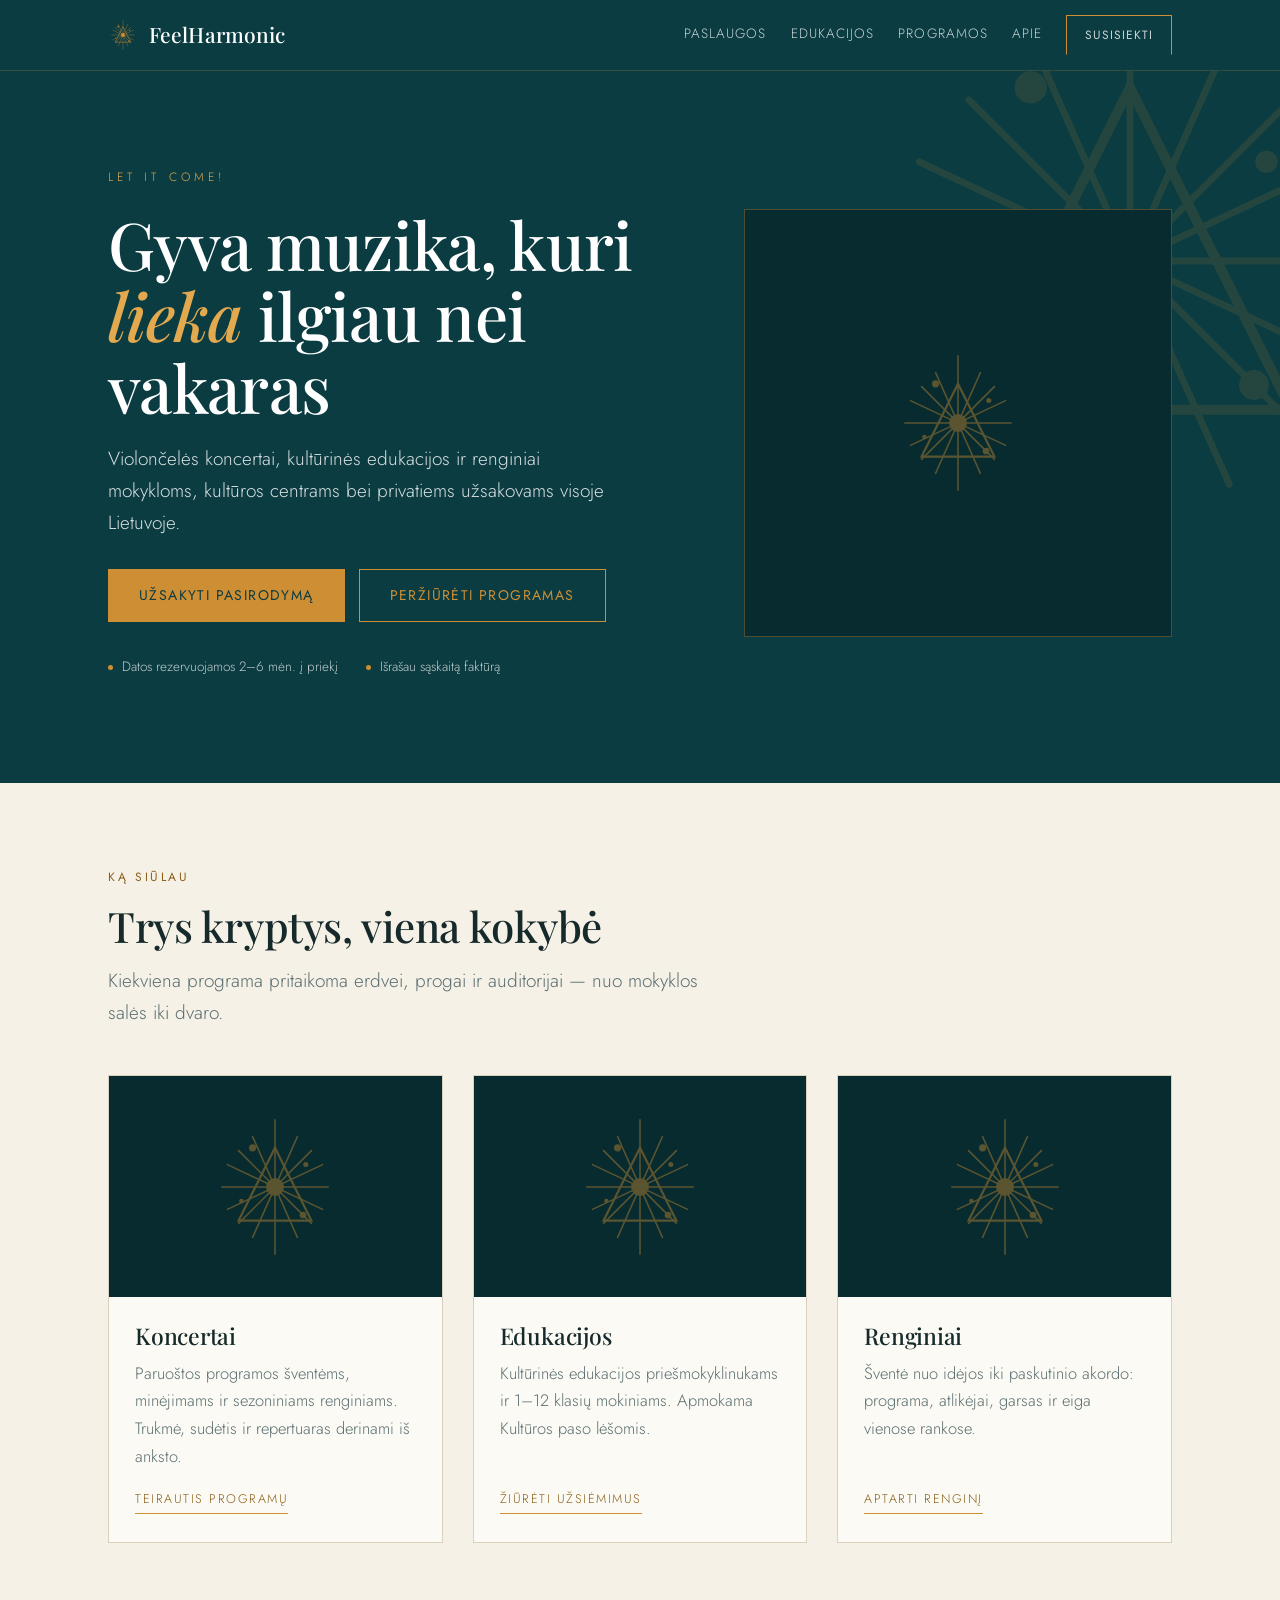
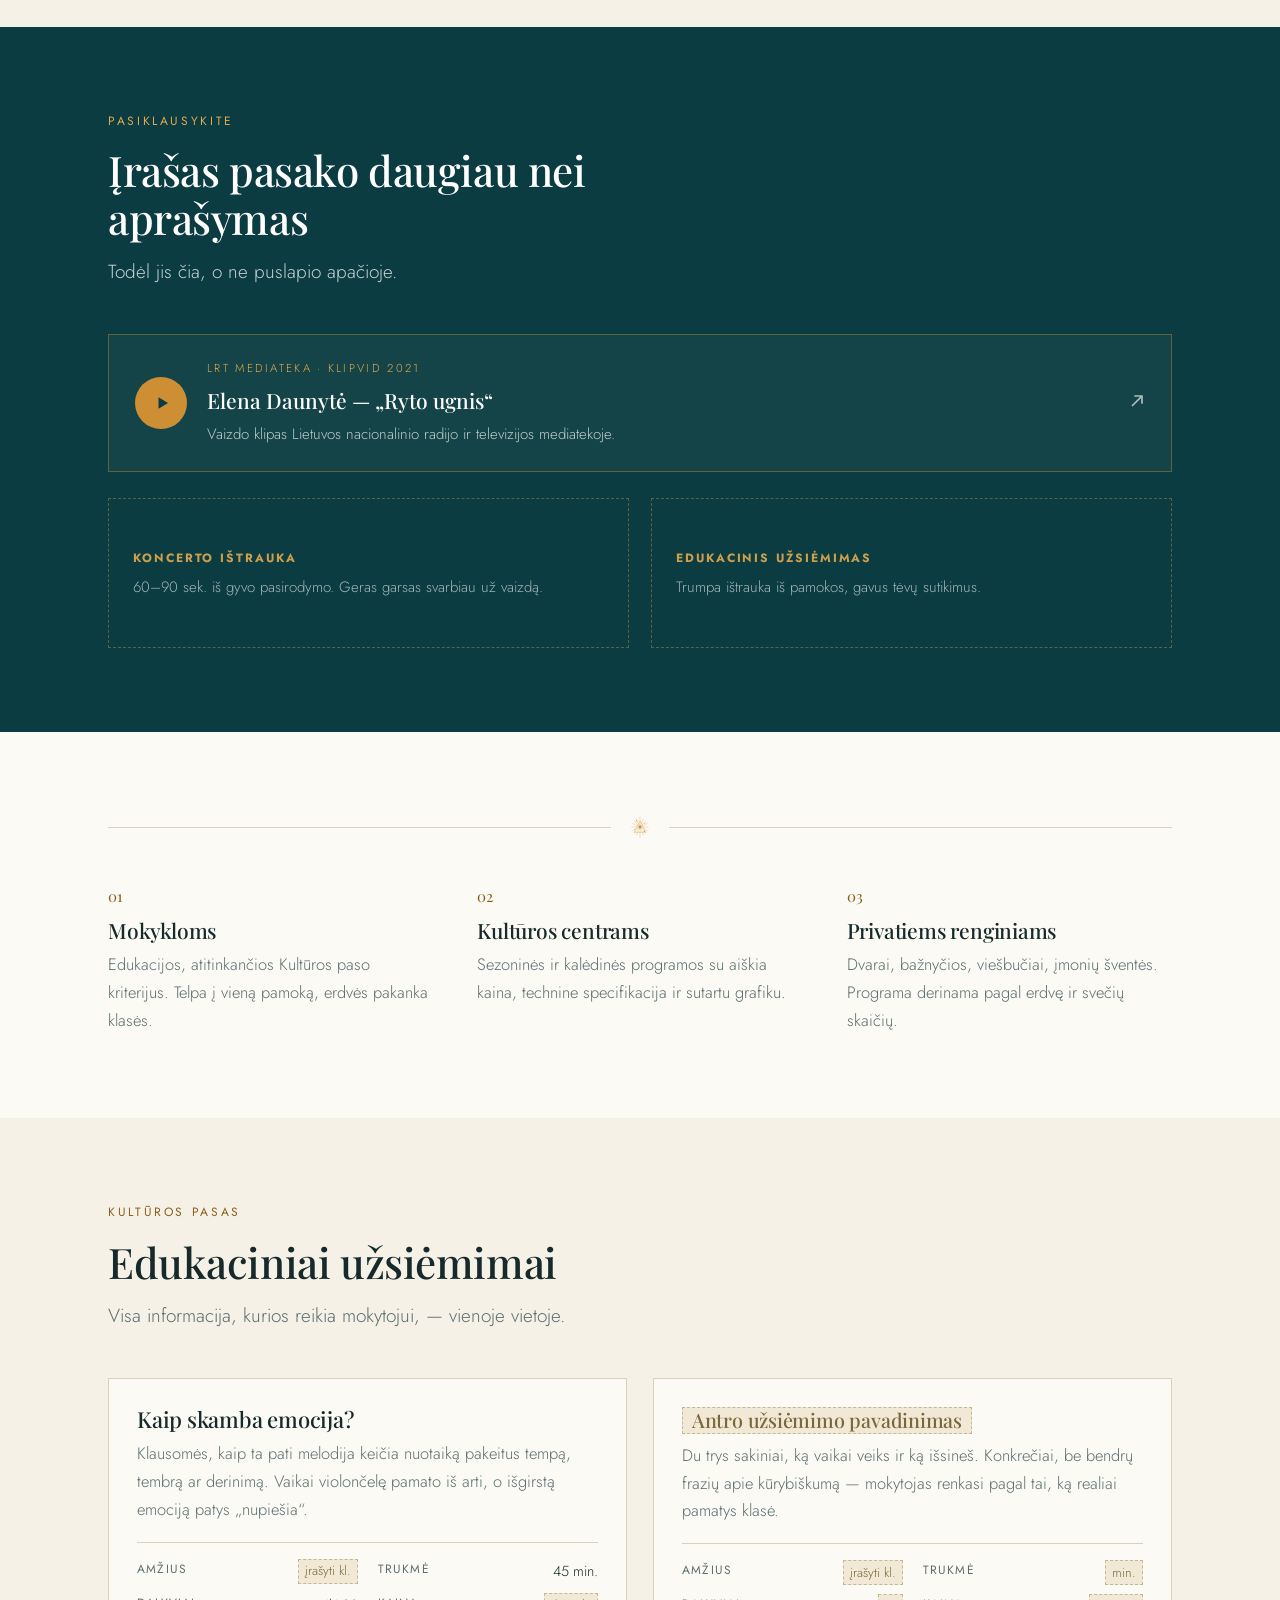
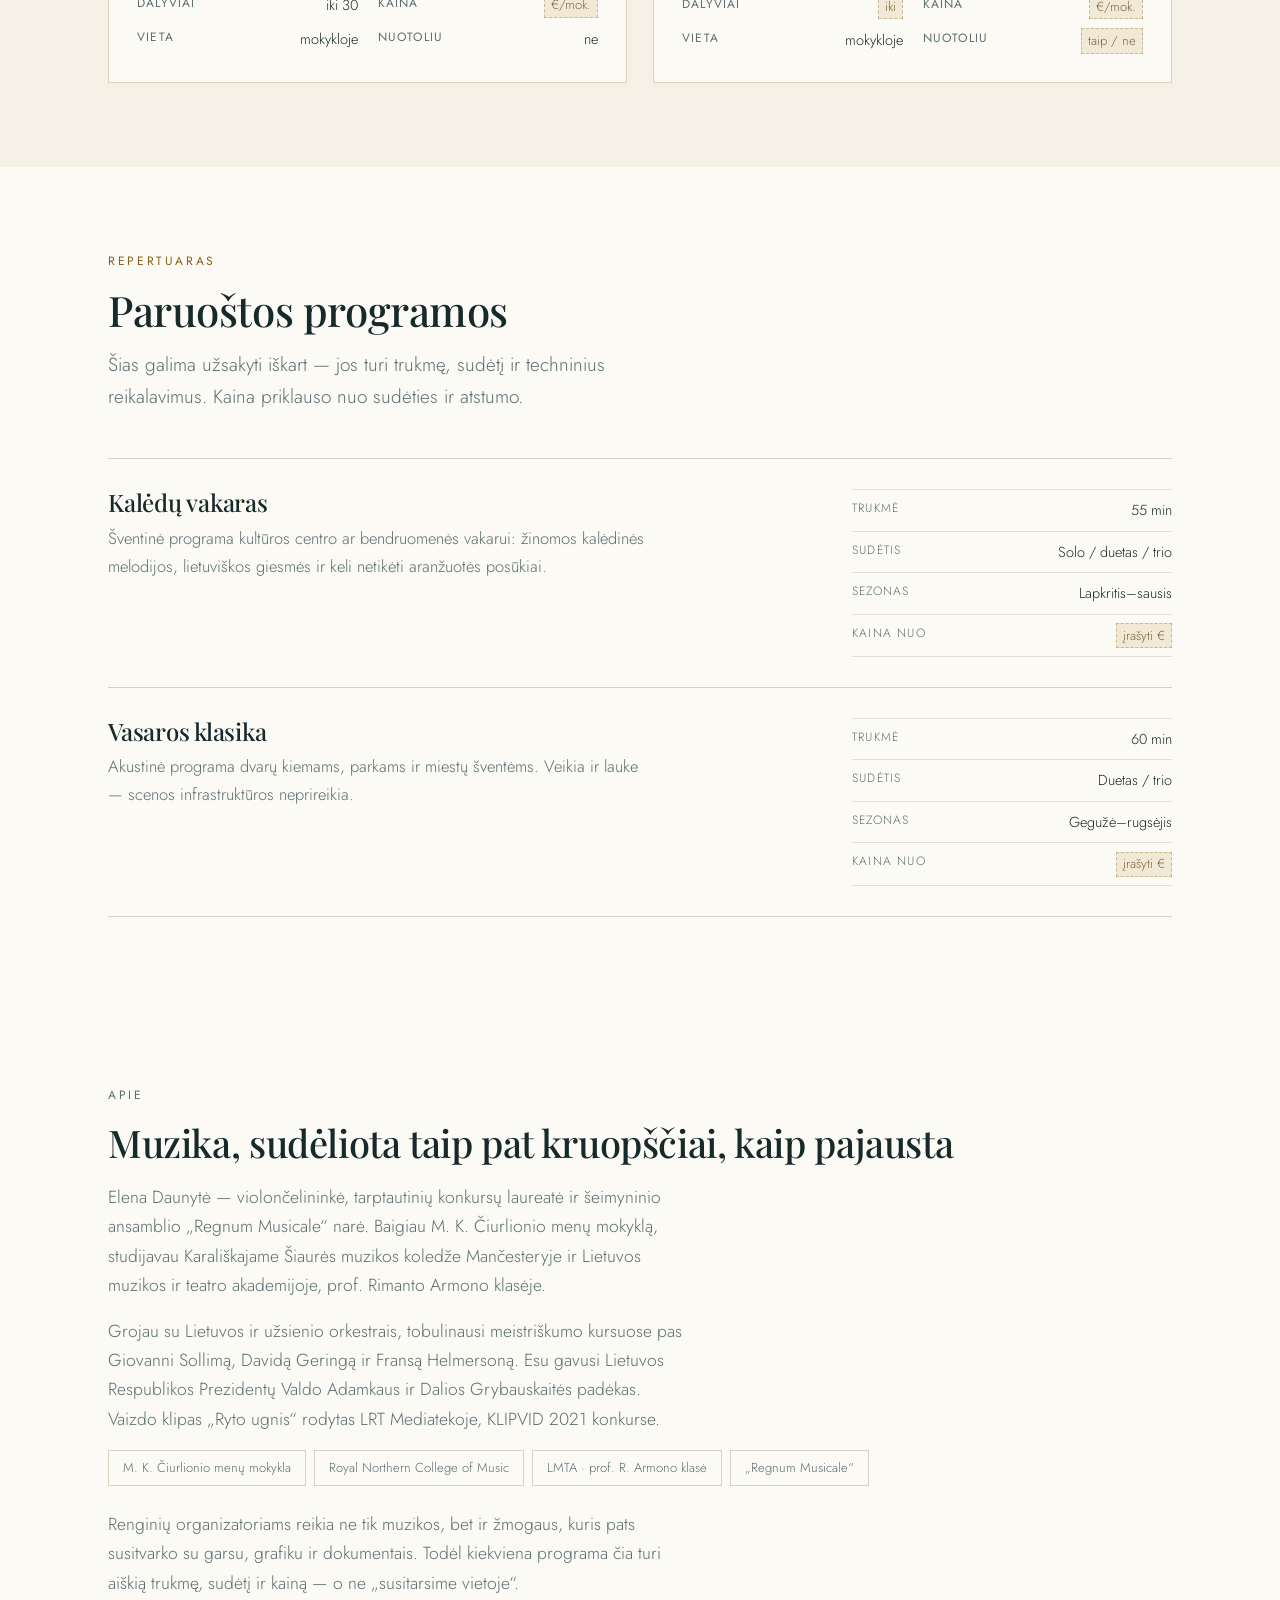
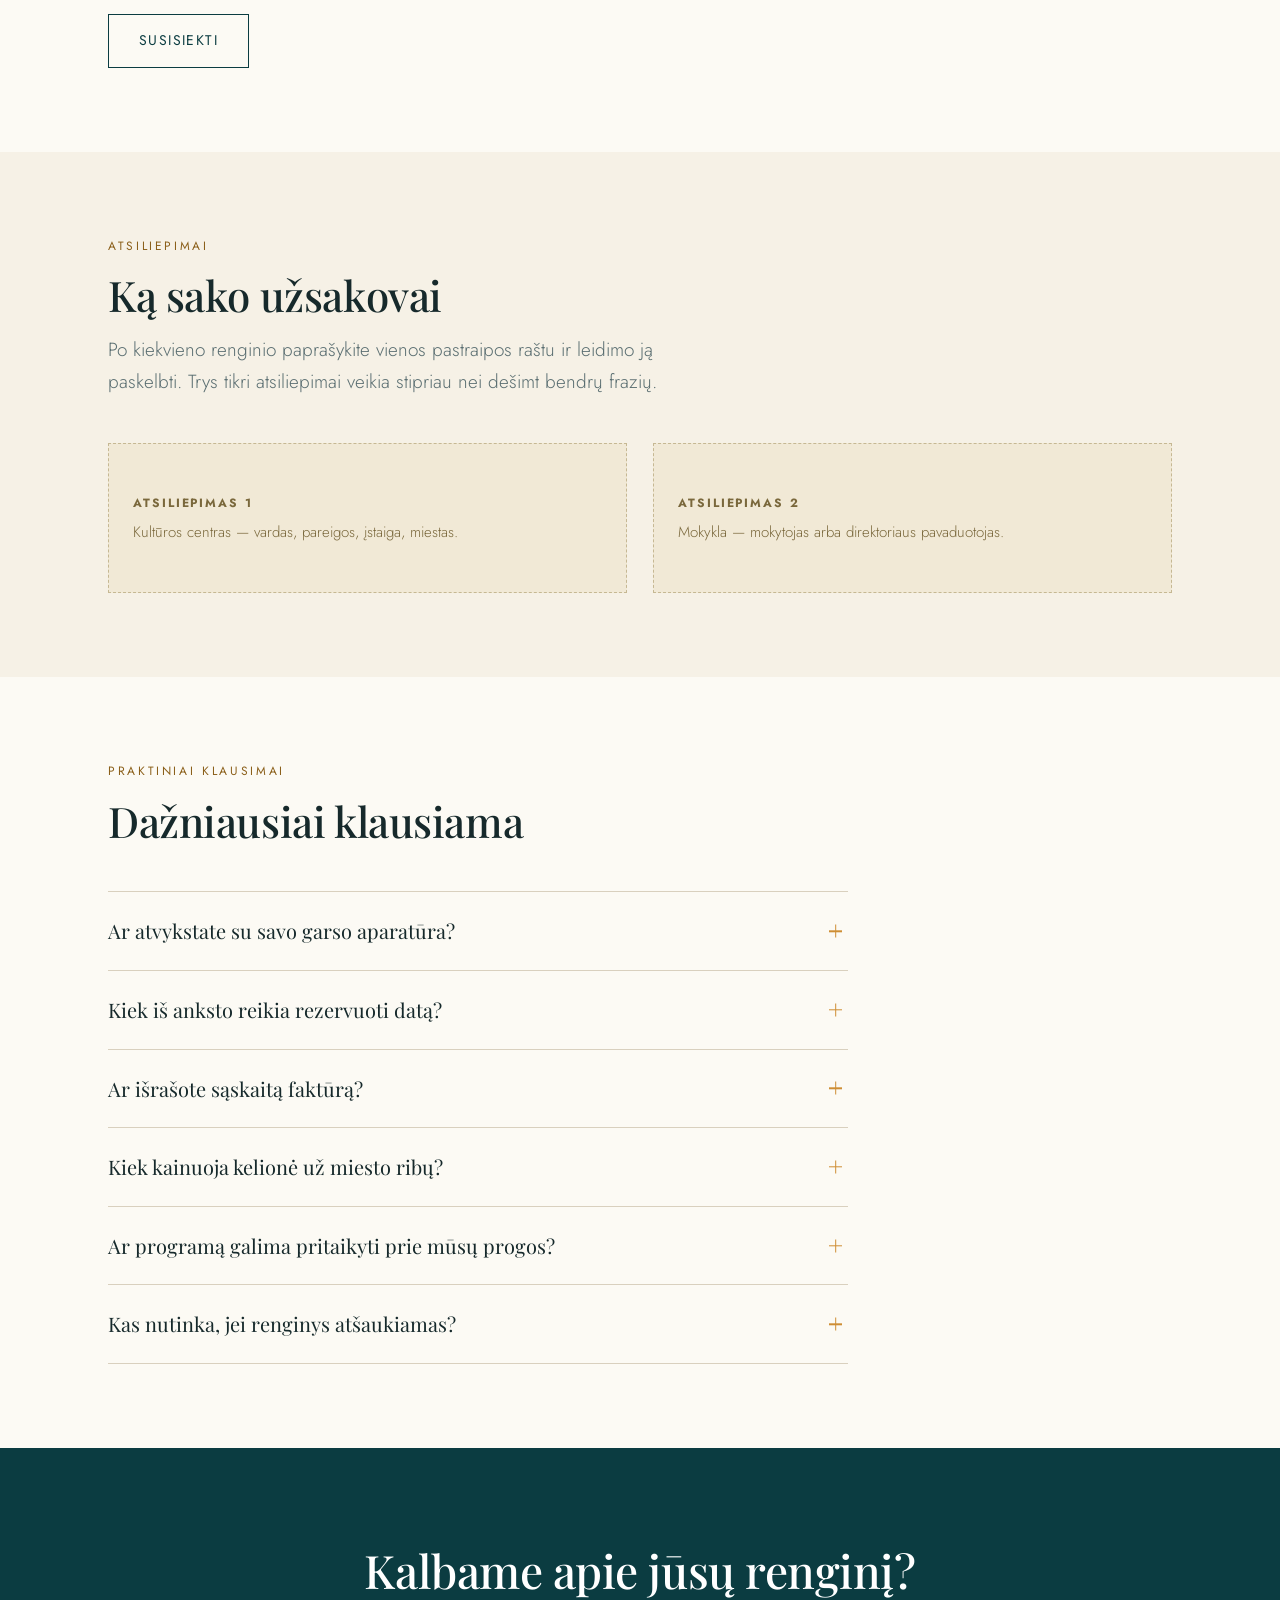
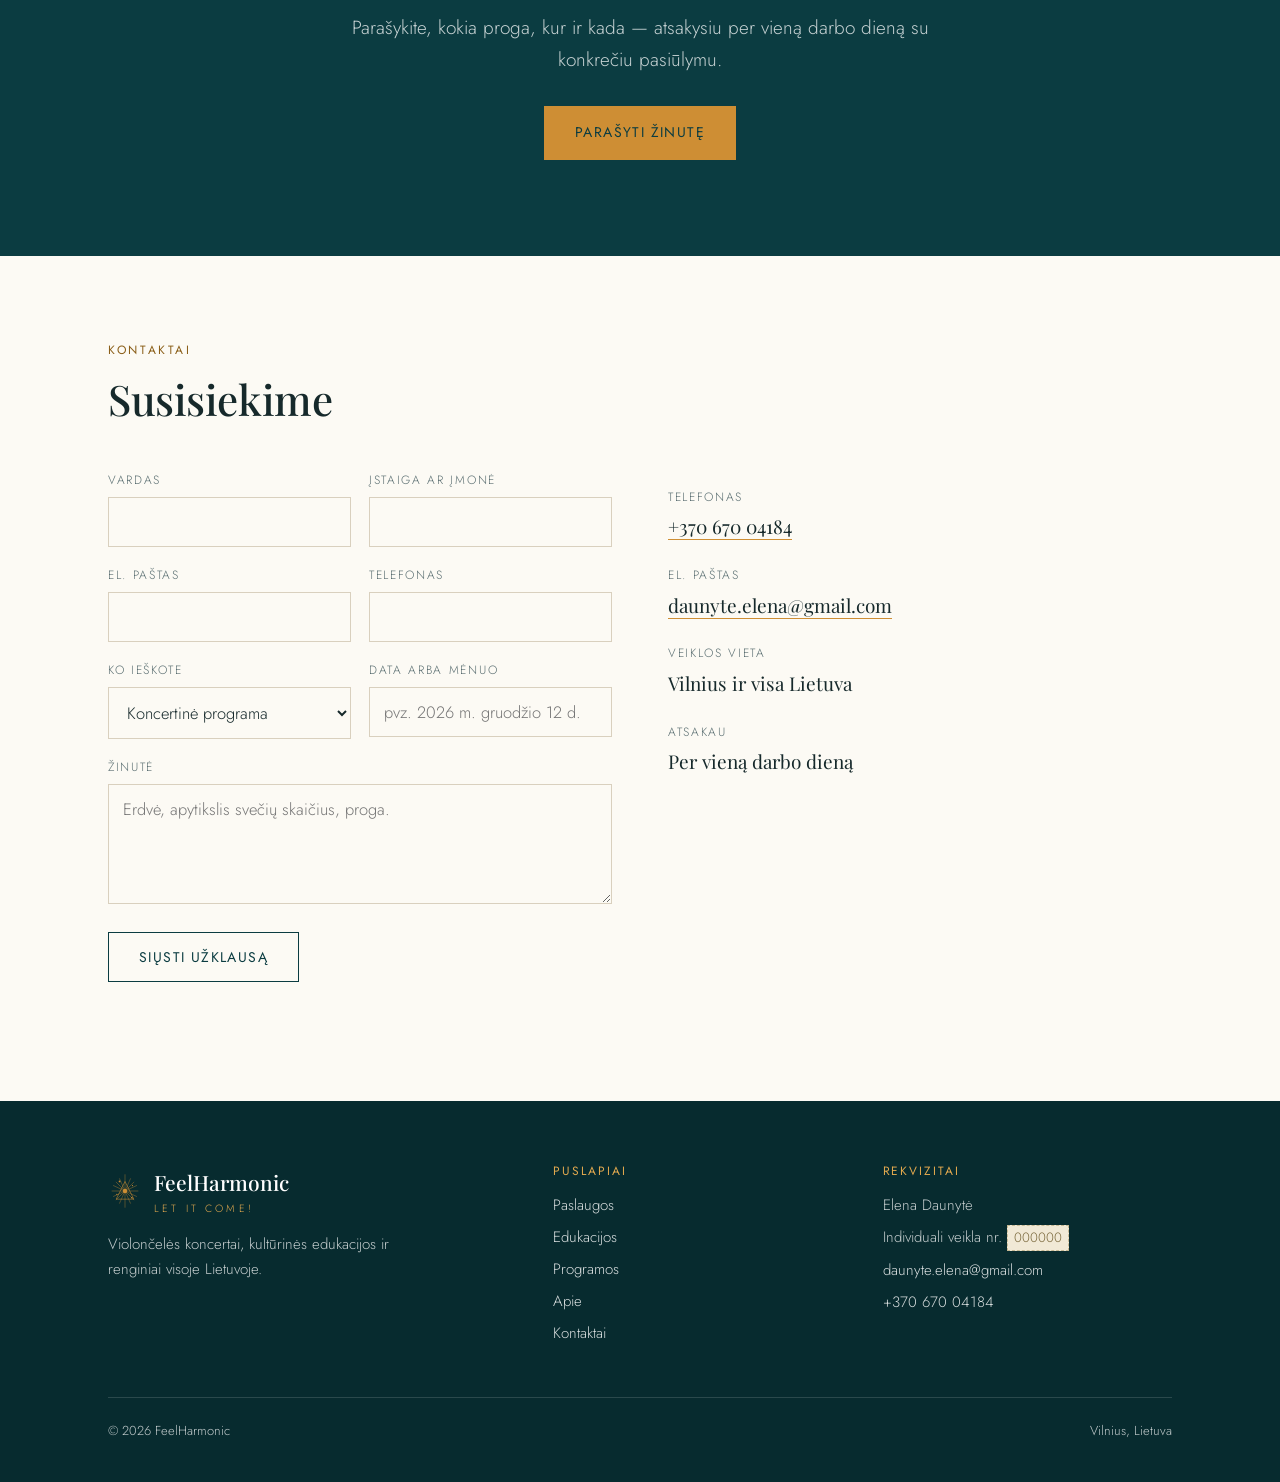
==== index.html @ 9211db23 "Naujas dizainas pagal logotipa: tamsi zalsvai melyna, auksas, krema - Palete is logotipo: #0B3C41, #" ====
<!doctype html>
<html lang="lt">
<head>
<meta charset="utf-8">
<meta name="viewport" content="width=device-width, initial-scale=1">

<title>FeelHarmonic — Elena Daunytė, violončelė</title>
<meta name="description" content="Gyva muzika, kultūrinės edukacijos ir renginiai mokykloms, kultūros centrams ir privatiems užsakovams visoje Lietuvoje.">

<meta property="og:type" content="website">
<meta property="og:locale" content="lt_LT">
<meta property="og:site_name" content="FeelHarmonic">
<meta property="og:title" content="FeelHarmonic — Elena Daunytė, violončelė">
<meta property="og:description" content="Koncertai, kultūrinės edukacijos ir renginiai visoje Lietuvoje.">
<meta property="og:image" content="assets/img/og.jpg">
<meta name="twitter:card" content="summary_large_image">
<meta name="theme-color" content="#0B3C41">

<script>document.documentElement.classList.add("js")</script>
<link rel="icon" href="favicon.svg" type="image/svg+xml">
<link rel="preconnect" href="https://fonts.googleapis.com">
<link rel="preconnect" href="https://fonts.gstatic.com" crossorigin>
<link rel="stylesheet" href="https://fonts.googleapis.com/css2?family=Jost:ital,wght@0,300;0,400;0,500;1,400&family=Playfair+Display:ital,wght@0,500;0,700;1,500&display=swap">
<link rel="stylesheet" href="assets/css/style.css">
</head>
<body>

<a class="skip" href="#turinys">Pereiti prie turinio</a>

<!-- ženklo šablonas -->
<svg width="0" height="0" style="position:absolute" aria-hidden="true">
  <symbol id="mark" viewBox="0 0 100 100">
    <g class="mark">
      <g class="ray">
        <line x1="50" y1="2"  x2="50" y2="98"/>
        <line x1="12" y1="50" x2="88" y2="50"/>
        <line x1="24" y1="24" x2="76" y2="76"/>
        <line x1="76" y1="24" x2="24" y2="76"/>
        <line x1="34" y1="14" x2="66" y2="86"/>
        <line x1="66" y1="14" x2="34" y2="86"/>
        <line x1="16" y1="34" x2="84" y2="66"/>
        <line x1="84" y1="34" x2="16" y2="66"/>
      </g>
      <path class="tri" d="M50 22 L76 74 L24 74 Z"/>
      <circle class="dot" cx="50" cy="50" r="6.4"/>
      <circle class="dot" cx="34" cy="22" r="2.6"/>
      <circle class="dot" cx="72" cy="34" r="1.8"/>
      <circle class="dot" cx="70" cy="70" r="2.4"/>
      <circle class="dot" cx="26" cy="60" r="1.6"/>
    </g>
  </symbol>
</svg>

<header id="nav">
  <div class="in">
    <a class="brand" href="#top">
      <svg><use href="#mark"/></svg>
      <b>FeelHarmonic</b>
    </a>
    <nav class="main" aria-label="Pagrindinė navigacija">
      <a href="#paslaugos">Paslaugos</a>
      <a href="#edukacijos">Edukacijos</a>
      <a href="#programos">Programos</a>
      <a href="#galerija">Galerija</a>
      <a href="#apie">Apie</a>
      <a class="btn" href="#kontaktai">Susisiekti</a>
    </nav>
    <button class="burger" id="burger" type="button" aria-expanded="false" aria-controls="mobile-nav" aria-label="Meniu">
      <span></span><span></span><span></span>
    </button>
  </div>
</header>

<nav class="mobile-nav" id="mobile-nav" aria-label="Meniu telefone">
  <a href="#paslaugos">Paslaugos</a>
  <a href="#irasai">Įrašai</a>
  <a href="#edukacijos">Edukacijos</a>
  <a href="#programos">Programos</a>
  <a href="#galerija">Galerija</a>
  <a href="#apie">Apie</a>
  <a href="#duk">DUK</a>
  <a class="btn solid" href="#kontaktai">Susisiekti</a>
</nav>

<main id="top">
<span id="turinys"></span>

<!-- ---------- HERO ---------- -->
<div class="hero">
  <svg class="halo" aria-hidden="true"><use href="#mark"/></svg>
  <div class="in">
    <div>
      <p class="tagline">Let it come!</p>
      <h1>Gyva muzika, kuri <em>lieka</em> ilgiau nei vakaras</h1>
      <p class="sub">Violončelės koncertai, kultūrinės edukacijos ir renginiai mokykloms, kultūros centrams bei privatiems užsakovams visoje Lietuvoje.</p>
      <div class="acts">
        <a class="btn solid" href="#kontaktai">Užsakyti pasirodymą</a>
        <a class="btn" href="#programos">Peržiūrėti programas</a>
      </div>
      <div class="hero-facts">
        <span>Datos rezervuojamos 2–6 mėn. į priekį</span>
        <span>Išrašau sąskaitą faktūrą</span>
      </div>
    </div>

    <figure class="portrait" data-photo>
      <svg class="ph-empty" viewBox="0 0 100 100" aria-hidden="true"><use href="#mark"/></svg>
      <img src="assets/img/elena.jpg" alt="Elena Daunytė su violončele" width="1000" height="1000" data-optional>
      <figcaption>
        <b>Elena Daunytė</b>
        <span>Violončelė</span>
      </figcaption>
    </figure>
  </div>
</div>

<!-- ---------- PASLAUGOS ---------- -->
<section id="paslaugos" class="band-cream">
  <div class="in">
    <div class="head reveal">
      <p class="eyebrow">Ką siūlau</p>
      <h2>Trys kryptys, viena kokybė</h2>
      <p class="lede">Kiekviena programa pritaikoma erdvei, progai ir auditorijai — nuo mokyklos salės iki dvaro.</p>
    </div>

    <div class="grid3 reveal">
      <article class="card">
        <figure class="shot" data-photo>
          <svg class="ph-empty" viewBox="0 0 100 100" aria-hidden="true"><use href="#mark"/></svg>
          <img src="assets/img/paslauga-koncertai.jpg" alt="Koncertas salėje" data-optional>
        </figure>
        <div class="tx">
          <h3>Koncertai</h3>
          <p>Paruoštos programos šventėms, minėjimams ir sezoniniams renginiams. Trukmė, sudėtis ir repertuaras derinami iš anksto.</p>
          <a class="more" href="#programos">Teirautis programų</a>
        </div>
      </article>

      <article class="card">
        <figure class="shot" data-photo>
          <svg class="ph-empty" viewBox="0 0 100 100" aria-hidden="true"><use href="#mark"/></svg>
          <img src="assets/img/paslauga-edukacijos.jpg" alt="Edukacinis užsiėmimas mokykloje" data-optional>
        </figure>
        <div class="tx">
          <h3>Edukacijos</h3>
          <p>Kultūrinės edukacijos priešmokyklinukams ir 1–12 klasių mokiniams. Apmokama Kultūros paso lėšomis.</p>
          <a class="more" href="#edukacijos">Žiūrėti užsiėmimus</a>
        </div>
      </article>

      <article class="card">
        <figure class="shot" data-photo>
          <svg class="ph-empty" viewBox="0 0 100 100" aria-hidden="true"><use href="#mark"/></svg>
          <img src="assets/img/paslauga-renginiai.jpg" alt="Renginys dvare" data-optional>
        </figure>
        <div class="tx">
          <h3>Renginiai</h3>
          <p>Šventė nuo idėjos iki paskutinio akordo: programa, atlikėjai, garsas ir eiga vienose rankose.</p>
          <a class="more" href="#kontaktai">Aptarti renginį</a>
        </div>
      </article>
    </div>
  </div>
</section>

<!-- ---------- ĮRAŠAI ---------- -->
<section id="irasai" class="band-teal">
  <div class="in">
    <div class="head reveal">
      <p class="eyebrow">Pasiklausykite</p>
      <h2>Įrašas pasako daugiau nei aprašymas</h2>
      <p class="lede">Todėl jis čia, o ne puslapio apačioje.</p>
    </div>

    <a class="media-card reveal" href="https://www.lrt.lt/mediateka/irasas/2000197212/klipvid-2021-elena-daunyte-ryto-ugnis" target="_blank" rel="noopener">
      <span class="media-play" aria-hidden="true">
        <svg viewBox="0 0 20 20" fill="currentColor"><path d="M6.5 4.2v11.6L16 10 6.5 4.2Z"/></svg>
      </span>
      <span class="media-body">
        <span class="media-label">LRT Mediateka · KLIPVID 2021</span>
        <b>Elena Daunytė — „Ryto ugnis“</b>
        <span class="media-note">Vaizdo klipas Lietuvos nacionalinio radijo ir televizijos mediatekoje.</span>
      </span>
      <span class="media-go" aria-hidden="true">
        <svg viewBox="0 0 16 16" fill="none" stroke="currentColor" stroke-width="1.7" stroke-linecap="round" stroke-linejoin="round"><path d="M6 3h7v7M13 3 3.5 12.5"/></svg>
      </span>
    </a>

    <div class="video-slots reveal">
      <!-- ĮDĖTI: <div class="video"><iframe src="https://www.youtube.com/embed/VIDEO_ID" ...></iframe></div> -->
      <div class="slot-dark"><strong>Koncerto ištrauka</strong><span>60–90 sek. iš gyvo pasirodymo. Geras garsas svarbiau už vaizdą.</span></div>
      <div class="slot-dark"><strong>Edukacinis užsiėmimas</strong><span>Trumpa ištrauka iš pamokos, gavus tėvų sutikimus.</span></div>
    </div>
  </div>
</section>

<!-- ---------- KAM SKIRTA ---------- -->
<section id="kam">
  <div class="in">
    <div class="div reveal"><span></span><svg aria-hidden="true"><use href="#mark"/></svg><span></span></div>
    <div class="grid3 plain reveal">
      <div class="who">
        <span class="n">01</span>
        <h3>Mokykloms</h3>
        <p>Edukacijos, atitinkančios Kultūros paso kriterijus. Telpa į vieną pamoką, erdvės pakanka klasės.</p>
      </div>
      <div class="who">
        <span class="n">02</span>
        <h3>Kultūros centrams</h3>
        <p>Sezoninės ir kalėdinės programos su aiškia kaina, technine specifikacija ir sutartu grafiku.</p>
      </div>
      <div class="who">
        <span class="n">03</span>
        <h3>Privatiems renginiams</h3>
        <p>Dvarai, bažnyčios, viešbučiai, įmonių šventės. Programa derinama pagal erdvę ir svečių skaičių.</p>
      </div>
    </div>
  </div>
</section>

<!-- ---------- EDUKACIJOS ---------- -->
<section id="edukacijos" class="band-cream">
  <div class="in">
    <div class="head reveal">
      <p class="eyebrow">Kultūros pasas</p>
      <h2>Edukaciniai užsiėmimai</h2>
      <p class="lede">Visa informacija, kurios reikia mokytojui, — vienoje vietoje.</p>
    </div>

    <div class="edu reveal">
      <article>
        <h3>Kaip skamba emocija?</h3>
        <p>Klausomės, kaip ta pati melodija keičia nuotaiką pakeitus tempą, tembrą ar derinimą. Vaikai violončelę pamato iš arti, o išgirstą emociją patys „nupiešia“.</p>
        <ul class="facts">
          <li><b>Amžius</b><span class="fill">įrašyti kl.</span></li>
          <li><b>Trukmė</b><span>45 min.</span></li>
          <li><b>Dalyviai</b><span>iki 30</span></li>
          <li><b>Kaina</b><span class="fill">€/mok.</span></li>
          <li><b>Vieta</b><span>mokykloje</span></li>
          <li><b>Nuotoliu</b><span>ne</span></li>
        </ul>
      </article>

      <article>
        <h3><span class="fill">Antro užsiėmimo pavadinimas</span></h3>
        <p>Du trys sakiniai, ką vaikai veiks ir ką išsineš. Konkrečiai, be bendrų frazių apie kūrybiškumą — mokytojas renkasi pagal tai, ką realiai pamatys klasė.</p>
        <ul class="facts">
          <li><b>Amžius</b><span class="fill">įrašyti kl.</span></li>
          <li><b>Trukmė</b><span class="fill">min.</span></li>
          <li><b>Dalyviai</b><span class="fill">iki</span></li>
          <li><b>Kaina</b><span class="fill">€/mok.</span></li>
          <li><b>Vieta</b><span>mokykloje</span></li>
          <li><b>Nuotoliu</b><span class="fill">taip / ne</span></li>
        </ul>
      </article>
    </div>
  </div>
</section>

<!-- ---------- PROGRAMOS ---------- -->
<section id="programos">
  <div class="in">
    <div class="head reveal">
      <p class="eyebrow">Repertuaras</p>
      <h2>Paruoštos programos</h2>
      <p class="lede">Šias galima užsakyti iškart — jos turi trukmę, sudėtį ir techninius reikalavimus. Kaina priklauso nuo sudėties ir atstumo.</p>
    </div>

    <div class="programs reveal">
      <article class="prog">
        <div>
          <h3>Kalėdų vakaras</h3>
          <p>Šventinė programa kultūros centro ar bendruomenės vakarui: žinomos kalėdinės melodijos, lietuviškos giesmės ir keli netikėti aranžuotės posūkiai.</p>
        </div>
        <div class="prog-specs">
          <div><span class="k">Trukmė</span><span class="v">55 min</span></div>
          <div><span class="k">Sudėtis</span><span class="v">Solo / duetas / trio</span></div>
          <div><span class="k">Sezonas</span><span class="v">Lapkritis–sausis</span></div>
          <div><span class="k">Kaina nuo</span><span class="v"><span class="fill">įrašyti €</span></span></div>
        </div>
      </article>

      <article class="prog">
        <div>
          <h3>Vasaros klasika</h3>
          <p>Akustinė programa dvarų kiemams, parkams ir miestų šventėms. Veikia ir lauke — scenos infrastruktūros neprireikia.</p>
        </div>
        <div class="prog-specs">
          <div><span class="k">Trukmė</span><span class="v">60 min</span></div>
          <div><span class="k">Sudėtis</span><span class="v">Duetas / trio</span></div>
          <div><span class="k">Sezonas</span><span class="v">Gegužė–rugsėjis</span></div>
          <div><span class="k">Kaina nuo</span><span class="v"><span class="fill">įrašyti €</span></span></div>
        </div>
      </article>
    </div>
  </div>
</section>

<!-- ---------- GALERIJA ---------- -->
<section id="galerija" class="band-cream">
  <div class="in">
    <div class="head reveal">
      <p class="eyebrow">Galerija</p>
      <h2>Nuotraukos</h2>
      <p class="lede">Užsakovas nori pamatyti, kaip atrodysite jo salėje — todėl geriausiai veikia kadrai iš skirtingų erdvių.</p>
    </div>

    <div class="gallery reveal">
      <figure class="shot" data-photo>
        <svg class="ph-empty" viewBox="0 0 100 100" aria-hidden="true"><use href="#mark"/></svg>
        <img src="assets/img/galerija-1.jpg" alt="Elena Daunytė su violončele" data-optional>
        <figcaption>Portretas</figcaption>
      </figure>
      <figure class="shot" data-photo>
        <svg class="ph-empty" viewBox="0 0 100 100" aria-hidden="true"><use href="#mark"/></svg>
        <img src="assets/img/galerija-2.jpg" alt="Koncertas salėje" data-optional>
        <figcaption>Koncertas salėje</figcaption>
      </figure>
      <figure class="shot" data-photo>
        <svg class="ph-empty" viewBox="0 0 100 100" aria-hidden="true"><use href="#mark"/></svg>
        <img src="assets/img/galerija-3.jpg" alt="Pasirodymas dvare" data-optional>
        <figcaption>Dvaras, bažnyčia</figcaption>
      </figure>
      <figure class="shot" data-photo>
        <svg class="ph-empty" viewBox="0 0 100 100" aria-hidden="true"><use href="#mark"/></svg>
        <img src="assets/img/galerija-4.jpg" alt="Edukacinis užsiėmimas mokykloje" data-optional>
        <figcaption>Edukacija mokykloje</figcaption>
      </figure>
      <figure class="shot" data-photo>
        <svg class="ph-empty" viewBox="0 0 100 100" aria-hidden="true"><use href="#mark"/></svg>
        <img src="assets/img/galerija-5.jpg" alt="Pasirodymas lauke" data-optional>
        <figcaption>Lauko renginys</figcaption>
      </figure>
      <figure class="shot" data-photo>
        <svg class="ph-empty" viewBox="0 0 100 100" aria-hidden="true"><use href="#mark"/></svg>
        <img src="assets/img/galerija-6.jpg" alt="Violončelės detalė" data-optional>
        <figcaption>Detalė</figcaption>
      </figure>
    </div>
  </div>
</section>

<!-- ---------- APIE ---------- -->
<section id="apie">
  <div class="in">
    <div class="two about reveal">
      <div>
        <p class="eyebrow">Apie</p>
        <h2>Muzika, sudėliota taip pat kruopščiai, kaip pajausta</h2>
        <p>Elena Daunytė — violončelininkė, tarptautinių konkursų laureatė ir šeimyninio ansamblio „Regnum Musicale“ narė. Baigiau M. K. Čiurlionio menų mokyklą, studijavau Karališkajame Šiaurės muzikos koledže Mančesteryje ir Lietuvos muzikos ir teatro akademijoje, prof. Rimanto Armono klasėje.</p>
        <p>Grojau su Lietuvos ir užsienio orkestrais, tobulinausi meistriškumo kursuose pas Giovanni Sollimą, Davidą Geringą ir Fransą Helmersoną. Esu gavusi Lietuvos Respublikos Prezidentų Valdo Adamkaus ir Dalios Grybauskaitės padėkas. Vaizdo klipas „Ryto ugnis“ rodytas LRT Mediatekoje, KLIPVID 2021 konkurse.</p>

        <ul class="creds">
          <li>M. K. Čiurlionio menų mokykla</li>
          <li>Royal Northern College of Music</li>
          <li>LMTA · prof. R. Armono klasė</li>
          <li>„Regnum Musicale“</li>
        </ul>

        <p>Renginių organizatoriams reikia ne tik muzikos, bet ir žmogaus, kuris pats susitvarko su garsu, grafiku ir dokumentais. Todėl kiekviena programa čia turi aiškią trukmę, sudėtį ir kainą — o ne „susitarsime vietoje“.</p>
        <a class="btn dark" href="#kontaktai">Susisiekti</a>
      </div>

      <div class="about-photo" data-photo>
        <svg class="ph-empty" viewBox="0 0 100 100" aria-hidden="true"><use href="#mark"/></svg>
        <img src="assets/img/apie.jpg" alt="Elena Daunytė koncerte" data-optional>
      </div>
    </div>
  </div>
</section>

<!-- ---------- ATSILIEPIMAI ---------- -->
<section id="atsiliepimai" class="band-cream">
  <div class="in">
    <div class="head reveal">
      <p class="eyebrow">Atsiliepimai</p>
      <h2>Ką sako užsakovai</h2>
      <p class="lede">Po kiekvieno renginio paprašykite vienos pastraipos raštu ir leidimo ją paskelbti. Trys tikri atsiliepimai veikia stipriau nei dešimt bendrų frazių.</p>
    </div>
    <div class="quotes reveal">
      <div class="slot"><strong>Atsiliepimas 1</strong><span>Kultūros centras — vardas, pareigos, įstaiga, miestas.</span></div>
      <div class="slot"><strong>Atsiliepimas 2</strong><span>Mokykla — mokytojas arba direktoriaus pavaduotojas.</span></div>
    </div>
  </div>
</section>

<!-- ---------- DUK ---------- -->
<section id="duk">
  <div class="in">
    <div class="head reveal">
      <p class="eyebrow">Praktiniai klausimai</p>
      <h2>Dažniausiai klausiama</h2>
    </div>
    <div class="faq reveal">
      <details>
        <summary>Ar atvykstate su savo garso aparatūra?</summary>
        <div class="ans">Taip. Turiu nešiojamą garso sistemą, kurios pakanka iki <span class="fill">nurodyti skaičių</span> žmonių salei ir nedideliems lauko renginiams. Akustinėse erdvėse violončelė dažnai skamba geriausiai visai be įgarsinimo.</div>
      </details>
      <details>
        <summary>Kiek iš anksto reikia rezervuoti datą?</summary>
        <div class="ans">Kalėdiniam sezonui — nuo rugsėjo, nes gruodžio savaitgaliai užsipildo pirmi. Kitu metu užtenka 4–6 savaičių.</div>
      </details>
      <details>
        <summary>Ar išrašote sąskaitą faktūrą?</summary>
        <div class="ans">Taip. Dirbu pagal individualios veiklos pažymą <span class="fill">nr.</span>, todėl išrašau sąskaitą faktūrą ir galiu pasirašyti paslaugų sutartį — tai tinka viešojo sektoriaus įstaigų buhalterijai.</div>
      </details>
      <details>
        <summary>Kiek kainuoja kelionė už miesto ribų?</summary>
        <div class="ans">Iki <span class="fill">km</span> km nuo Vilniaus kelionė įskaičiuota į kainą. Toliau taikomas <span class="fill">€/km</span> įkainis, kuris nurodomas pasiūlyme, o ne pridedamas vėliau.</div>
      </details>
      <details>
        <summary>Ar programą galima pritaikyti prie mūsų progos?</summary>
        <div class="ans">Taip, ir tai įprasta. Repertuaras, trukmė ir kalbėjimo dalis derinami prieš renginį. Jei turite konkretų kūrinį, pasakykite iš anksto — paruošimui reikia laiko.</div>
      </details>
      <details>
        <summary>Kas nutinka, jei renginys atšaukiamas?</summary>
        <div class="ans">Atšaukus likus daugiau nei <span class="fill">dienų</span> dienoms iki renginio, avansas grąžinamas arba perkeliamas kitai datai. Vėlesnio atšaukimo sąlygos aprašomos sutartyje.</div>
      </details>
    </div>
  </div>
</section>

<!-- ---------- CTA ---------- -->
<section class="band-teal cta">
  <div class="in">
    <h2>Kalbame apie jūsų renginį?</h2>
    <p class="lede">Parašykite, kokia proga, kur ir kada — atsakysiu per vieną darbo dieną su konkrečiu pasiūlymu.</p>
    <a class="btn solid" href="#kontaktai">Parašyti žinutę</a>
  </div>
</section>

<!-- ---------- KONTAKTAI ---------- -->
<section id="kontaktai">
  <div class="in">
    <div class="head reveal">
      <p class="eyebrow">Kontaktai</p>
      <h2>Susisiekime</h2>
    </div>

    <div class="two reveal">
      <form id="uzklausa" novalidate>
        <div class="row2">
          <div class="field"><label for="v">Vardas</label><input id="v" name="vardas" type="text" autocomplete="name" required></div>
          <div class="field"><label for="i">Įstaiga ar įmonė</label><input id="i" name="istaiga" type="text" autocomplete="organization"></div>
        </div>
        <div class="row2">
          <div class="field"><label for="e">El. paštas</label><input id="e" name="pastas" type="email" autocomplete="email" required></div>
          <div class="field"><label for="t">Telefonas</label><input id="t" name="telefonas" type="tel" autocomplete="tel"></div>
        </div>
        <div class="row2">
          <div class="field">
            <label for="k">Ko ieškote</label>
            <select id="k" name="tipas">
              <option>Koncertinė programa</option>
              <option>Sezoninė ar kalėdinė programa</option>
              <option>Edukacinis užsiėmimas mokykloje</option>
              <option>Renginys po raktu</option>
              <option>Kita — parašysiu žinutėje</option>
            </select>
          </div>
          <div class="field"><label for="d">Data arba mėnuo</label><input id="d" name="data" type="text" placeholder="pvz. 2026 m. gruodžio 12 d."></div>
        </div>
        <div class="field"><label for="z">Žinutė</label><textarea id="z" name="zinute" placeholder="Erdvė, apytikslis svečių skaičius, proga."></textarea></div>

        <input class="hp" type="text" name="_gotcha" tabindex="-1" autocomplete="off" aria-hidden="true">

        <button class="btn dark" type="submit">Siųsti užklausą</button>
        <p class="form-msg" id="form-msg" role="status" aria-live="polite"></p>
      </form>

      <dl class="direct">
        <dt>Telefonas</dt>
        <dd><a href="tel:+37067004184">+370 670 04184</a></dd>

        <dt>El. paštas</dt>
        <dd><a data-email href="mailto:daunyte.elena@gmail.com">daunyte.elena@gmail.com</a></dd>

        <dt>Veiklos vieta</dt>
        <dd>Vilnius ir visa Lietuva</dd>

        <dt>Atsakau</dt>
        <dd>Per vieną darbo dieną</dd>
      </dl>
    </div>
  </div>
</section>
</main>

<!-- ---------- PORAŠTĖ ---------- -->
<footer>
  <div class="in">
    <div class="cols">
      <div>
        <div class="fbrand">
          <svg aria-hidden="true"><use href="#mark"/></svg>
          <div><b>FeelHarmonic</b><span class="tg">Let it come!</span></div>
        </div>
        <p style="max-width:34ch;margin:0">Violončelės koncertai, kultūrinės edukacijos ir renginiai visoje Lietuvoje.</p>
      </div>
      <div>
        <h4>Puslapiai</h4>
        <ul>
          <li><a href="#paslaugos">Paslaugos</a></li>
          <li><a href="#edukacijos">Edukacijos</a></li>
          <li><a href="#programos">Programos</a></li>
          <li><a href="#apie">Apie</a></li>
          <li><a href="#kontaktai">Kontaktai</a></li>
        </ul>
      </div>
      <div>
        <h4>Rekvizitai</h4>
        <ul>
          <li>Elena Daunytė</li>
          <li>Individuali veikla nr. <span class="fill">000000</span></li>
          <li><a data-email href="mailto:daunyte.elena@gmail.com">daunyte.elena@gmail.com</a></li>
          <li><a href="tel:+37067004184">+370 670 04184</a></li>
        </ul>
      </div>
    </div>
    <div class="fbot">
      <span>© <span id="year">2026</span> FeelHarmonic</span>
      <span>Vilnius, Lietuva</span>
    </div>
  </div>
</footer>

<script type="application/ld+json">
{
  "@context": "https://schema.org",
  "@graph": [
    {
      "@type": "Person",
      "name": "Elena Daunytė",
      "jobTitle": "Violončelininkė",
      "email": "daunyte.elena@gmail.com",
      "telephone": "+370 670 04184",
      "worksFor": { "@type": "Organization", "name": "FeelHarmonic", "slogan": "Let it come!" },
      "knowsAbout": ["Violončelė", "Kamerinė muzika", "Muzikinė edukacija"]
    },
    {
      "@type": "FAQPage",
      "mainEntity": [
        {
          "@type": "Question",
          "name": "Ar atvykstate su savo garso aparatūra?",
          "acceptedAnswer": { "@type": "Answer", "text": "Taip. Turiu nešiojamą garso sistemą nedidelėms salėms ir lauko renginiams. Akustinėse erdvėse violončelė dažnai skamba geriausiai visai be įgarsinimo." }
        },
        {
          "@type": "Question",
          "name": "Kiek iš anksto reikia rezervuoti datą?",
          "acceptedAnswer": { "@type": "Answer", "text": "Kalėdiniam sezonui — nuo rugsėjo. Kitu metu užtenka 4–6 savaičių." }
        },
        {
          "@type": "Question",
          "name": "Ar išrašote sąskaitą faktūrą?",
          "acceptedAnswer": { "@type": "Answer", "text": "Taip. Dirbu pagal individualios veiklos pažymą, todėl išrašau sąskaitą faktūrą ir galiu pasirašyti paslaugų sutartį." }
        }
      ]
    }
  ]
}
</script>

<script src="assets/js/main.js"></script>
</body>
</html>
---- assets/css/style.css ----
/* =====================================================================
   FeelHarmonic — stiliai
   Spalvos iš logotipo: tamsi žalsvai mėlyna, auksas, kreminė.
   Visos reikšmės — kintamuosiuose žemiau.
   ===================================================================== */

:root{
  --teal:#0B3C41;
  --teal-deep:#072B2F;
  --teal-soft:#14535A;

  --gold:#CE8E34;        /* dekoracijoms ir tekstui ant tamsaus */
  --gold-lt:#E2A94F;     /* smulkiam tekstui ant tamsaus */
  --gold-ink:#8A5E18;    /* tekstui ant šviesaus fono */

  --cream:#F6F1E6;
  --paper:#FCFAF4;
  --ink:#16292B;
  --muted:#5A6E71;
  --line:#D9D0BE;
  --line-soft:#E7E0D2;

  --serif:"Playfair Display",Georgia,"Times New Roman",serif;
  --sans:"Jost",system-ui,"Segoe UI",Arial,sans-serif;

  --fill-line:#C6B893;
  --fill-ink:#7A683C;
  --fill-bg:#F1E9D6;

  --ok:#3D6B4A;
  --err:#9B3F2C;

  --shadow-1:0 1px 2px rgba(11,60,65,.06), 0 10px 26px rgba(11,60,65,.07);
  --shadow-2:0 2px 5px rgba(11,60,65,.08), 0 20px 46px rgba(11,60,65,.12);
}

*{box-sizing:border-box}
html{scroll-behavior:smooth;scroll-padding-top:5rem}

body{
  margin:0;
  background:var(--paper);
  color:var(--ink);
  font-family:var(--sans);
  font-weight:300;
  font-size:17.5px;
  line-height:1.68;
  -webkit-font-smoothing:antialiased;
}

h1,h2,h3,h4{font-family:var(--serif);font-weight:500;letter-spacing:-.01em;margin:0;line-height:1.14}
p{margin:0}
img{max-width:100%;height:auto;display:block}
::selection{background:var(--gold);color:var(--teal)}

.in{max-width:1120px;margin:0 auto;padding:0 28px}
section{padding:84px 0}

.skip{position:absolute;left:-9999px}
.skip:focus{left:1rem;top:1rem;z-index:99;background:var(--gold);color:var(--teal);padding:.6rem 1rem}

.eyebrow{
  font-family:var(--sans);font-weight:400;font-size:12px;
  letter-spacing:.22em;text-transform:uppercase;color:var(--gold-ink);
  margin:0 0 16px;
}
.lede{font-size:19px;max-width:56ch;color:var(--muted)}

/* ---------- ženklas ---------- */
.mark .ray{stroke:var(--gold);stroke-width:1.1;stroke-linecap:round}
.mark .tri{fill:none;stroke:var(--gold);stroke-width:1.6}
.mark .dot{fill:var(--gold)}

/* ---------- mygtukai ---------- */
.btn{
  display:inline-flex;align-items:center;justify-content:center;gap:10px;
  font-family:var(--sans);font-weight:400;font-size:14px;
  letter-spacing:.1em;text-transform:uppercase;text-decoration:none;
  padding:14px 30px;border:1px solid var(--gold);color:var(--gold);
  background:transparent;cursor:pointer;
  transition:background .2s ease,color .2s ease,border-color .2s ease;
}
.btn:hover{background:var(--gold);color:var(--teal)}
.btn.solid{background:var(--gold);color:var(--teal);border-color:var(--gold)}
.btn.solid:hover{background:var(--gold-lt);border-color:var(--gold-lt)}
.btn.dark{border-color:var(--teal);color:var(--teal)}
.btn.dark:hover{background:var(--teal);color:var(--cream)}
.btn[disabled]{opacity:.55;cursor:progress}
.btn svg{width:13px;height:13px;flex:none;transition:transform .2s ease}
.btn:hover svg{transform:translateX(3px)}

a:focus-visible,button:focus-visible,input:focus-visible,select:focus-visible,textarea:focus-visible,summary:focus-visible{
  outline:2px solid var(--gold);outline-offset:3px;
}

/* ---------- meniu ---------- */
header{
  position:sticky;top:0;z-index:40;background:var(--teal);
  border-bottom:1px solid rgba(206,142,52,.22);
}
header .in{display:flex;align-items:center;gap:20px;height:70px}
.brand{display:flex;align-items:center;gap:11px;text-decoration:none;margin-right:auto}
.brand svg{width:30px;height:30px;flex:none}
.brand b{font-family:var(--serif);font-weight:500;font-size:21px;color:#fff;letter-spacing:.005em}

nav.main{display:none;gap:24px;align-items:center}
nav.main a{
  font-size:13.5px;letter-spacing:.08em;text-transform:uppercase;
  color:rgba(255,255,255,.78);text-decoration:none;padding:4px 0;
  border-bottom:1px solid transparent;transition:color .2s ease,border-color .2s ease;
}
nav.main a:hover,nav.main a.is-active{color:var(--gold-lt);border-bottom-color:var(--gold-lt)}
nav.main .btn{padding:9px 18px;font-size:12px}
nav.main .btn:hover{border-bottom-color:var(--gold)}
@media(min-width:1020px){nav.main{display:flex}}

/* burger */
.burger{
  width:44px;height:44px;flex:none;
  display:grid;place-items:center;
  background:transparent;border:1px solid rgba(255,255,255,.3);
  color:#fff;cursor:pointer;
}
.burger span{display:block;width:18px;height:1.4px;background:currentColor;transition:transform .3s ease,opacity .2s ease}
.burger span + span{margin-top:4px}
.burger[aria-expanded="true"] span:nth-child(1){transform:translateY(5.4px) rotate(45deg)}
.burger[aria-expanded="true"] span:nth-child(2){opacity:0}
.burger[aria-expanded="true"] span:nth-child(3){transform:translateY(-5.4px) rotate(-45deg)}
@media(min-width:1020px){.burger{display:none}}

.mobile-nav{
  position:fixed;inset:0;z-index:35;background:var(--teal);
  padding:96px 24px 40px;display:grid;align-content:start;gap:0;overflow-y:auto;
  opacity:0;visibility:hidden;transform:translateY(-8px);
  transition:opacity .25s ease,transform .25s ease,visibility .25s;
}
.mobile-nav.is-open{opacity:1;visibility:visible;transform:none}
.mobile-nav a{
  display:flex;align-items:center;justify-content:space-between;
  padding:18px 2px;font-size:19px;color:#fff;text-decoration:none;
  border-bottom:1px solid rgba(255,255,255,.14);
}
.mobile-nav a::after{
  content:"";width:7px;height:7px;flex:none;
  border-right:1.4px solid var(--gold);border-bottom:1.4px solid var(--gold);
  transform:rotate(-45deg);
}
.mobile-nav .btn{margin-top:26px;justify-content:center}
.mobile-nav .btn::after{content:none}
body.no-scroll{overflow:hidden}
@media(min-width:1020px){.mobile-nav{display:none}}

/* ---------- hero ---------- */
.hero{
  background:var(--teal);color:#fff;position:relative;overflow:hidden;
  padding:96px 0 104px;
}
.hero .halo{
  position:absolute;right:-160px;top:-120px;width:620px;height:620px;
  opacity:.13;pointer-events:none;
}
.hero .in{position:relative;display:grid;gap:56px;align-items:center}
@media(min-width:940px){.hero .in{grid-template-columns:1.15fr .85fr}}
.tagline{font-size:12px;letter-spacing:.34em;text-transform:uppercase;color:var(--gold-lt);margin:0 0 22px}
.hero h1{font-size:clamp(40px,5.6vw,66px);line-height:1.08;color:#fff;margin-bottom:20px}
.hero h1 em{font-style:italic;color:var(--gold-lt)}
.hero p.sub{color:rgba(255,255,255,.84);max-width:46ch;font-size:19px}
.hero .acts{display:flex;gap:14px;flex-wrap:wrap;margin-top:30px}
.hero-facts{
  display:flex;flex-wrap:wrap;gap:10px 28px;margin-top:34px;
  font-size:13.5px;color:rgba(255,255,255,.74);
}
.hero-facts span{display:inline-flex;align-items:center;gap:9px}
.hero-facts span::before{content:"";width:5px;height:5px;border-radius:50%;background:var(--gold);flex:none}

/* portretas */
.portrait{
  position:relative;margin:0;overflow:hidden;
  aspect-ratio:1/1;background:var(--teal-deep);
  border:1px solid rgba(206,142,52,.35);
}
.portrait img{width:100%;height:100%;object-fit:cover}
.portrait figcaption{
  position:absolute;left:0;right:0;bottom:0;padding:18px 20px;
  background:linear-gradient(0deg,rgba(7,43,47,.92),transparent);
  display:grid;gap:2px;
}
.portrait figcaption b{font-family:var(--serif);font-weight:500;font-size:19px;color:#fff}
.portrait figcaption span{font-size:12px;letter-spacing:.2em;text-transform:uppercase;color:var(--gold-lt)}

/* ---------- juostos ---------- */
.band-cream{background:var(--cream)}
.band-teal{background:var(--teal);color:#fff}
.band-teal h2,.band-teal h3{color:#fff}
.band-teal .lede{color:rgba(255,255,255,.76)}
.band-teal .eyebrow{color:var(--gold-lt)}

.head{margin-bottom:46px;max-width:60ch}
.head h2{font-size:clamp(30px,4vw,42px);line-height:1.14;margin-bottom:14px}

.div{display:flex;align-items:center;gap:18px;margin:0 0 46px}
.div span{flex:1;height:1px;background:var(--line)}
.band-teal .div span{background:rgba(206,142,52,.3)}
.div svg{width:22px;height:22px;flex:none}

/* ---------- paslaugos ---------- */
.grid3{display:grid;grid-template-columns:1fr;gap:30px}
@media(min-width:760px){.grid3{grid-template-columns:repeat(3,1fr)}}
.card{background:var(--paper);border:1px solid var(--line);display:flex;flex-direction:column}
.card .shot{aspect-ratio:3/2}
.card .tx{padding:26px 26px 28px;display:flex;flex-direction:column;flex:1}
.card h3{font-size:23px;margin-bottom:10px}
.card p{font-size:16.5px;color:var(--muted);margin-bottom:18px}
.card .more{
  font-size:12.5px;letter-spacing:.12em;text-transform:uppercase;
  color:var(--gold-ink);text-decoration:none;border-bottom:1px solid var(--gold);
  padding-bottom:3px;align-self:flex-start;margin-top:auto;
}
.card .more:hover{color:var(--teal);border-bottom-color:var(--teal)}

/* ---------- kam skirta ---------- */
.grid3.plain{gap:44px}
.who h3{font-size:21px;margin-bottom:8px}
.who .n{font-family:var(--serif);font-size:15px;color:var(--gold-ink);display:block;margin-bottom:10px}
.who p{font-size:16.5px;color:var(--muted);margin:0}

/* ---------- įrašai ---------- */
.media-card{
  display:grid;grid-template-columns:auto 1fr auto;align-items:center;gap:20px;
  padding:24px 26px;text-decoration:none;color:#fff;
  border:1px solid rgba(206,142,52,.4);background:rgba(255,255,255,.04);
  transition:border-color .25s ease,background .25s ease,transform .25s ease;
}
.media-card:hover{border-color:var(--gold);background:rgba(255,255,255,.07);transform:translateY(-2px)}
.media-play{width:52px;height:52px;flex:none;border-radius:50%;display:grid;place-items:center;background:var(--gold);color:var(--teal)}
.media-play svg{width:20px;height:20px;margin-left:2px}
.media-body{display:grid;gap:4px;min-width:0}
.media-label{font-size:11.5px;letter-spacing:.2em;text-transform:uppercase;color:var(--gold-lt)}
.media-body b{font-family:var(--serif);font-weight:500;font-size:21px}
.media-note{font-size:15px;color:rgba(255,255,255,.72)}
.media-go{color:rgba(255,255,255,.65);flex:none}
.media-go svg{width:16px;height:16px}
@media(max-width:620px){
  .media-card{grid-template-columns:auto 1fr;gap:16px;padding:20px}
  .media-go,.media-note{display:none}
}
.video-slots{display:grid;gap:22px;margin-top:26px;grid-template-columns:1fr}
@media(min-width:760px){.video-slots{grid-template-columns:1fr 1fr}}
.slot-dark{
  border:1px dashed rgba(206,142,52,.45);color:rgba(226,169,79,.9);
  padding:24px;display:grid;gap:8px;align-content:center;min-height:150px;
}
.slot-dark strong{font-size:12px;letter-spacing:.16em;text-transform:uppercase}
.slot-dark span{font-size:15px;line-height:1.5;color:rgba(255,255,255,.62)}

/* ---------- programos ---------- */
.programs{display:grid;gap:0;border-top:1px solid var(--line)}
.prog{display:grid;gap:14px 44px;padding:30px 0;border-bottom:1px solid var(--line)}
@media(min-width:860px){.prog{grid-template-columns:minmax(0,1fr) 20rem;align-items:start}}
.prog h3{font-size:24px;margin-bottom:8px}
.prog p{font-size:16.5px;color:var(--muted);max-width:54ch}
.prog-specs{display:grid;font-size:14.5px}
.prog-specs div{display:flex;justify-content:space-between;gap:16px;padding:8px 0;border-bottom:1px solid var(--line-soft)}
.prog-specs div:first-child{border-top:1px solid var(--line-soft)}
.prog-specs .k{color:var(--muted);font-size:12px;letter-spacing:.1em;text-transform:uppercase}
.prog-specs .v{text-align:right;font-variant-numeric:tabular-nums}

/* ---------- edukacijos ---------- */
.edu{display:grid;grid-template-columns:1fr;gap:26px}
@media(min-width:820px){.edu{grid-template-columns:1fr 1fr}}
.edu article{border:1px solid var(--line);background:var(--paper);padding:28px}
.edu h3{font-size:22px;margin-bottom:8px}
.edu p{font-size:16.5px;color:var(--muted)}
.facts{
  list-style:none;margin:18px 0 0;padding:16px 0 0;border-top:1px solid var(--line);
  display:grid;grid-template-columns:1fr 1fr;gap:9px 20px;
}
@media(max-width:560px){.facts{grid-template-columns:1fr}}
.facts li{font-size:14.5px;color:var(--ink);display:flex;justify-content:space-between;gap:10px}
.facts b{font-weight:400;color:var(--muted);font-size:12px;letter-spacing:.1em;text-transform:uppercase}

/* ---------- galerija ---------- */
.gallery{display:grid;gap:22px;grid-template-columns:1fr}
@media(min-width:640px){.gallery{grid-template-columns:repeat(2,1fr)}}
@media(min-width:960px){.gallery{grid-template-columns:repeat(3,1fr)}}
.shot{position:relative;margin:0;overflow:hidden;background:var(--teal-deep);aspect-ratio:4/5}
.shot img{width:100%;height:100%;object-fit:cover;transition:transform .6s cubic-bezier(.22,1,.36,1)}
.shot:hover img{transform:scale(1.03)}
.shot figcaption{
  position:absolute;left:0;right:0;bottom:0;padding:14px 16px;font-size:13px;color:#fff;
  background:linear-gradient(0deg,rgba(7,43,47,.85),transparent);
}

/* tuščios nuotraukų vietos — rodomas ženklas, ne tuščias rėmelis */
[data-photo]{position:relative}
[data-photo] .ph-empty{display:none}
[data-photo].is-empty{background:var(--teal-deep);display:grid;place-items:center}
[data-photo].is-empty .ph-empty{display:block;width:44%;max-width:140px;opacity:.42}
[data-photo].is-empty figcaption{display:none}

/* ---------- apie ---------- */
.two{display:grid;grid-template-columns:1fr;gap:44px}
@media(min-width:900px){.two{grid-template-columns:1fr 1fr;gap:56px}}
.about h2{font-size:clamp(28px,3.6vw,38px);line-height:1.16;margin-bottom:18px}
.about p{color:var(--muted);margin-bottom:16px;max-width:58ch}
.creds{list-style:none;margin:0 0 24px;padding:0;display:flex;flex-wrap:wrap;gap:8px}
.creds li{font-size:13px;color:var(--muted);padding:6px 14px;border:1px solid var(--line);background:var(--paper)}
.about-photo{aspect-ratio:4/5;background:var(--teal-deep);overflow:hidden}
.about-photo img{width:100%;height:100%;object-fit:cover}

/* ---------- atsiliepimai ---------- */
.quotes{display:grid;grid-template-columns:1fr;gap:26px}
@media(min-width:820px){.quotes{grid-template-columns:1fr 1fr}}
.slot{
  border:1px dashed var(--fill-line);background:var(--fill-bg);color:var(--fill-ink);
  padding:24px;display:grid;gap:8px;align-content:center;min-height:150px;
}
.slot strong{font-size:12px;letter-spacing:.16em;text-transform:uppercase}
.slot span{font-size:15px;line-height:1.5}
.fill{
  display:inline-block;border:1px dashed var(--fill-line);background:var(--fill-bg);
  color:var(--fill-ink);padding:.05em .45em;font-size:.9em;white-space:nowrap;
}

/* ---------- DUK ---------- */
.faq{border-top:1px solid var(--line);max-width:74ch}
.faq details{border-bottom:1px solid var(--line)}
.faq summary{
  list-style:none;cursor:pointer;padding:22px 44px 22px 0;position:relative;
  font-family:var(--serif);font-size:20px;transition:color .2s ease;
}
.faq summary:hover{color:var(--gold-ink)}
.faq summary::-webkit-details-marker{display:none}
.faq summary::after,.faq summary::before{
  content:"";position:absolute;right:6px;top:50%;width:13px;height:1.4px;background:var(--gold);
  transition:transform .3s ease;
}
.faq summary::after{transform:translateY(-50%)}
.faq summary::before{transform:translateY(-50%) rotate(90deg)}
.faq details[open] summary::before{transform:translateY(-50%) rotate(0)}
.faq .ans{padding:0 0 24px;color:var(--muted);font-size:16.5px}

/* ---------- CTA ---------- */
.cta{text-align:center;padding:96px 0}
.cta h2{font-size:clamp(30px,4.4vw,46px);margin-bottom:16px}
.cta .lede{margin-left:auto;margin-right:auto;margin-bottom:30px}

/* ---------- kontaktai ---------- */
.field{margin-bottom:18px}
.field label{display:block;font-size:12px;letter-spacing:.14em;text-transform:uppercase;color:var(--muted);margin-bottom:7px}
.field input,.field select,.field textarea{
  width:100%;font-family:var(--sans);font-size:16.5px;font-weight:300;color:var(--ink);
  background:var(--paper);border:1px solid var(--line);padding:12px 14px;border-radius:0;
}
.field input:focus,.field select:focus,.field textarea:focus{outline:2px solid var(--gold);outline-offset:-2px}
.field textarea{min-height:120px;resize:vertical}
.row2{display:grid;grid-template-columns:1fr;gap:0 18px}
@media(min-width:620px){.row2{grid-template-columns:1fr 1fr}}
.hp{position:absolute;left:-9999px;width:1px;height:1px;overflow:hidden}
.form-msg{font-size:15px;min-height:1.4em;color:var(--muted);margin-top:14px}
.form-msg[data-state="ok"]{color:var(--ok)}
.form-msg[data-state="err"]{color:var(--err)}

.direct dt{font-size:12px;letter-spacing:.14em;text-transform:uppercase;color:var(--muted);margin-bottom:4px}
.direct dd{margin:0 0 22px;font-size:19px;font-family:var(--serif)}
.direct a{text-decoration:none;border-bottom:1px solid var(--gold);color:var(--ink)}
.direct a:hover{color:var(--gold-ink)}

/* ---------- poraštė ---------- */
footer{background:var(--teal-deep);color:rgba(255,255,255,.76);padding:64px 0 40px;font-size:15px}
footer .cols{display:grid;grid-template-columns:1fr;gap:34px;margin-bottom:44px}
@media(min-width:820px){footer .cols{grid-template-columns:1.4fr 1fr 1fr;gap:40px}}
footer h4{font-family:var(--sans);font-weight:400;font-size:12px;letter-spacing:.16em;text-transform:uppercase;color:var(--gold-lt);margin:0 0 14px}
footer a{color:rgba(255,255,255,.84);text-decoration:none}
footer a:hover{color:var(--gold-lt)}
footer ul{list-style:none;margin:0;padding:0}
footer li{margin-bottom:7px}
.fbrand{display:flex;align-items:center;gap:12px;margin-bottom:14px}
.fbrand svg{width:34px;height:34px;flex:none}
.fbrand b{font-family:var(--serif);font-weight:500;font-size:21px;color:#fff}
.fbrand .tg{font-size:10.5px;letter-spacing:.3em;text-transform:uppercase;color:var(--gold-lt);display:block}
.fbot{
  border-top:1px solid rgba(255,255,255,.14);padding-top:22px;
  display:flex;justify-content:space-between;gap:16px;flex-wrap:wrap;font-size:13px;
}

/* ---------- animacijos ---------- */
.js .reveal{opacity:0;transform:translateY(16px)}
.js .reveal.is-in{opacity:1;transform:none;transition:opacity .7s cubic-bezier(.22,1,.36,1),transform .7s cubic-bezier(.22,1,.36,1)}

[hidden]{display:none !important}

/* ---------- 404 ---------- */
.center-page{min-height:70vh;display:grid;place-content:center;justify-items:center;text-align:center;gap:18px;padding:60px 0}
.center-page h1{font-size:clamp(30px,5vw,46px)}
.center-page p{color:var(--muted)}

@media (max-width:900px){
  section{padding:64px 0}
  .hero{padding:64px 0 72px}
  .hero .portrait{aspect-ratio:3/2}
}
@media (max-width:560px){
  body{font-size:16.5px}
  .in{padding:0 20px}
  .hero .acts{width:100%}
  .hero .acts .btn,.cta .btn,.mobile-nav .btn,form .btn{width:100%}
}

@media (prefers-reduced-motion:reduce){
  html{scroll-behavior:auto}
  *,*::before,*::after{animation:none !important;transition:none !important}
  .js .reveal{opacity:1;transform:none}
}

/* „Apie“ be nuotraukos — tekstas per visą plotį */
.two.about.no-photo{grid-template-columns:1fr}
.two.about.no-photo .about-photo{display:none}
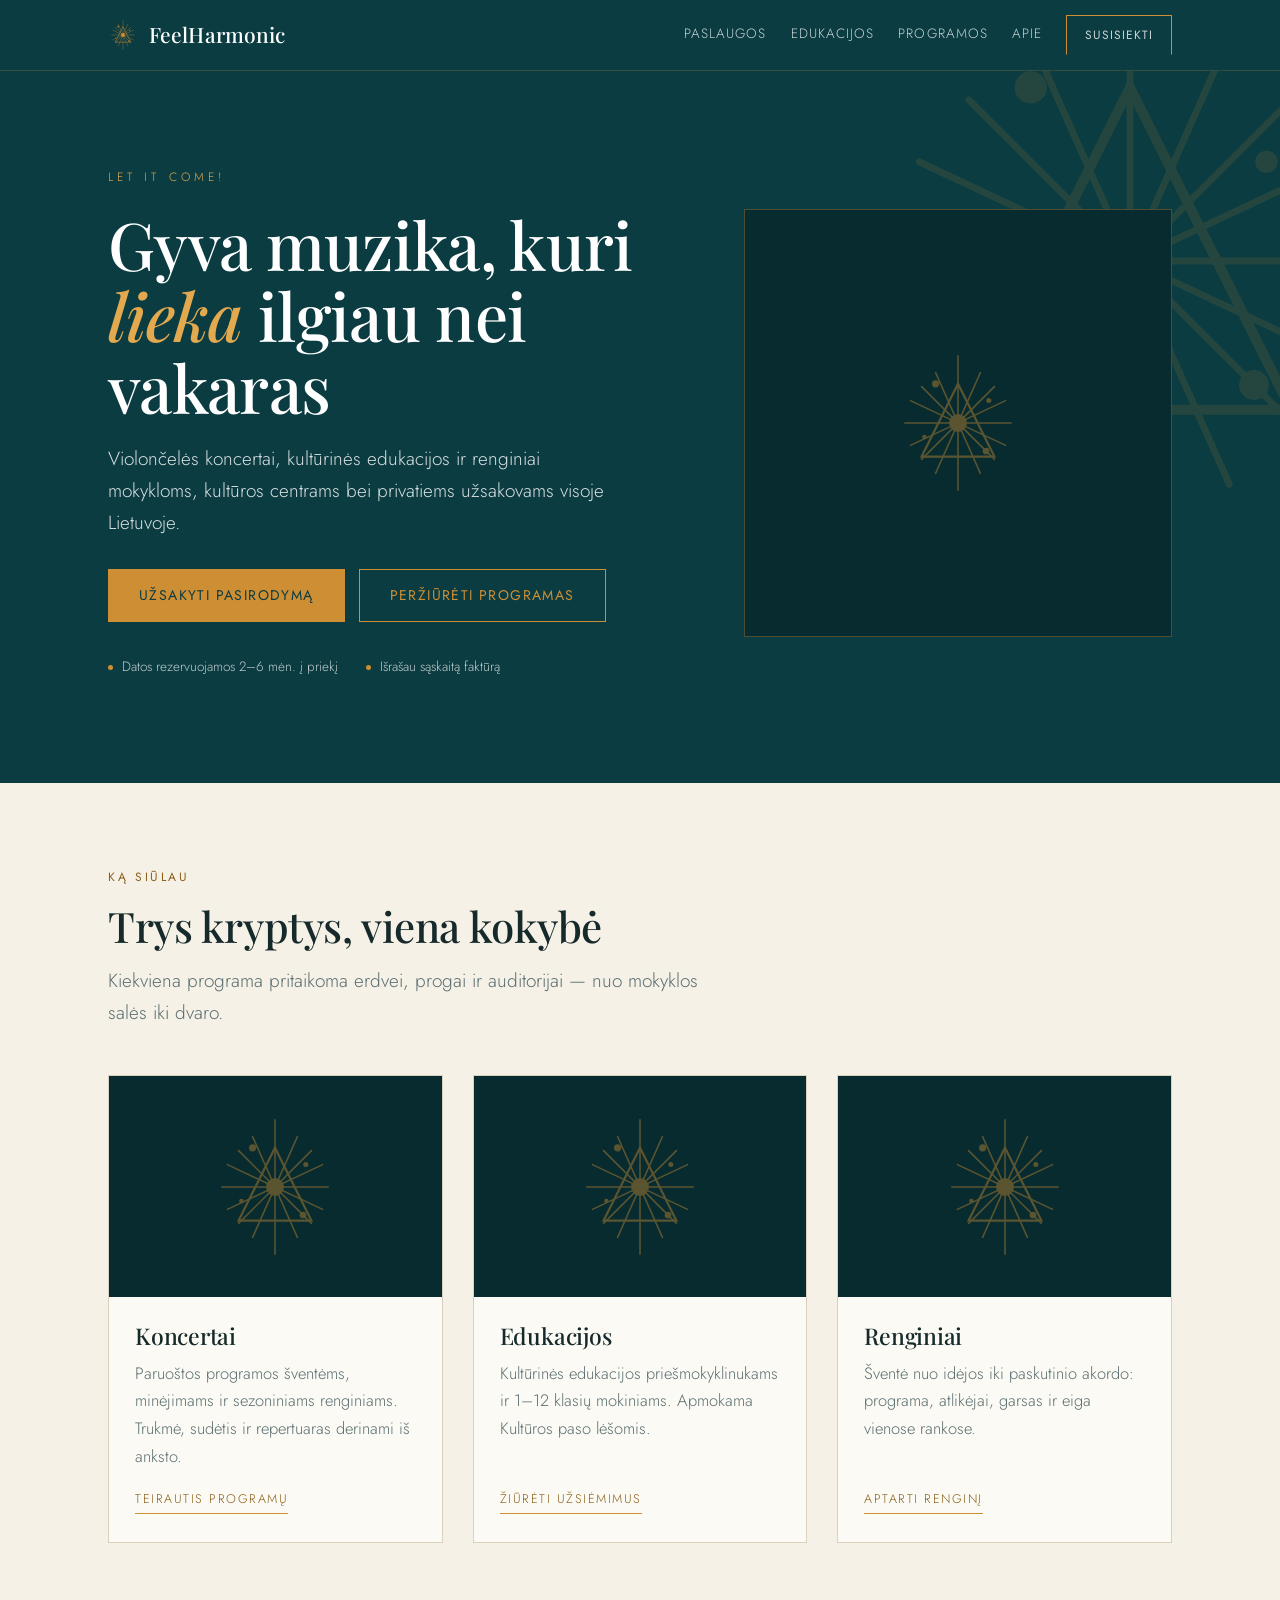
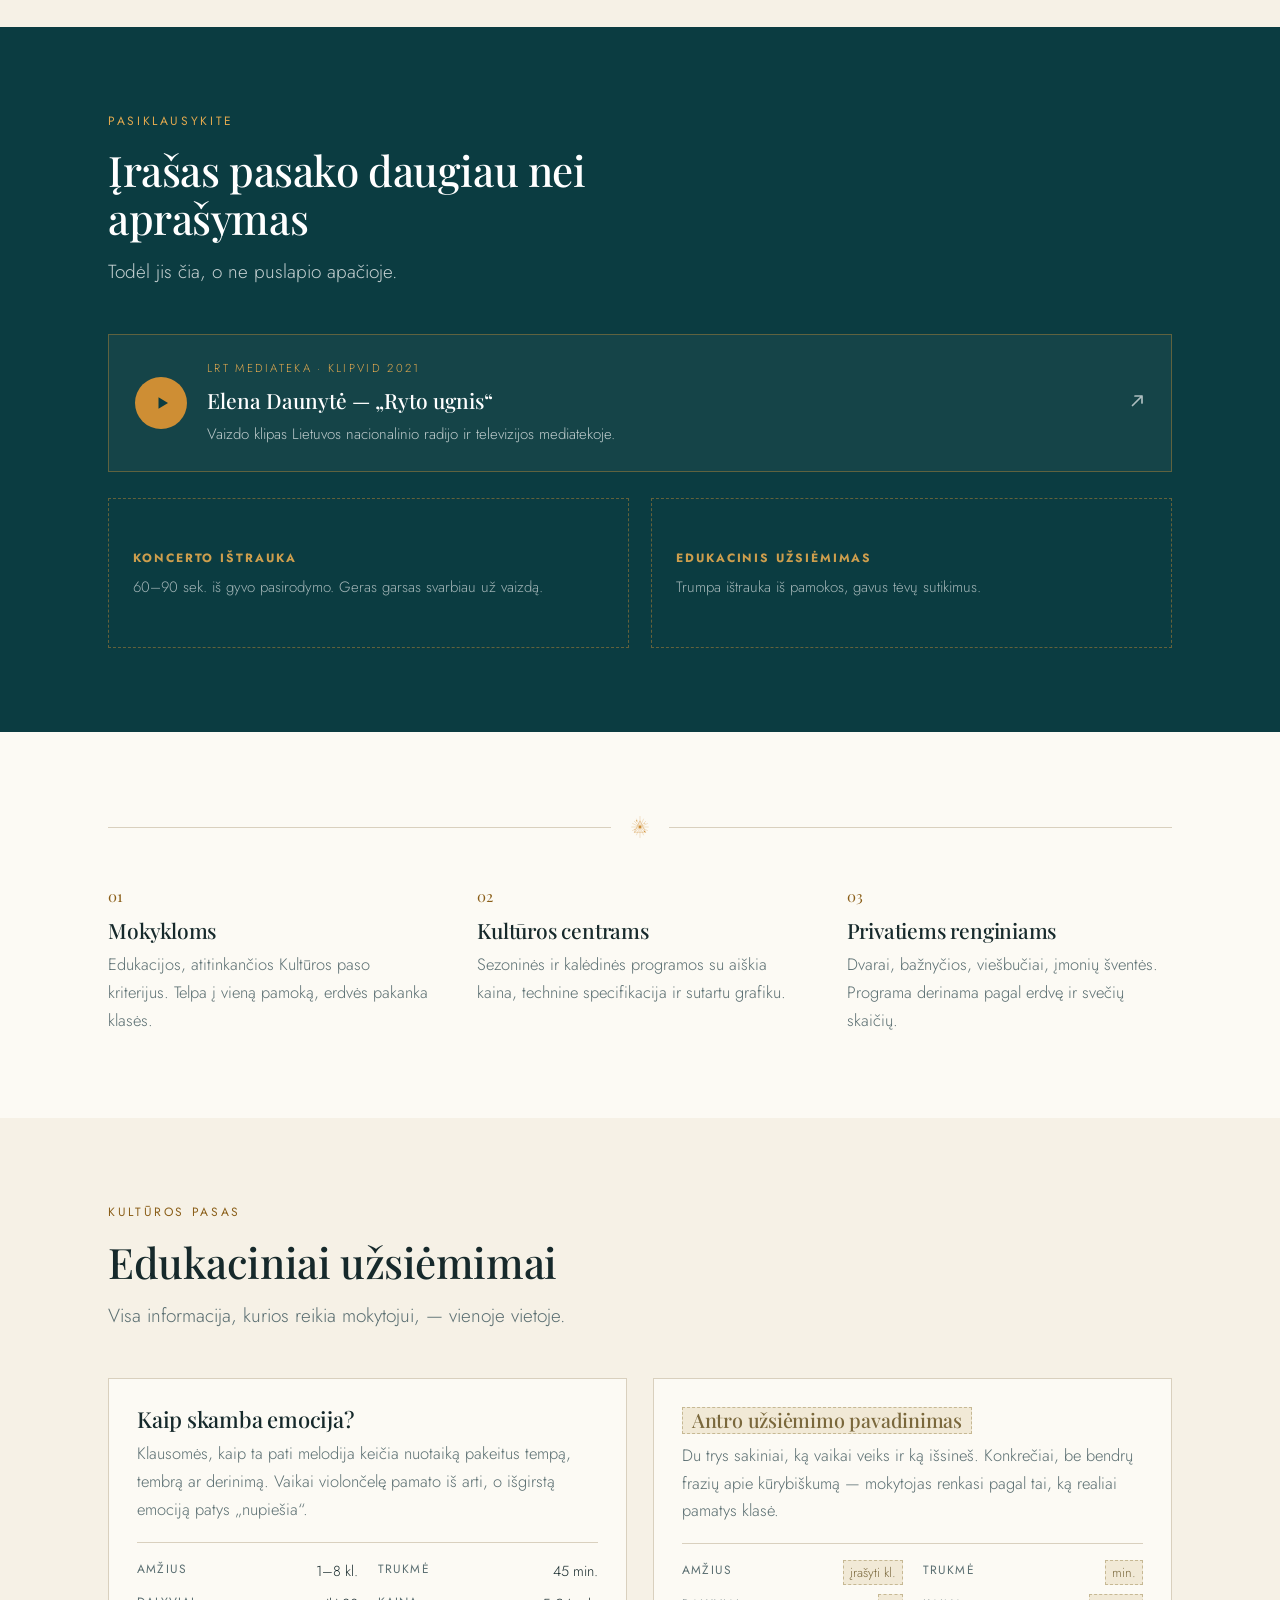
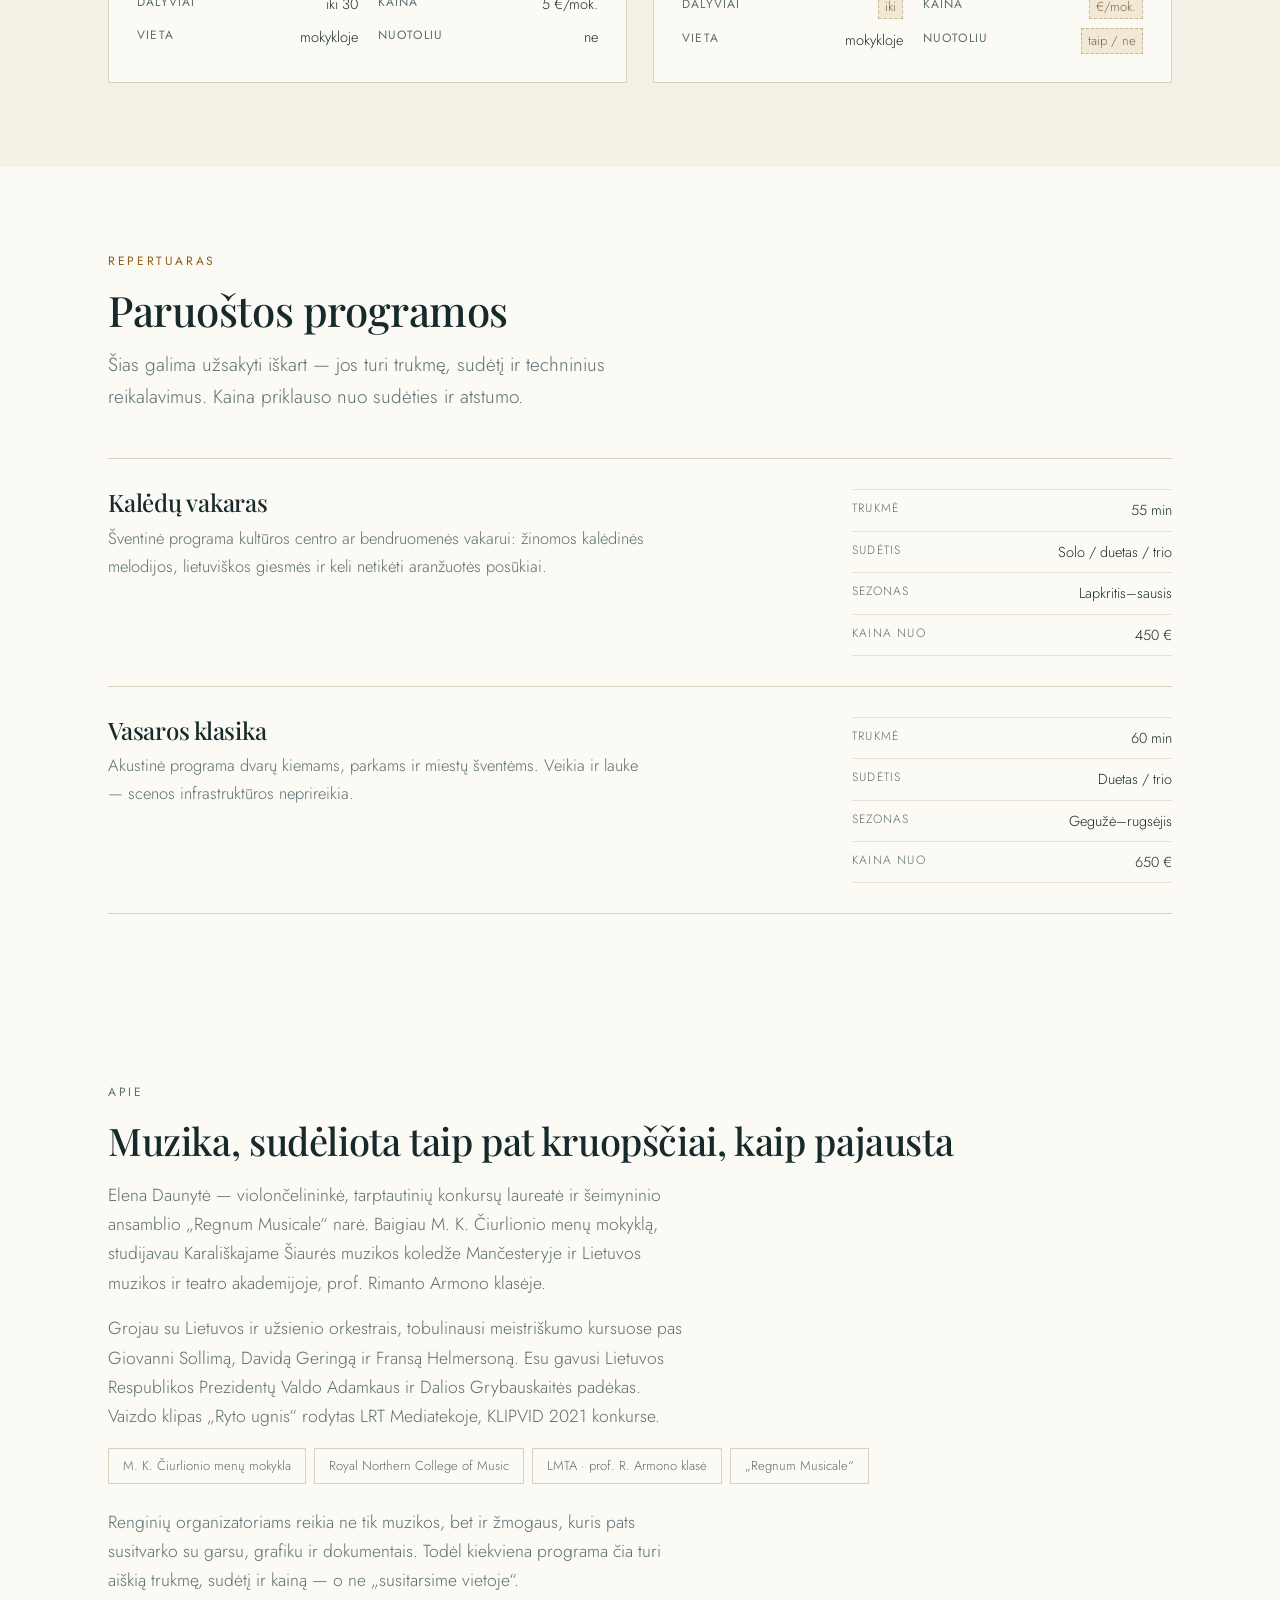
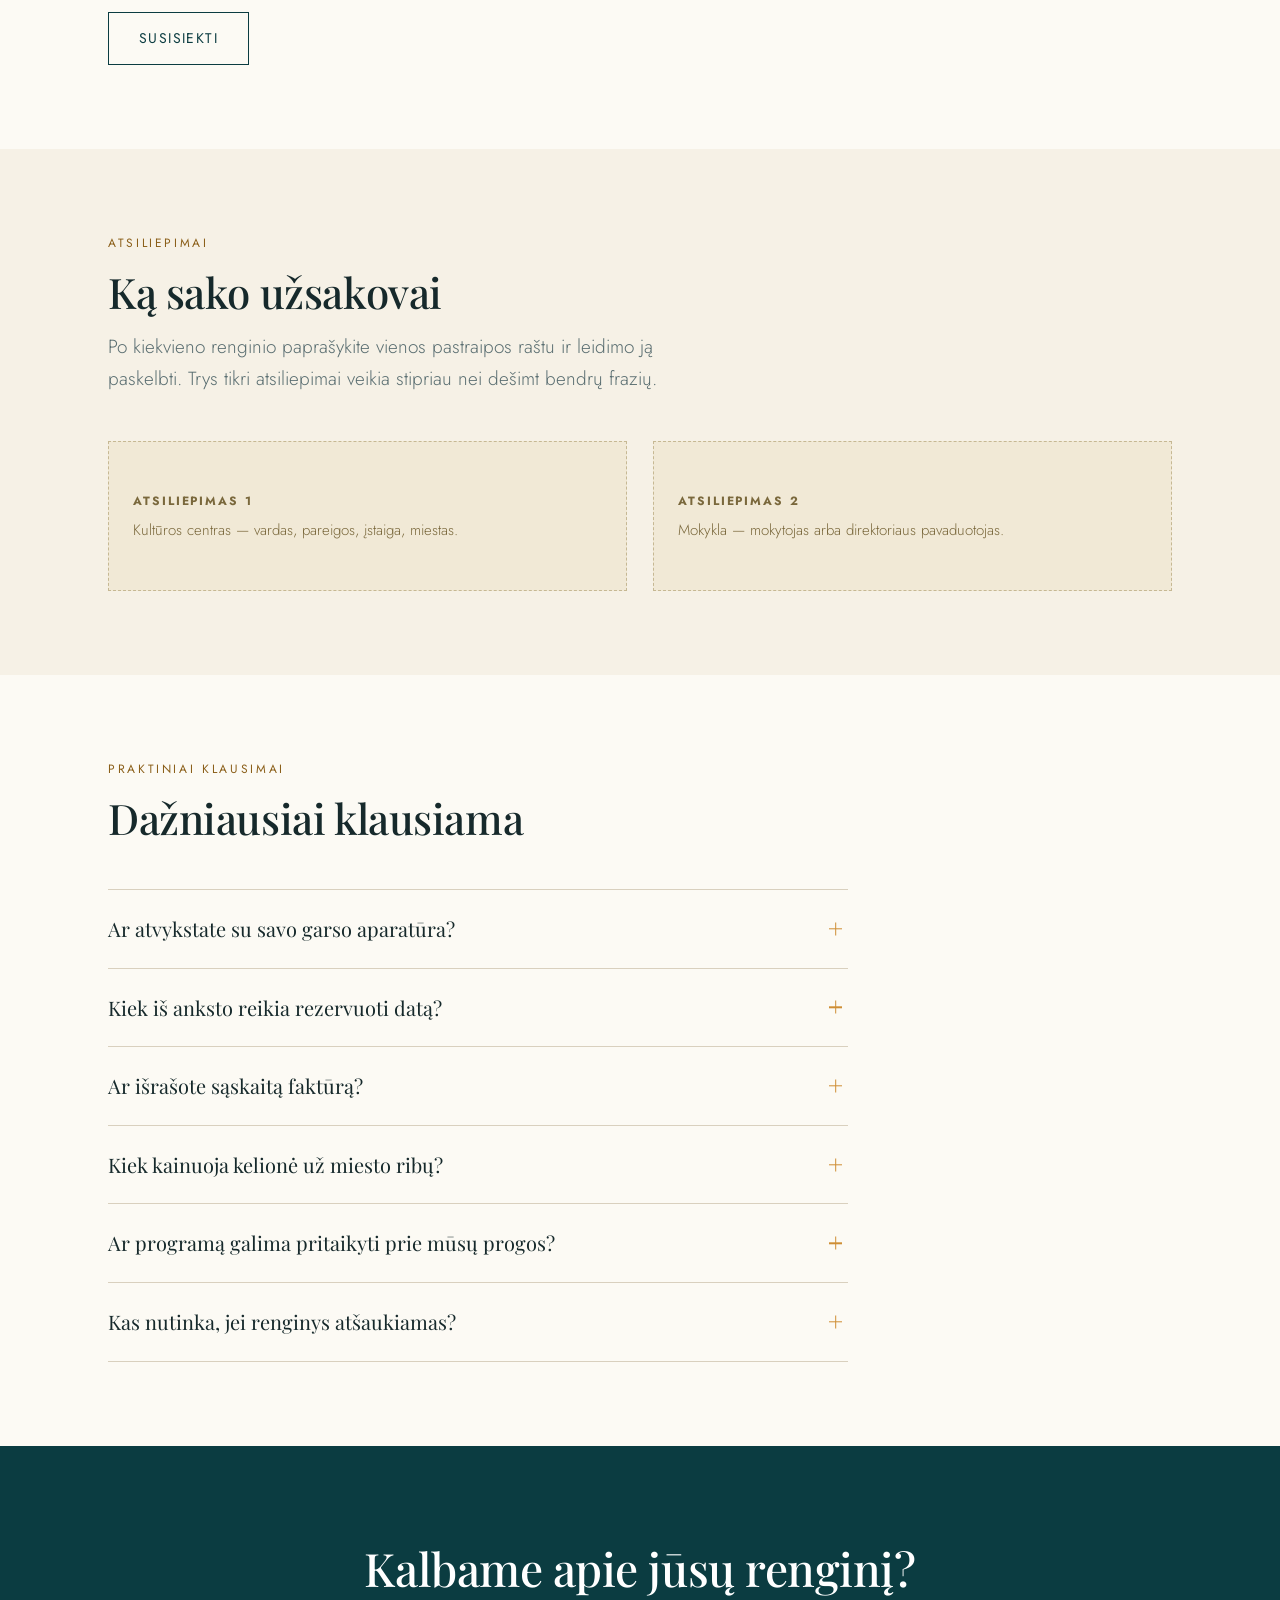
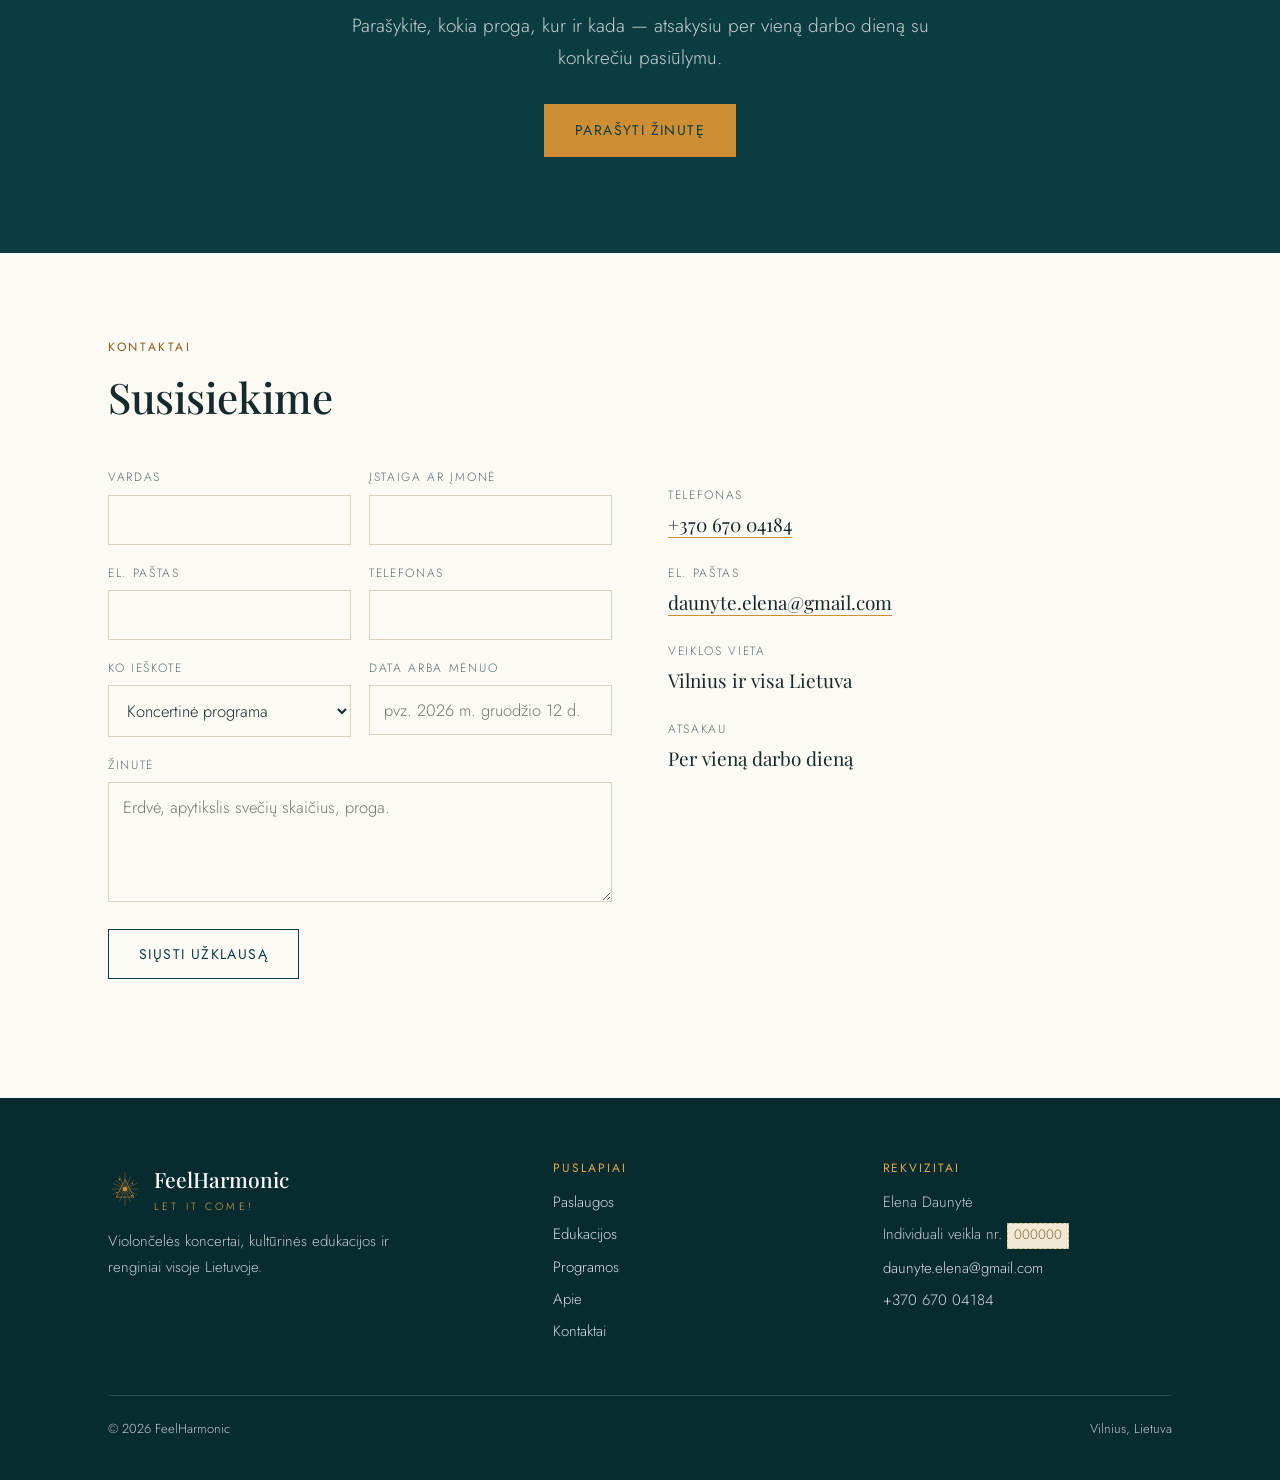
==== commit 476526fe: "Ikainiai ir DUK skaiciai is verslo plano Edukacija 5 EUR/mok., "Kaledu vakaras" nuo 450 EUR, "Vasaro" ====
--- a/index.html
+++ b/index.html
@@ -232,10 +232,10 @@
         <h3>Kaip skamba emocija?</h3>
         <p>Klausomės, kaip ta pati melodija keičia nuotaiką pakeitus tempą, tembrą ar derinimą. Vaikai violončelę pamato iš arti, o išgirstą emociją patys „nupiešia“.</p>
         <ul class="facts">
-          <li><b>Amžius</b><span class="fill">įrašyti kl.</span></li>
+          <li><b>Amžius</b><span>1–8 kl.</span></li>
           <li><b>Trukmė</b><span>45 min.</span></li>
           <li><b>Dalyviai</b><span>iki 30</span></li>
-          <li><b>Kaina</b><span class="fill">€/mok.</span></li>
+          <li><b>Kaina</b><span>5 €/mok.</span></li>
           <li><b>Vieta</b><span>mokykloje</span></li>
           <li><b>Nuotoliu</b><span>ne</span></li>
         </ul>
@@ -276,7 +276,7 @@
           <div><span class="k">Trukmė</span><span class="v">55 min</span></div>
           <div><span class="k">Sudėtis</span><span class="v">Solo / duetas / trio</span></div>
           <div><span class="k">Sezonas</span><span class="v">Lapkritis–sausis</span></div>
-          <div><span class="k">Kaina nuo</span><span class="v"><span class="fill">įrašyti €</span></span></div>
+          <div><span class="k">Kaina nuo</span><span class="v">450 €</span></div>
         </div>
       </article>
 
@@ -289,7 +289,7 @@
           <div><span class="k">Trukmė</span><span class="v">60 min</span></div>
           <div><span class="k">Sudėtis</span><span class="v">Duetas / trio</span></div>
           <div><span class="k">Sezonas</span><span class="v">Gegužė–rugsėjis</span></div>
-          <div><span class="k">Kaina nuo</span><span class="v"><span class="fill">įrašyti €</span></span></div>
+          <div><span class="k">Kaina nuo</span><span class="v">650 €</span></div>
         </div>
       </article>
     </div>
@@ -406,7 +406,7 @@
       </details>
       <details>
         <summary>Kiek kainuoja kelionė už miesto ribų?</summary>
-        <div class="ans">Iki <span class="fill">km</span> km nuo Vilniaus kelionė įskaičiuota į kainą. Toliau taikomas <span class="fill">€/km</span> įkainis, kuris nurodomas pasiūlyme, o ne pridedamas vėliau.</div>
+        <div class="ans">Iki 60 km nuo Vilniaus kelionė įskaičiuota į kainą. Toliau taikomas 0,25 €/km įkainis, kuris nurodomas pasiūlyme, o ne pridedamas vėliau.</div>
       </details>
       <details>
         <summary>Ar programą galima pritaikyti prie mūsų progos?</summary>
@@ -414,7 +414,7 @@
       </details>
       <details>
         <summary>Kas nutinka, jei renginys atšaukiamas?</summary>
-        <div class="ans">Atšaukus likus daugiau nei <span class="fill">dienų</span> dienoms iki renginio, avansas grąžinamas arba perkeliamas kitai datai. Vėlesnio atšaukimo sąlygos aprašomos sutartyje.</div>
+        <div class="ans">Atšaukus likus daugiau nei 14 dienų iki renginio, avansas grąžinamas arba perkeliamas kitai datai. Vėlesnio atšaukimo sąlygos aprašomos sutartyje.</div>
       </details>
     </div>
   </div>
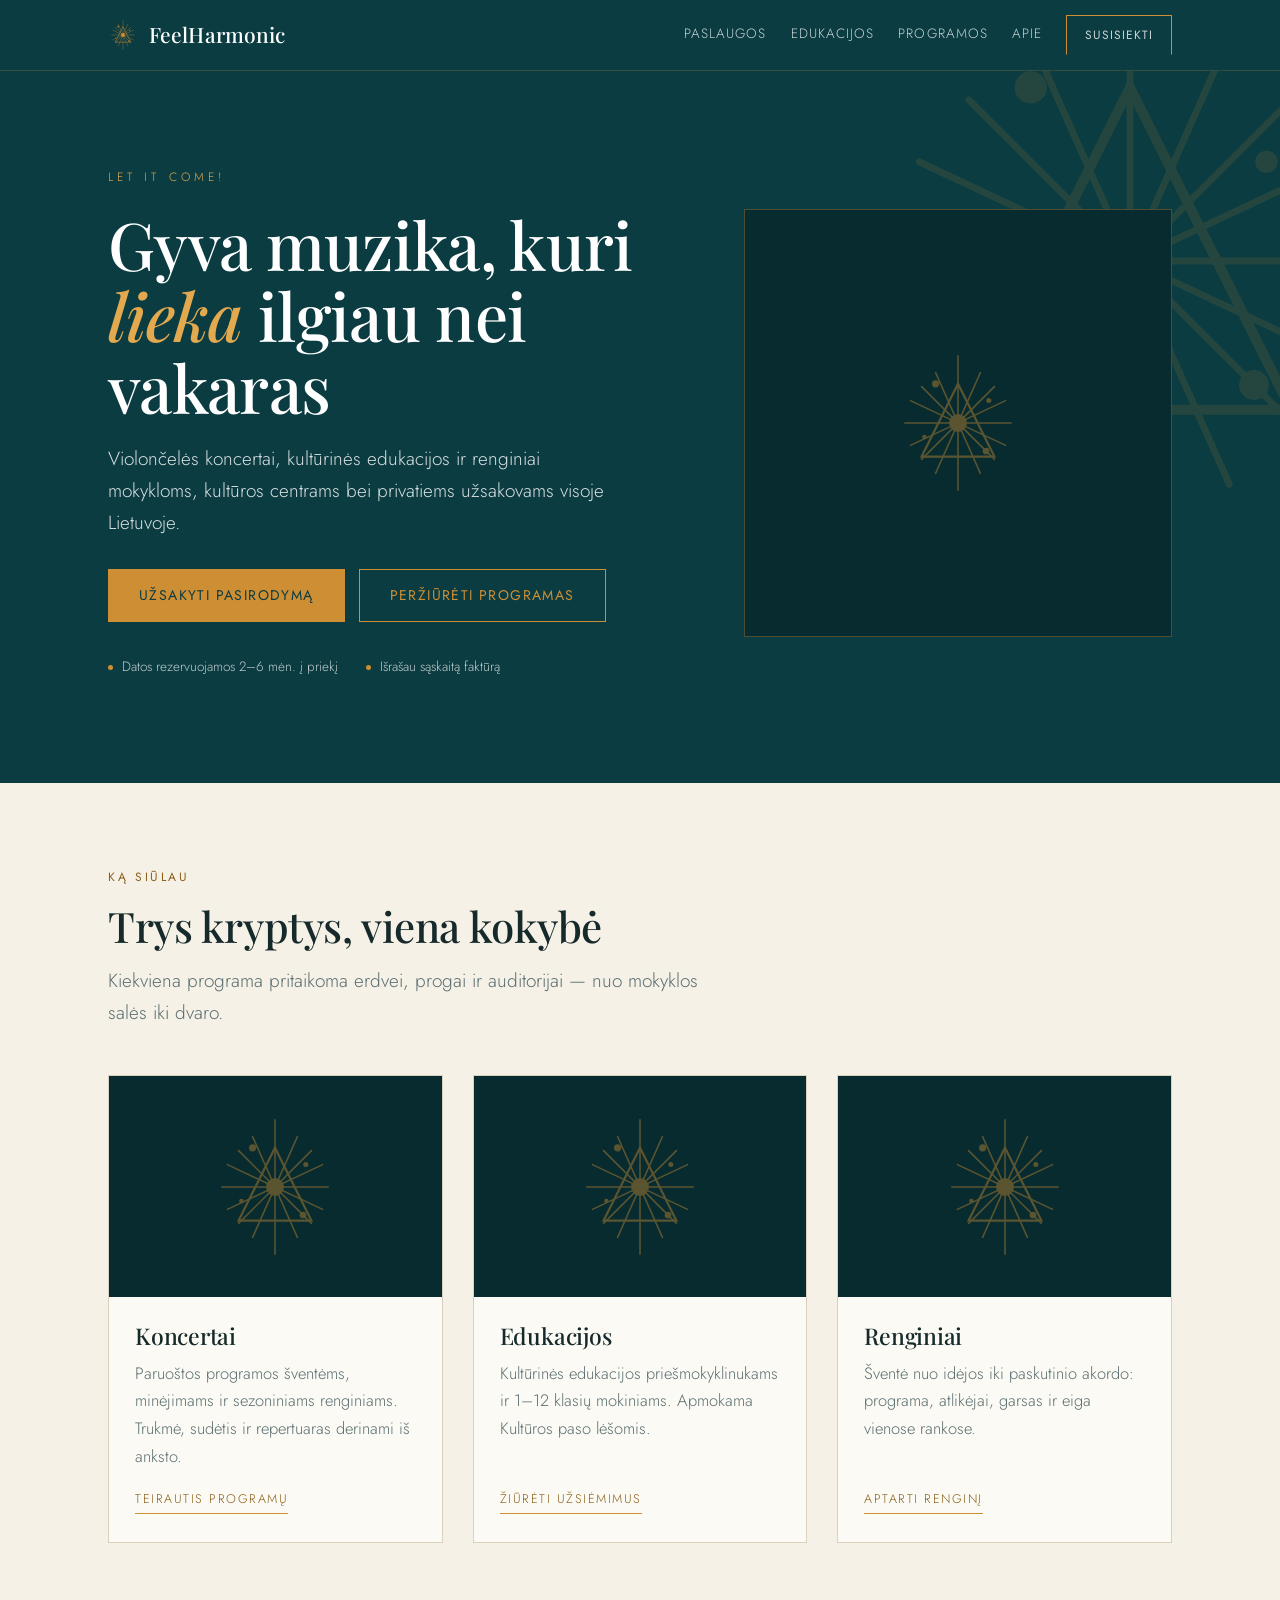
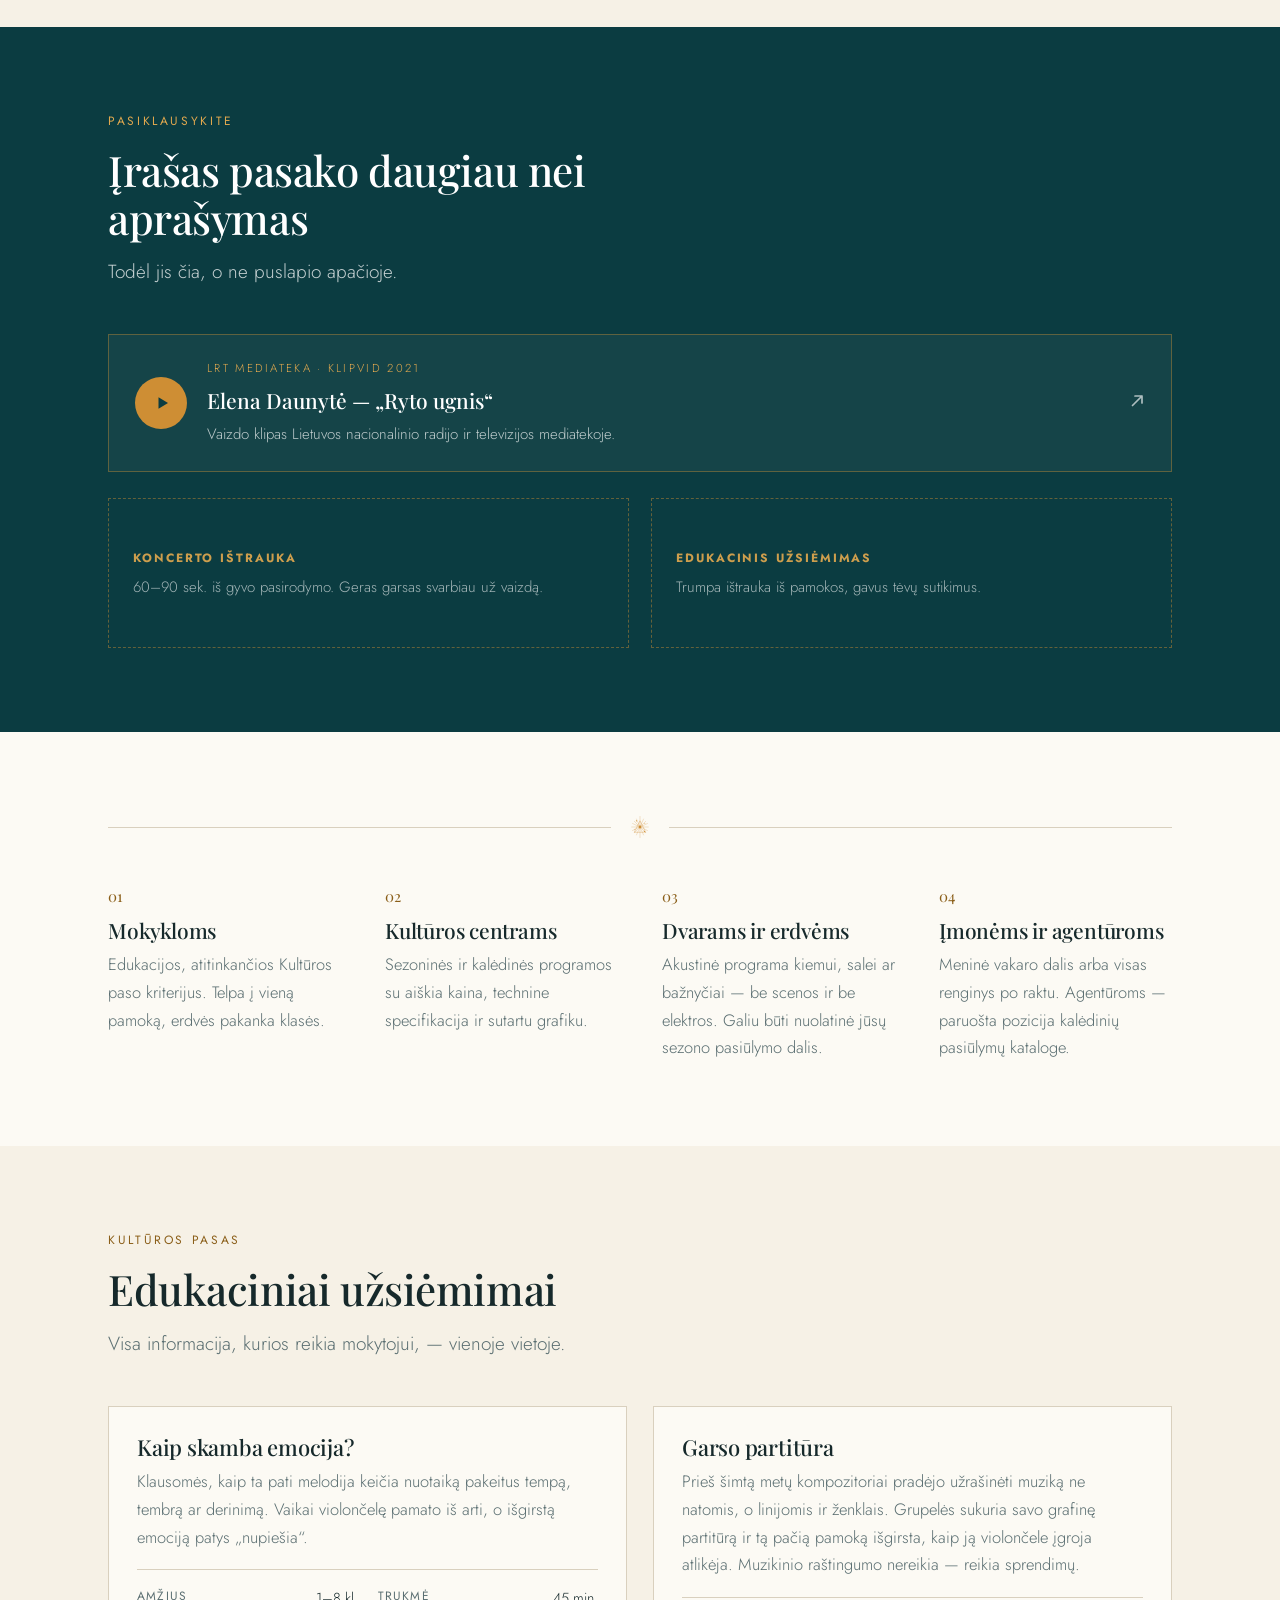
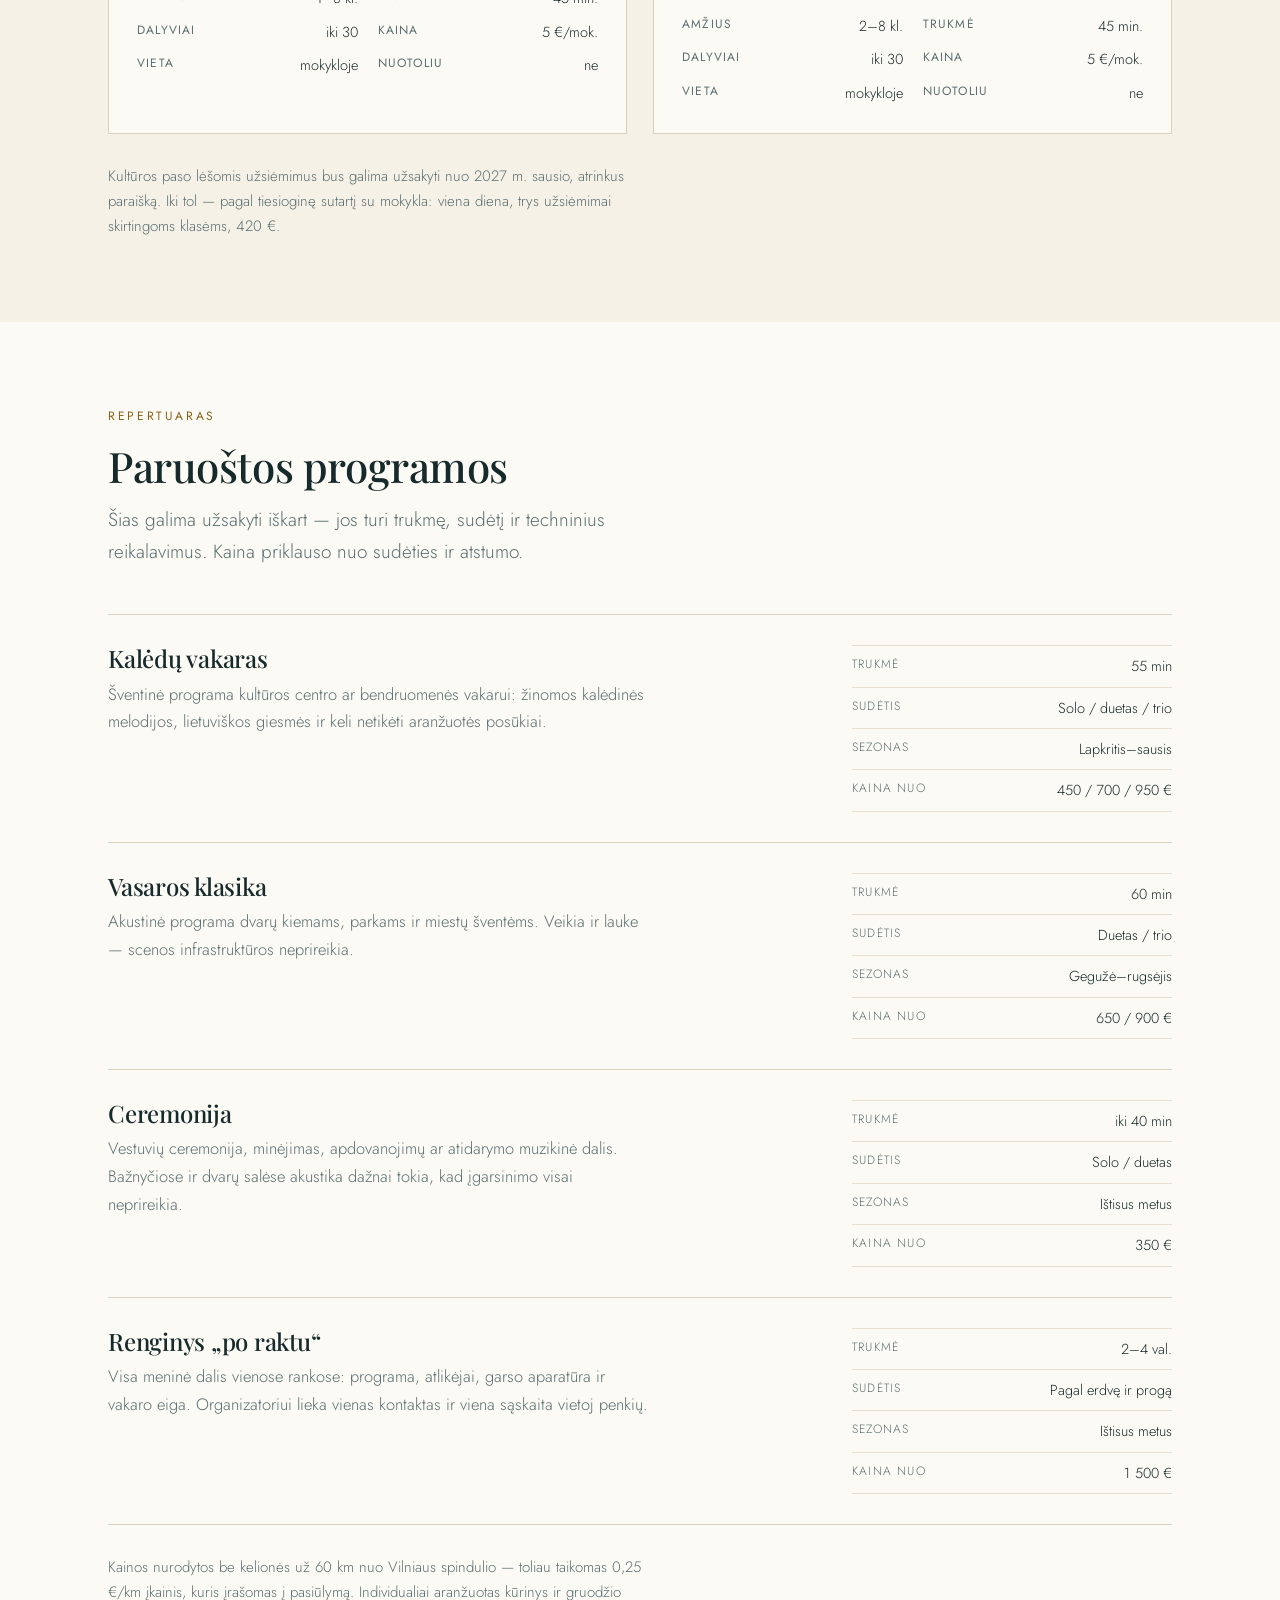
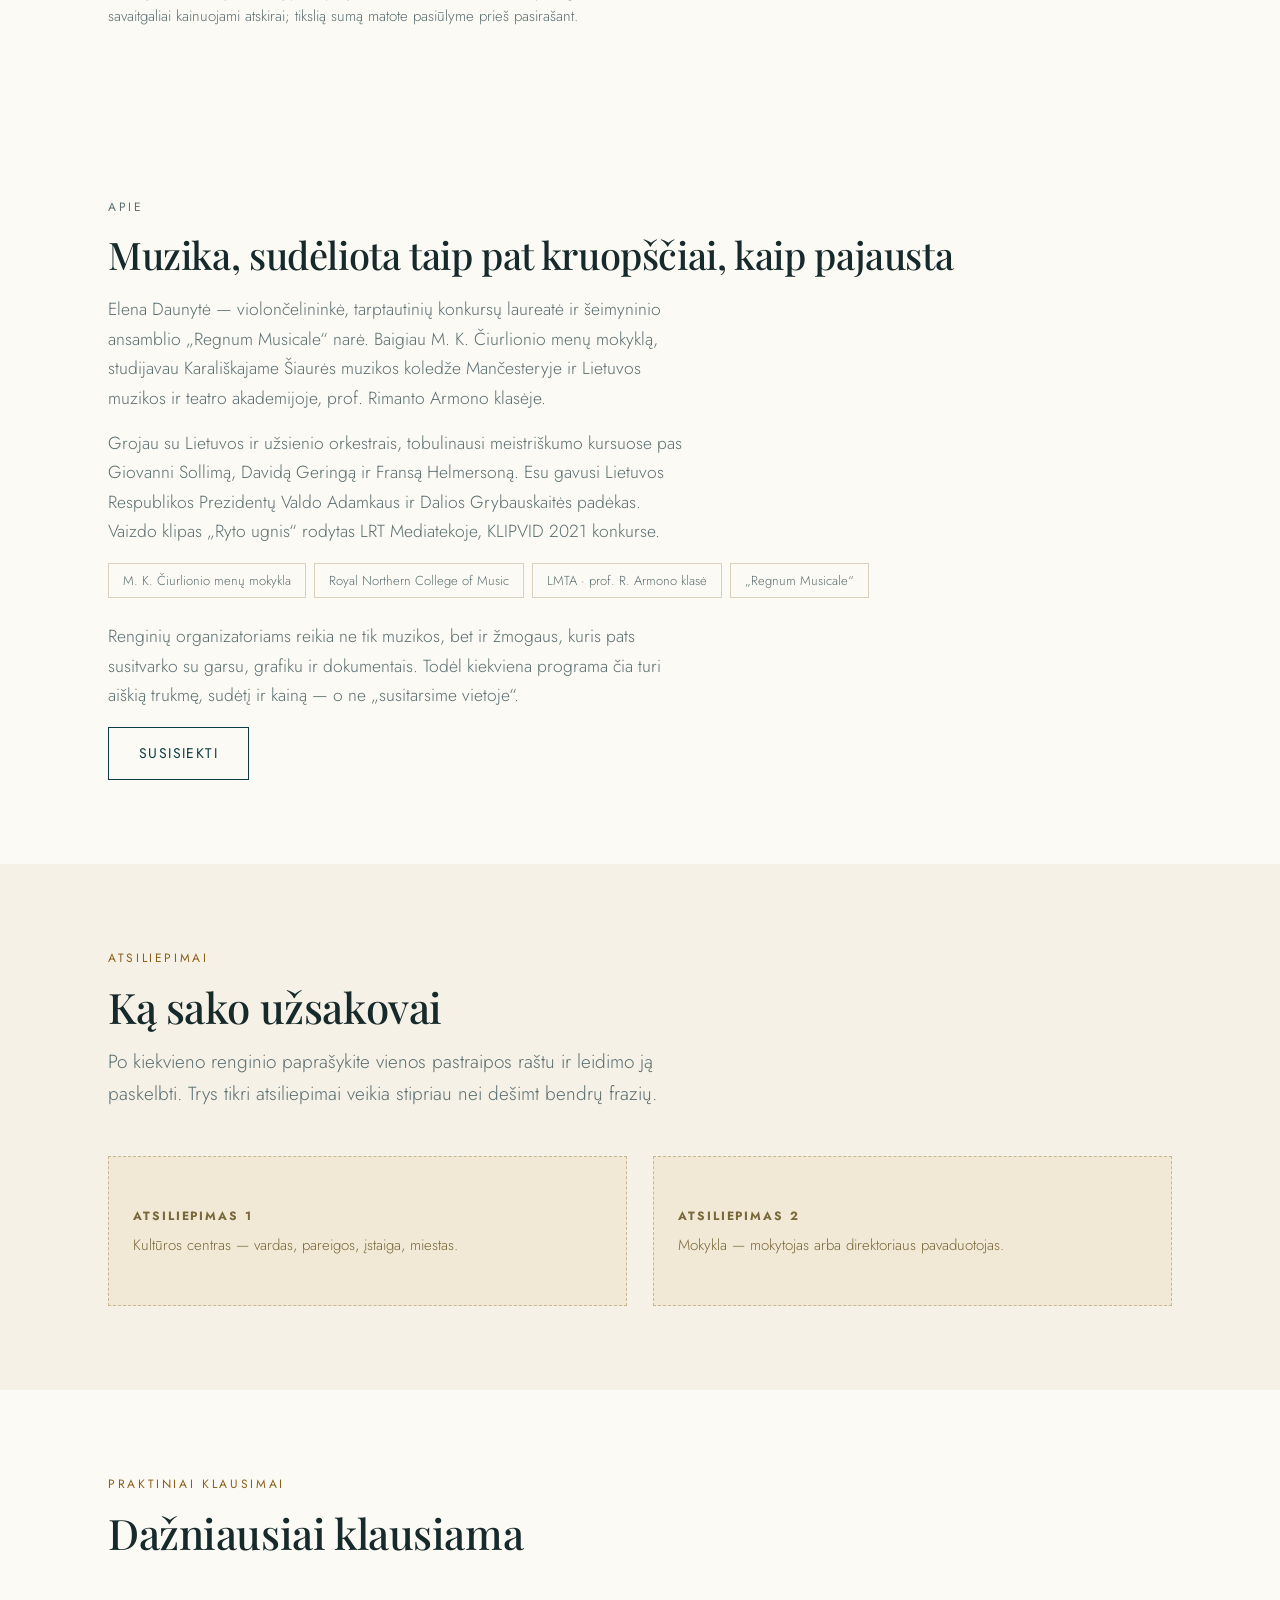
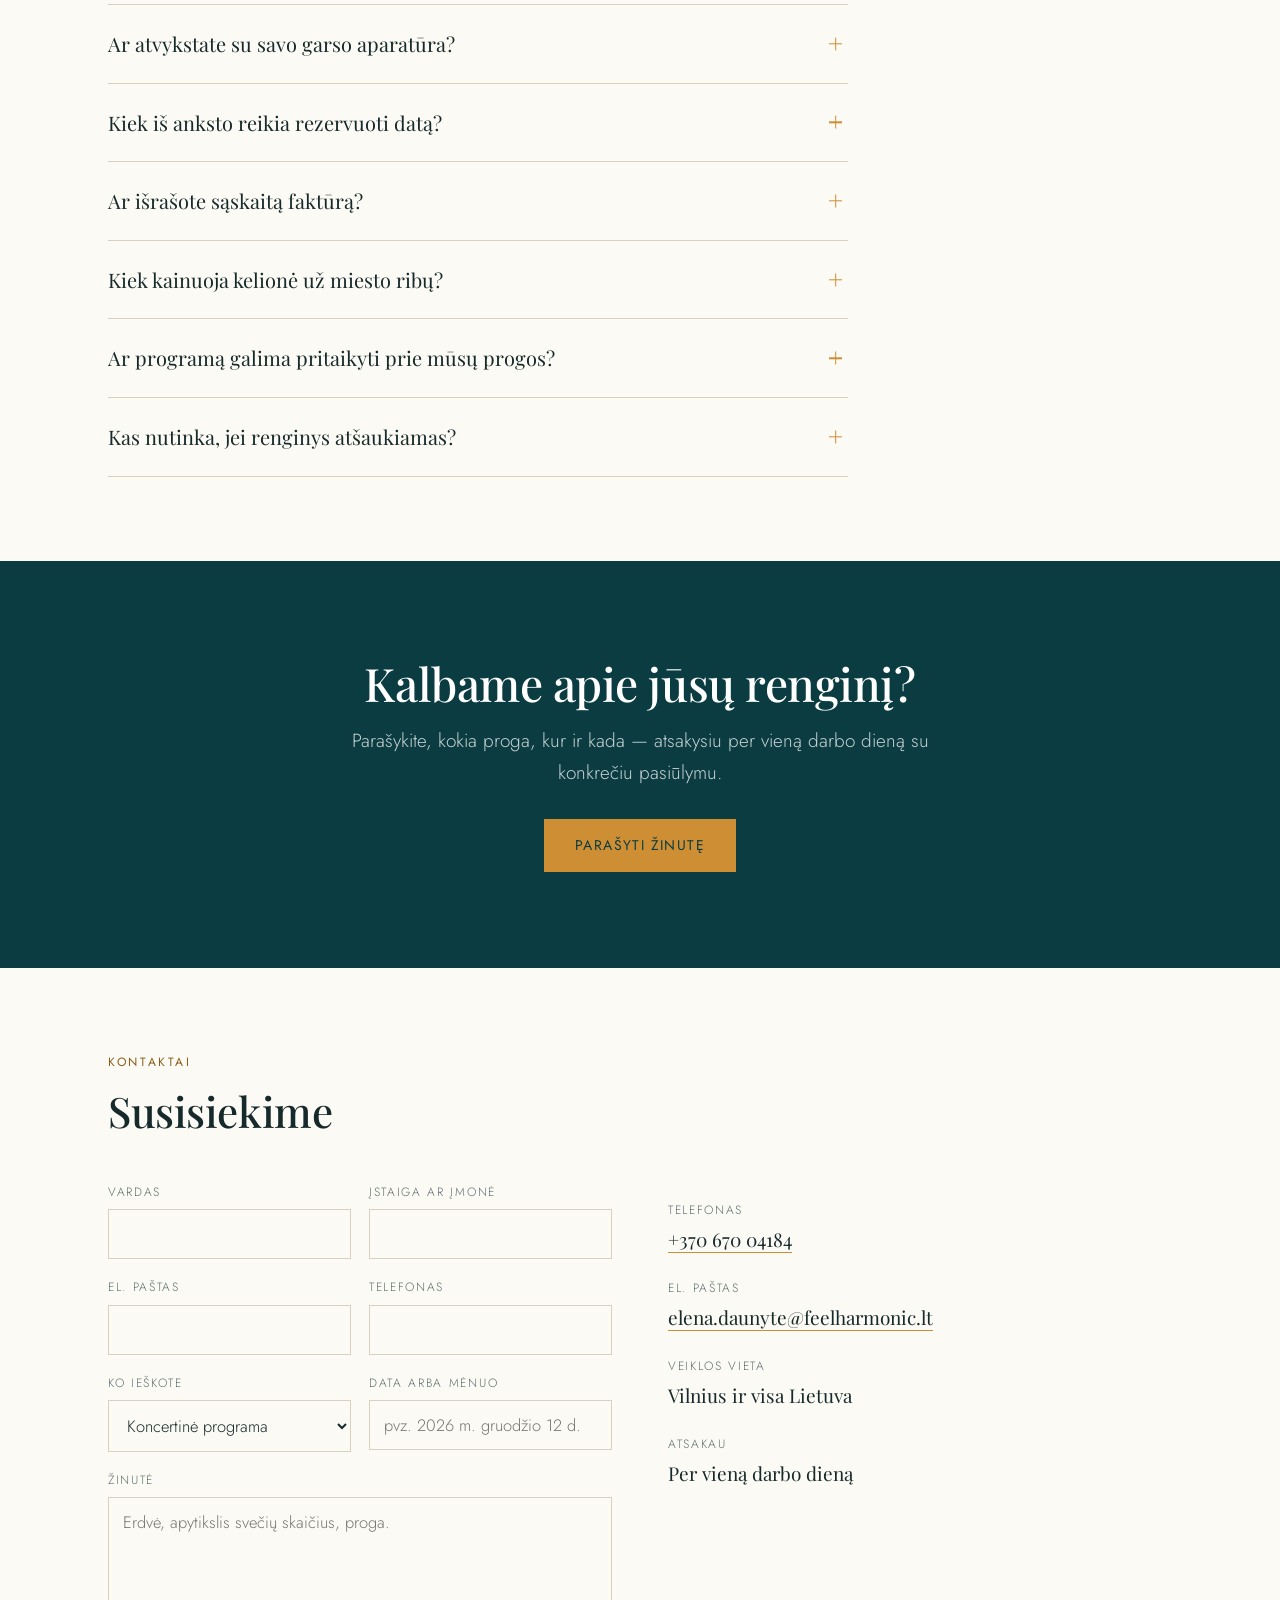
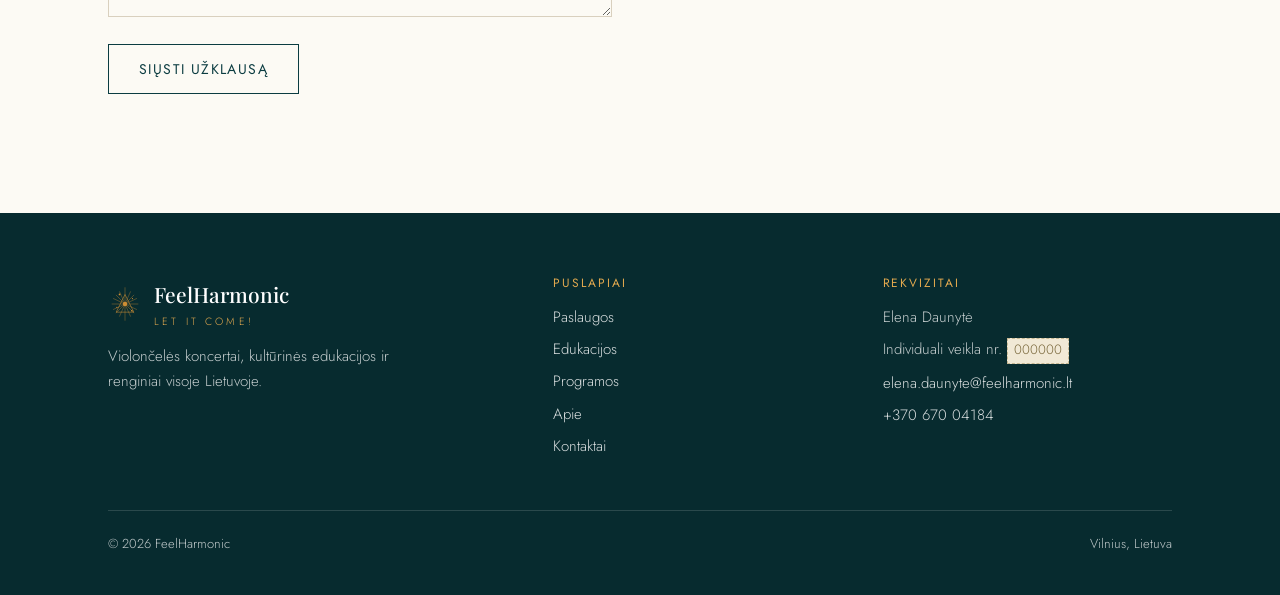
==== commit 5791c801: "Puslapis pagal verslo plana: dvarai, ceremonijos, renginiai po raktu, antra edukacija, kainos - Dome" ====
--- a/index.html
+++ b/index.html
@@ -7,12 +7,14 @@
 <title>FeelHarmonic — Elena Daunytė, violončelė</title>
 <meta name="description" content="Gyva muzika, kultūrinės edukacijos ir renginiai mokykloms, kultūros centrams ir privatiems užsakovams visoje Lietuvoje.">
 
+<link rel="canonical" href="https://www.feelharmonic.lt/">
+<meta property="og:url" content="https://www.feelharmonic.lt/">
 <meta property="og:type" content="website">
 <meta property="og:locale" content="lt_LT">
 <meta property="og:site_name" content="FeelHarmonic">
 <meta property="og:title" content="FeelHarmonic — Elena Daunytė, violončelė">
 <meta property="og:description" content="Koncertai, kultūrinės edukacijos ir renginiai visoje Lietuvoje.">
-<meta property="og:image" content="assets/img/og.jpg">
+<meta property="og:image" content="https://www.feelharmonic.lt/assets/img/og.jpg">
 <meta name="twitter:card" content="summary_large_image">
 <meta name="theme-color" content="#0B3C41">
 
@@ -198,7 +200,7 @@
 <section id="kam">
   <div class="in">
     <div class="div reveal"><span></span><svg aria-hidden="true"><use href="#mark"/></svg><span></span></div>
-    <div class="grid3 plain reveal">
+    <div class="grid3 plain who4 reveal">
       <div class="who">
         <span class="n">01</span>
         <h3>Mokykloms</h3>
@@ -211,8 +213,13 @@
       </div>
       <div class="who">
         <span class="n">03</span>
-        <h3>Privatiems renginiams</h3>
-        <p>Dvarai, bažnyčios, viešbučiai, įmonių šventės. Programa derinama pagal erdvę ir svečių skaičių.</p>
+        <h3>Dvarams ir erdvėms</h3>
+        <p>Akustinė programa kiemui, salei ar bažnyčiai — be scenos ir be elektros. Galiu būti nuolatinė jūsų sezono pasiūlymo dalis.</p>
+      </div>
+      <div class="who">
+        <span class="n">04</span>
+        <h3>Įmonėms ir agentūroms</h3>
+        <p>Meninė vakaro dalis arba visas renginys po raktu. Agentūroms — paruošta pozicija kalėdinių pasiūlymų kataloge.</p>
       </div>
     </div>
   </div>
@@ -242,18 +249,20 @@
       </article>
 
       <article>
-        <h3><span class="fill">Antro užsiėmimo pavadinimas</span></h3>
-        <p>Du trys sakiniai, ką vaikai veiks ir ką išsineš. Konkrečiai, be bendrų frazių apie kūrybiškumą — mokytojas renkasi pagal tai, ką realiai pamatys klasė.</p>
+        <h3>Garso partitūra</h3>
+        <p>Prieš šimtą metų kompozitoriai pradėjo užrašinėti muziką ne natomis, o linijomis ir ženklais. Grupelės sukuria savo grafinę partitūrą ir tą pačią pamoką išgirsta, kaip ją violončele įgroja atlikėja. Muzikinio raštingumo nereikia — reikia sprendimų.</p>
         <ul class="facts">
-          <li><b>Amžius</b><span class="fill">įrašyti kl.</span></li>
-          <li><b>Trukmė</b><span class="fill">min.</span></li>
-          <li><b>Dalyviai</b><span class="fill">iki</span></li>
-          <li><b>Kaina</b><span class="fill">€/mok.</span></li>
+          <li><b>Amžius</b><span>2–8 kl.</span></li>
+          <li><b>Trukmė</b><span>45 min.</span></li>
+          <li><b>Dalyviai</b><span>iki 30</span></li>
+          <li><b>Kaina</b><span>5 €/mok.</span></li>
           <li><b>Vieta</b><span>mokykloje</span></li>
-          <li><b>Nuotoliu</b><span class="fill">taip / ne</span></li>
+          <li><b>Nuotoliu</b><span>ne</span></li>
         </ul>
       </article>
     </div>
+
+    <p class="after-note reveal">Kultūros paso lėšomis užsiėmimus bus galima užsakyti nuo 2027 m. sausio, atrinkus paraišką. Iki tol — pagal tiesioginę sutartį su mokykla: viena diena, trys užsiėmimai skirtingoms klasėms, 420 €.</p>
   </div>
 </section>
 
@@ -276,7 +285,7 @@
           <div><span class="k">Trukmė</span><span class="v">55 min</span></div>
           <div><span class="k">Sudėtis</span><span class="v">Solo / duetas / trio</span></div>
           <div><span class="k">Sezonas</span><span class="v">Lapkritis–sausis</span></div>
-          <div><span class="k">Kaina nuo</span><span class="v">450 €</span></div>
+          <div><span class="k">Kaina nuo</span><span class="v">450 / 700 / 950 €</span></div>
         </div>
       </article>
 
@@ -289,10 +298,38 @@
           <div><span class="k">Trukmė</span><span class="v">60 min</span></div>
           <div><span class="k">Sudėtis</span><span class="v">Duetas / trio</span></div>
           <div><span class="k">Sezonas</span><span class="v">Gegužė–rugsėjis</span></div>
-          <div><span class="k">Kaina nuo</span><span class="v">650 €</span></div>
-        </div>
-      </article>
-    </div>
+          <div><span class="k">Kaina nuo</span><span class="v">650 / 900 €</span></div>
+        </div>
+      </article>
+
+      <article class="prog">
+        <div>
+          <h3>Ceremonija</h3>
+          <p>Vestuvių ceremonija, minėjimas, apdovanojimų ar atidarymo muzikinė dalis. Bažnyčiose ir dvarų salėse akustika dažnai tokia, kad įgarsinimo visai neprireikia.</p>
+        </div>
+        <div class="prog-specs">
+          <div><span class="k">Trukmė</span><span class="v">iki 40 min</span></div>
+          <div><span class="k">Sudėtis</span><span class="v">Solo / duetas</span></div>
+          <div><span class="k">Sezonas</span><span class="v">Ištisus metus</span></div>
+          <div><span class="k">Kaina nuo</span><span class="v">350 €</span></div>
+        </div>
+      </article>
+
+      <article class="prog">
+        <div>
+          <h3>Renginys „po raktu“</h3>
+          <p>Visa meninė dalis vienose rankose: programa, atlikėjai, garso aparatūra ir vakaro eiga. Organizatoriui lieka vienas kontaktas ir viena sąskaita vietoj penkių.</p>
+        </div>
+        <div class="prog-specs">
+          <div><span class="k">Trukmė</span><span class="v">2–4 val.</span></div>
+          <div><span class="k">Sudėtis</span><span class="v">Pagal erdvę ir progą</span></div>
+          <div><span class="k">Sezonas</span><span class="v">Ištisus metus</span></div>
+          <div><span class="k">Kaina nuo</span><span class="v">1 500 €</span></div>
+        </div>
+      </article>
+    </div>
+
+    <p class="after-note reveal">Kainos nurodytos be kelionės už 60 km nuo Vilniaus spindulio — toliau taikomas 0,25 €/km įkainis, kuris įrašomas į pasiūlymą. Individualiai aranžuotas kūrinys ir gruodžio savaitgaliai kainuojami atskirai; tikslią sumą matote pasiūlyme prieš pasirašant.</p>
   </div>
 </section>
 
@@ -473,7 +510,7 @@
         <dd><a href="tel:+37067004184">+370 670 04184</a></dd>
 
         <dt>El. paštas</dt>
-        <dd><a data-email href="mailto:daunyte.elena@gmail.com">daunyte.elena@gmail.com</a></dd>
+        <dd><a data-email href="mailto:elena.daunyte@feelharmonic.lt">elena.daunyte@feelharmonic.lt</a></dd>
 
         <dt>Veiklos vieta</dt>
         <dd>Vilnius ir visa Lietuva</dd>
@@ -512,7 +549,7 @@
         <ul>
           <li>Elena Daunytė</li>
           <li>Individuali veikla nr. <span class="fill">000000</span></li>
-          <li><a data-email href="mailto:daunyte.elena@gmail.com">daunyte.elena@gmail.com</a></li>
+          <li><a data-email href="mailto:elena.daunyte@feelharmonic.lt">elena.daunyte@feelharmonic.lt</a></li>
           <li><a href="tel:+37067004184">+370 670 04184</a></li>
         </ul>
       </div>
@@ -532,9 +569,10 @@
       "@type": "Person",
       "name": "Elena Daunytė",
       "jobTitle": "Violončelininkė",
-      "email": "daunyte.elena@gmail.com",
+      "url": "https://www.feelharmonic.lt/",
+      "email": "elena.daunyte@feelharmonic.lt",
       "telephone": "+370 670 04184",
-      "worksFor": { "@type": "Organization", "name": "FeelHarmonic", "slogan": "Let it come!" },
+      "worksFor": { "@type": "Organization", "name": "FeelHarmonic", "slogan": "Let it come!", "url": "https://www.feelharmonic.lt/" },
       "knowsAbout": ["Violončelė", "Kamerinė muzika", "Muzikinė edukacija"]
     },
     {
--- a/assets/css/style.css
+++ b/assets/css/style.css
@@ -220,6 +220,8 @@
 
 /* ---------- kam skirta ---------- */
 .grid3.plain{gap:44px}
+@media(min-width:760px){.grid3.plain.who4{grid-template-columns:repeat(2,1fr)}}
+@media(min-width:1080px){.grid3.plain.who4{grid-template-columns:repeat(4,1fr)}}
 .who h3{font-size:21px;margin-bottom:8px}
 .who .n{font-family:var(--serif);font-size:15px;color:var(--gold-ink);display:block;margin-bottom:10px}
 .who p{font-size:16.5px;color:var(--muted);margin:0}
@@ -271,6 +273,7 @@
 .edu article{border:1px solid var(--line);background:var(--paper);padding:28px}
 .edu h3{font-size:22px;margin-bottom:8px}
 .edu p{font-size:16.5px;color:var(--muted)}
+.after-note{margin-top:30px;font-size:15px;line-height:1.65;color:var(--muted);max-width:62ch}
 .facts{
   list-style:none;margin:18px 0 0;padding:16px 0 0;border-top:1px solid var(--line);
   display:grid;grid-template-columns:1fr 1fr;gap:9px 20px;
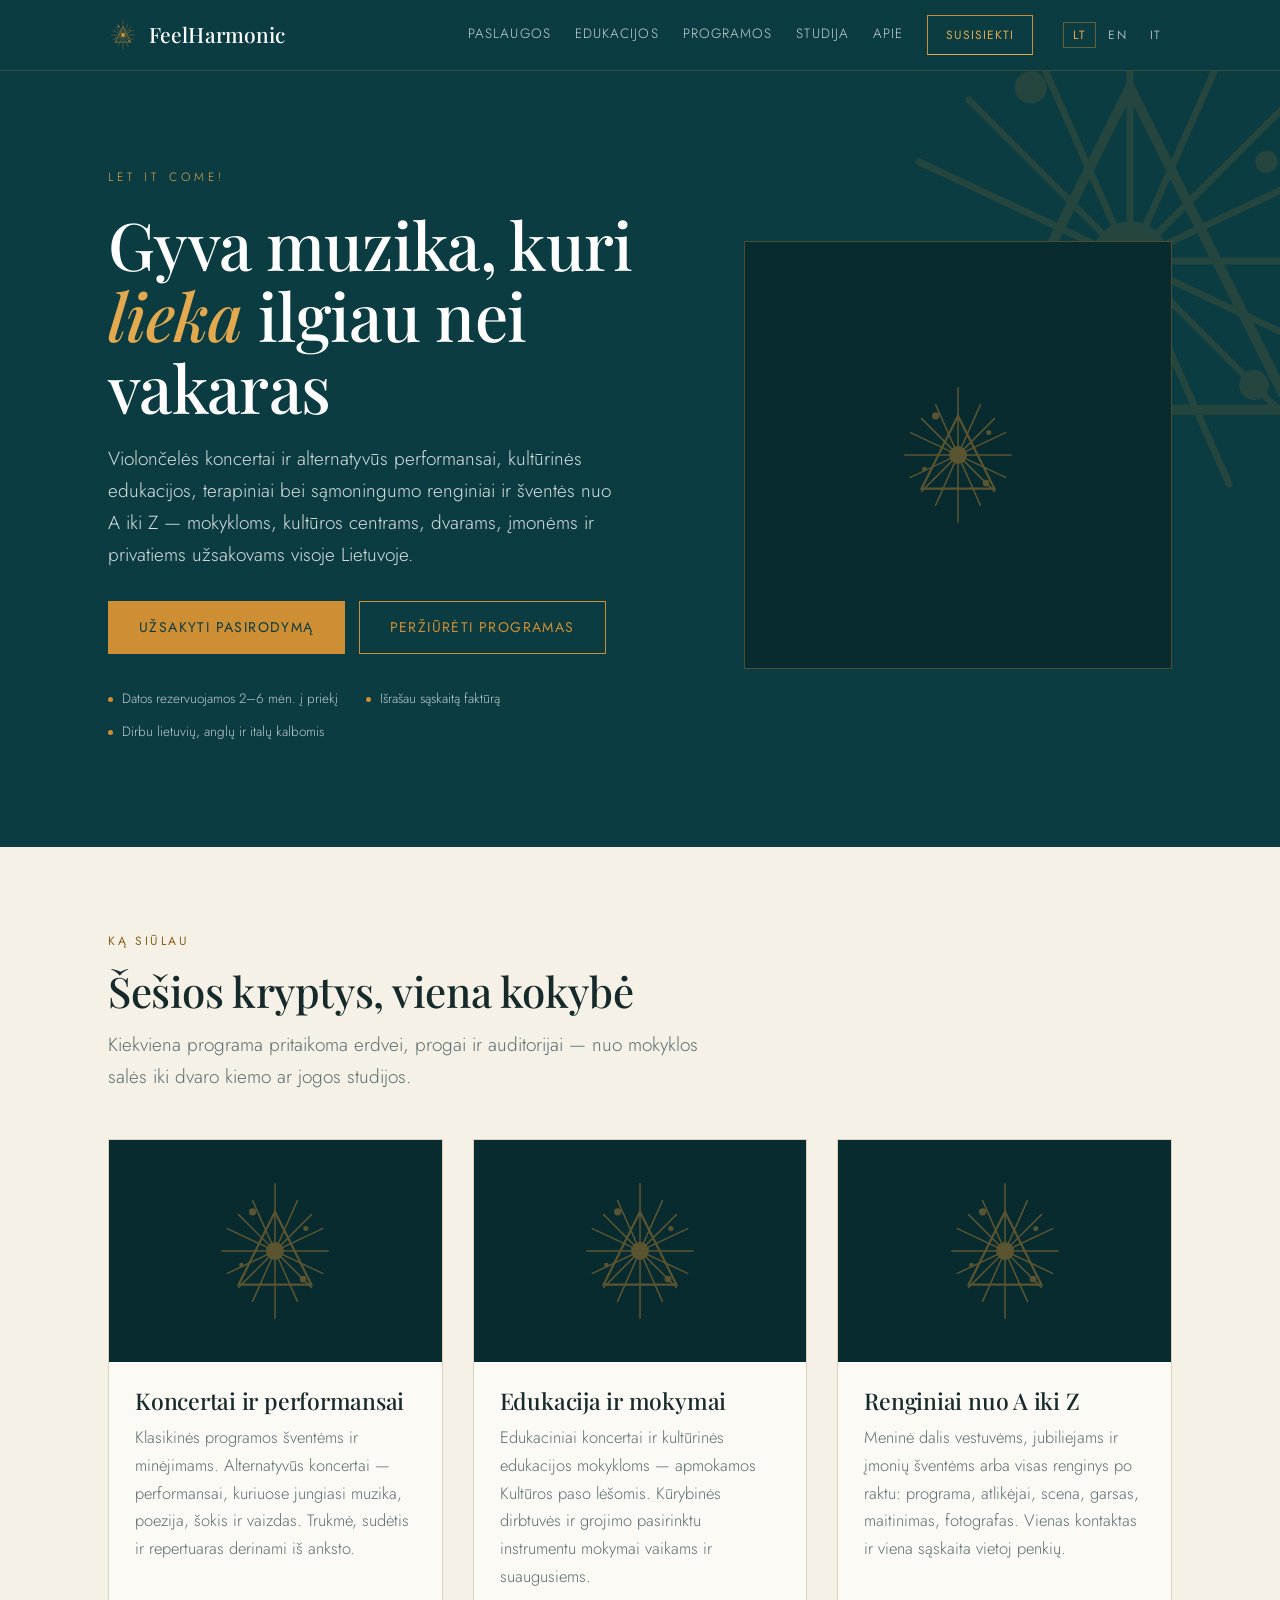
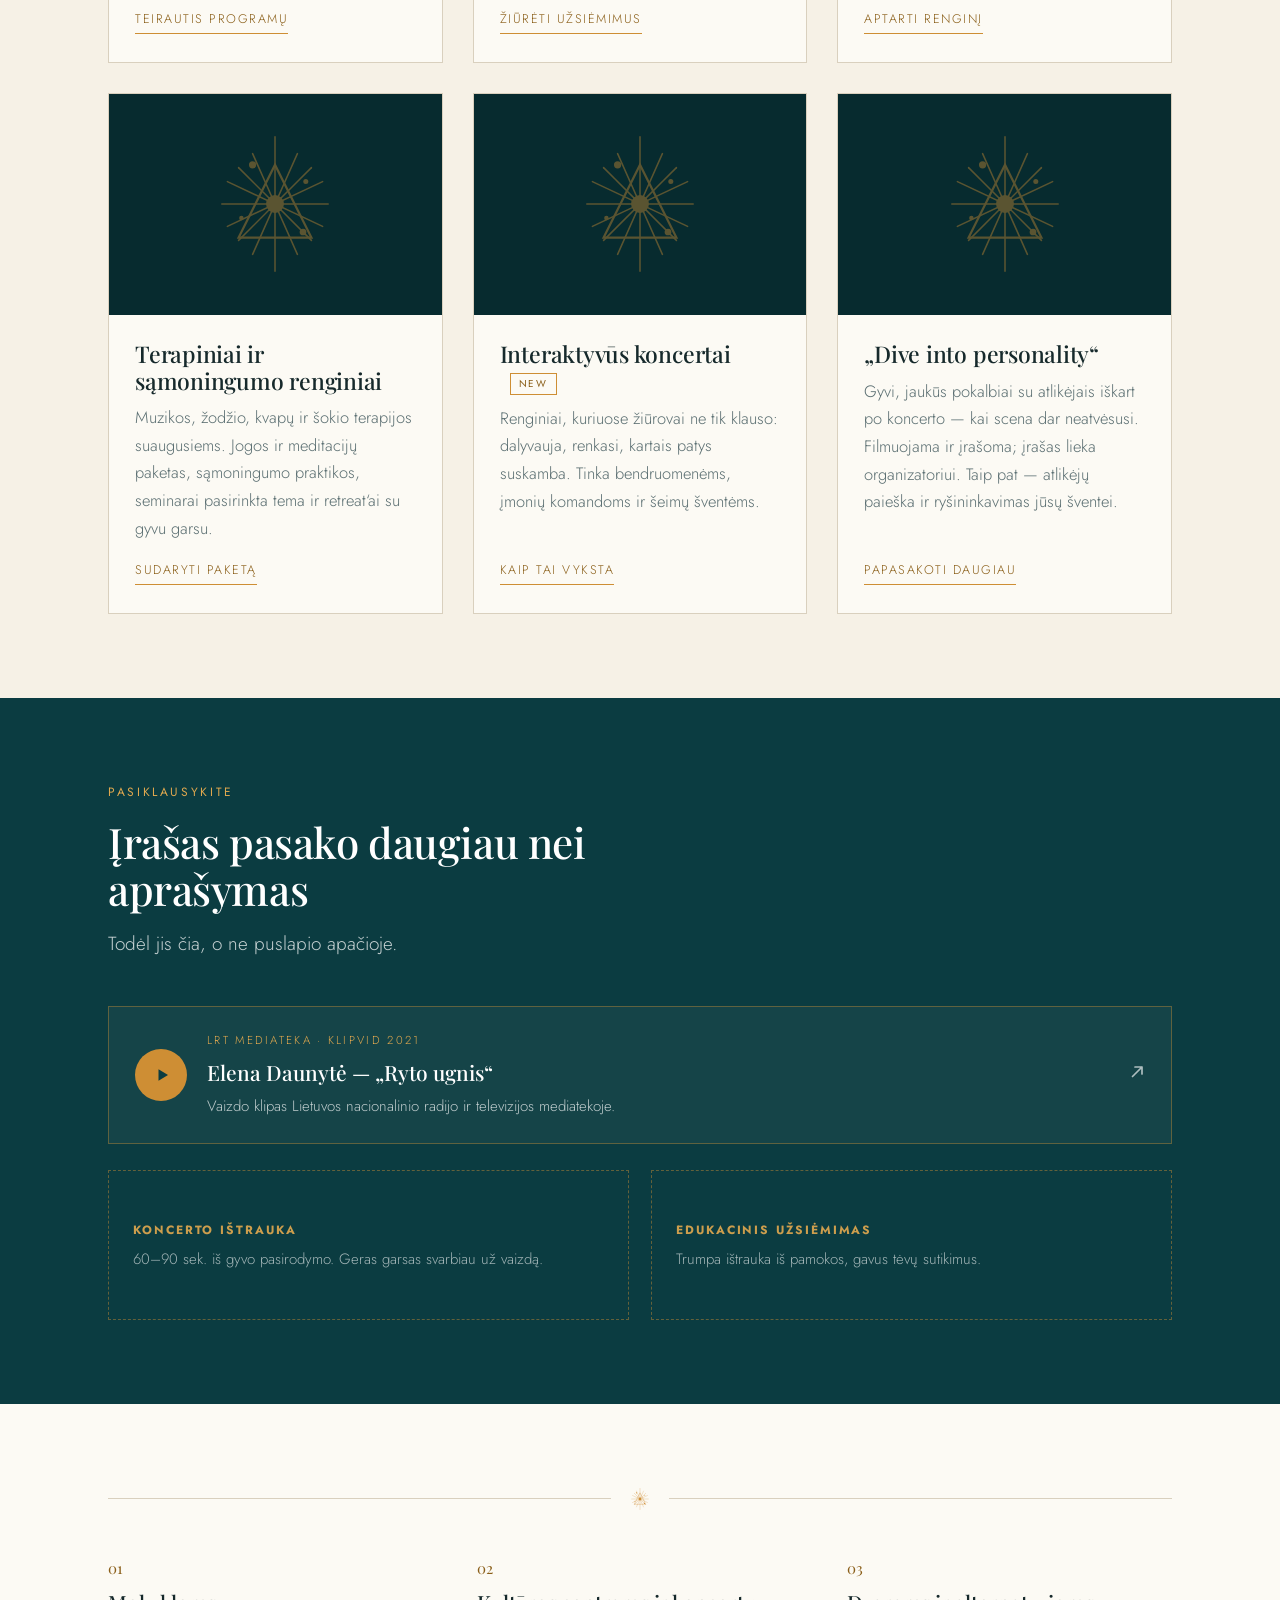
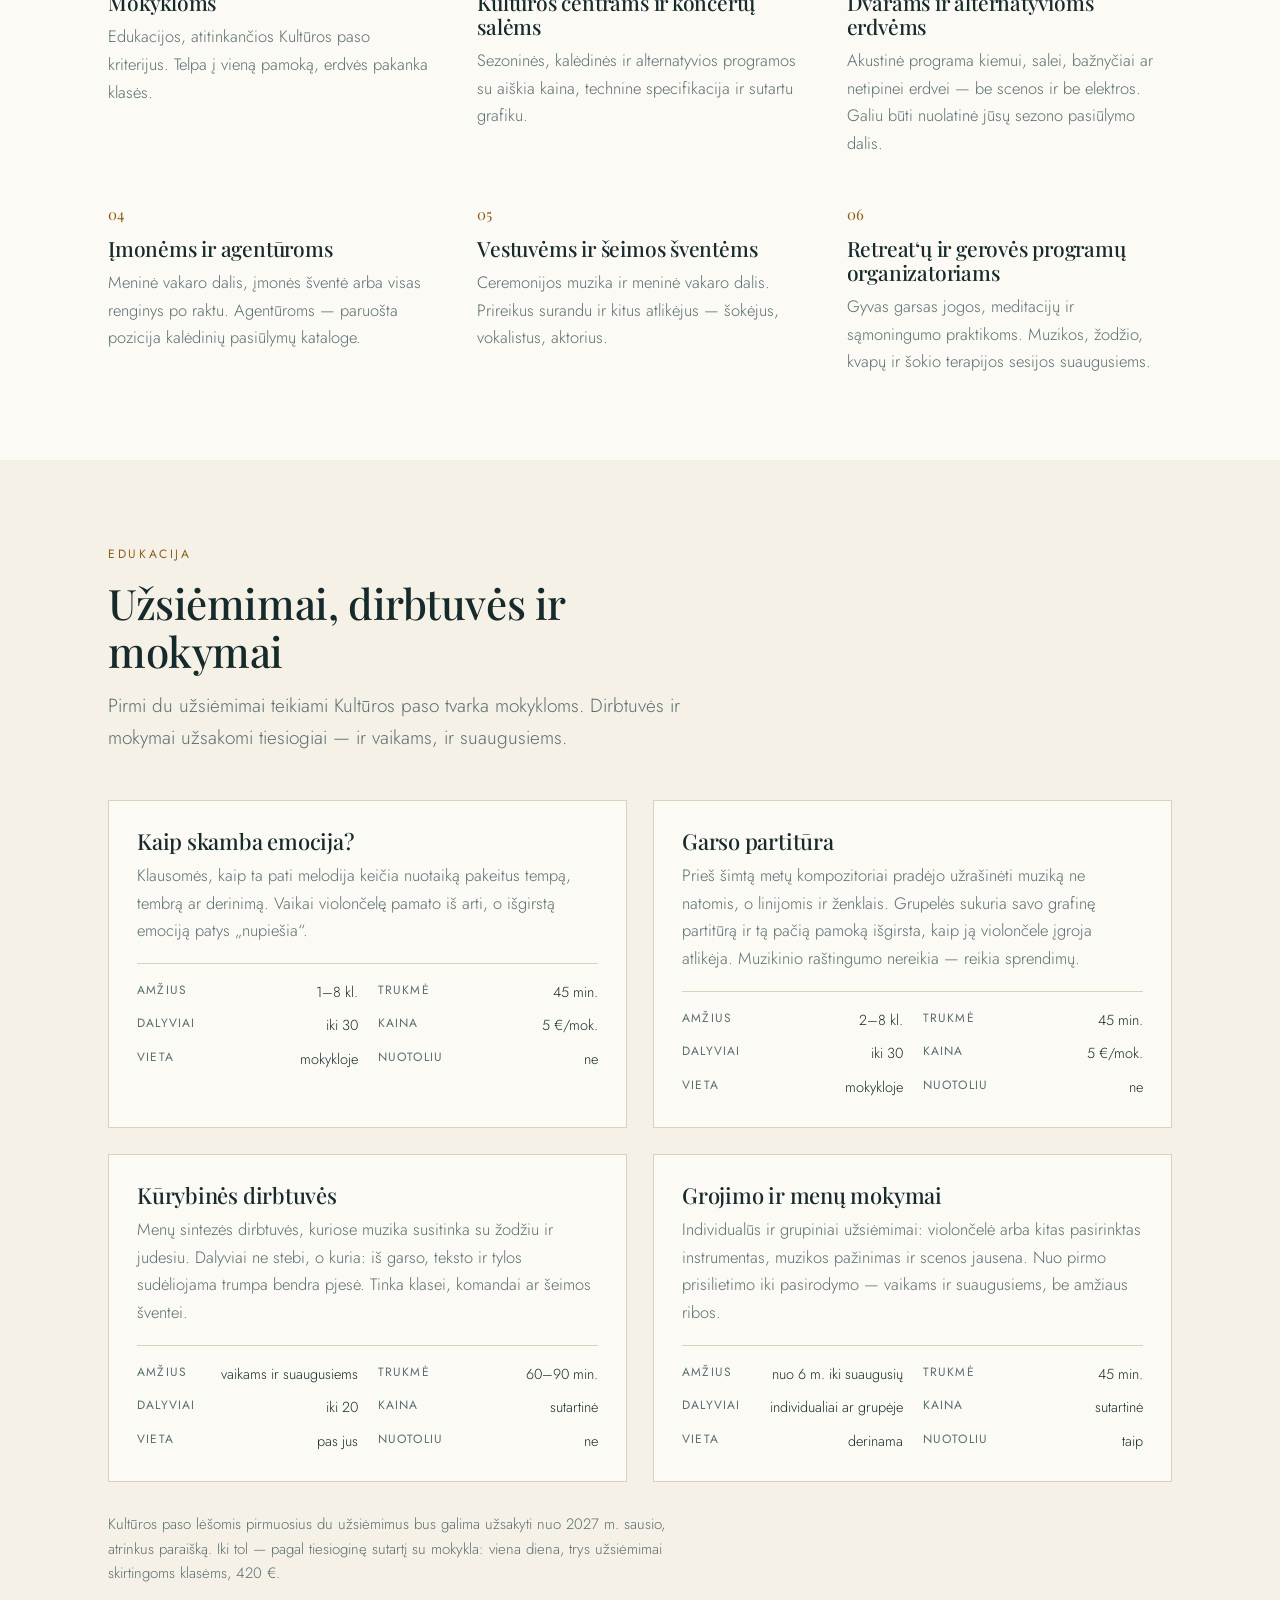
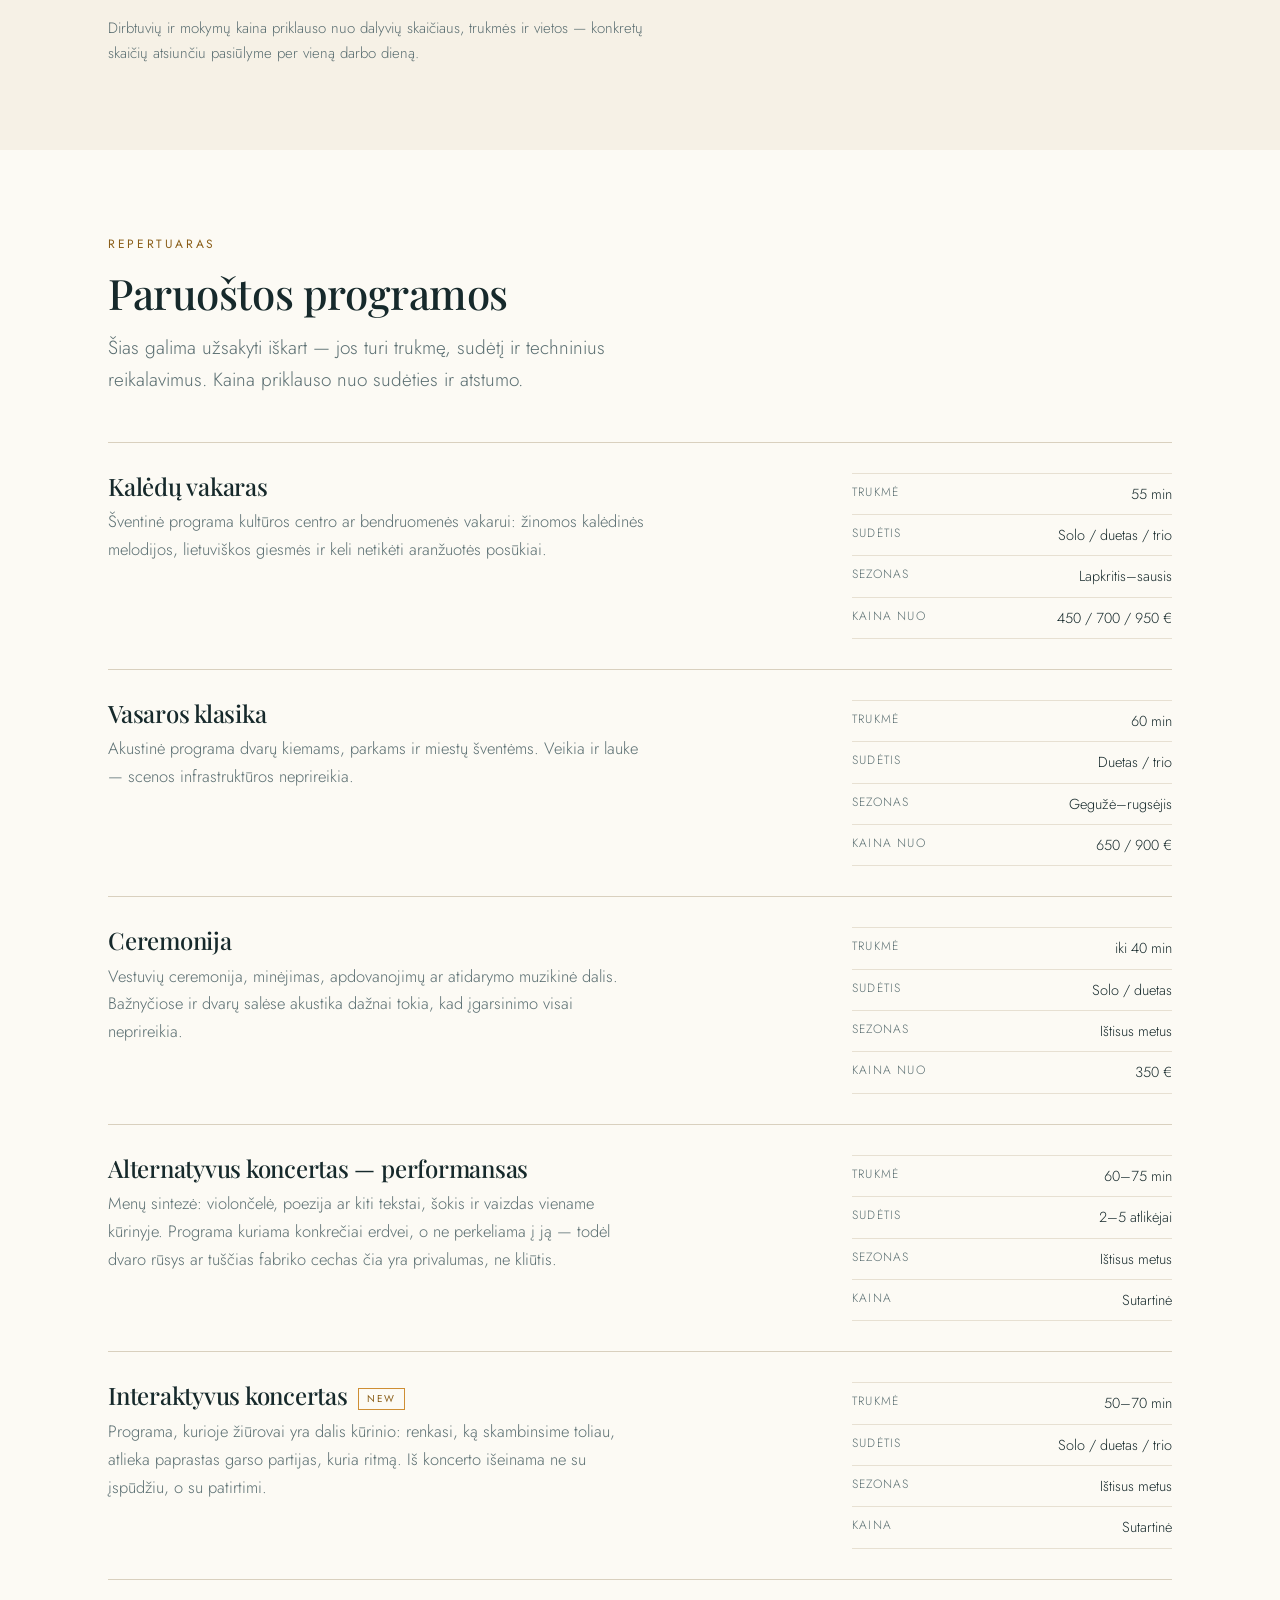
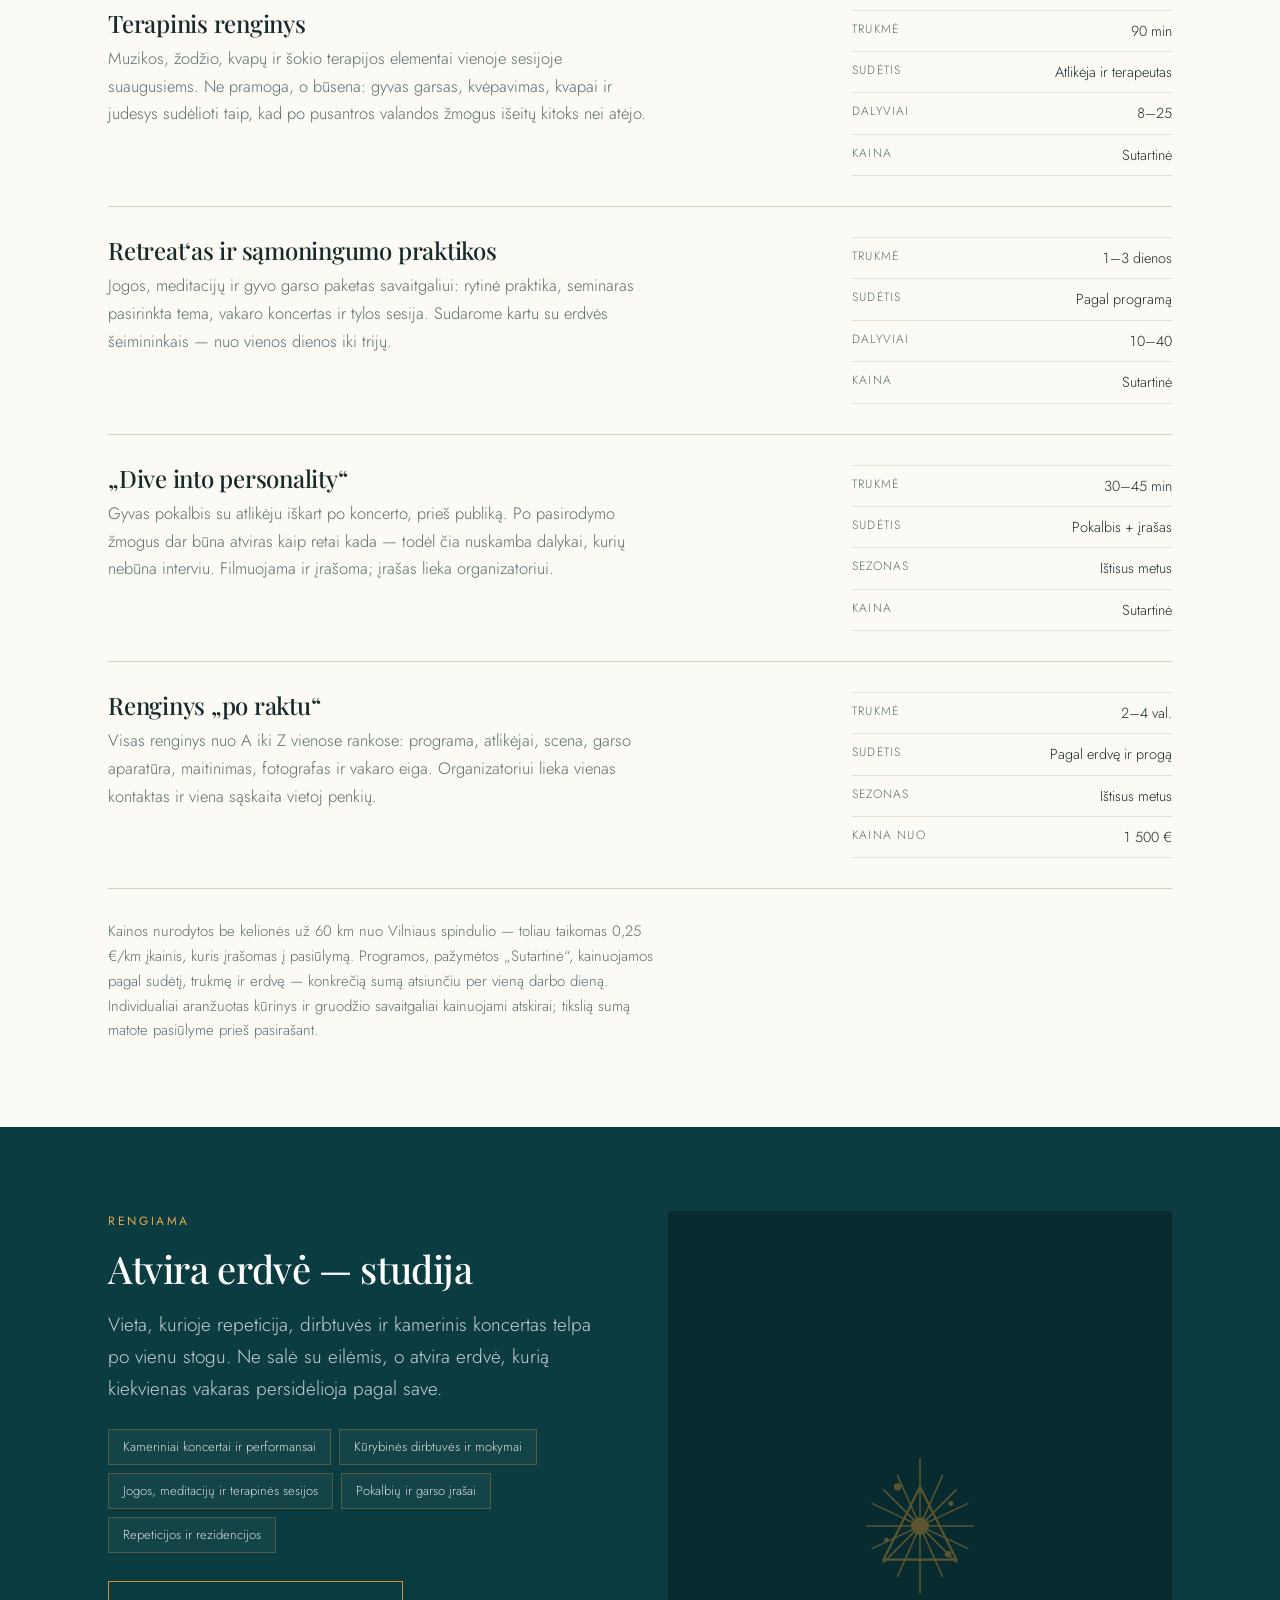
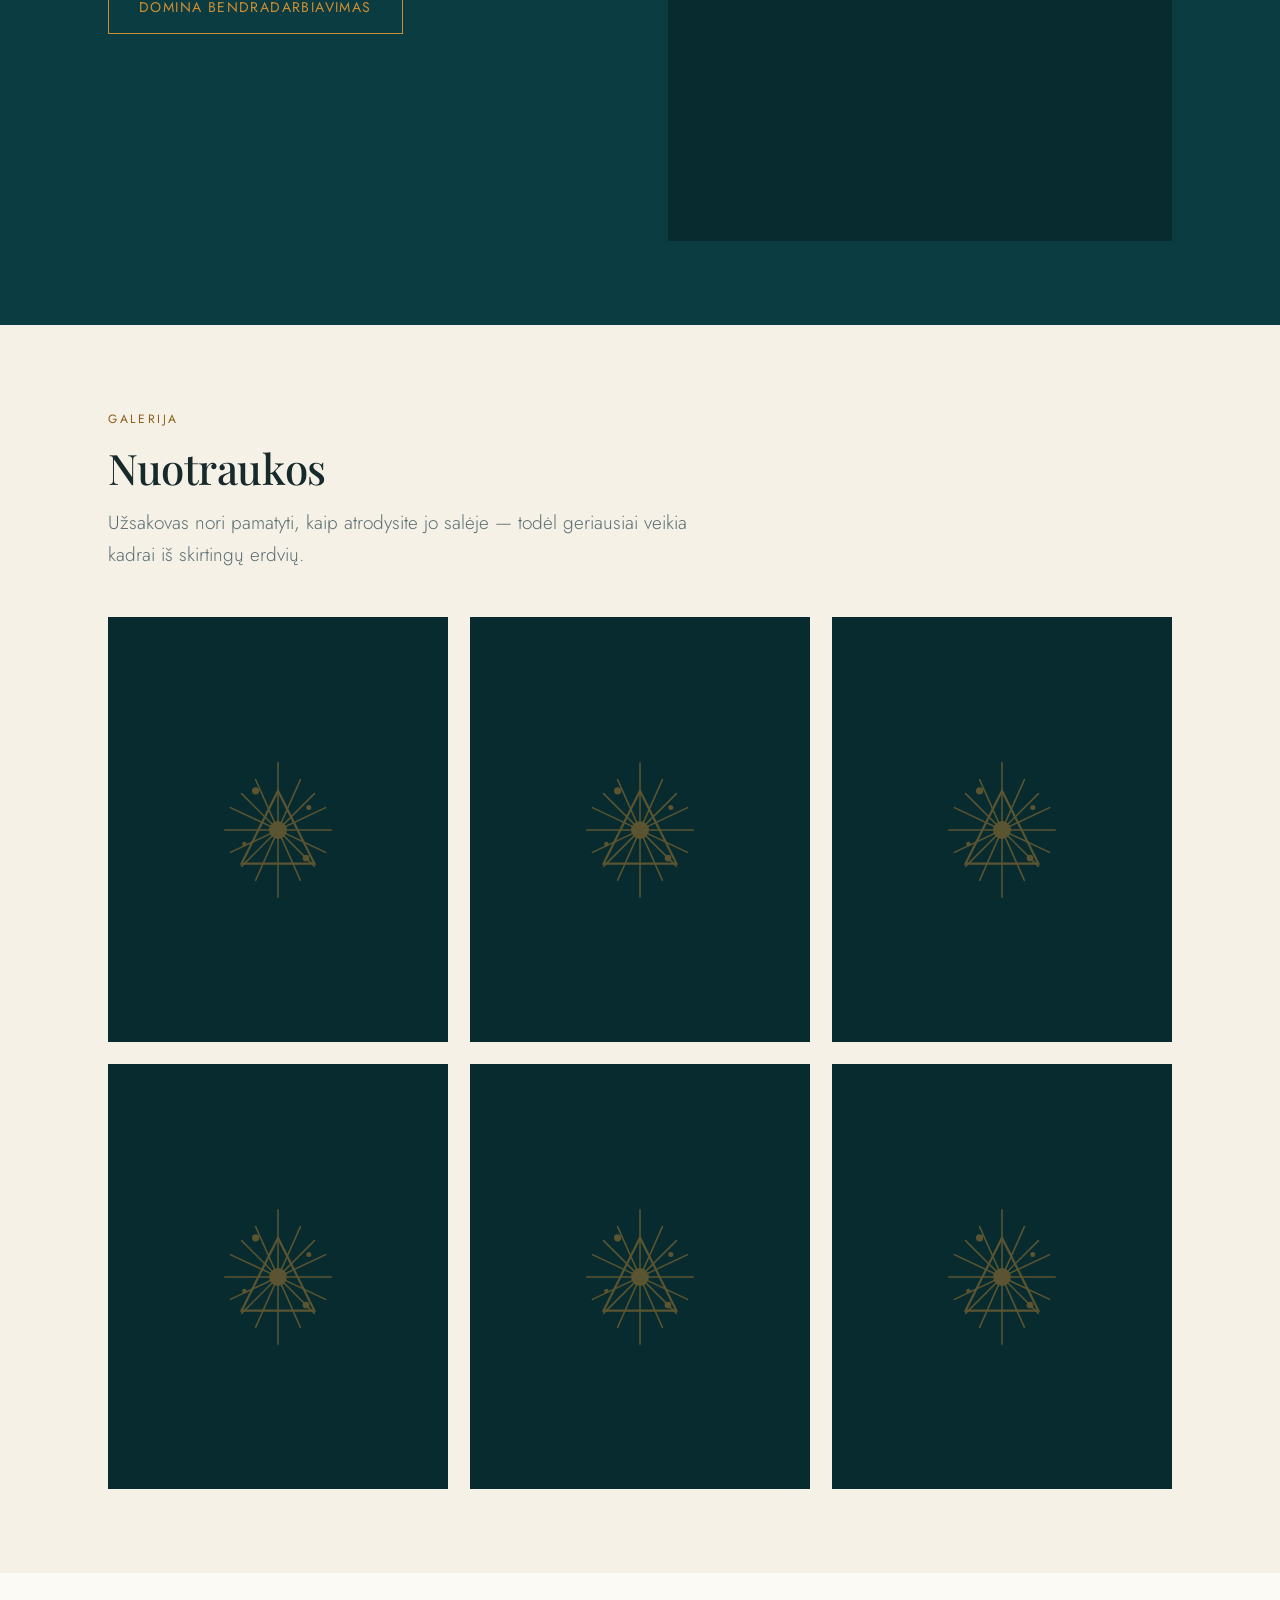
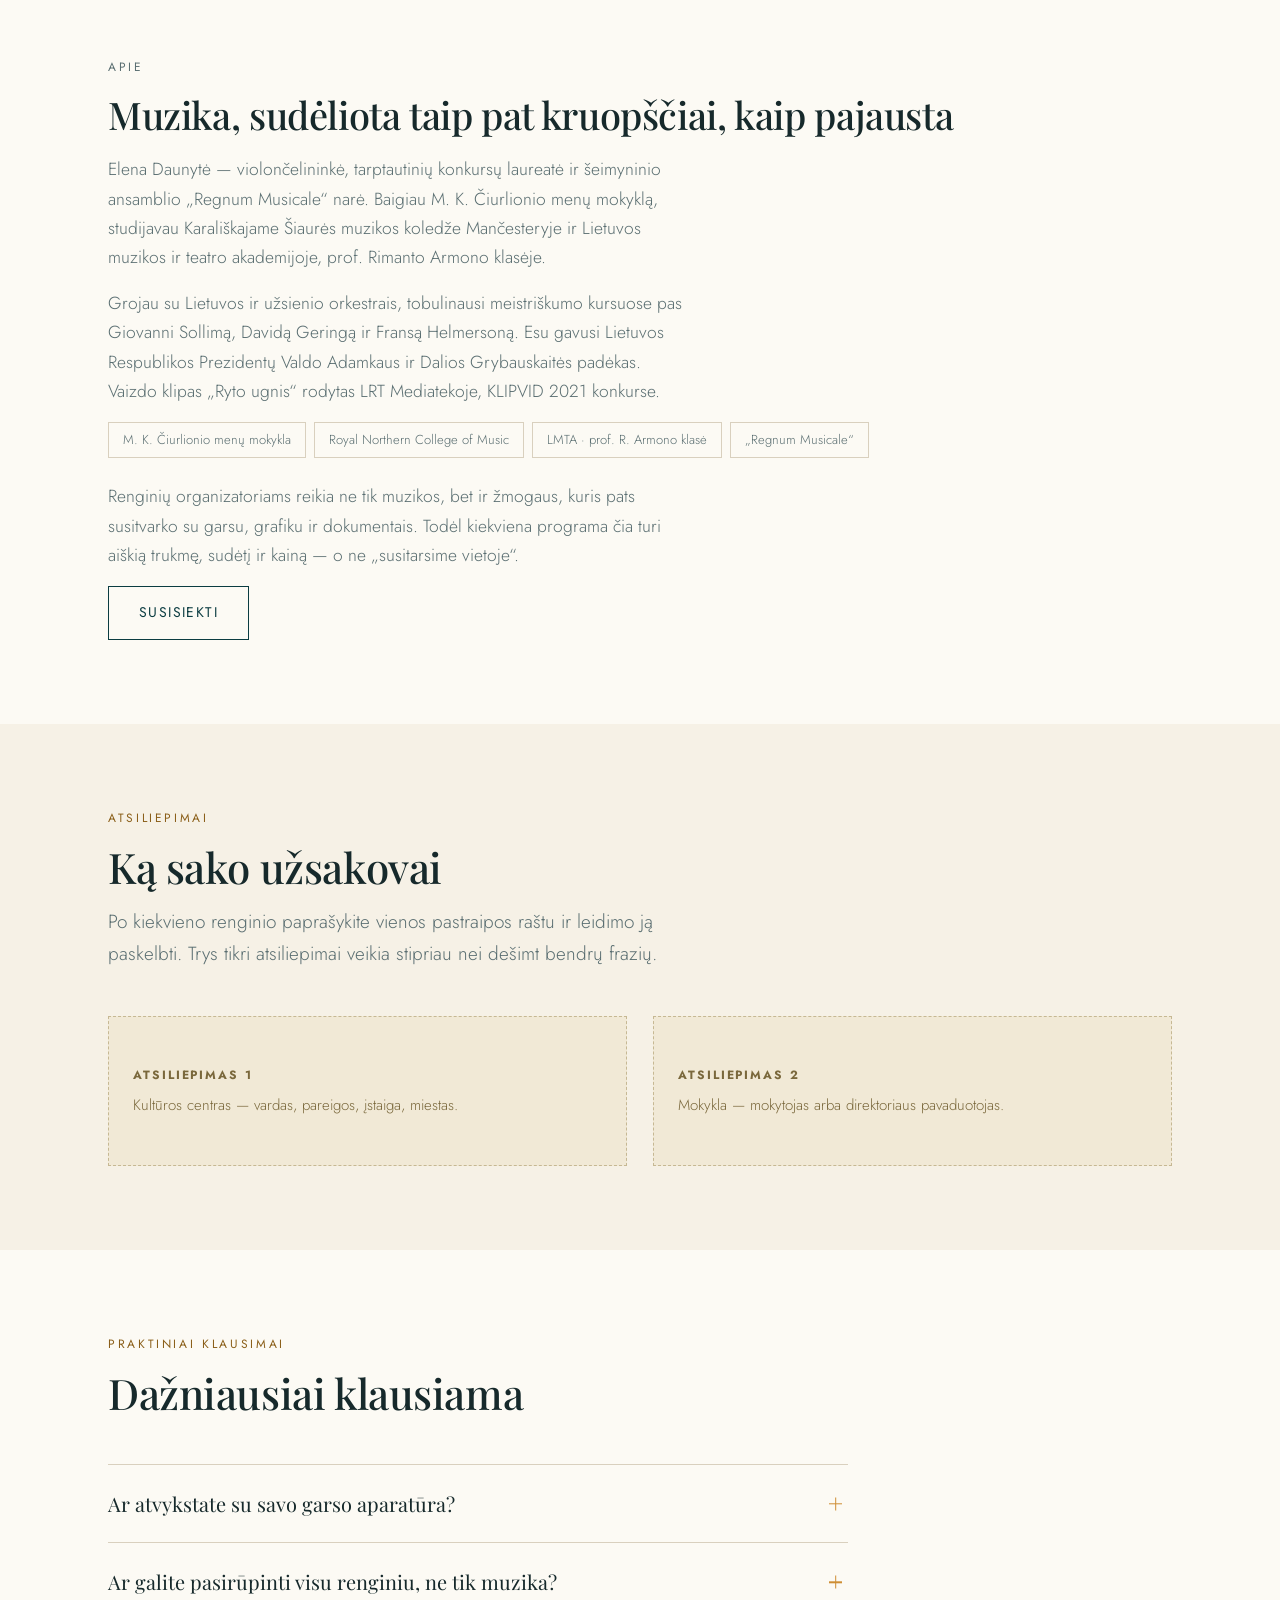
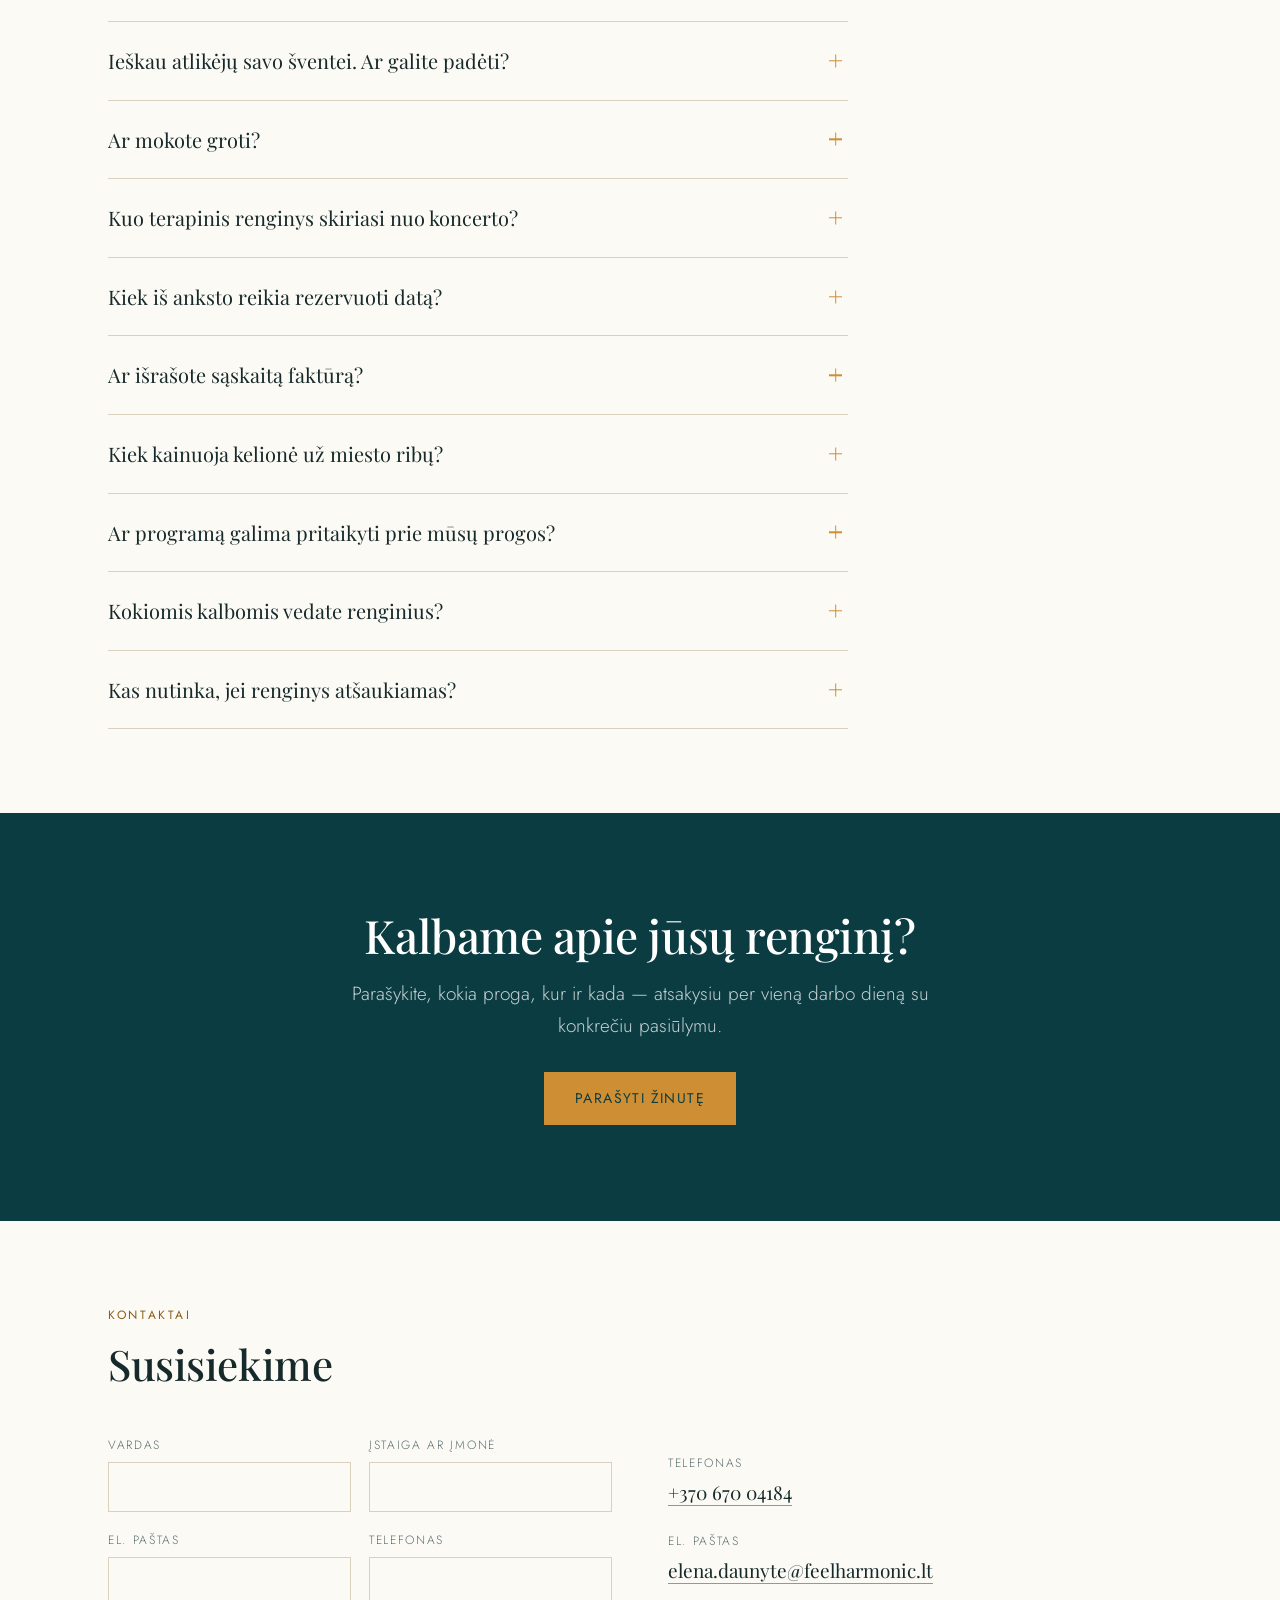
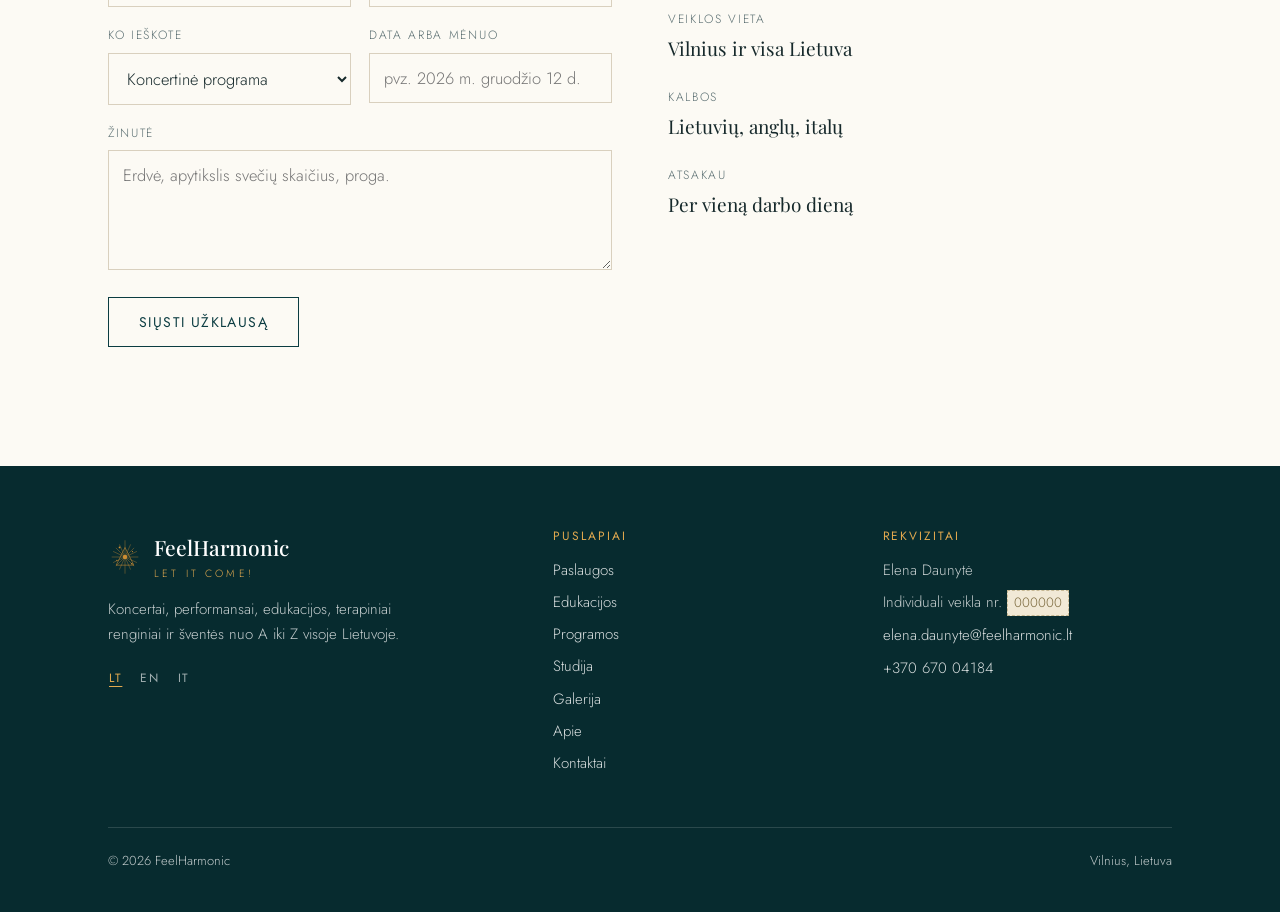
==== commit c0676cf2: "Puslapio papildymai ir trys kalbos: lietuviu, anglu, italu Turinys perkeltas i turinys/*.json; index" ====
--- a/index.html
+++ b/index.html
@@ -5,15 +5,19 @@
 <meta name="viewport" content="width=device-width, initial-scale=1">
 
 <title>FeelHarmonic — Elena Daunytė, violončelė</title>
-<meta name="description" content="Gyva muzika, kultūrinės edukacijos ir renginiai mokykloms, kultūros centrams ir privatiems užsakovams visoje Lietuvoje.">
+<meta name="description" content="Koncertai ir performansai, edukacijos, terapiniai bei sąmoningumo renginiai ir šventės nuo A iki Z — mokykloms, kultūros centrams, dvarams, įmonėms ir privatiems užsakovams visoje Lietuvoje.">
 
 <link rel="canonical" href="https://www.feelharmonic.lt/">
+<link rel="alternate" hreflang="lt" href="https://www.feelharmonic.lt/">
+<link rel="alternate" hreflang="en" href="https://www.feelharmonic.lt/en/">
+<link rel="alternate" hreflang="it" href="https://www.feelharmonic.lt/it/">
+<link rel="alternate" hreflang="x-default" href="https://www.feelharmonic.lt/">
 <meta property="og:url" content="https://www.feelharmonic.lt/">
 <meta property="og:type" content="website">
 <meta property="og:locale" content="lt_LT">
 <meta property="og:site_name" content="FeelHarmonic">
 <meta property="og:title" content="FeelHarmonic — Elena Daunytė, violončelė">
-<meta property="og:description" content="Koncertai, kultūrinės edukacijos ir renginiai visoje Lietuvoje.">
+<meta property="og:description" content="Koncertai, performansai, edukacijos, terapiniai renginiai ir šventės nuo A iki Z visoje Lietuvoje.">
 <meta property="og:image" content="https://www.feelharmonic.lt/assets/img/og.jpg">
 <meta name="twitter:card" content="summary_large_image">
 <meta name="theme-color" content="#0B3C41">
@@ -26,7 +30,6 @@
 <link rel="stylesheet" href="assets/css/style.css">
 </head>
 <body>
-
 <a class="skip" href="#turinys">Pereiti prie turinio</a>
 
 <!-- ženklo šablonas -->
@@ -63,10 +66,15 @@
       <a href="#paslaugos">Paslaugos</a>
       <a href="#edukacijos">Edukacijos</a>
       <a href="#programos">Programos</a>
-      <a href="#galerija">Galerija</a>
+      <a href="#studija">Studija</a>
       <a href="#apie">Apie</a>
       <a class="btn" href="#kontaktai">Susisiekti</a>
     </nav>
+    <div class="langs in-nav" role="group" aria-label="Kalba">
+      <a href="/" hreflang="lt" lang="lt" title="Lietuvių" class="is-current" aria-current="page">LT</a>
+      <a href="/en/" hreflang="en" lang="en" title="English">EN</a>
+      <a href="/it/" hreflang="it" lang="it" title="Italiano">IT</a>
+    </div>
     <button class="burger" id="burger" type="button" aria-expanded="false" aria-controls="mobile-nav" aria-label="Meniu">
       <span></span><span></span><span></span>
     </button>
@@ -78,10 +86,16 @@
   <a href="#irasai">Įrašai</a>
   <a href="#edukacijos">Edukacijos</a>
   <a href="#programos">Programos</a>
+  <a href="#studija">Studija</a>
   <a href="#galerija">Galerija</a>
   <a href="#apie">Apie</a>
   <a href="#duk">DUK</a>
   <a class="btn solid" href="#kontaktai">Susisiekti</a>
+  <div class="langs in-mobile" role="group" aria-label="Kalba">
+      <a href="/" hreflang="lt" lang="lt" title="Lietuvių" class="is-current" aria-current="page">LT</a>
+      <a href="/en/" hreflang="en" lang="en" title="English">EN</a>
+      <a href="/it/" hreflang="it" lang="it" title="Italiano">IT</a>
+    </div>
 </nav>
 
 <main id="top">
@@ -94,7 +108,7 @@
     <div>
       <p class="tagline">Let it come!</p>
       <h1>Gyva muzika, kuri <em>lieka</em> ilgiau nei vakaras</h1>
-      <p class="sub">Violončelės koncertai, kultūrinės edukacijos ir renginiai mokykloms, kultūros centrams bei privatiems užsakovams visoje Lietuvoje.</p>
+      <p class="sub">Violončelės koncertai ir alternatyvūs performansai, kultūrinės edukacijos, terapiniai bei sąmoningumo renginiai ir šventės nuo A iki Z — mokykloms, kultūros centrams, dvarams, įmonėms ir privatiems užsakovams visoje Lietuvoje.</p>
       <div class="acts">
         <a class="btn solid" href="#kontaktai">Užsakyti pasirodymą</a>
         <a class="btn" href="#programos">Peržiūrėti programas</a>
@@ -102,6 +116,7 @@
       <div class="hero-facts">
         <span>Datos rezervuojamos 2–6 mėn. į priekį</span>
         <span>Išrašau sąskaitą faktūrą</span>
+        <span>Dirbu lietuvių, anglų ir italų kalbomis</span>
       </div>
     </div>
 
@@ -121,44 +136,80 @@
   <div class="in">
     <div class="head reveal">
       <p class="eyebrow">Ką siūlau</p>
-      <h2>Trys kryptys, viena kokybė</h2>
-      <p class="lede">Kiekviena programa pritaikoma erdvei, progai ir auditorijai — nuo mokyklos salės iki dvaro.</p>
+      <h2>Šešios kryptys, viena kokybė</h2>
+      <p class="lede">Kiekviena programa pritaikoma erdvei, progai ir auditorijai — nuo mokyklos salės iki dvaro kiemo ar jogos studijos.</p>
     </div>
 
     <div class="grid3 reveal">
       <article class="card">
         <figure class="shot" data-photo>
-          <svg class="ph-empty" viewBox="0 0 100 100" aria-hidden="true"><use href="#mark"/></svg>
-          <img src="assets/img/paslauga-koncertai.jpg" alt="Koncertas salėje" data-optional>
-        </figure>
+        <svg class="ph-empty" viewBox="0 0 100 100" aria-hidden="true"><use href="#mark"/></svg>
+        <img src="assets/img/paslauga-koncertai.jpg" alt="Koncertas salėje" loading="lazy" data-optional>
+      </figure>
         <div class="tx">
-          <h3>Koncertai</h3>
-          <p>Paruoštos programos šventėms, minėjimams ir sezoniniams renginiams. Trukmė, sudėtis ir repertuaras derinami iš anksto.</p>
+          <h3>Koncertai ir performansai</h3>
+          <p>Klasikinės programos šventėms ir minėjimams. Alternatyvūs koncertai — performansai, kuriuose jungiasi muzika, poezija, šokis ir vaizdas. Trukmė, sudėtis ir repertuaras derinami iš anksto.</p>
           <a class="more" href="#programos">Teirautis programų</a>
         </div>
       </article>
 
       <article class="card">
         <figure class="shot" data-photo>
-          <svg class="ph-empty" viewBox="0 0 100 100" aria-hidden="true"><use href="#mark"/></svg>
-          <img src="assets/img/paslauga-edukacijos.jpg" alt="Edukacinis užsiėmimas mokykloje" data-optional>
-        </figure>
+        <svg class="ph-empty" viewBox="0 0 100 100" aria-hidden="true"><use href="#mark"/></svg>
+        <img src="assets/img/paslauga-edukacijos.jpg" alt="Edukacinis užsiėmimas mokykloje" loading="lazy" data-optional>
+      </figure>
         <div class="tx">
-          <h3>Edukacijos</h3>
-          <p>Kultūrinės edukacijos priešmokyklinukams ir 1–12 klasių mokiniams. Apmokama Kultūros paso lėšomis.</p>
+          <h3>Edukacija ir mokymai</h3>
+          <p>Edukaciniai koncertai ir kultūrinės edukacijos mokykloms — apmokamos Kultūros paso lėšomis. Kūrybinės dirbtuvės ir grojimo pasirinktu instrumentu mokymai vaikams ir suaugusiems.</p>
           <a class="more" href="#edukacijos">Žiūrėti užsiėmimus</a>
         </div>
       </article>
 
       <article class="card">
         <figure class="shot" data-photo>
-          <svg class="ph-empty" viewBox="0 0 100 100" aria-hidden="true"><use href="#mark"/></svg>
-          <img src="assets/img/paslauga-renginiai.jpg" alt="Renginys dvare" data-optional>
-        </figure>
+        <svg class="ph-empty" viewBox="0 0 100 100" aria-hidden="true"><use href="#mark"/></svg>
+        <img src="assets/img/paslauga-renginiai.jpg" alt="Renginys dvare" loading="lazy" data-optional>
+      </figure>
         <div class="tx">
-          <h3>Renginiai</h3>
-          <p>Šventė nuo idėjos iki paskutinio akordo: programa, atlikėjai, garsas ir eiga vienose rankose.</p>
+          <h3>Renginiai nuo A iki Z</h3>
+          <p>Meninė dalis vestuvėms, jubiliejams ir įmonių šventėms arba visas renginys po raktu: programa, atlikėjai, scena, garsas, maitinimas, fotografas. Vienas kontaktas ir viena sąskaita vietoj penkių.</p>
           <a class="more" href="#kontaktai">Aptarti renginį</a>
+        </div>
+      </article>
+
+      <article class="card">
+        <figure class="shot" data-photo>
+        <svg class="ph-empty" viewBox="0 0 100 100" aria-hidden="true"><use href="#mark"/></svg>
+        <img src="assets/img/paslauga-terapija.jpg" alt="Terapinis muzikos užsiėmimas" loading="lazy" data-optional>
+      </figure>
+        <div class="tx">
+          <h3>Terapiniai ir sąmoningumo renginiai</h3>
+          <p>Muzikos, žodžio, kvapų ir šokio terapijos suaugusiems. Jogos ir meditacijų paketas, sąmoningumo praktikos, seminarai pasirinkta tema ir retreat‘ai su gyvu garsu.</p>
+          <a class="more" href="#programos">Sudaryti paketą</a>
+        </div>
+      </article>
+
+      <article class="card">
+        <figure class="shot" data-photo>
+        <svg class="ph-empty" viewBox="0 0 100 100" aria-hidden="true"><use href="#mark"/></svg>
+        <img src="assets/img/paslauga-interaktyvu.jpg" alt="Interaktyvus koncertas su publika" loading="lazy" data-optional>
+      </figure>
+        <div class="tx">
+          <h3>Interaktyvūs koncertai<span class="tag-new">NEW</span></h3>
+          <p>Renginiai, kuriuose žiūrovai ne tik klauso: dalyvauja, renkasi, kartais patys suskamba. Tinka bendruomenėms, įmonių komandoms ir šeimų šventėms.</p>
+          <a class="more" href="#programos">Kaip tai vyksta</a>
+        </div>
+      </article>
+
+      <article class="card">
+        <figure class="shot" data-photo>
+        <svg class="ph-empty" viewBox="0 0 100 100" aria-hidden="true"><use href="#mark"/></svg>
+        <img src="assets/img/paslauga-pokalbiai.jpg" alt="Pokalbis su atlikėju po koncerto" loading="lazy" data-optional>
+      </figure>
+        <div class="tx">
+          <h3>„Dive into personality“</h3>
+          <p>Gyvi, jaukūs pokalbiai su atlikėjais iškart po koncerto — kai scena dar neatvėsusi. Filmuojama ir įrašoma; įrašas lieka organizatoriui. Taip pat — atlikėjų paieška ir ryšininkavimas jūsų šventei.</p>
+          <a class="more" href="#programos">Papasakoti daugiau</a>
         </div>
       </article>
     </div>
@@ -200,7 +251,7 @@
 <section id="kam">
   <div class="in">
     <div class="div reveal"><span></span><svg aria-hidden="true"><use href="#mark"/></svg><span></span></div>
-    <div class="grid3 plain who4 reveal">
+    <div class="who-grid reveal">
       <div class="who">
         <span class="n">01</span>
         <h3>Mokykloms</h3>
@@ -208,18 +259,28 @@
       </div>
       <div class="who">
         <span class="n">02</span>
-        <h3>Kultūros centrams</h3>
-        <p>Sezoninės ir kalėdinės programos su aiškia kaina, technine specifikacija ir sutartu grafiku.</p>
+        <h3>Kultūros centrams ir koncertų salėms</h3>
+        <p>Sezoninės, kalėdinės ir alternatyvios programos su aiškia kaina, technine specifikacija ir sutartu grafiku.</p>
       </div>
       <div class="who">
         <span class="n">03</span>
-        <h3>Dvarams ir erdvėms</h3>
-        <p>Akustinė programa kiemui, salei ar bažnyčiai — be scenos ir be elektros. Galiu būti nuolatinė jūsų sezono pasiūlymo dalis.</p>
+        <h3>Dvarams ir alternatyvioms erdvėms</h3>
+        <p>Akustinė programa kiemui, salei, bažnyčiai ar netipinei erdvei — be scenos ir be elektros. Galiu būti nuolatinė jūsų sezono pasiūlymo dalis.</p>
       </div>
       <div class="who">
         <span class="n">04</span>
         <h3>Įmonėms ir agentūroms</h3>
-        <p>Meninė vakaro dalis arba visas renginys po raktu. Agentūroms — paruošta pozicija kalėdinių pasiūlymų kataloge.</p>
+        <p>Meninė vakaro dalis, įmonės šventė arba visas renginys po raktu. Agentūroms — paruošta pozicija kalėdinių pasiūlymų kataloge.</p>
+      </div>
+      <div class="who">
+        <span class="n">05</span>
+        <h3>Vestuvėms ir šeimos šventėms</h3>
+        <p>Ceremonijos muzika ir meninė vakaro dalis. Prireikus surandu ir kitus atlikėjus — šokėjus, vokalistus, aktorius.</p>
+      </div>
+      <div class="who">
+        <span class="n">06</span>
+        <h3>Retreat‘ų ir gerovės programų organizatoriams</h3>
+        <p>Gyvas garsas jogos, meditacijų ir sąmoningumo praktikoms. Muzikos, žodžio, kvapų ir šokio terapijos sesijos suaugusiems.</p>
       </div>
     </div>
   </div>
@@ -229,9 +290,9 @@
 <section id="edukacijos" class="band-cream">
   <div class="in">
     <div class="head reveal">
-      <p class="eyebrow">Kultūros pasas</p>
-      <h2>Edukaciniai užsiėmimai</h2>
-      <p class="lede">Visa informacija, kurios reikia mokytojui, — vienoje vietoje.</p>
+      <p class="eyebrow">Edukacija</p>
+      <h2>Užsiėmimai, dirbtuvės ir mokymai</h2>
+      <p class="lede">Pirmi du užsiėmimai teikiami Kultūros paso tvarka mokykloms. Dirbtuvės ir mokymai užsakomi tiesiogiai — ir vaikams, ir suaugusiems.</p>
     </div>
 
     <div class="edu reveal">
@@ -260,9 +321,36 @@
           <li><b>Nuotoliu</b><span>ne</span></li>
         </ul>
       </article>
-    </div>
-
-    <p class="after-note reveal">Kultūros paso lėšomis užsiėmimus bus galima užsakyti nuo 2027 m. sausio, atrinkus paraišką. Iki tol — pagal tiesioginę sutartį su mokykla: viena diena, trys užsiėmimai skirtingoms klasėms, 420 €.</p>
+
+      <article>
+        <h3>Kūrybinės dirbtuvės</h3>
+        <p>Menų sintezės dirbtuvės, kuriose muzika susitinka su žodžiu ir judesiu. Dalyviai ne stebi, o kuria: iš garso, teksto ir tylos sudėliojama trumpa bendra pjesė. Tinka klasei, komandai ar šeimos šventei.</p>
+        <ul class="facts">
+          <li><b>Amžius</b><span>vaikams ir suaugusiems</span></li>
+          <li><b>Trukmė</b><span>60–90 min.</span></li>
+          <li><b>Dalyviai</b><span>iki 20</span></li>
+          <li><b>Kaina</b><span>sutartinė</span></li>
+          <li><b>Vieta</b><span>pas jus</span></li>
+          <li><b>Nuotoliu</b><span>ne</span></li>
+        </ul>
+      </article>
+
+      <article>
+        <h3>Grojimo ir menų mokymai</h3>
+        <p>Individualūs ir grupiniai užsiėmimai: violončelė arba kitas pasirinktas instrumentas, muzikos pažinimas ir scenos jausena. Nuo pirmo prisilietimo iki pasirodymo — vaikams ir suaugusiems, be amžiaus ribos.</p>
+        <ul class="facts">
+          <li><b>Amžius</b><span>nuo 6 m. iki suaugusių</span></li>
+          <li><b>Trukmė</b><span>45 min.</span></li>
+          <li><b>Dalyviai</b><span>individualiai ar grupėje</span></li>
+          <li><b>Kaina</b><span>sutartinė</span></li>
+          <li><b>Vieta</b><span>derinama</span></li>
+          <li><b>Nuotoliu</b><span>taip</span></li>
+        </ul>
+      </article>
+    </div>
+
+    <p class="after-note reveal">Kultūros paso lėšomis pirmuosius du užsiėmimus bus galima užsakyti nuo 2027 m. sausio, atrinkus paraišką. Iki tol — pagal tiesioginę sutartį su mokykla: viena diena, trys užsiėmimai skirtingoms klasėms, 420 €.</p>
+    <p class="after-note reveal">Dirbtuvių ir mokymų kaina priklauso nuo dalyvių skaičiaus, trukmės ir vietos — konkretų skaičių atsiunčiu pasiūlyme per vieną darbo dieną.</p>
   </div>
 </section>
 
@@ -317,8 +405,73 @@
 
       <article class="prog">
         <div>
+          <h3>Alternatyvus koncertas — performansas</h3>
+          <p>Menų sintezė: violončelė, poezija ar kiti tekstai, šokis ir vaizdas viename kūrinyje. Programa kuriama konkrečiai erdvei, o ne perkeliama į ją — todėl dvaro rūsys ar tuščias fabriko cechas čia yra privalumas, ne kliūtis.</p>
+        </div>
+        <div class="prog-specs">
+          <div><span class="k">Trukmė</span><span class="v">60–75 min</span></div>
+          <div><span class="k">Sudėtis</span><span class="v">2–5 atlikėjai</span></div>
+          <div><span class="k">Sezonas</span><span class="v">Ištisus metus</span></div>
+          <div><span class="k">Kaina</span><span class="v">Sutartinė</span></div>
+        </div>
+      </article>
+
+      <article class="prog">
+        <div>
+          <h3>Interaktyvus koncertas<span class="tag-new">NEW</span></h3>
+          <p>Programa, kurioje žiūrovai yra dalis kūrinio: renkasi, ką skambinsime toliau, atlieka paprastas garso partijas, kuria ritmą. Iš koncerto išeinama ne su įspūdžiu, o su patirtimi.</p>
+        </div>
+        <div class="prog-specs">
+          <div><span class="k">Trukmė</span><span class="v">50–70 min</span></div>
+          <div><span class="k">Sudėtis</span><span class="v">Solo / duetas / trio</span></div>
+          <div><span class="k">Sezonas</span><span class="v">Ištisus metus</span></div>
+          <div><span class="k">Kaina</span><span class="v">Sutartinė</span></div>
+        </div>
+      </article>
+
+      <article class="prog">
+        <div>
+          <h3>Terapinis renginys</h3>
+          <p>Muzikos, žodžio, kvapų ir šokio terapijos elementai vienoje sesijoje suaugusiems. Ne pramoga, o būsena: gyvas garsas, kvėpavimas, kvapai ir judesys sudėlioti taip, kad po pusantros valandos žmogus išeitų kitoks nei atėjo.</p>
+        </div>
+        <div class="prog-specs">
+          <div><span class="k">Trukmė</span><span class="v">90 min</span></div>
+          <div><span class="k">Sudėtis</span><span class="v">Atlikėja ir terapeutas</span></div>
+          <div><span class="k">Dalyviai</span><span class="v">8–25</span></div>
+          <div><span class="k">Kaina</span><span class="v">Sutartinė</span></div>
+        </div>
+      </article>
+
+      <article class="prog">
+        <div>
+          <h3>Retreat‘as ir sąmoningumo praktikos</h3>
+          <p>Jogos, meditacijų ir gyvo garso paketas savaitgaliui: rytinė praktika, seminaras pasirinkta tema, vakaro koncertas ir tylos sesija. Sudarome kartu su erdvės šeimininkais — nuo vienos dienos iki trijų.</p>
+        </div>
+        <div class="prog-specs">
+          <div><span class="k">Trukmė</span><span class="v">1–3 dienos</span></div>
+          <div><span class="k">Sudėtis</span><span class="v">Pagal programą</span></div>
+          <div><span class="k">Dalyviai</span><span class="v">10–40</span></div>
+          <div><span class="k">Kaina</span><span class="v">Sutartinė</span></div>
+        </div>
+      </article>
+
+      <article class="prog">
+        <div>
+          <h3>„Dive into personality“</h3>
+          <p>Gyvas pokalbis su atlikėju iškart po koncerto, prieš publiką. Po pasirodymo žmogus dar būna atviras kaip retai kada — todėl čia nuskamba dalykai, kurių nebūna interviu. Filmuojama ir įrašoma; įrašas lieka organizatoriui.</p>
+        </div>
+        <div class="prog-specs">
+          <div><span class="k">Trukmė</span><span class="v">30–45 min</span></div>
+          <div><span class="k">Sudėtis</span><span class="v">Pokalbis + įrašas</span></div>
+          <div><span class="k">Sezonas</span><span class="v">Ištisus metus</span></div>
+          <div><span class="k">Kaina</span><span class="v">Sutartinė</span></div>
+        </div>
+      </article>
+
+      <article class="prog">
+        <div>
           <h3>Renginys „po raktu“</h3>
-          <p>Visa meninė dalis vienose rankose: programa, atlikėjai, garso aparatūra ir vakaro eiga. Organizatoriui lieka vienas kontaktas ir viena sąskaita vietoj penkių.</p>
+          <p>Visas renginys nuo A iki Z vienose rankose: programa, atlikėjai, scena, garso aparatūra, maitinimas, fotografas ir vakaro eiga. Organizatoriui lieka vienas kontaktas ir viena sąskaita vietoj penkių.</p>
         </div>
         <div class="prog-specs">
           <div><span class="k">Trukmė</span><span class="v">2–4 val.</span></div>
@@ -329,7 +482,32 @@
       </article>
     </div>
 
-    <p class="after-note reveal">Kainos nurodytos be kelionės už 60 km nuo Vilniaus spindulio — toliau taikomas 0,25 €/km įkainis, kuris įrašomas į pasiūlymą. Individualiai aranžuotas kūrinys ir gruodžio savaitgaliai kainuojami atskirai; tikslią sumą matote pasiūlyme prieš pasirašant.</p>
+    <p class="after-note reveal">Kainos nurodytos be kelionės už 60 km nuo Vilniaus spindulio — toliau taikomas 0,25 €/km įkainis, kuris įrašomas į pasiūlymą. Programos, pažymėtos „Sutartinė“, kainuojamos pagal sudėtį, trukmę ir erdvę — konkrečią sumą atsiunčiu per vieną darbo dieną. Individualiai aranžuotas kūrinys ir gruodžio savaitgaliai kainuojami atskirai; tikslią sumą matote pasiūlyme prieš pasirašant.</p>
+  </div>
+</section>
+
+<!-- ---------- STUDIJA ---------- -->
+<section id="studija" class="band-teal">
+  <div class="in">
+    <div class="two studio reveal">
+      <div>
+        <p class="eyebrow">Rengiama</p>
+        <h2>Atvira erdvė — studija</h2>
+        <p class="lede">Vieta, kurioje repeticija, dirbtuvės ir kamerinis koncertas telpa po vienu stogu. Ne salė su eilėmis, o atvira erdvė, kurią kiekvienas vakaras persidėlioja pagal save.</p>
+        <ul class="creds">
+          <li>Kameriniai koncertai ir performansai</li>
+          <li>Kūrybinės dirbtuvės ir mokymai</li>
+          <li>Jogos, meditacijų ir terapinės sesijos</li>
+          <li>Pokalbių ir garso įrašai</li>
+          <li>Repeticijos ir rezidencijos</li>
+        </ul>
+        <a class="btn" href="#kontaktai">Domina bendradarbiavimas</a>
+      </div>
+      <div class="about-photo" data-photo>
+        <svg class="ph-empty" viewBox="0 0 100 100" aria-hidden="true"><use href="#mark"/></svg>
+        <img src="assets/img/studija.jpg" alt="Atvira studijos erdvė" loading="lazy" data-optional>
+      </div>
+    </div>
   </div>
 </section>
 
@@ -345,32 +523,32 @@
     <div class="gallery reveal">
       <figure class="shot" data-photo>
         <svg class="ph-empty" viewBox="0 0 100 100" aria-hidden="true"><use href="#mark"/></svg>
-        <img src="assets/img/galerija-1.jpg" alt="Elena Daunytė su violončele" data-optional>
+        <img src="assets/img/galerija-1.jpg" alt="Elena Daunytė su violončele" loading="lazy" data-optional>
         <figcaption>Portretas</figcaption>
       </figure>
       <figure class="shot" data-photo>
         <svg class="ph-empty" viewBox="0 0 100 100" aria-hidden="true"><use href="#mark"/></svg>
-        <img src="assets/img/galerija-2.jpg" alt="Koncertas salėje" data-optional>
+        <img src="assets/img/galerija-2.jpg" alt="Koncertas salėje" loading="lazy" data-optional>
         <figcaption>Koncertas salėje</figcaption>
       </figure>
       <figure class="shot" data-photo>
         <svg class="ph-empty" viewBox="0 0 100 100" aria-hidden="true"><use href="#mark"/></svg>
-        <img src="assets/img/galerija-3.jpg" alt="Pasirodymas dvare" data-optional>
+        <img src="assets/img/galerija-3.jpg" alt="Pasirodymas dvare" loading="lazy" data-optional>
         <figcaption>Dvaras, bažnyčia</figcaption>
       </figure>
       <figure class="shot" data-photo>
         <svg class="ph-empty" viewBox="0 0 100 100" aria-hidden="true"><use href="#mark"/></svg>
-        <img src="assets/img/galerija-4.jpg" alt="Edukacinis užsiėmimas mokykloje" data-optional>
+        <img src="assets/img/galerija-4.jpg" alt="Edukacinis užsiėmimas mokykloje" loading="lazy" data-optional>
         <figcaption>Edukacija mokykloje</figcaption>
       </figure>
       <figure class="shot" data-photo>
         <svg class="ph-empty" viewBox="0 0 100 100" aria-hidden="true"><use href="#mark"/></svg>
-        <img src="assets/img/galerija-5.jpg" alt="Pasirodymas lauke" data-optional>
+        <img src="assets/img/galerija-5.jpg" alt="Pasirodymas lauke" loading="lazy" data-optional>
         <figcaption>Lauko renginys</figcaption>
       </figure>
       <figure class="shot" data-photo>
         <svg class="ph-empty" viewBox="0 0 100 100" aria-hidden="true"><use href="#mark"/></svg>
-        <img src="assets/img/galerija-6.jpg" alt="Violončelės detalė" data-optional>
+        <img src="assets/img/galerija-6.jpg" alt="Violončelės detalė" loading="lazy" data-optional>
         <figcaption>Detalė</figcaption>
       </figure>
     </div>
@@ -400,7 +578,7 @@
 
       <div class="about-photo" data-photo>
         <svg class="ph-empty" viewBox="0 0 100 100" aria-hidden="true"><use href="#mark"/></svg>
-        <img src="assets/img/apie.jpg" alt="Elena Daunytė koncerte" data-optional>
+        <img src="assets/img/apie.jpg" alt="Elena Daunytė koncerte" loading="lazy" data-optional>
       </div>
     </div>
   </div>
@@ -434,6 +612,22 @@
         <div class="ans">Taip. Turiu nešiojamą garso sistemą, kurios pakanka iki <span class="fill">nurodyti skaičių</span> žmonių salei ir nedideliems lauko renginiams. Akustinėse erdvėse violončelė dažnai skamba geriausiai visai be įgarsinimo.</div>
       </details>
       <details>
+        <summary>Ar galite pasirūpinti visu renginiu, ne tik muzika?</summary>
+        <div class="ans">Taip — tai vadinu renginiu nuo A iki Z. Programa, atlikėjai, scena, garsas, maitinimas ir fotografas suderinami per mane, o jūs gaunate vieną kontaktą ir vieną sąskaitą. Jei reikia tik meninės dalies vestuvėms ar įmonės šventei — taip pat įprasta.</div>
+      </details>
+      <details>
+        <summary>Ieškau atlikėjų savo šventei. Ar galite padėti?</summary>
+        <div class="ans">Taip. Ryšininkavimas — atskira paslauga: pagal progą, erdvę ir biudžetą parenku muzikantus, šokėjus, vokalistus ar aktorius ir suderinu jų grafikus. Jums lieka pasirinkti iš paruoštų variantų.</div>
+      </details>
+      <details>
+        <summary>Ar mokote groti?</summary>
+        <div class="ans">Taip — individualiai ir grupėse, vaikus ir suaugusiuosius. Violončelė arba kitas pasirinktas instrumentas, muzikos pažinimas, scenos jausena. Pradedantiesiems ankstesnio pasiruošimo nereikia.</div>
+      </details>
+      <details>
+        <summary>Kuo terapinis renginys skiriasi nuo koncerto?</summary>
+        <div class="ans">Koncerte klausotės, terapinėje sesijoje dalyvaujate. Muzika, žodis, kvapai ir judesys sudėlioti ne dėl įspūdžio, o dėl būsenos, todėl grupė mažesnė (8–25 žmonės), o programa vedama kartu su terapeutu.</div>
+      </details>
+      <details>
         <summary>Kiek iš anksto reikia rezervuoti datą?</summary>
         <div class="ans">Kalėdiniam sezonui — nuo rugsėjo, nes gruodžio savaitgaliai užsipildo pirmi. Kitu metu užtenka 4–6 savaičių.</div>
       </details>
@@ -448,6 +642,10 @@
       <details>
         <summary>Ar programą galima pritaikyti prie mūsų progos?</summary>
         <div class="ans">Taip, ir tai įprasta. Repertuaras, trukmė ir kalbėjimo dalis derinami prieš renginį. Jei turite konkretų kūrinį, pasakykite iš anksto — paruošimui reikia laiko.</div>
+      </details>
+      <details>
+        <summary>Kokiomis kalbomis vedate renginius?</summary>
+        <div class="ans">Lietuvių, anglų ir italų. Užsienio svečiams skirtus koncertus, edukacijas ir pokalbius galiu vesti angliškai arba itališkai be vertėjo.</div>
       </details>
       <details>
         <summary>Kas nutinka, jei renginys atšaukiamas?</summary>
@@ -475,7 +673,7 @@
     </div>
 
     <div class="two reveal">
-      <form id="uzklausa" novalidate>
+      <form id="uzklausa" novalidate data-msg-invalid="Užpildykite vardą ir el. paštą — be jų negalėsiu atsakyti." data-msg-sending="Siunčiama…" data-msg-ok="Ačiū — užklausa gauta. Atsakysiu per vieną darbo dieną." data-msg-fail="Nepavyko išsiųsti. Parašykite tiesiai adresu" data-msg-mailto="Atidaryta jūsų el. pašto programa. Jei nieko neįvyko, rašykite adresu" data-mail-subject="Užklausa dėl" data-mail-fallback="programos" data-mail-name="Vardas" data-mail-org="Įstaiga" data-mail-email="El. paštas" data-mail-phone="Telefonas" data-mail-type="Ko ieško" data-mail-date="Data">
         <div class="row2">
           <div class="field"><label for="v">Vardas</label><input id="v" name="vardas" type="text" autocomplete="name" required></div>
           <div class="field"><label for="i">Įstaiga ar įmonė</label><input id="i" name="istaiga" type="text" autocomplete="organization"></div>
@@ -490,8 +688,15 @@
             <select id="k" name="tipas">
               <option>Koncertinė programa</option>
               <option>Sezoninė ar kalėdinė programa</option>
+              <option>Alternatyvus koncertas ar performansas</option>
+              <option>Interaktyvus koncertas</option>
               <option>Edukacinis užsiėmimas mokykloje</option>
-              <option>Renginys po raktu</option>
+              <option>Kūrybinės dirbtuvės ar mokymai</option>
+              <option>Terapinis ar sąmoningumo renginys</option>
+              <option>Retreat‘as</option>
+              <option>Vestuvės ar šeimos šventė</option>
+              <option>Renginys nuo A iki Z</option>
+              <option>Atlikėjų paieška</option>
               <option>Kita — parašysiu žinutėje</option>
             </select>
           </div>
@@ -508,13 +713,12 @@
       <dl class="direct">
         <dt>Telefonas</dt>
         <dd><a href="tel:+37067004184">+370 670 04184</a></dd>
-
         <dt>El. paštas</dt>
         <dd><a data-email href="mailto:elena.daunyte@feelharmonic.lt">elena.daunyte@feelharmonic.lt</a></dd>
-
         <dt>Veiklos vieta</dt>
         <dd>Vilnius ir visa Lietuva</dd>
-
+        <dt>Kalbos</dt>
+        <dd>Lietuvių, anglų, italų</dd>
         <dt>Atsakau</dt>
         <dd>Per vieną darbo dieną</dd>
       </dl>
@@ -532,7 +736,12 @@
           <svg aria-hidden="true"><use href="#mark"/></svg>
           <div><b>FeelHarmonic</b><span class="tg">Let it come!</span></div>
         </div>
-        <p style="max-width:34ch;margin:0">Violončelės koncertai, kultūrinės edukacijos ir renginiai visoje Lietuvoje.</p>
+        <p style="max-width:34ch;margin:0 0 18px">Koncertai, performansai, edukacijos, terapiniai renginiai ir šventės nuo A iki Z visoje Lietuvoje.</p>
+        <div class="langs in-footer" role="group" aria-label="Kalba">
+      <a href="/" hreflang="lt" lang="lt" title="Lietuvių" class="is-current" aria-current="page">LT</a>
+      <a href="/en/" hreflang="en" lang="en" title="English">EN</a>
+      <a href="/it/" hreflang="it" lang="it" title="Italiano">IT</a>
+    </div>
       </div>
       <div>
         <h4>Puslapiai</h4>
@@ -540,6 +749,8 @@
           <li><a href="#paslaugos">Paslaugos</a></li>
           <li><a href="#edukacijos">Edukacijos</a></li>
           <li><a href="#programos">Programos</a></li>
+          <li><a href="#studija">Studija</a></li>
+          <li><a href="#galerija">Galerija</a></li>
           <li><a href="#apie">Apie</a></li>
           <li><a href="#kontaktai">Kontaktai</a></li>
         </ul>
@@ -555,7 +766,7 @@
       </div>
     </div>
     <div class="fbot">
-      <span>© <span id="year">2026</span> FeelHarmonic</span>
+      <span>&copy; <span id="year">2026</span> FeelHarmonic</span>
       <span>Vilnius, Lietuva</span>
     </div>
   </div>
@@ -572,26 +783,68 @@
       "url": "https://www.feelharmonic.lt/",
       "email": "elena.daunyte@feelharmonic.lt",
       "telephone": "+370 670 04184",
-      "worksFor": { "@type": "Organization", "name": "FeelHarmonic", "slogan": "Let it come!", "url": "https://www.feelharmonic.lt/" },
-      "knowsAbout": ["Violončelė", "Kamerinė muzika", "Muzikinė edukacija"]
+      "worksFor": {
+        "@type": "Organization",
+        "name": "FeelHarmonic",
+        "slogan": "Let it come!",
+        "url": "https://www.feelharmonic.lt/"
+      },
+      "knowsLanguage": [
+        "lt",
+        "en",
+        "it"
+      ],
+      "knowsAbout": [
+        "Violončelė",
+        "Kamerinė muzika",
+        "Muzikinė edukacija",
+        "Renginių organizavimas",
+        "Muzikos terapija"
+      ]
     },
     {
       "@type": "FAQPage",
+      "inLanguage": "lt",
       "mainEntity": [
         {
           "@type": "Question",
           "name": "Ar atvykstate su savo garso aparatūra?",
-          "acceptedAnswer": { "@type": "Answer", "text": "Taip. Turiu nešiojamą garso sistemą nedidelėms salėms ir lauko renginiams. Akustinėse erdvėse violončelė dažnai skamba geriausiai visai be įgarsinimo." }
+          "acceptedAnswer": {
+            "@type": "Answer",
+            "text": "Taip. Turiu nešiojamą garso sistemą nedidelėms salėms ir lauko renginiams. Akustinėse erdvėse violončelė dažnai skamba geriausiai visai be įgarsinimo."
+          }
+        },
+        {
+          "@type": "Question",
+          "name": "Ar galite pasirūpinti visu renginiu, ne tik muzika?",
+          "acceptedAnswer": {
+            "@type": "Answer",
+            "text": "Taip. Programa, atlikėjai, scena, garsas, maitinimas ir fotografas suderinami per vieną kontaktą, o užsakovas gauna vieną sąskaitą."
+          }
+        },
+        {
+          "@type": "Question",
+          "name": "Ar mokote groti?",
+          "acceptedAnswer": {
+            "@type": "Answer",
+            "text": "Taip — individualiai ir grupėse, vaikus ir suaugusiuosius. Violončelė arba kitas pasirinktas instrumentas."
+          }
         },
         {
           "@type": "Question",
           "name": "Kiek iš anksto reikia rezervuoti datą?",
-          "acceptedAnswer": { "@type": "Answer", "text": "Kalėdiniam sezonui — nuo rugsėjo. Kitu metu užtenka 4–6 savaičių." }
+          "acceptedAnswer": {
+            "@type": "Answer",
+            "text": "Kalėdiniam sezonui — nuo rugsėjo. Kitu metu užtenka 4–6 savaičių."
+          }
         },
         {
           "@type": "Question",
           "name": "Ar išrašote sąskaitą faktūrą?",
-          "acceptedAnswer": { "@type": "Answer", "text": "Taip. Dirbu pagal individualios veiklos pažymą, todėl išrašau sąskaitą faktūrą ir galiu pasirašyti paslaugų sutartį." }
+          "acceptedAnswer": {
+            "@type": "Answer",
+            "text": "Taip. Dirbu pagal individualios veiklos pažymą, todėl išrašau sąskaitą faktūrą ir galiu pasirašyti paslaugų sutartį."
+          }
         }
       ]
     }
--- a/assets/css/style.css
+++ b/assets/css/style.css
@@ -219,9 +219,9 @@
 .card .more:hover{color:var(--teal);border-bottom-color:var(--teal)}
 
 /* ---------- kam skirta ---------- */
-.grid3.plain{gap:44px}
-@media(min-width:760px){.grid3.plain.who4{grid-template-columns:repeat(2,1fr)}}
-@media(min-width:1080px){.grid3.plain.who4{grid-template-columns:repeat(4,1fr)}}
+.who-grid{display:grid;grid-template-columns:1fr;gap:44px}
+@media(min-width:760px){.who-grid{grid-template-columns:repeat(2,1fr)}}
+@media(min-width:1080px){.who-grid{grid-template-columns:repeat(3,1fr)}}
 .who h3{font-size:21px;margin-bottom:8px}
 .who .n{font-family:var(--serif);font-size:15px;color:var(--gold-ink);display:block;margin-bottom:10px}
 .who p{font-size:16.5px;color:var(--muted);margin:0}
@@ -248,6 +248,8 @@
 }
 .video-slots{display:grid;gap:22px;margin-top:26px;grid-template-columns:1fr}
 @media(min-width:760px){.video-slots{grid-template-columns:1fr 1fr}}
+.video{position:relative;aspect-ratio:16/9;background:var(--teal-deep);overflow:hidden}
+.video iframe{position:absolute;inset:0;width:100%;height:100%;border:0}
 .slot-dark{
   border:1px dashed rgba(206,142,52,.45);color:rgba(226,169,79,.9);
   padding:24px;display:grid;gap:8px;align-content:center;min-height:150px;
@@ -419,3 +421,64 @@
 /* „Apie“ be nuotraukos — tekstas per visą plotį */
 .two.about.no-photo{grid-template-columns:1fr}
 .two.about.no-photo .about-photo{display:none}
+
+/* =====================================================================
+   Kalbų perjungiklis
+   ===================================================================== */
+.langs{display:flex;align-items:center;gap:2px;flex:none}
+.langs a{
+  font-family:var(--sans);font-size:12px;font-weight:400;
+  letter-spacing:.14em;text-transform:uppercase;text-decoration:none;
+  padding:6px 9px;line-height:1;color:rgba(255,255,255,.62);
+  border:1px solid transparent;transition:color .2s ease,border-color .2s ease;
+}
+.langs a:hover{color:var(--gold-lt)}
+.langs a.is-current{color:var(--gold-lt);border-color:rgba(206,142,52,.45)}
+
+/* poraštėje ir meniu — atskiriama plonu tarpu */
+.langs.in-nav{margin-left:4px}
+@media(min-width:1020px){.langs.in-nav{margin-left:10px}}
+
+/* siaurame ekrane antraštėje telpa ir ženklas, ir kalbos, ir meniu mygtukas */
+@media(max-width:620px){
+  header .in{gap:10px}
+  .langs.in-nav{margin-left:0;gap:0}
+  .langs.in-nav a{padding:6px 5px;font-size:11px;letter-spacing:.06em}
+}
+
+.langs.in-footer{margin-top:4px;padding-left:0}
+.langs.in-footer a{padding-left:0;padding-right:14px}
+.langs.in-footer a.is-current{border-color:transparent;text-decoration:underline;text-underline-offset:4px}
+
+/* mobiliajame meniu kalbos rodomos eilute, o ne sąrašo punktais */
+.mobile-nav .langs{margin-top:28px;gap:10px}
+.mobile-nav .langs a{
+  display:inline-flex;justify-content:center;
+  padding:10px 16px;font-size:13px;border:1px solid rgba(255,255,255,.22);
+}
+.mobile-nav .langs a::after{content:none}
+.mobile-nav .langs a.is-current{border-color:var(--gold)}
+
+/* =====================================================================
+   Naujienos ženklas prie pavadinimo
+   ===================================================================== */
+.tag-new{
+  display:inline-block;vertical-align:middle;margin-left:10px;
+  font-family:var(--sans);font-size:10px;font-weight:400;
+  letter-spacing:.18em;text-transform:uppercase;
+  padding:3px 8px;line-height:1.4;
+  color:var(--gold-ink);border:1px solid var(--gold);background:transparent;
+}
+.band-teal .tag-new{color:var(--gold-lt);border-color:rgba(206,142,52,.55)}
+
+/* =====================================================================
+   Studija — dviejų stulpelių blokas tamsiame fone
+   ===================================================================== */
+.studio h2{font-size:clamp(28px,3.6vw,38px);line-height:1.16;margin-bottom:18px}
+.studio .lede{margin-bottom:24px}
+.band-teal .creds li{
+  color:rgba(255,255,255,.82);
+  border-color:rgba(206,142,52,.32);
+  background:rgba(255,255,255,.04);
+}
+.studio .creds{margin-bottom:28px}
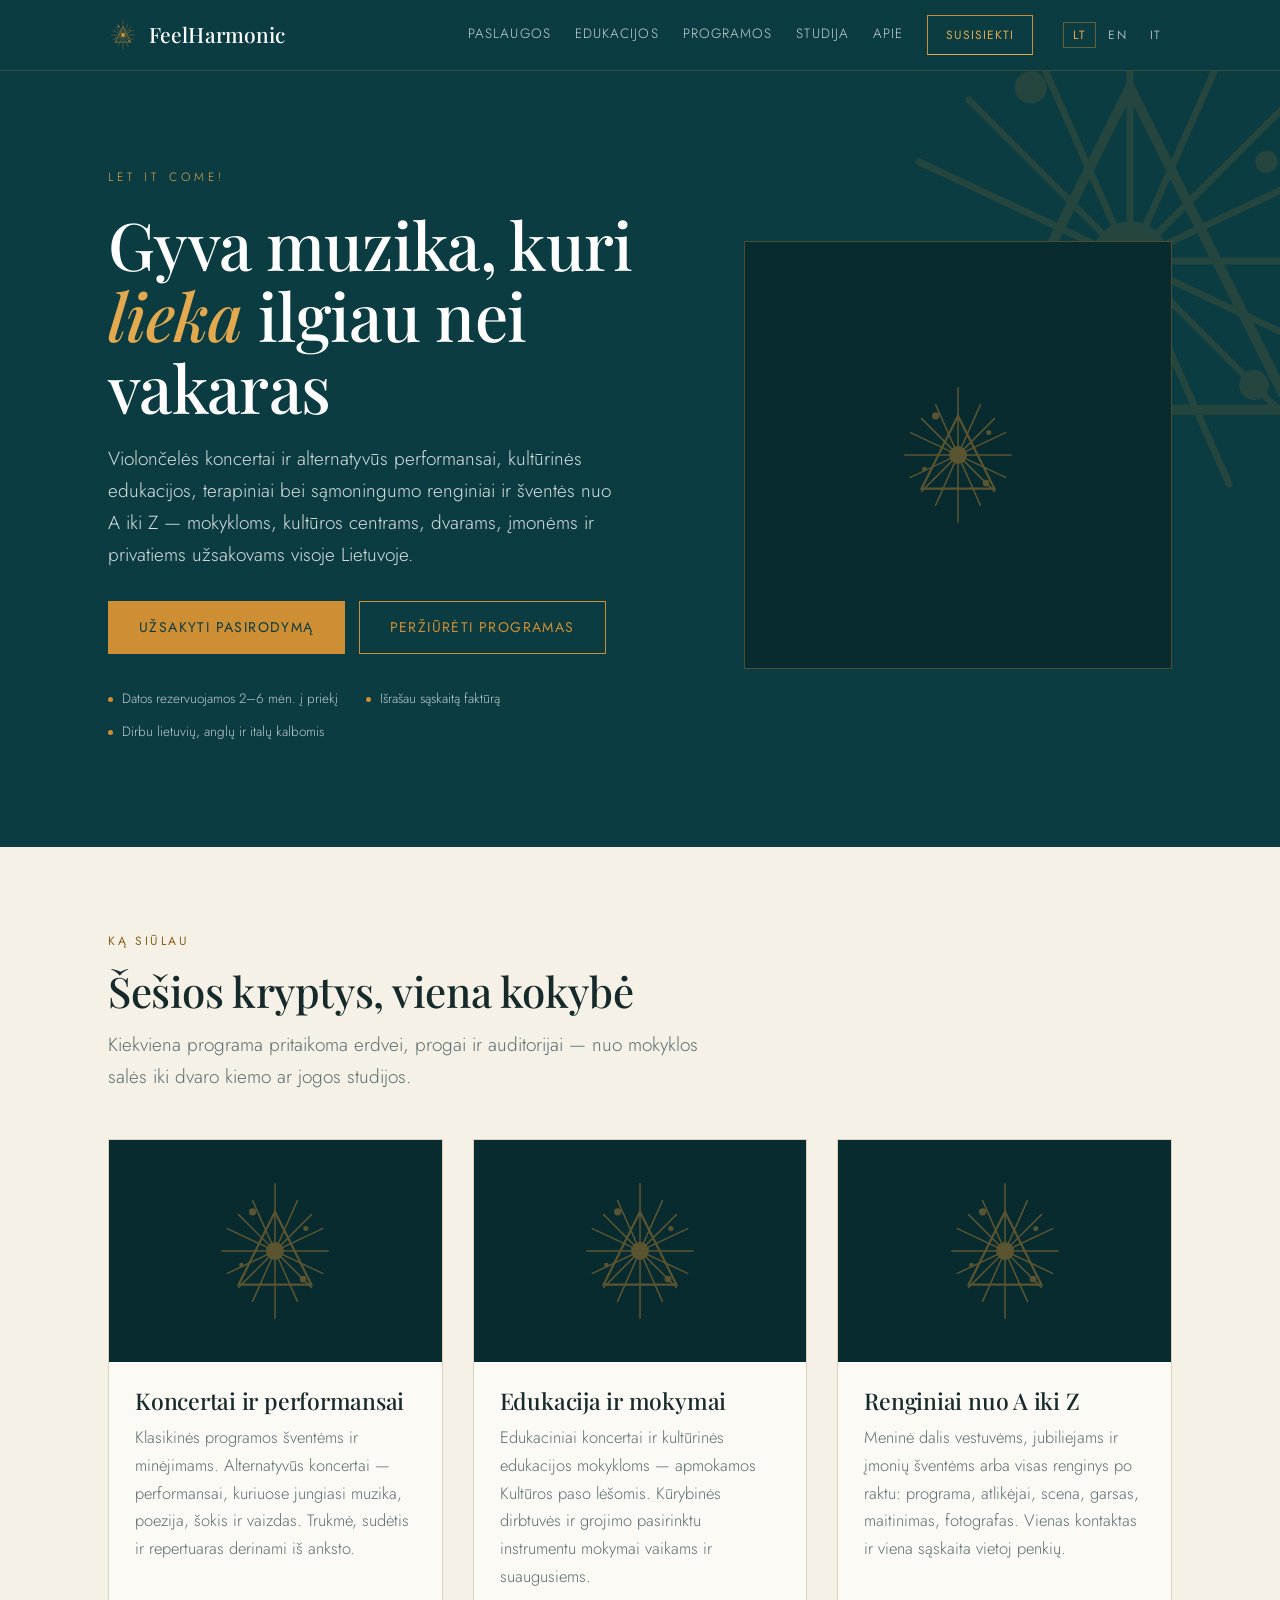
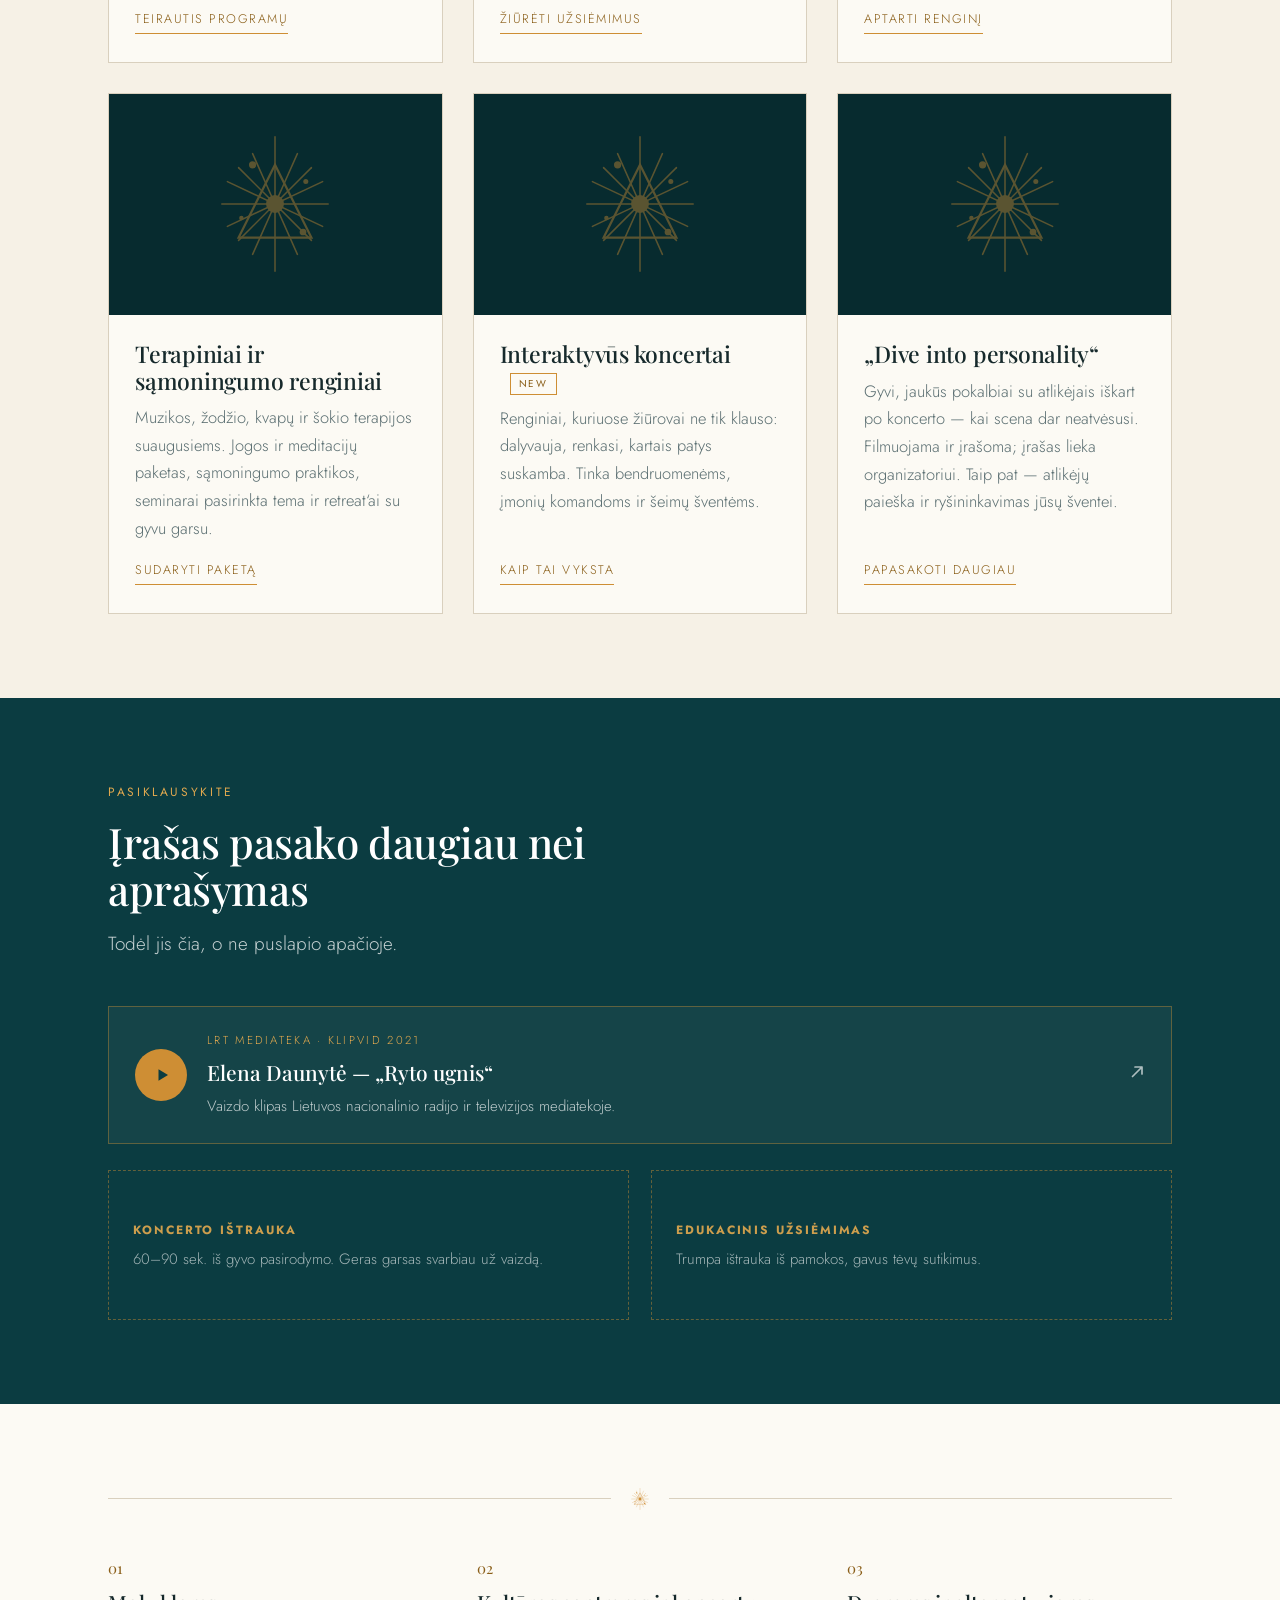
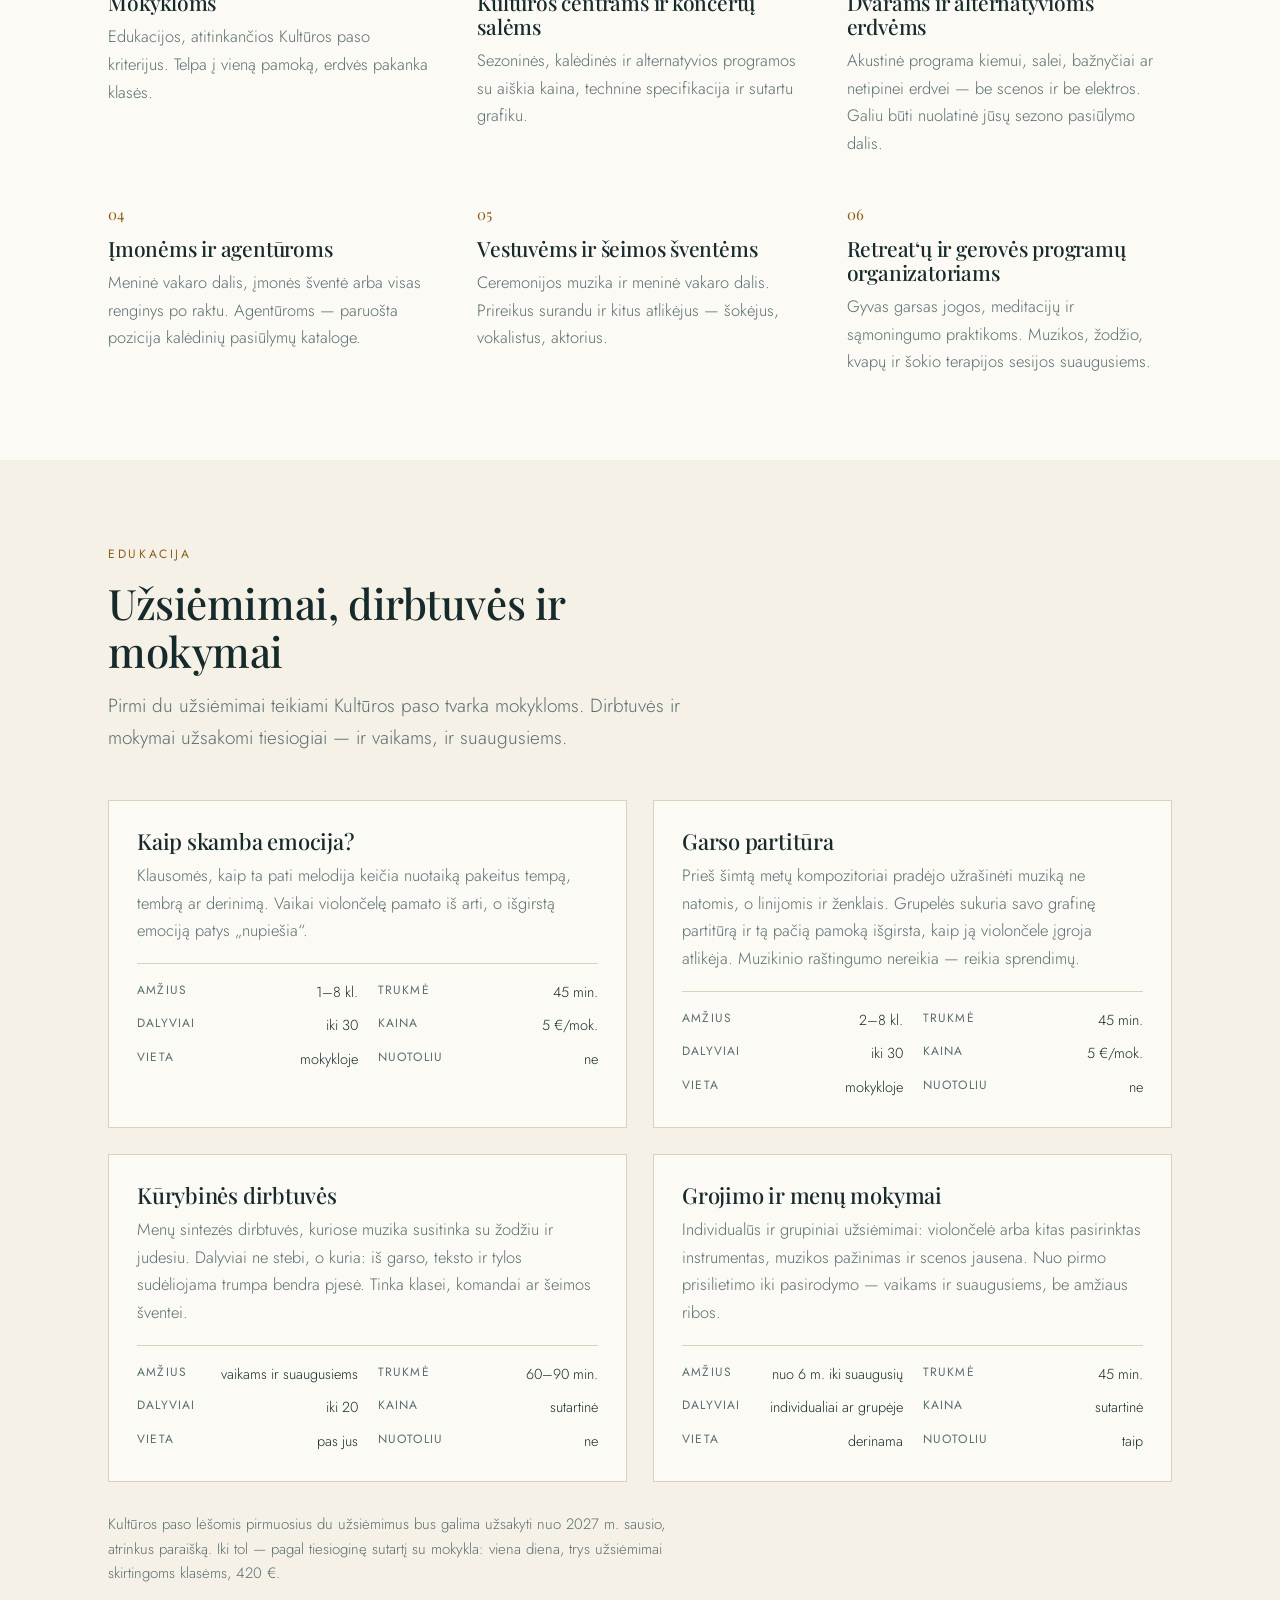
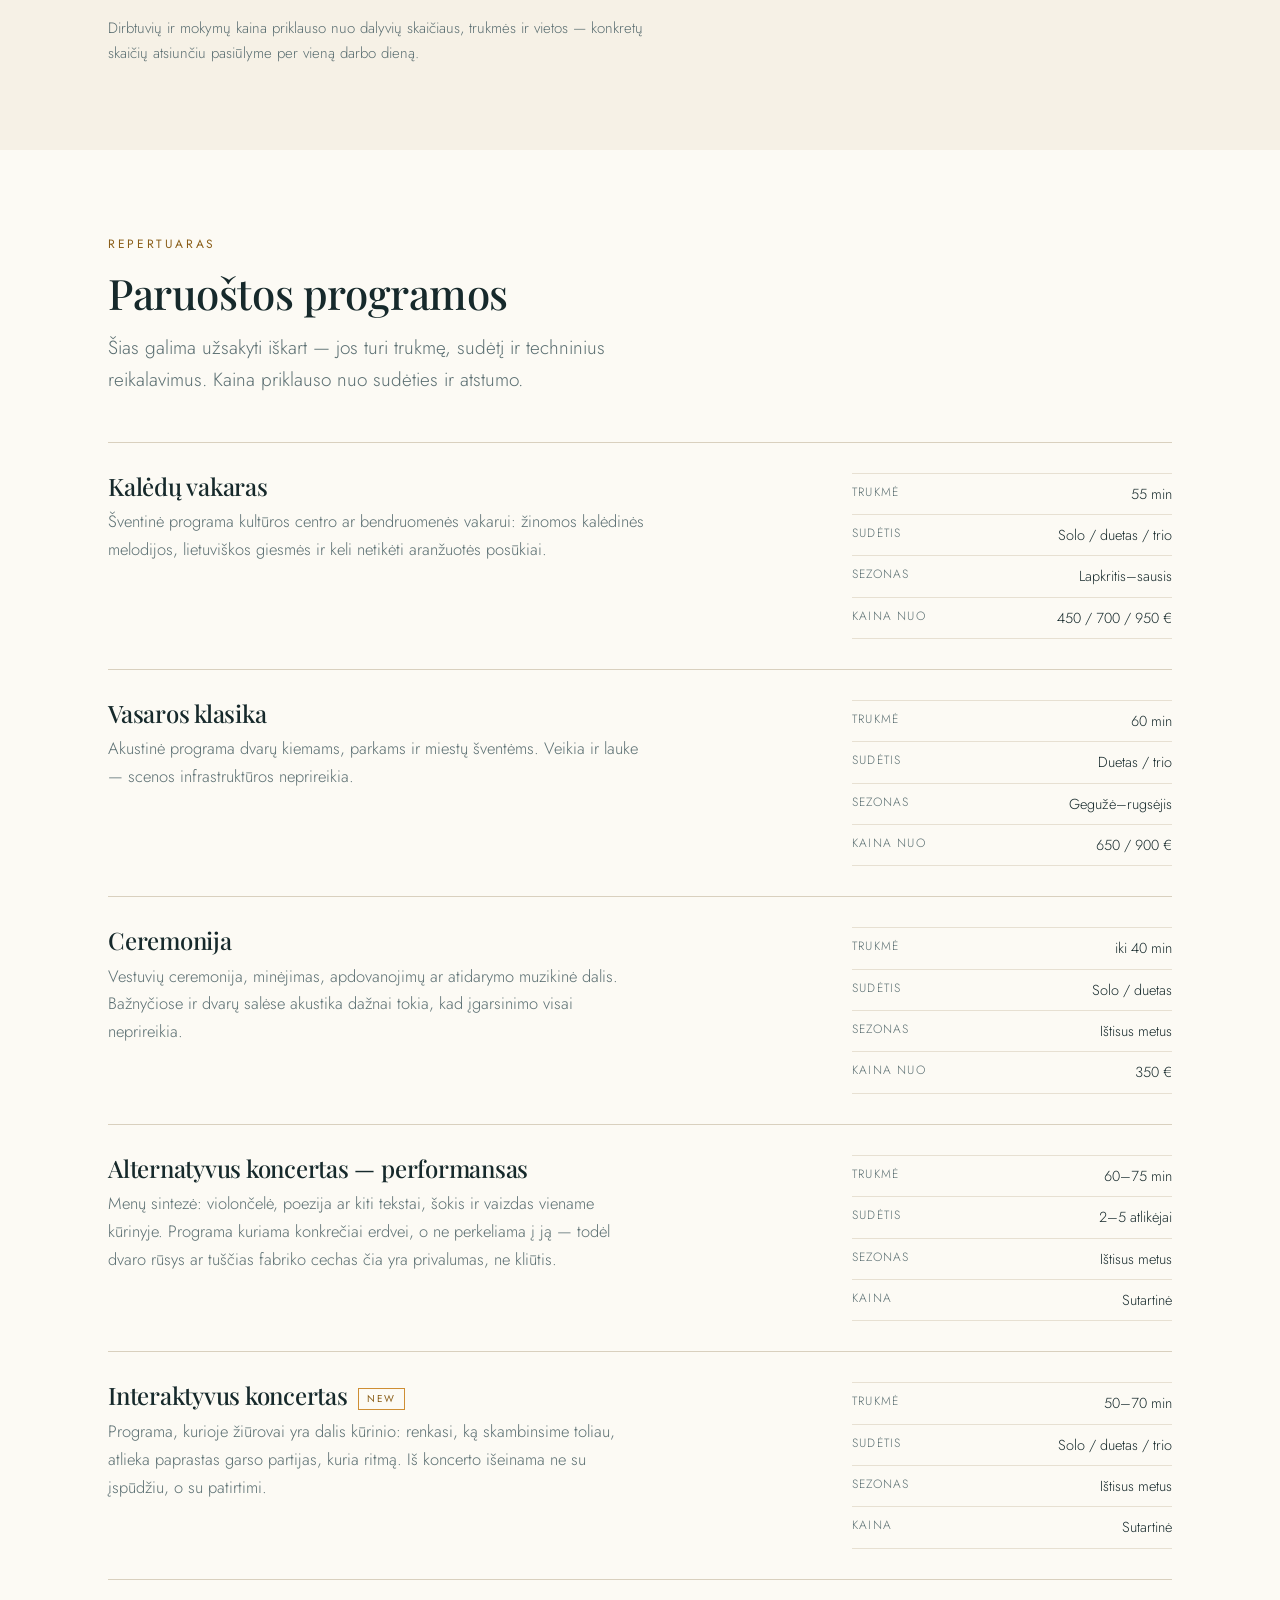
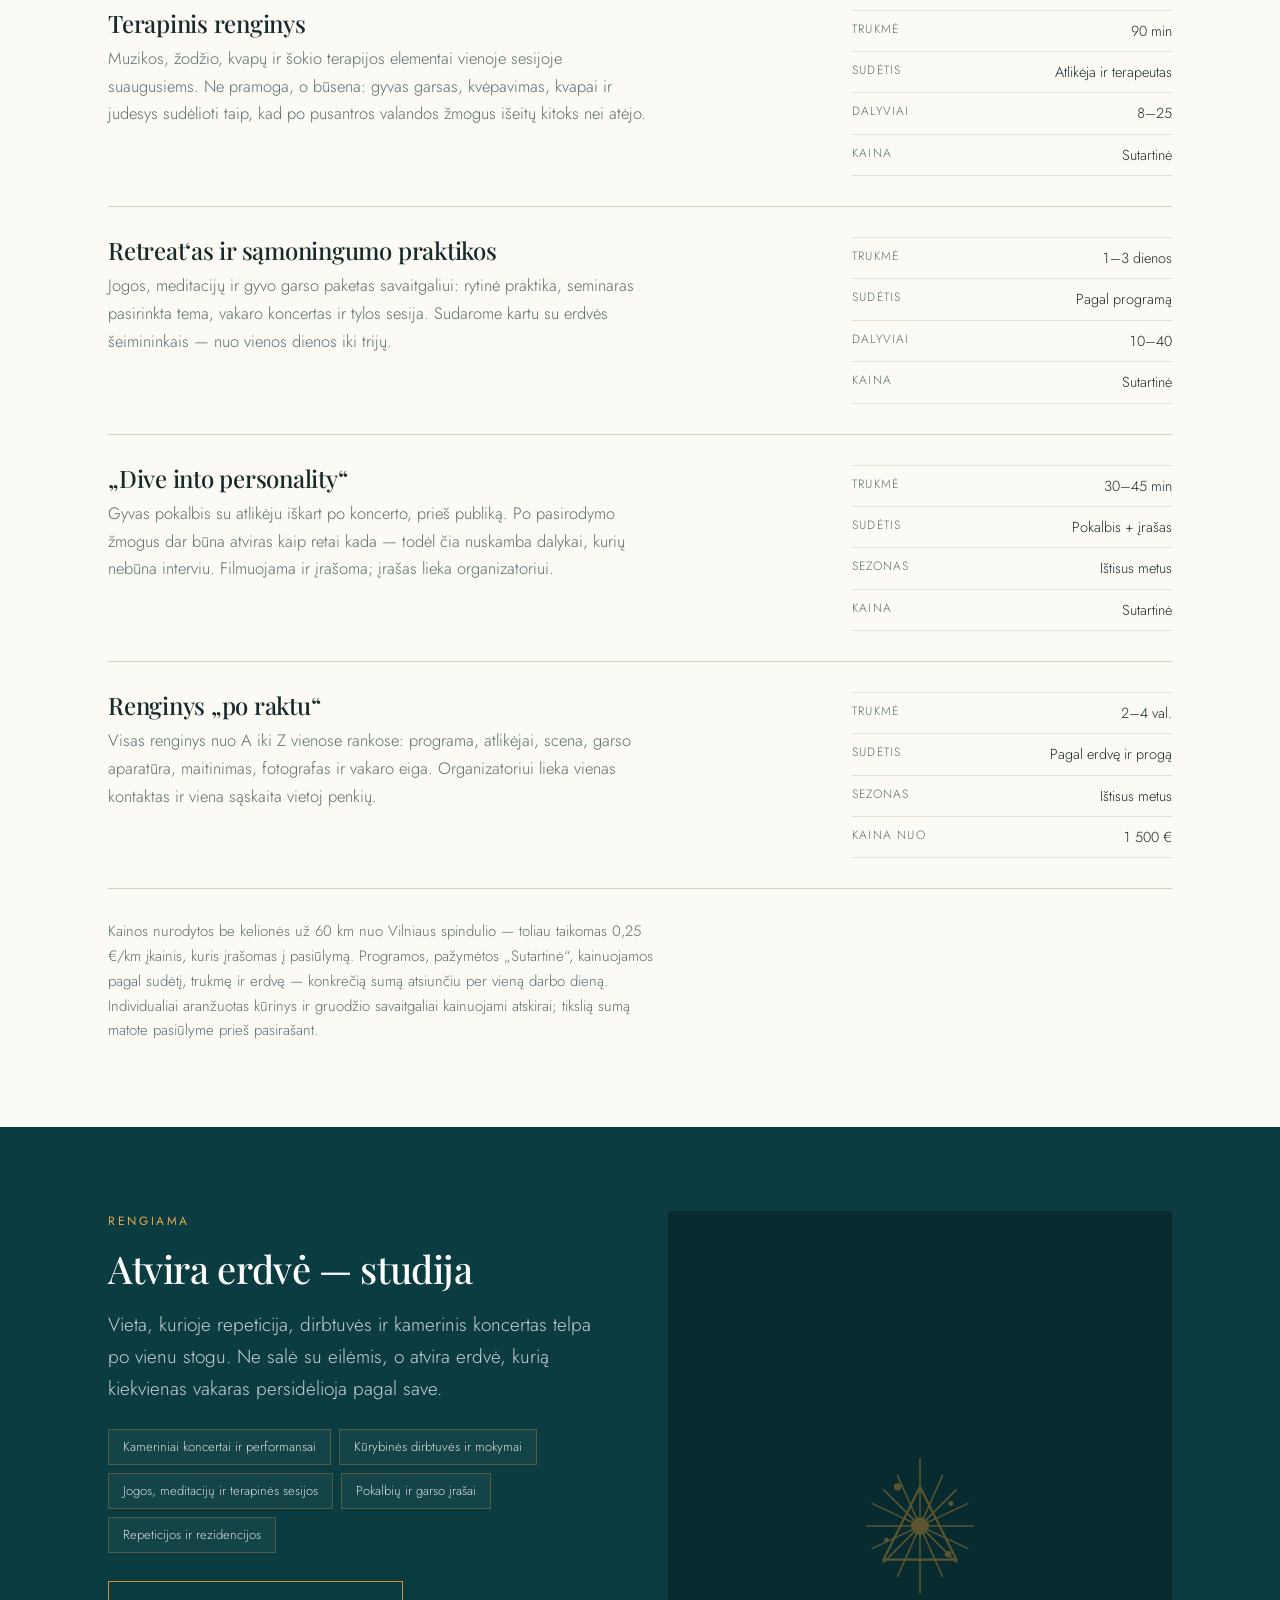
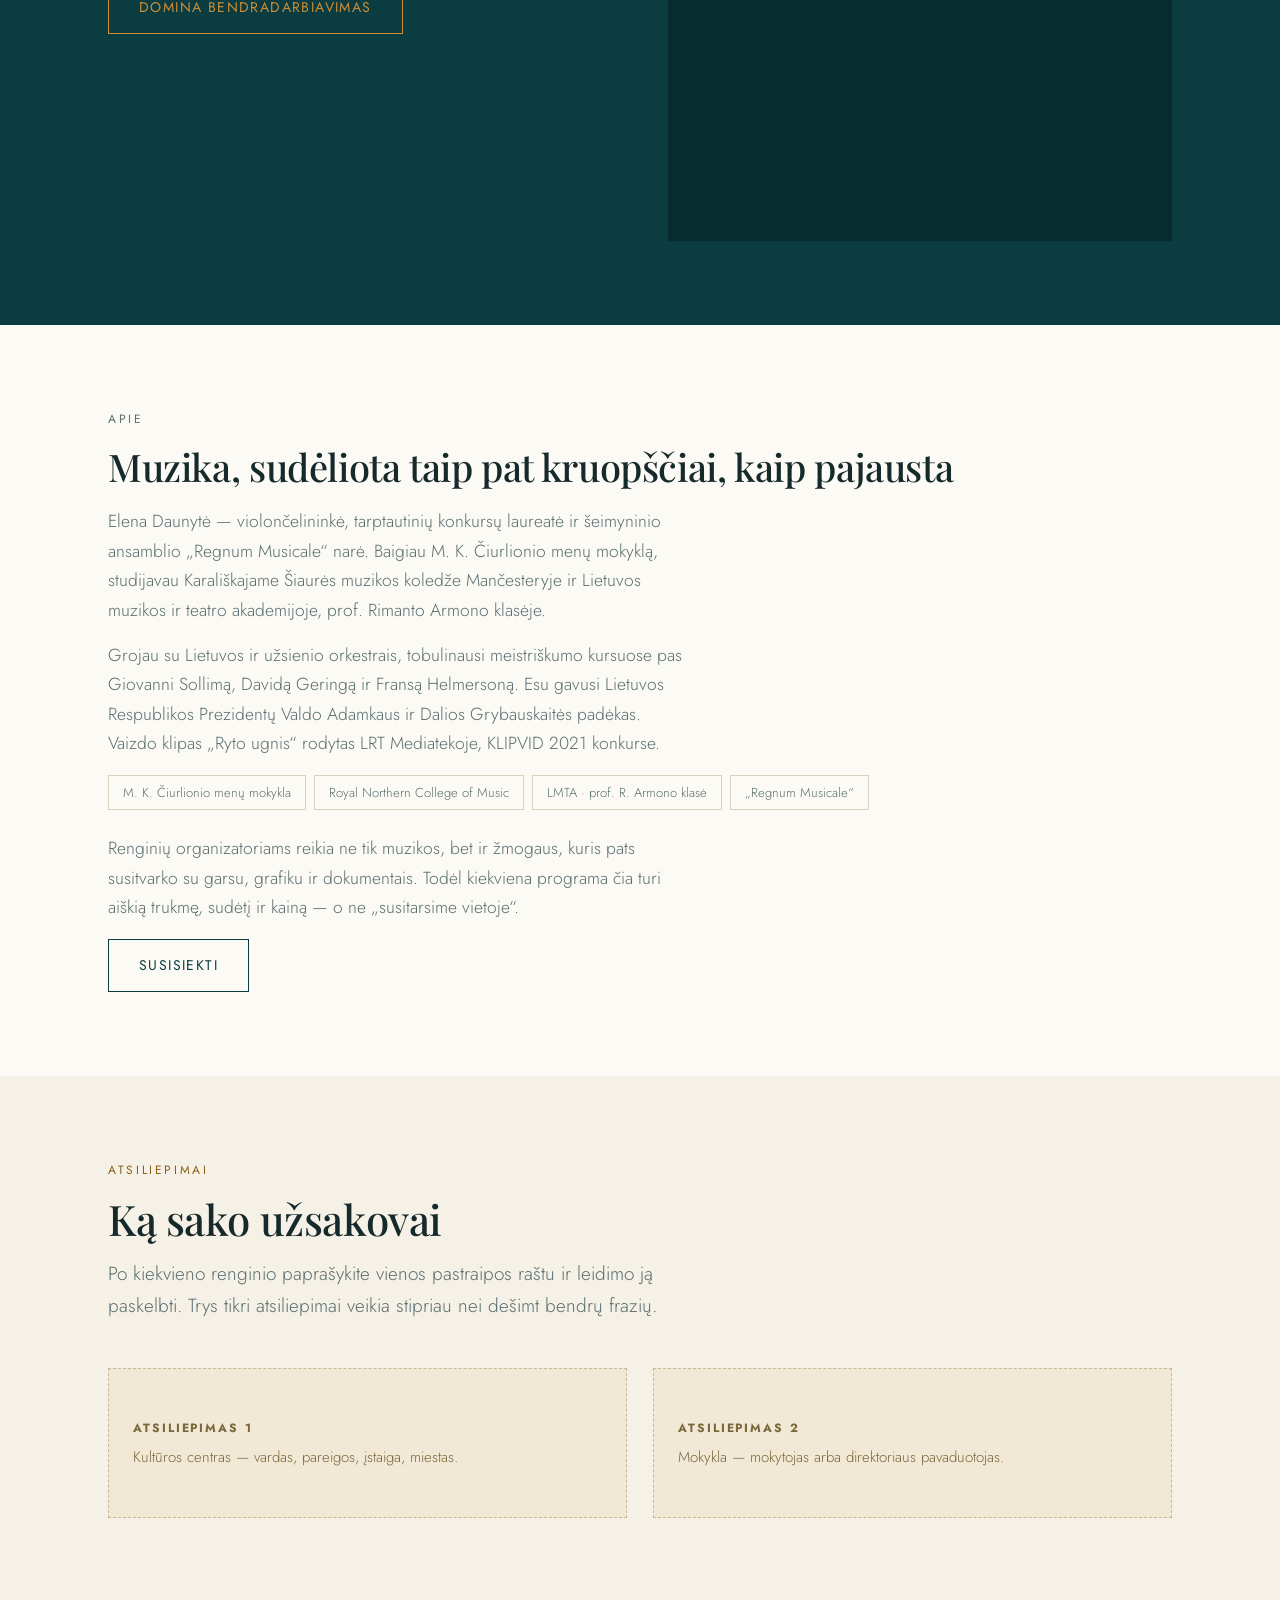
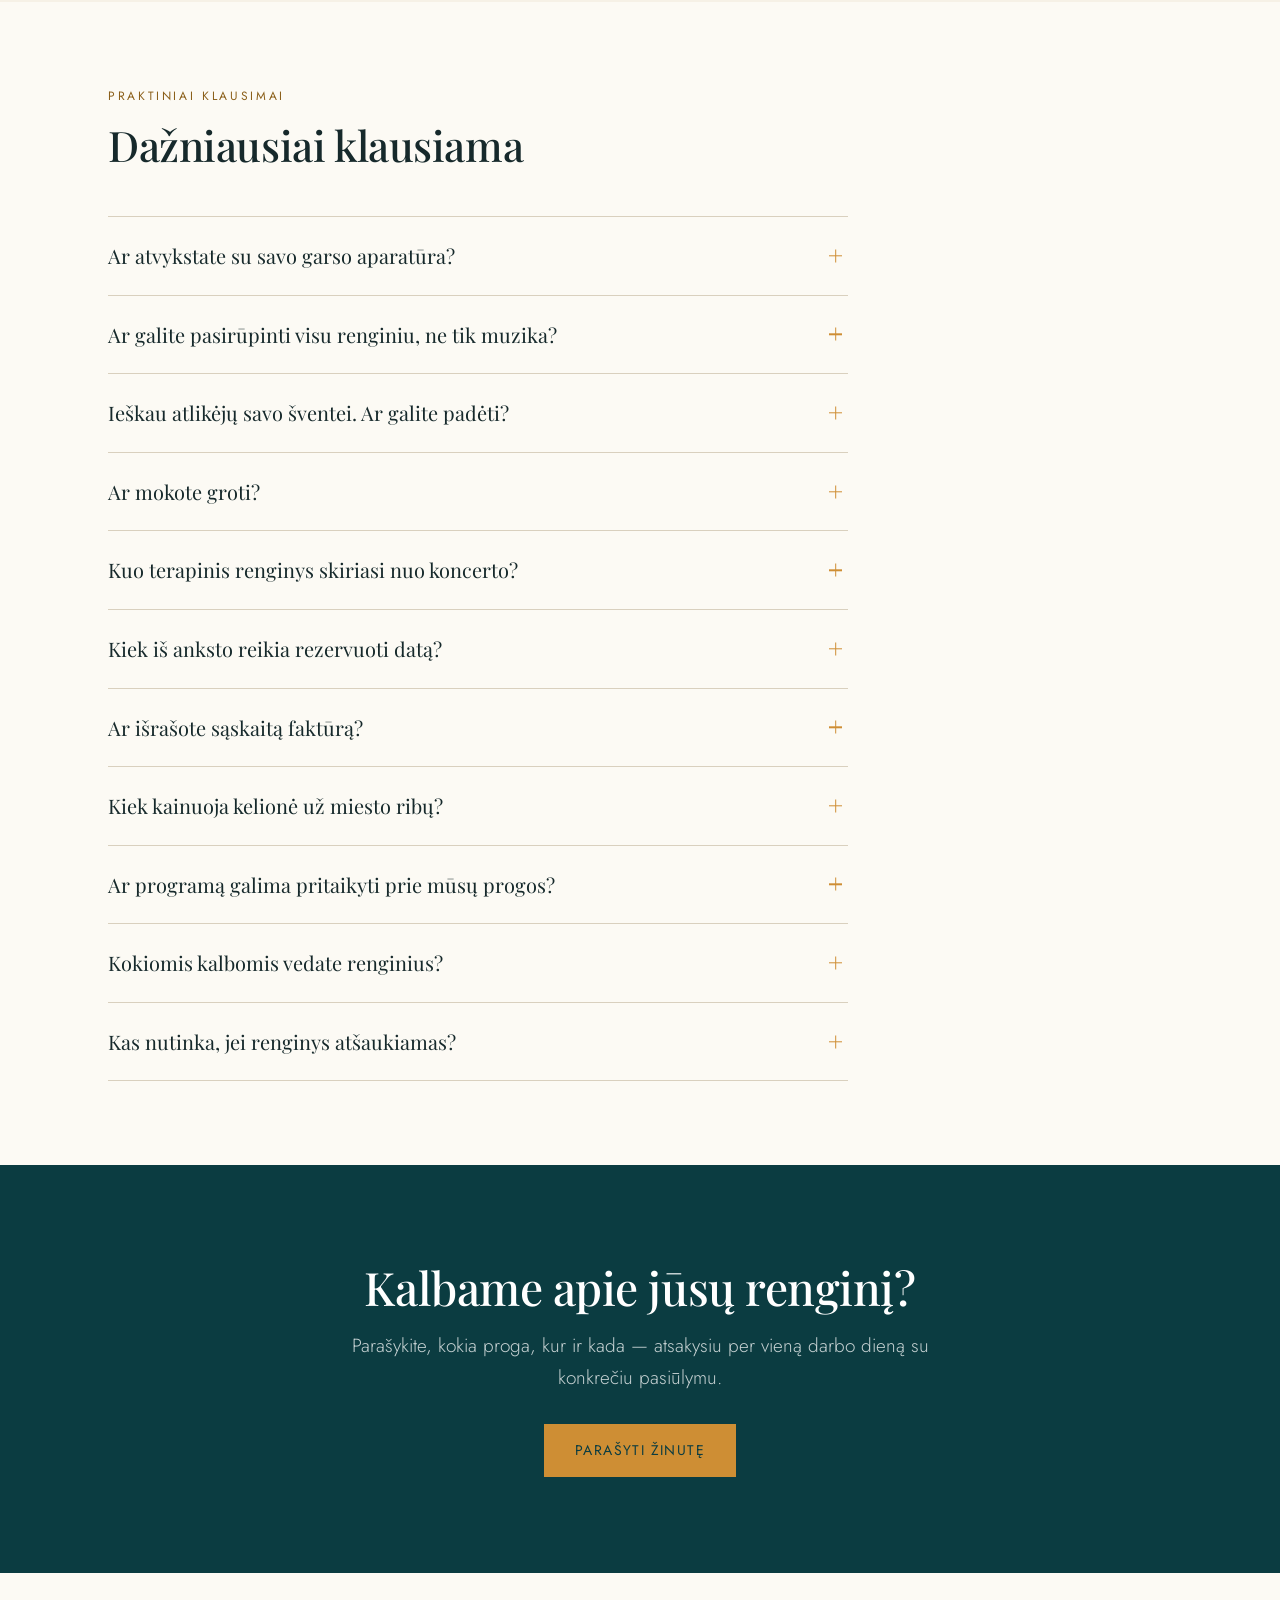
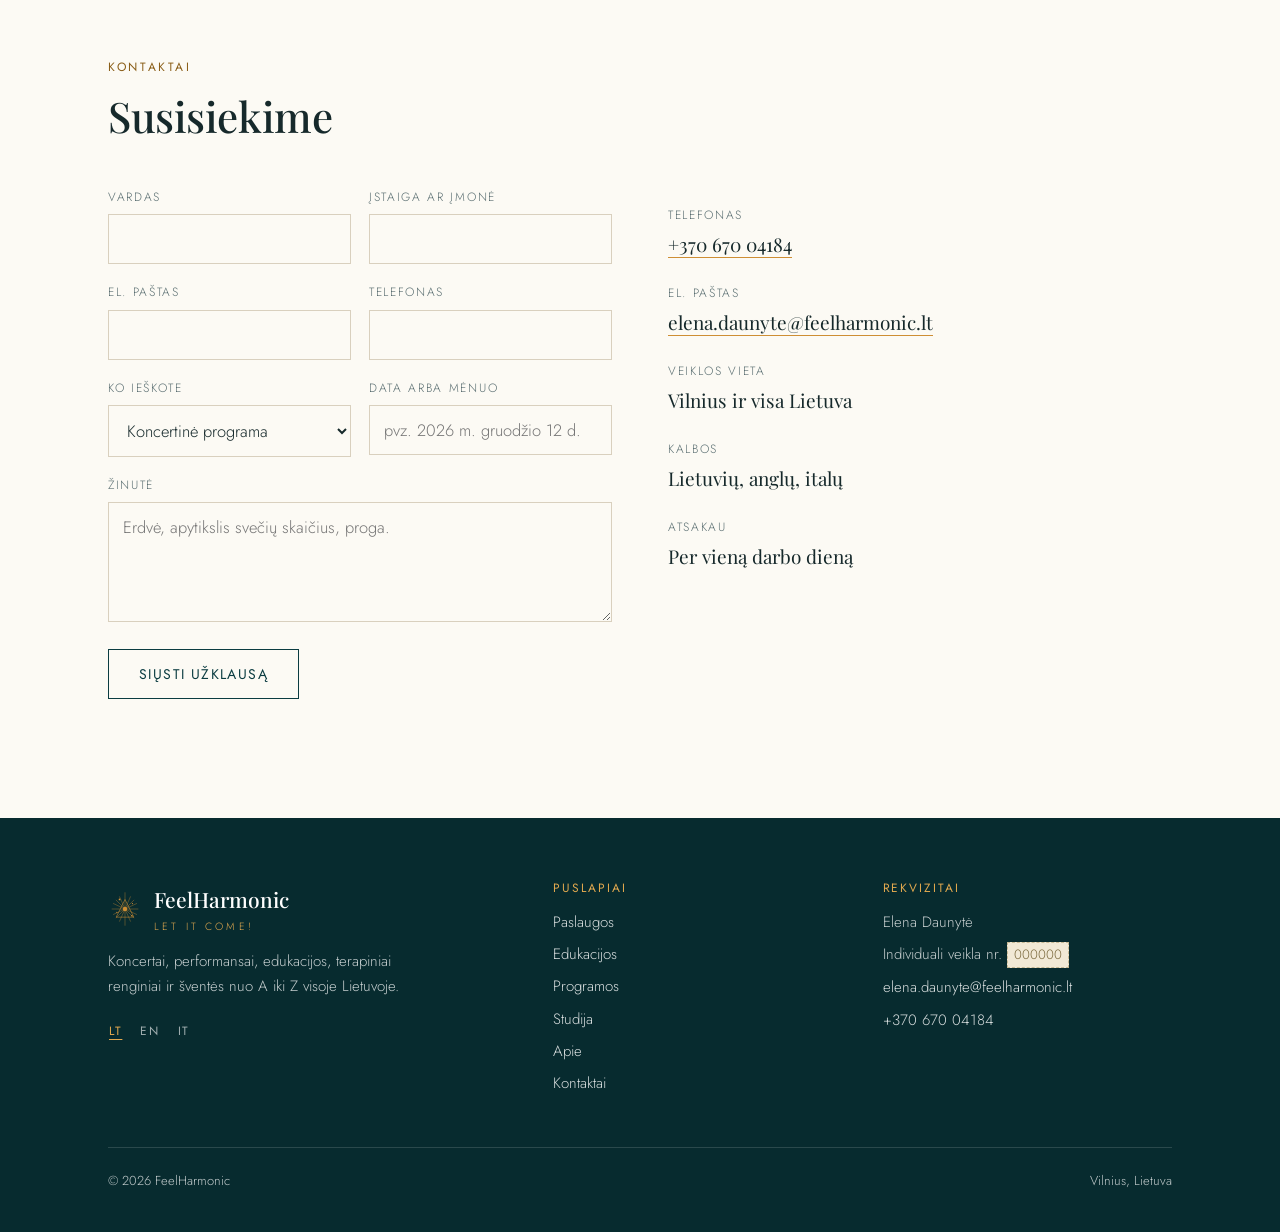
==== commit 08ed49dc: "Pataisytas trukstamu nuotrauku atsarginis variantas Dvi mano paciam ivestos klaidos, matomos kol dar" ====
--- a/index.html
+++ b/index.html
@@ -144,7 +144,7 @@
       <article class="card">
         <figure class="shot" data-photo>
         <svg class="ph-empty" viewBox="0 0 100 100" aria-hidden="true"><use href="#mark"/></svg>
-        <img src="assets/img/paslauga-koncertai.jpg" alt="Koncertas salėje" loading="lazy" data-optional>
+        <img src="assets/img/paslauga-koncertai.jpg" alt="Koncertas salėje" data-optional>
       </figure>
         <div class="tx">
           <h3>Koncertai ir performansai</h3>
@@ -156,7 +156,7 @@
       <article class="card">
         <figure class="shot" data-photo>
         <svg class="ph-empty" viewBox="0 0 100 100" aria-hidden="true"><use href="#mark"/></svg>
-        <img src="assets/img/paslauga-edukacijos.jpg" alt="Edukacinis užsiėmimas mokykloje" loading="lazy" data-optional>
+        <img src="assets/img/paslauga-edukacijos.jpg" alt="Edukacinis užsiėmimas mokykloje" data-optional>
       </figure>
         <div class="tx">
           <h3>Edukacija ir mokymai</h3>
@@ -168,7 +168,7 @@
       <article class="card">
         <figure class="shot" data-photo>
         <svg class="ph-empty" viewBox="0 0 100 100" aria-hidden="true"><use href="#mark"/></svg>
-        <img src="assets/img/paslauga-renginiai.jpg" alt="Renginys dvare" loading="lazy" data-optional>
+        <img src="assets/img/paslauga-renginiai.jpg" alt="Renginys dvare" data-optional>
       </figure>
         <div class="tx">
           <h3>Renginiai nuo A iki Z</h3>
@@ -180,7 +180,7 @@
       <article class="card">
         <figure class="shot" data-photo>
         <svg class="ph-empty" viewBox="0 0 100 100" aria-hidden="true"><use href="#mark"/></svg>
-        <img src="assets/img/paslauga-terapija.jpg" alt="Terapinis muzikos užsiėmimas" loading="lazy" data-optional>
+        <img src="assets/img/paslauga-terapija.jpg" alt="Terapinis muzikos užsiėmimas" data-optional>
       </figure>
         <div class="tx">
           <h3>Terapiniai ir sąmoningumo renginiai</h3>
@@ -192,7 +192,7 @@
       <article class="card">
         <figure class="shot" data-photo>
         <svg class="ph-empty" viewBox="0 0 100 100" aria-hidden="true"><use href="#mark"/></svg>
-        <img src="assets/img/paslauga-interaktyvu.jpg" alt="Interaktyvus koncertas su publika" loading="lazy" data-optional>
+        <img src="assets/img/paslauga-interaktyvu.jpg" alt="Interaktyvus koncertas su publika" data-optional>
       </figure>
         <div class="tx">
           <h3>Interaktyvūs koncertai<span class="tag-new">NEW</span></h3>
@@ -204,7 +204,7 @@
       <article class="card">
         <figure class="shot" data-photo>
         <svg class="ph-empty" viewBox="0 0 100 100" aria-hidden="true"><use href="#mark"/></svg>
-        <img src="assets/img/paslauga-pokalbiai.jpg" alt="Pokalbis su atlikėju po koncerto" loading="lazy" data-optional>
+        <img src="assets/img/paslauga-pokalbiai.jpg" alt="Pokalbis su atlikėju po koncerto" data-optional>
       </figure>
         <div class="tx">
           <h3>„Dive into personality“</h3>
@@ -505,7 +505,7 @@
       </div>
       <div class="about-photo" data-photo>
         <svg class="ph-empty" viewBox="0 0 100 100" aria-hidden="true"><use href="#mark"/></svg>
-        <img src="assets/img/studija.jpg" alt="Atvira studijos erdvė" loading="lazy" data-optional>
+        <img src="assets/img/studija.jpg" alt="Atvira studijos erdvė" data-optional>
       </div>
     </div>
   </div>
@@ -523,32 +523,32 @@
     <div class="gallery reveal">
       <figure class="shot" data-photo>
         <svg class="ph-empty" viewBox="0 0 100 100" aria-hidden="true"><use href="#mark"/></svg>
-        <img src="assets/img/galerija-1.jpg" alt="Elena Daunytė su violončele" loading="lazy" data-optional>
+        <img src="assets/img/galerija-1.jpg" alt="Elena Daunytė su violončele" data-optional>
         <figcaption>Portretas</figcaption>
       </figure>
       <figure class="shot" data-photo>
         <svg class="ph-empty" viewBox="0 0 100 100" aria-hidden="true"><use href="#mark"/></svg>
-        <img src="assets/img/galerija-2.jpg" alt="Koncertas salėje" loading="lazy" data-optional>
+        <img src="assets/img/galerija-2.jpg" alt="Koncertas salėje" data-optional>
         <figcaption>Koncertas salėje</figcaption>
       </figure>
       <figure class="shot" data-photo>
         <svg class="ph-empty" viewBox="0 0 100 100" aria-hidden="true"><use href="#mark"/></svg>
-        <img src="assets/img/galerija-3.jpg" alt="Pasirodymas dvare" loading="lazy" data-optional>
+        <img src="assets/img/galerija-3.jpg" alt="Pasirodymas dvare" data-optional>
         <figcaption>Dvaras, bažnyčia</figcaption>
       </figure>
       <figure class="shot" data-photo>
         <svg class="ph-empty" viewBox="0 0 100 100" aria-hidden="true"><use href="#mark"/></svg>
-        <img src="assets/img/galerija-4.jpg" alt="Edukacinis užsiėmimas mokykloje" loading="lazy" data-optional>
+        <img src="assets/img/galerija-4.jpg" alt="Edukacinis užsiėmimas mokykloje" data-optional>
         <figcaption>Edukacija mokykloje</figcaption>
       </figure>
       <figure class="shot" data-photo>
         <svg class="ph-empty" viewBox="0 0 100 100" aria-hidden="true"><use href="#mark"/></svg>
-        <img src="assets/img/galerija-5.jpg" alt="Pasirodymas lauke" loading="lazy" data-optional>
+        <img src="assets/img/galerija-5.jpg" alt="Pasirodymas lauke" data-optional>
         <figcaption>Lauko renginys</figcaption>
       </figure>
       <figure class="shot" data-photo>
         <svg class="ph-empty" viewBox="0 0 100 100" aria-hidden="true"><use href="#mark"/></svg>
-        <img src="assets/img/galerija-6.jpg" alt="Violončelės detalė" loading="lazy" data-optional>
+        <img src="assets/img/galerija-6.jpg" alt="Violončelės detalė" data-optional>
         <figcaption>Detalė</figcaption>
       </figure>
     </div>
@@ -578,7 +578,7 @@
 
       <div class="about-photo" data-photo>
         <svg class="ph-empty" viewBox="0 0 100 100" aria-hidden="true"><use href="#mark"/></svg>
-        <img src="assets/img/apie.jpg" alt="Elena Daunytė koncerte" loading="lazy" data-optional>
+        <img src="assets/img/apie.jpg" alt="Elena Daunytė koncerte" data-optional>
       </div>
     </div>
   </div>
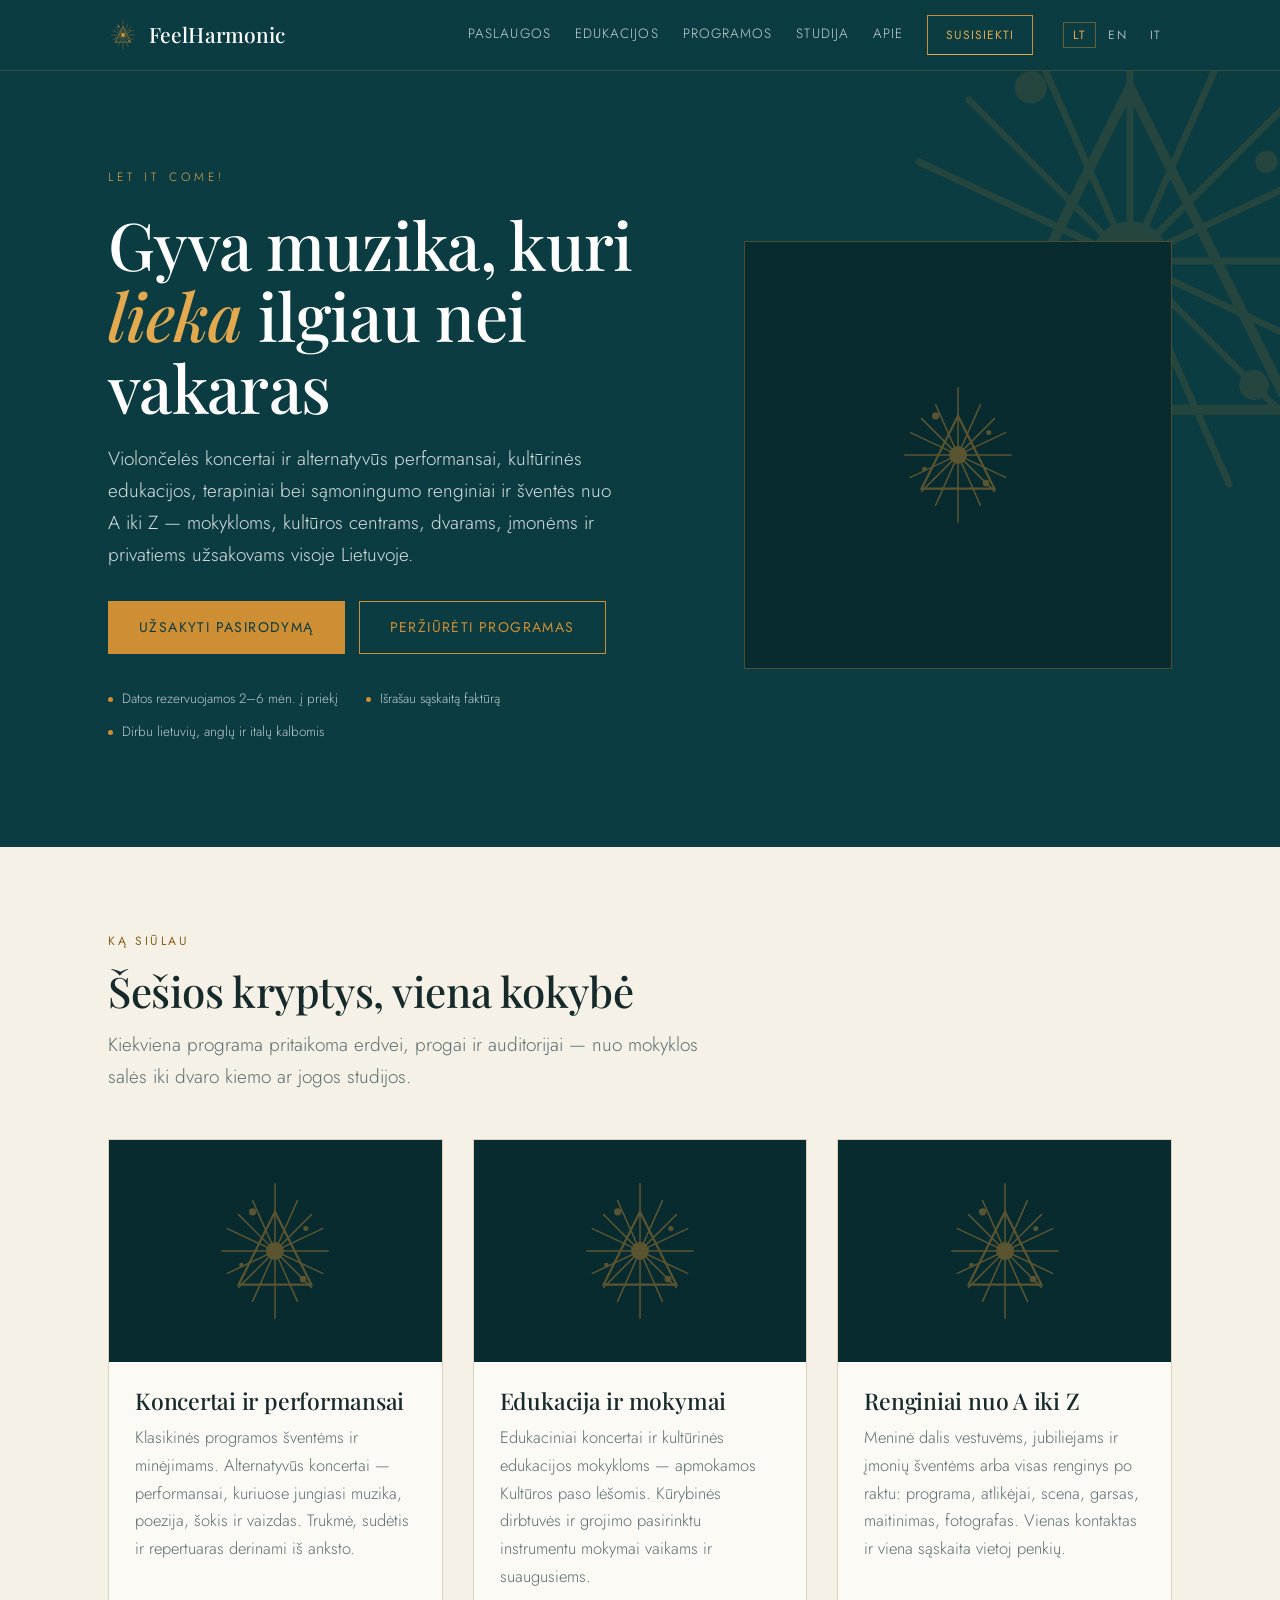
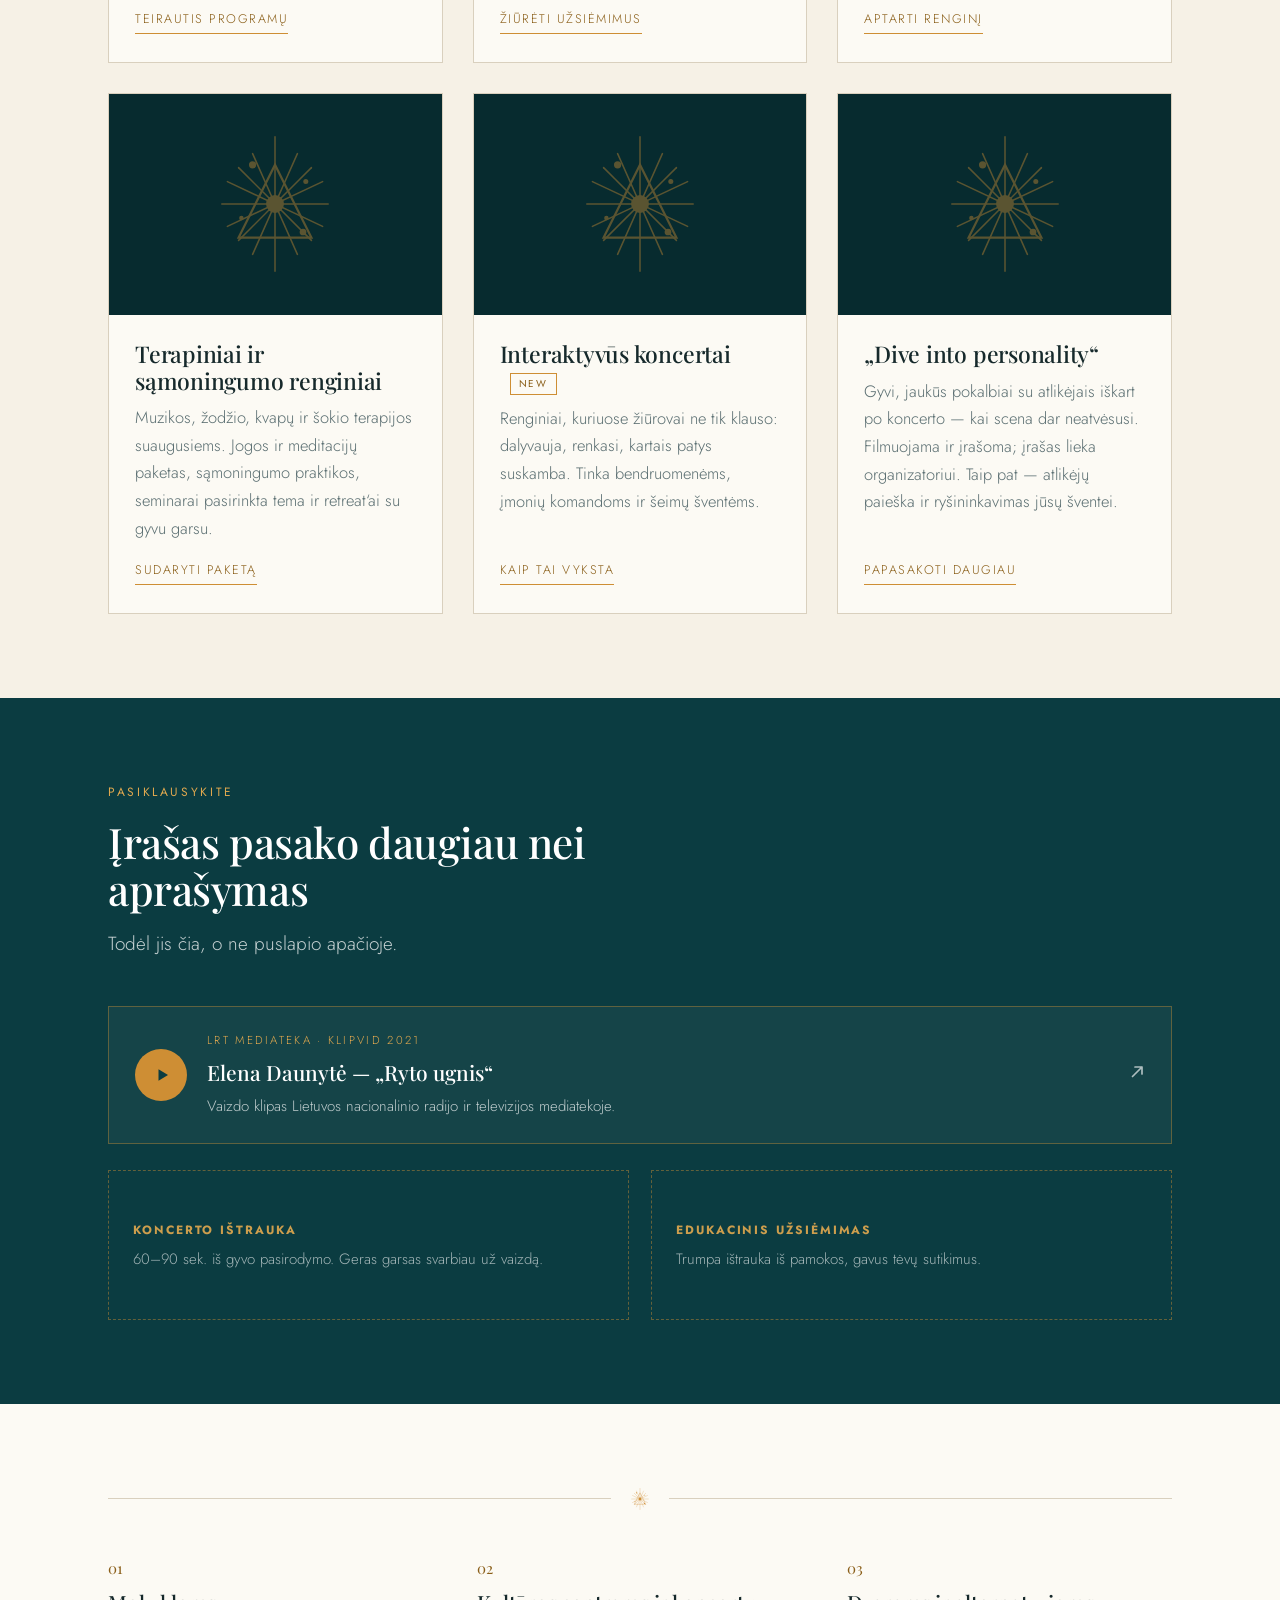
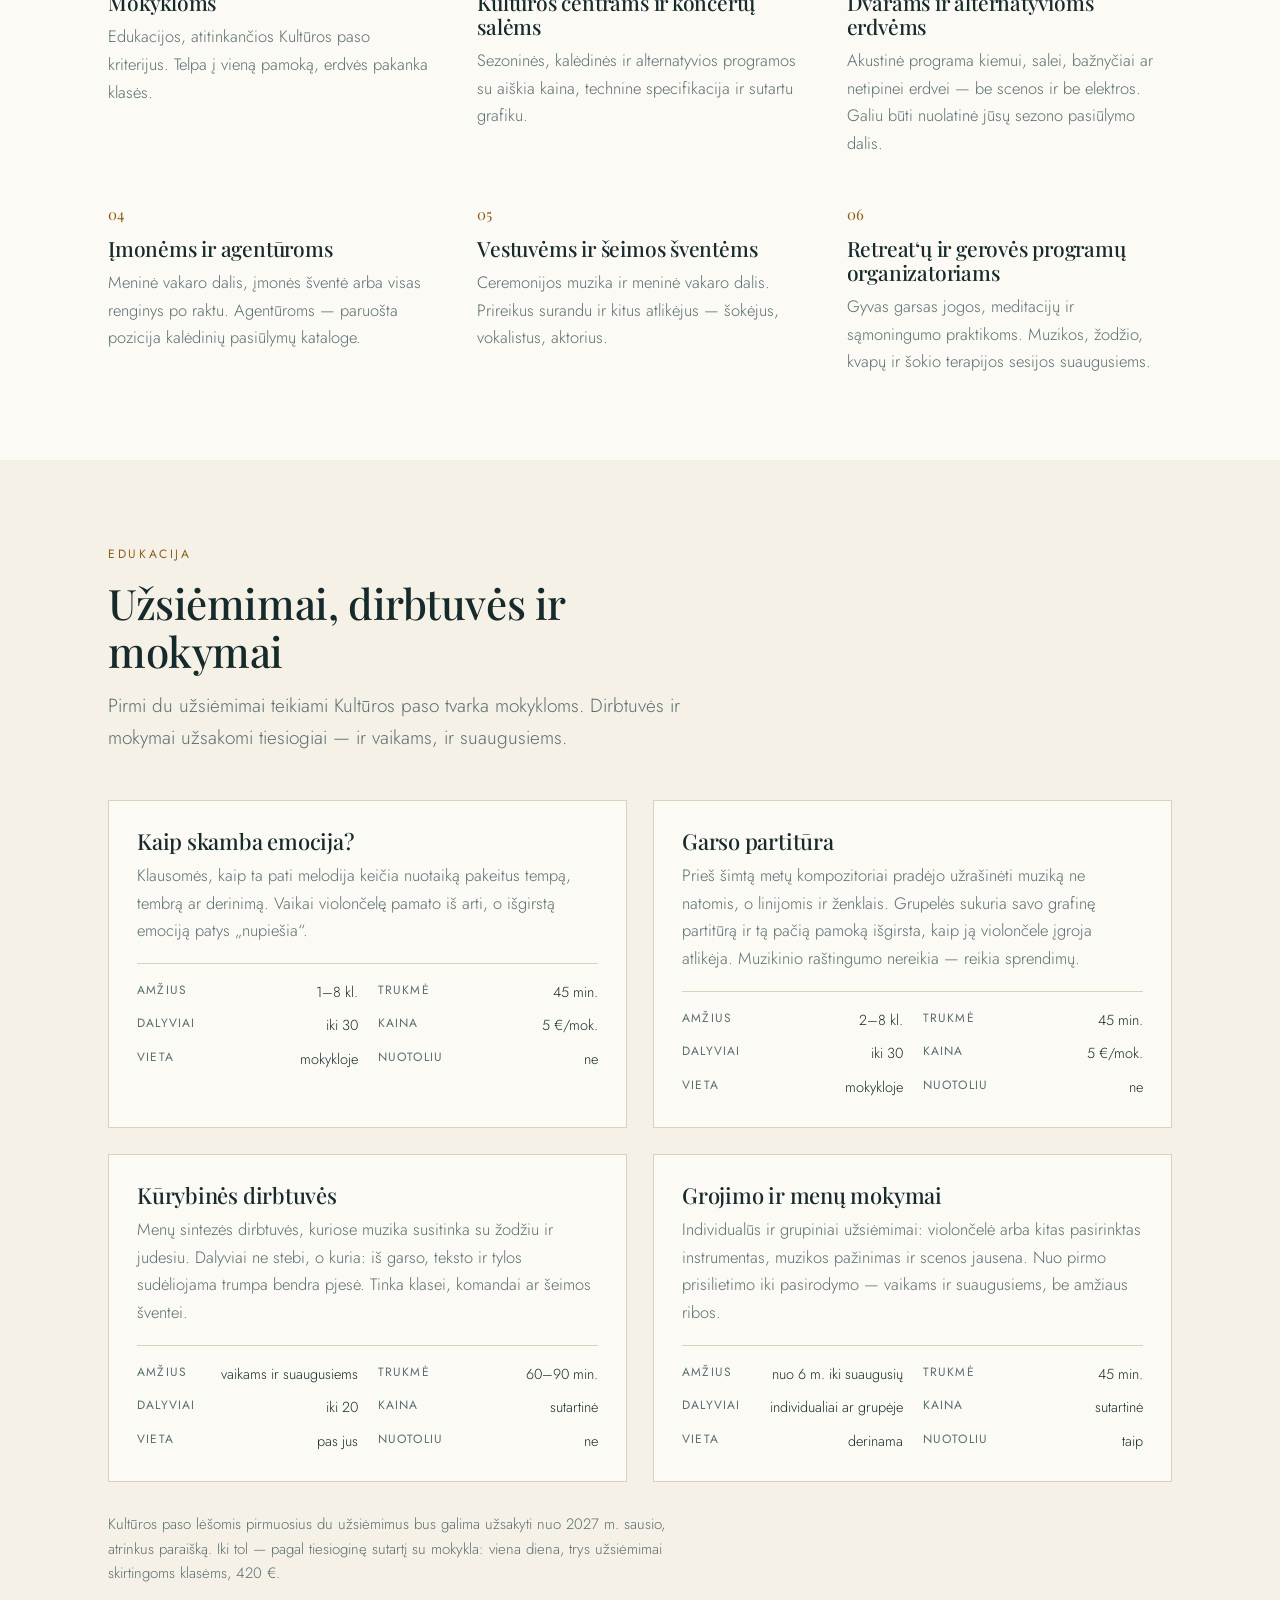
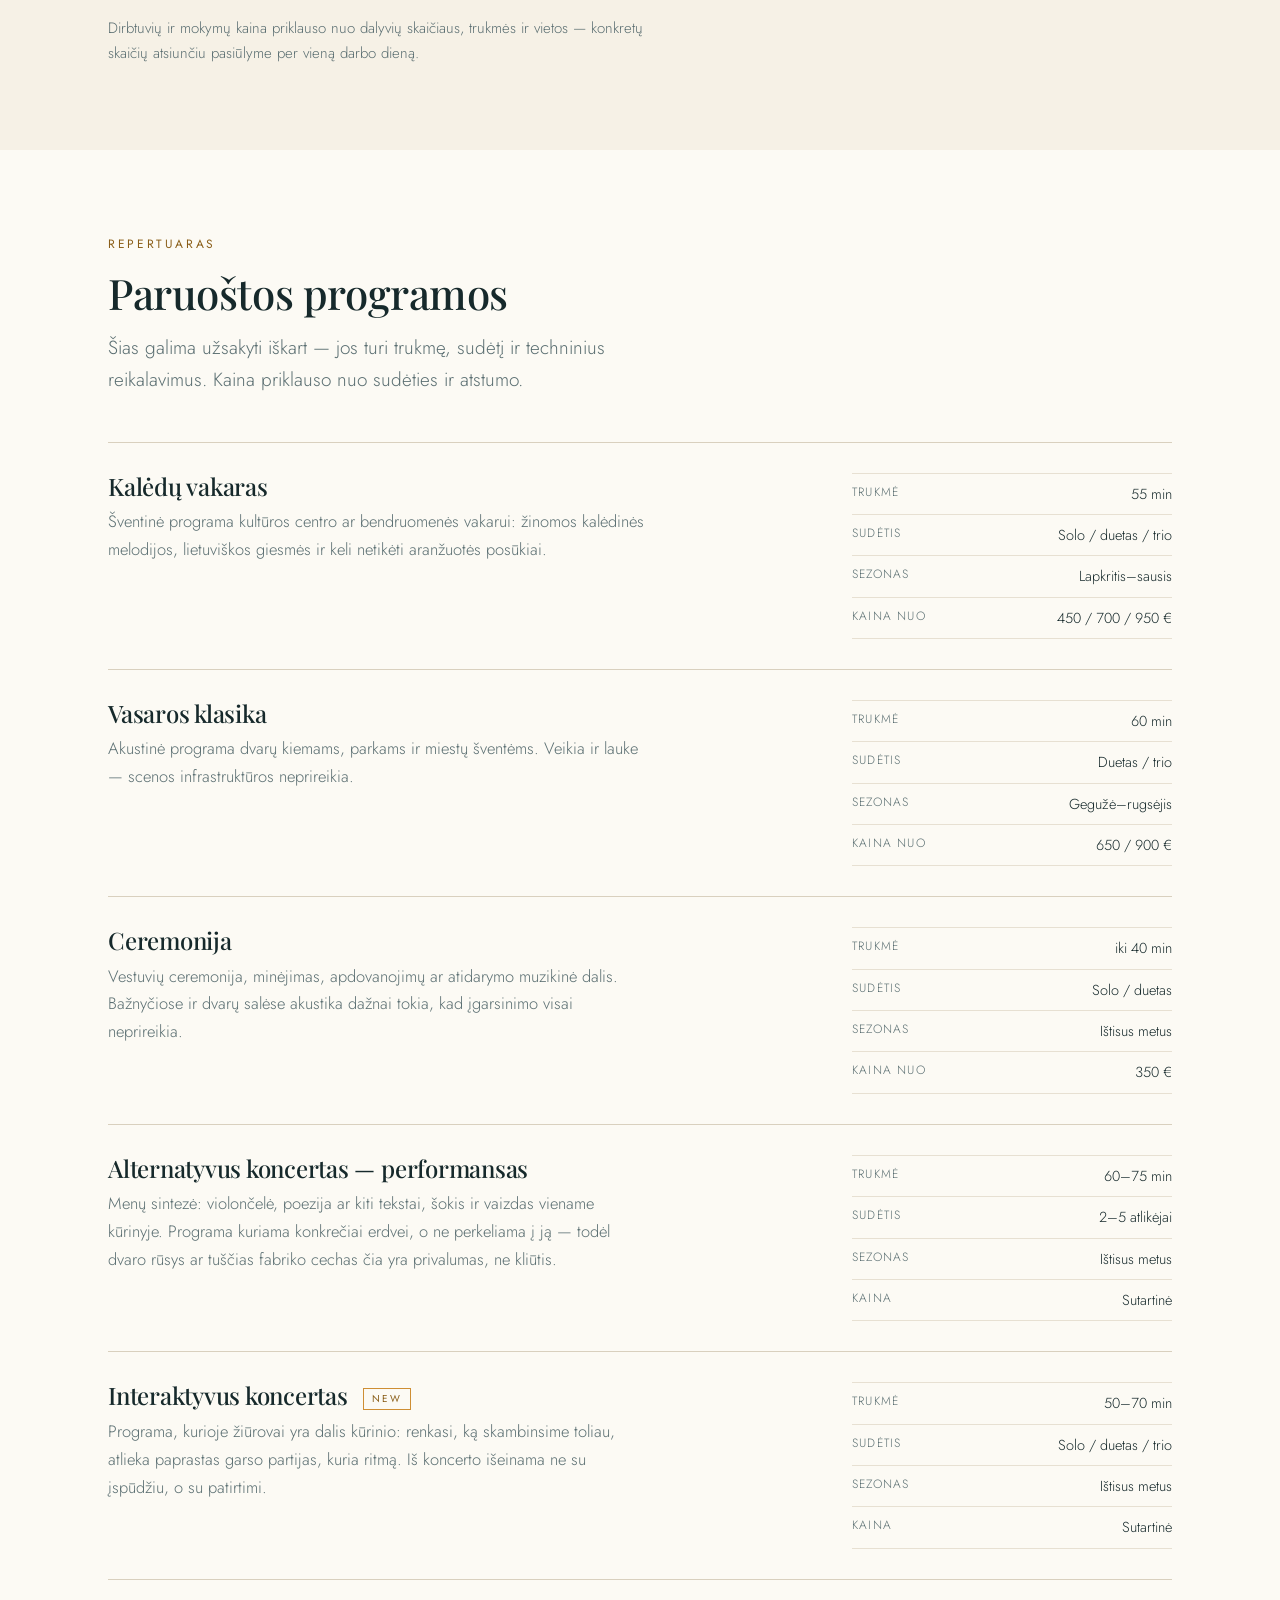
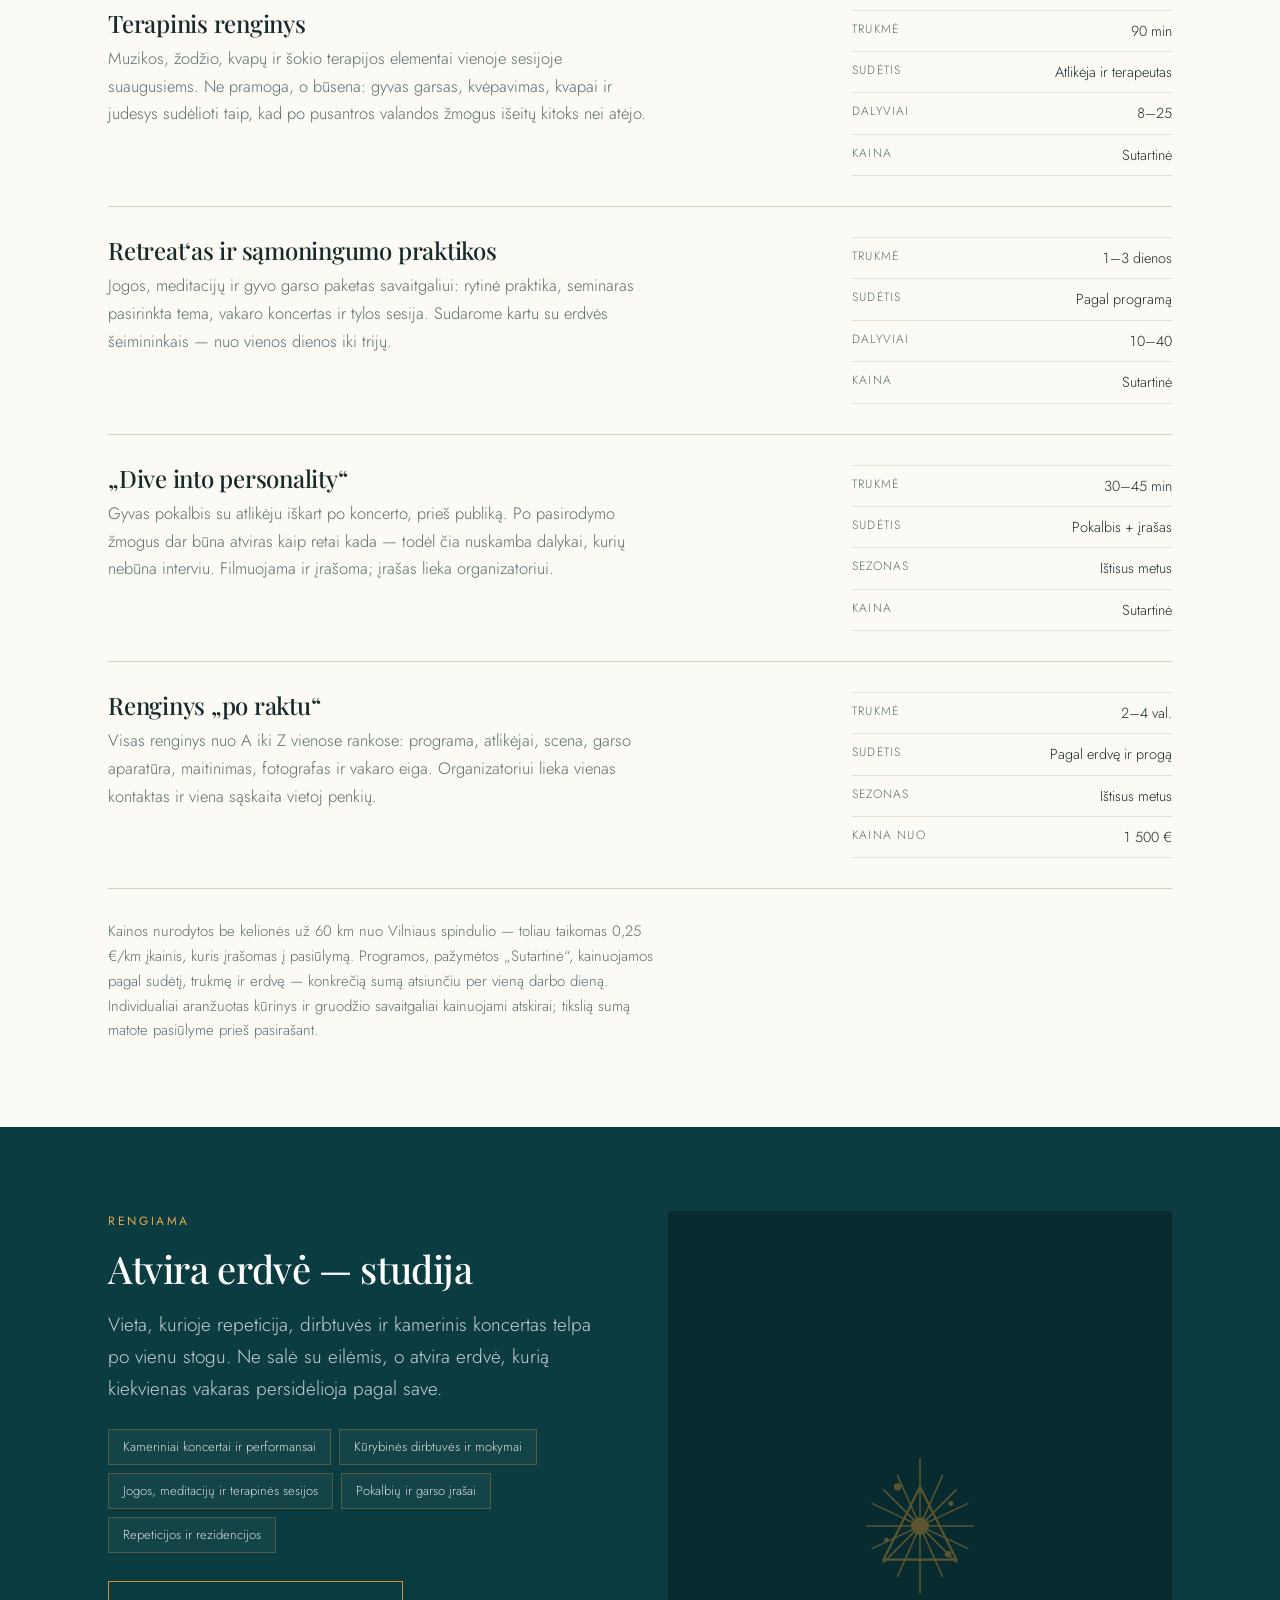
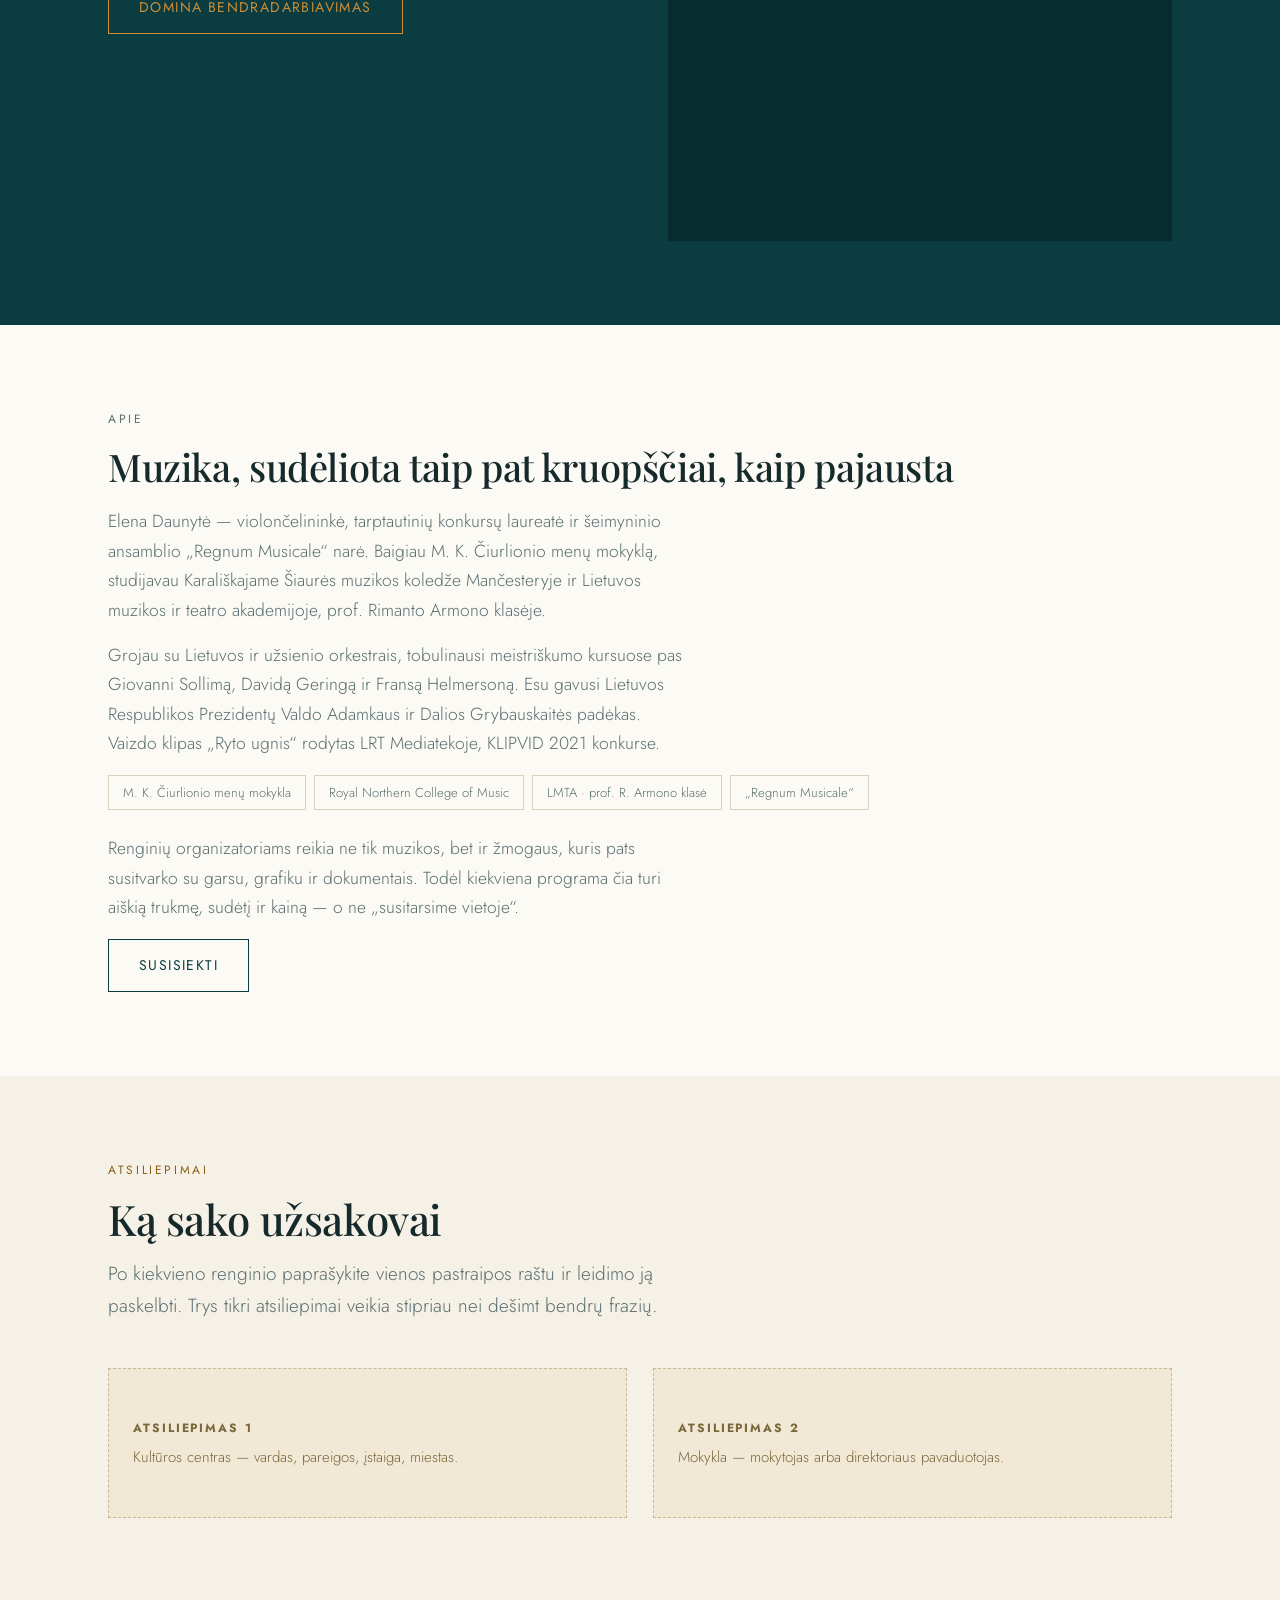
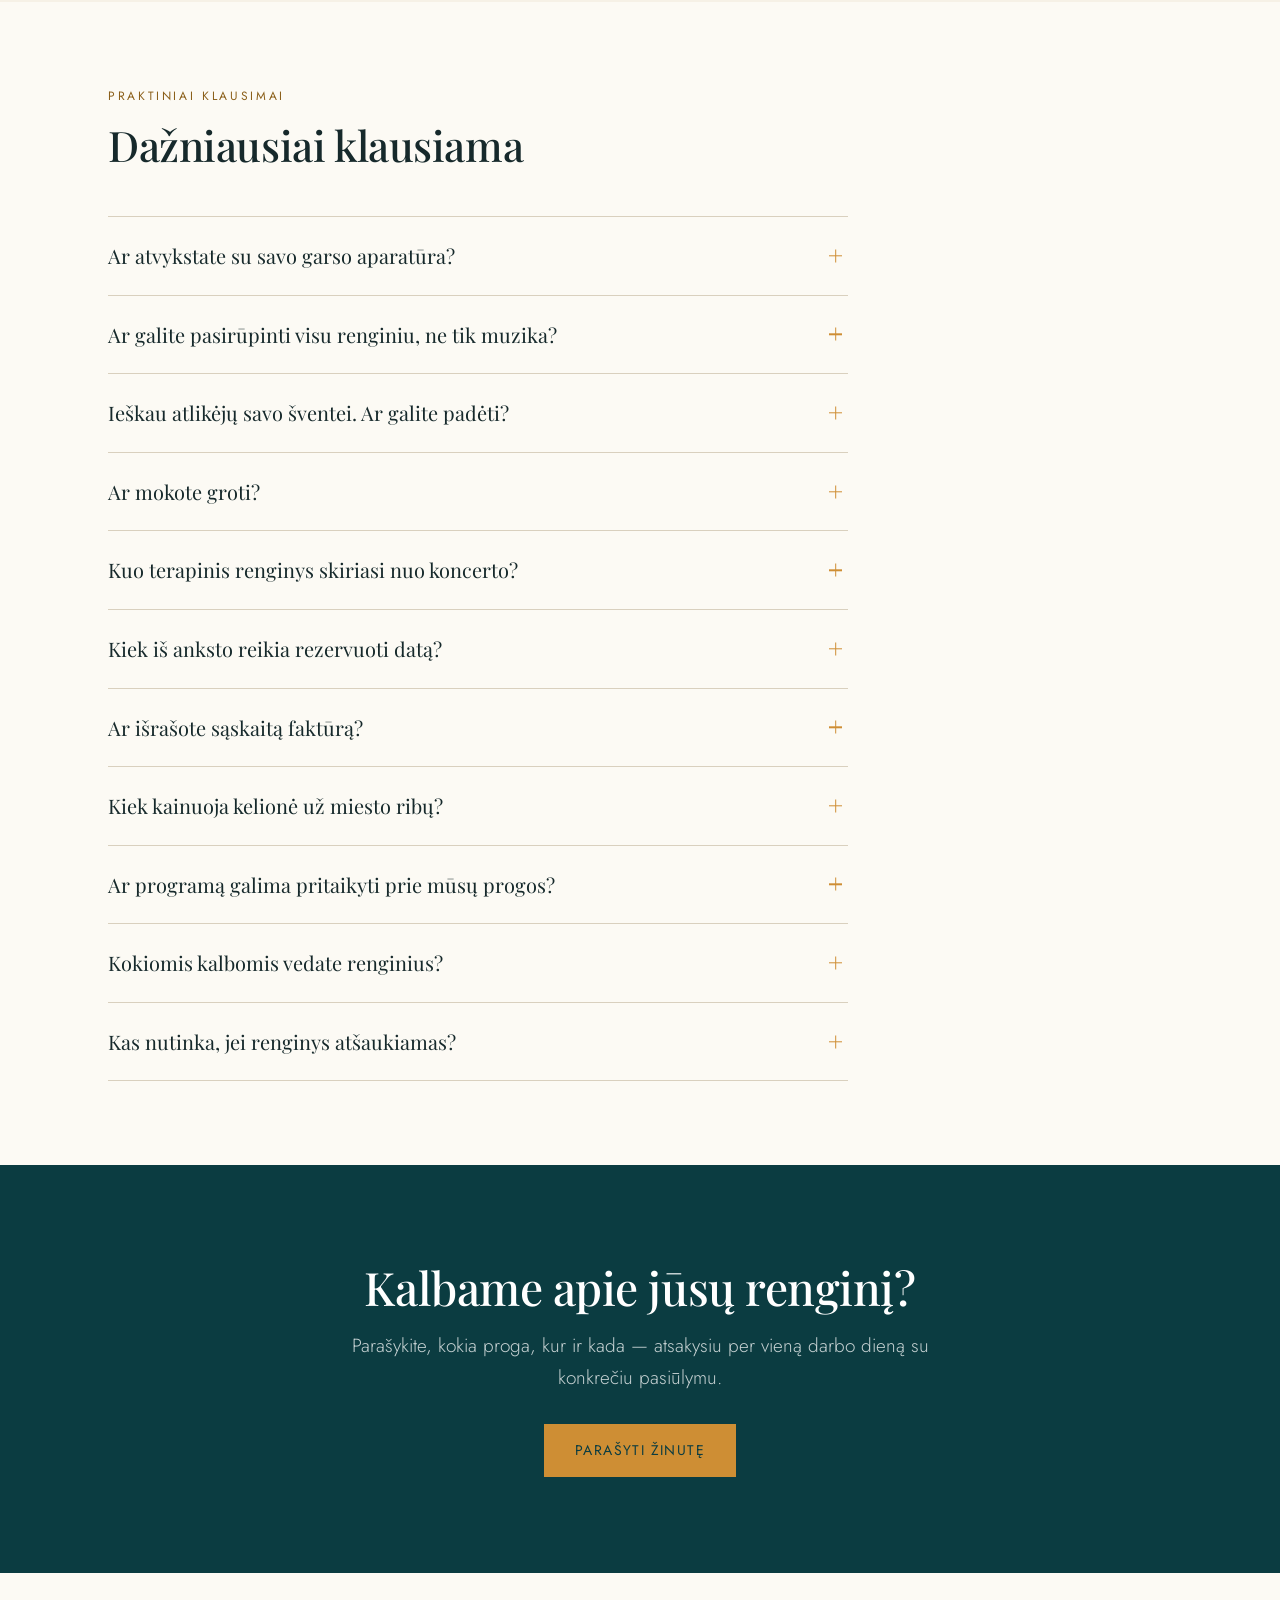
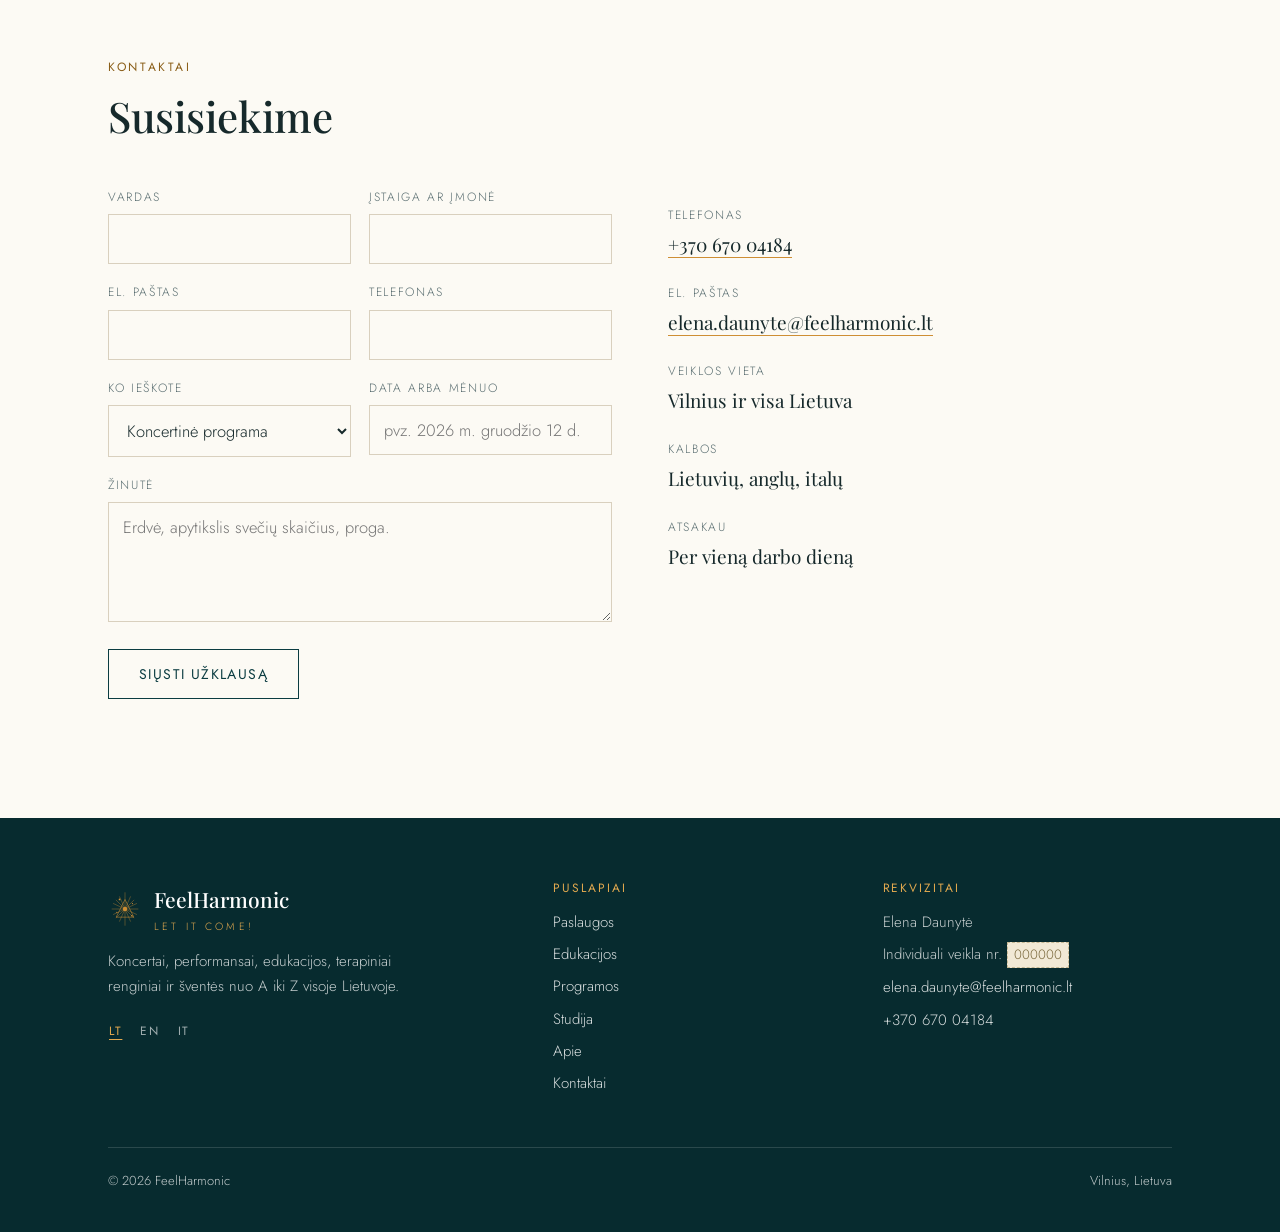
==== commit fe7c631a: "Tarpas pries NEW zenkleli antrastese Be tarpo prieinamas antrastes pavadinimas buvo skaitomas kaip v" ====
--- a/index.html
+++ b/index.html
@@ -195,7 +195,7 @@
         <img src="assets/img/paslauga-interaktyvu.jpg" alt="Interaktyvus koncertas su publika" data-optional>
       </figure>
         <div class="tx">
-          <h3>Interaktyvūs koncertai<span class="tag-new">NEW</span></h3>
+          <h3>Interaktyvūs koncertai <span class="tag-new">NEW</span></h3>
           <p>Renginiai, kuriuose žiūrovai ne tik klauso: dalyvauja, renkasi, kartais patys suskamba. Tinka bendruomenėms, įmonių komandoms ir šeimų šventėms.</p>
           <a class="more" href="#programos">Kaip tai vyksta</a>
         </div>
@@ -418,7 +418,7 @@
 
       <article class="prog">
         <div>
-          <h3>Interaktyvus koncertas<span class="tag-new">NEW</span></h3>
+          <h3>Interaktyvus koncertas <span class="tag-new">NEW</span></h3>
           <p>Programa, kurioje žiūrovai yra dalis kūrinio: renkasi, ką skambinsime toliau, atlieka paprastas garso partijas, kuria ritmą. Iš koncerto išeinama ne su įspūdžiu, o su patirtimi.</p>
         </div>
         <div class="prog-specs">
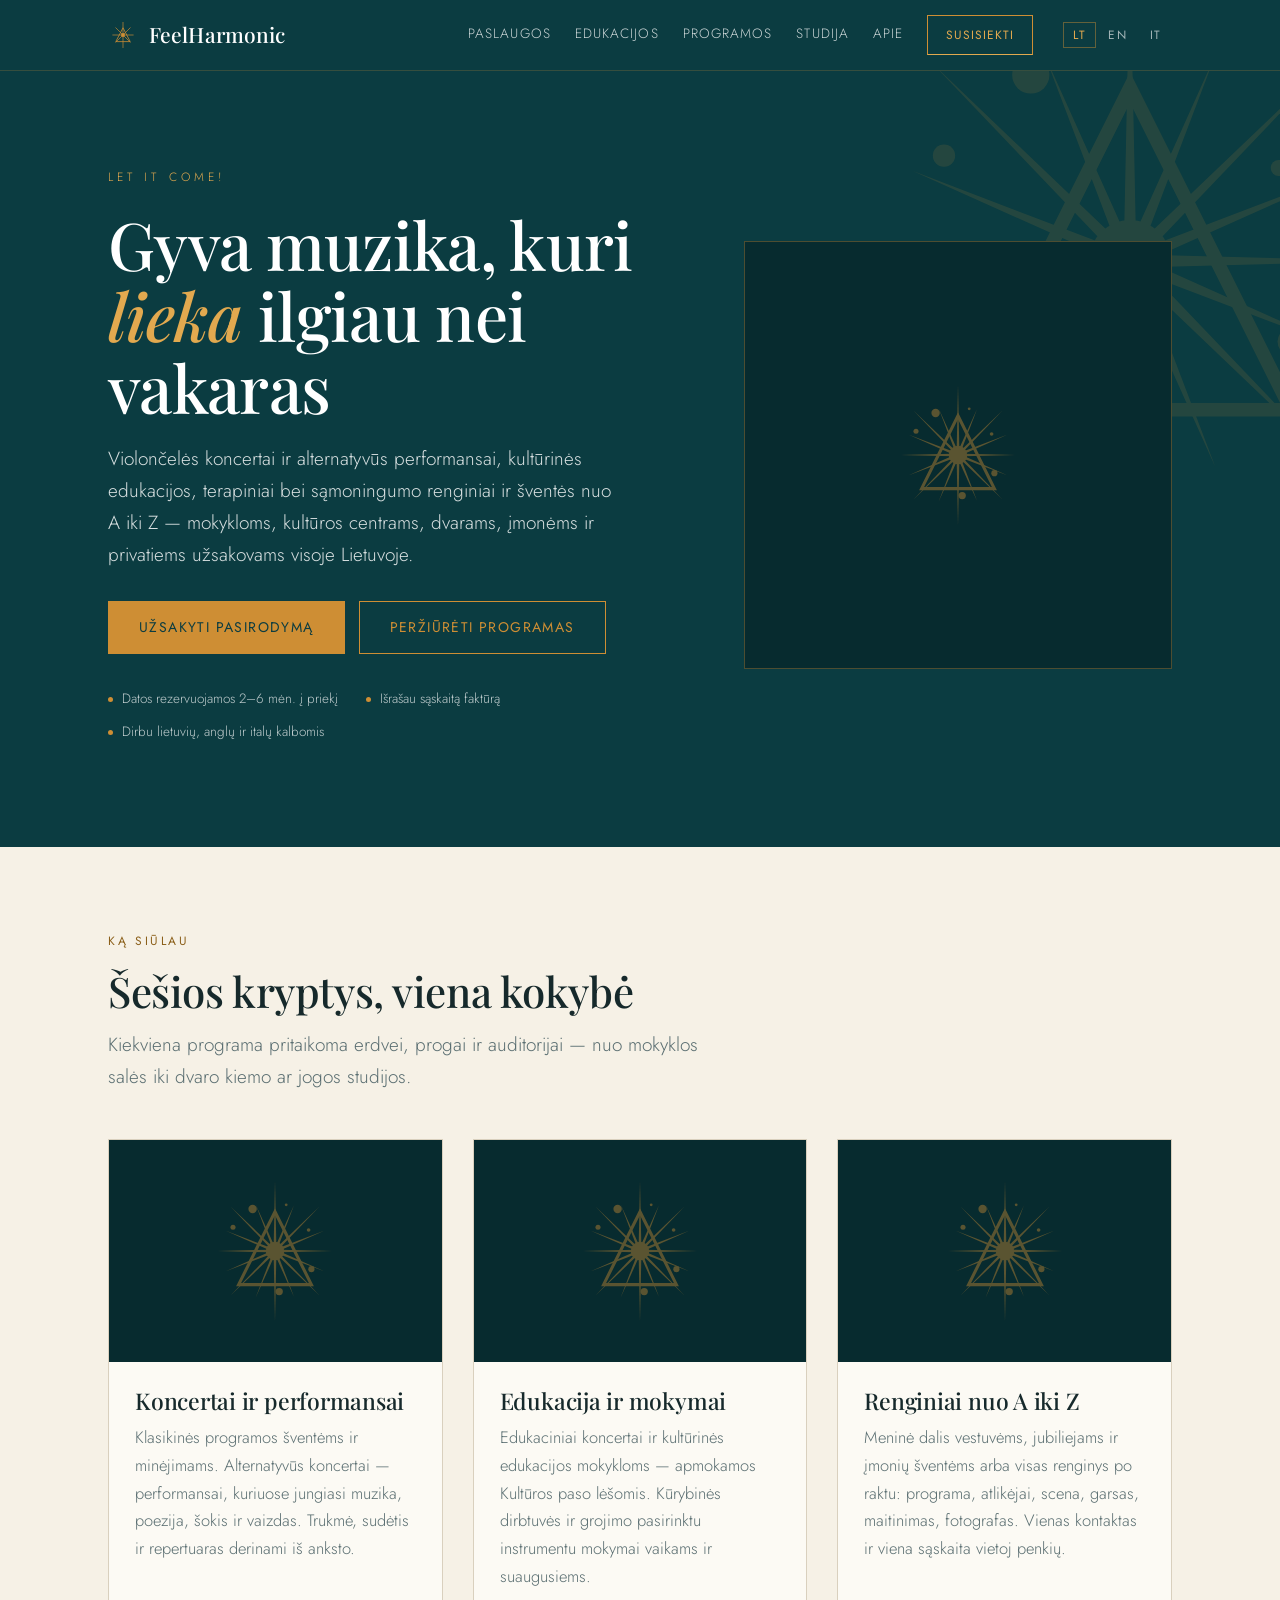
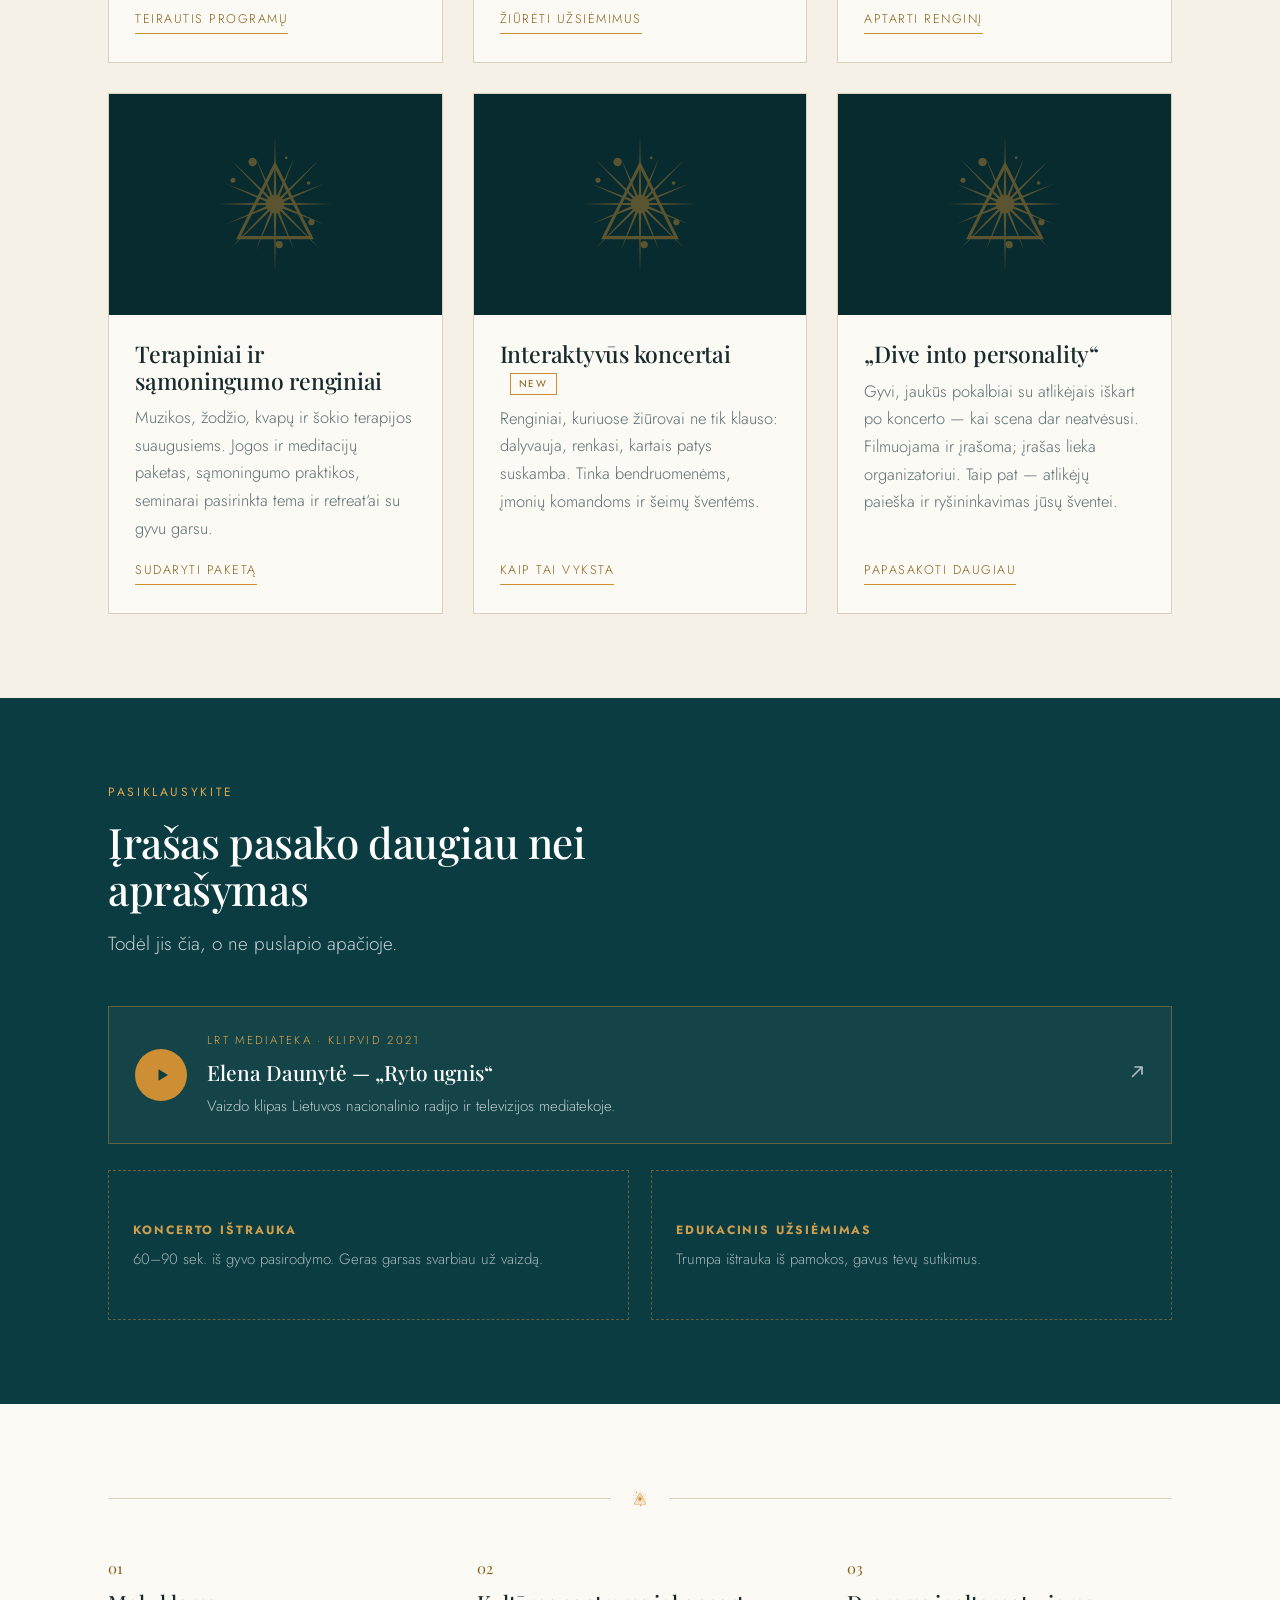
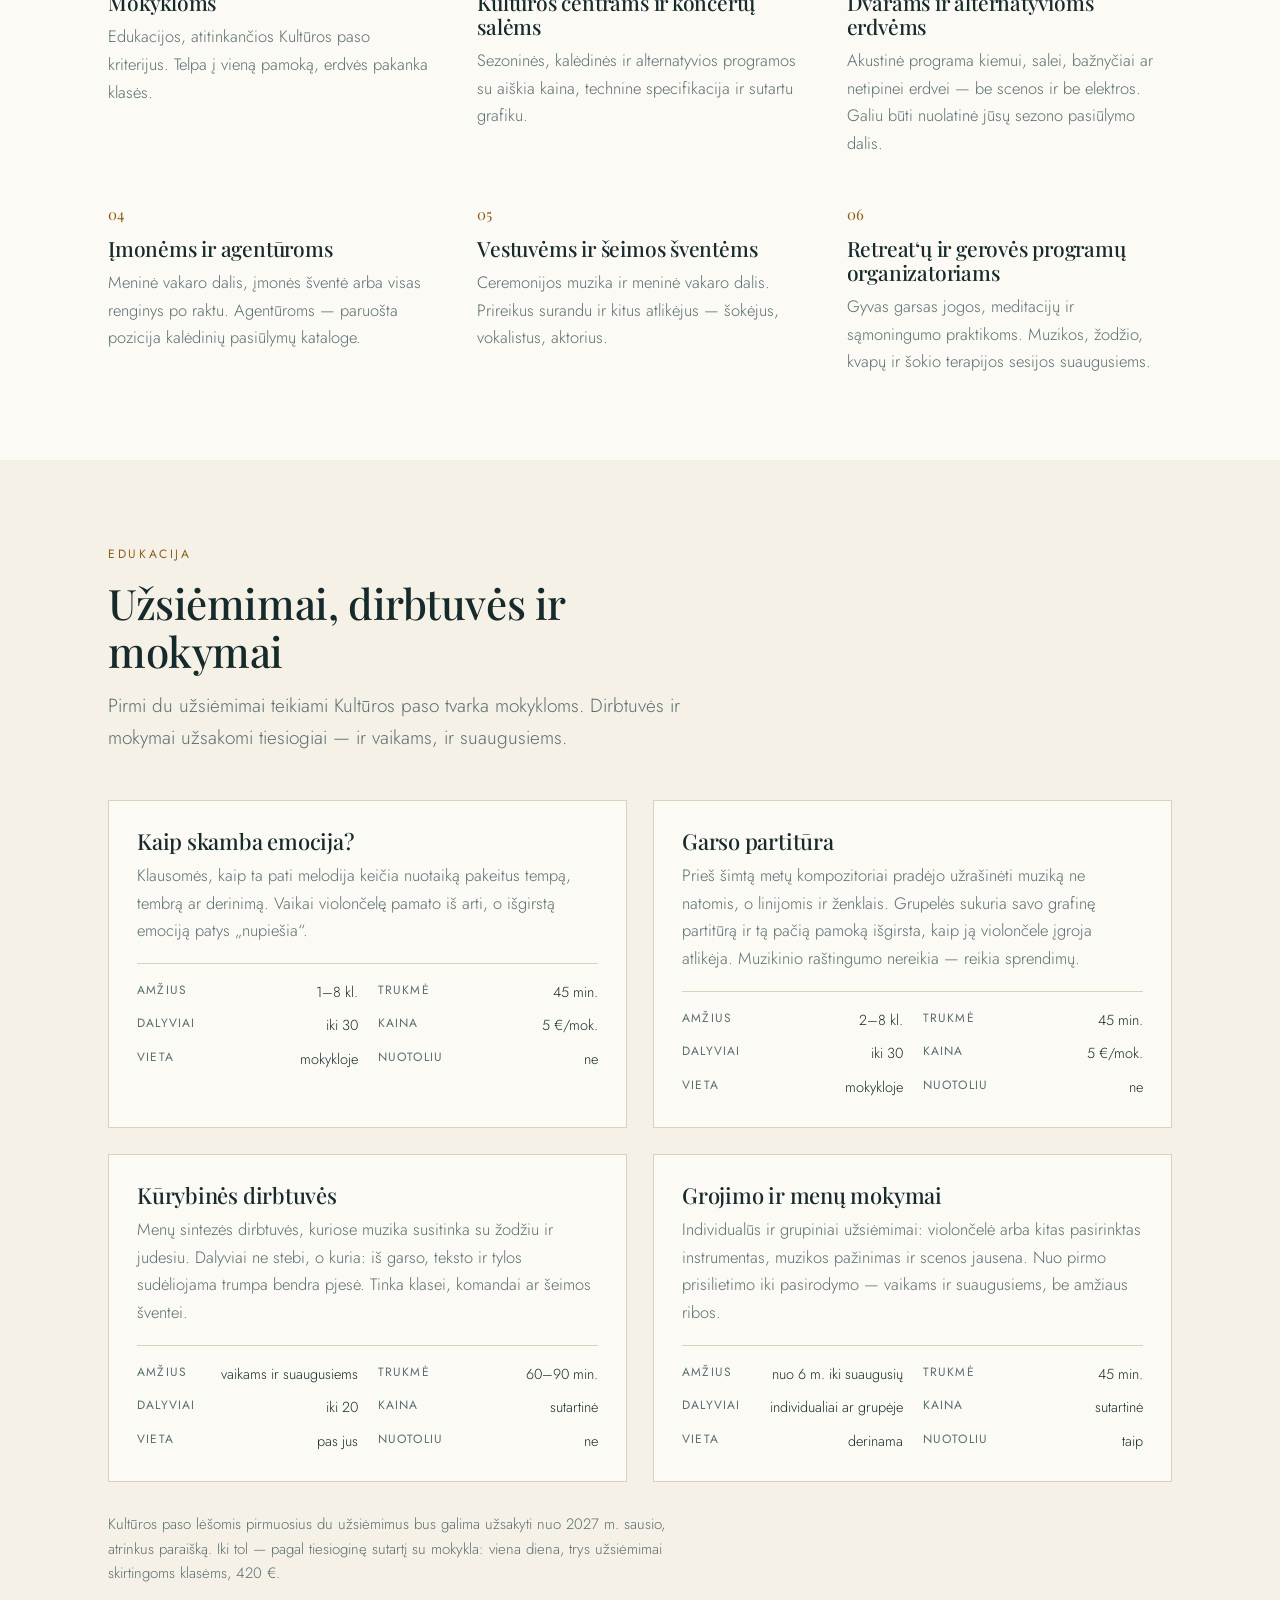
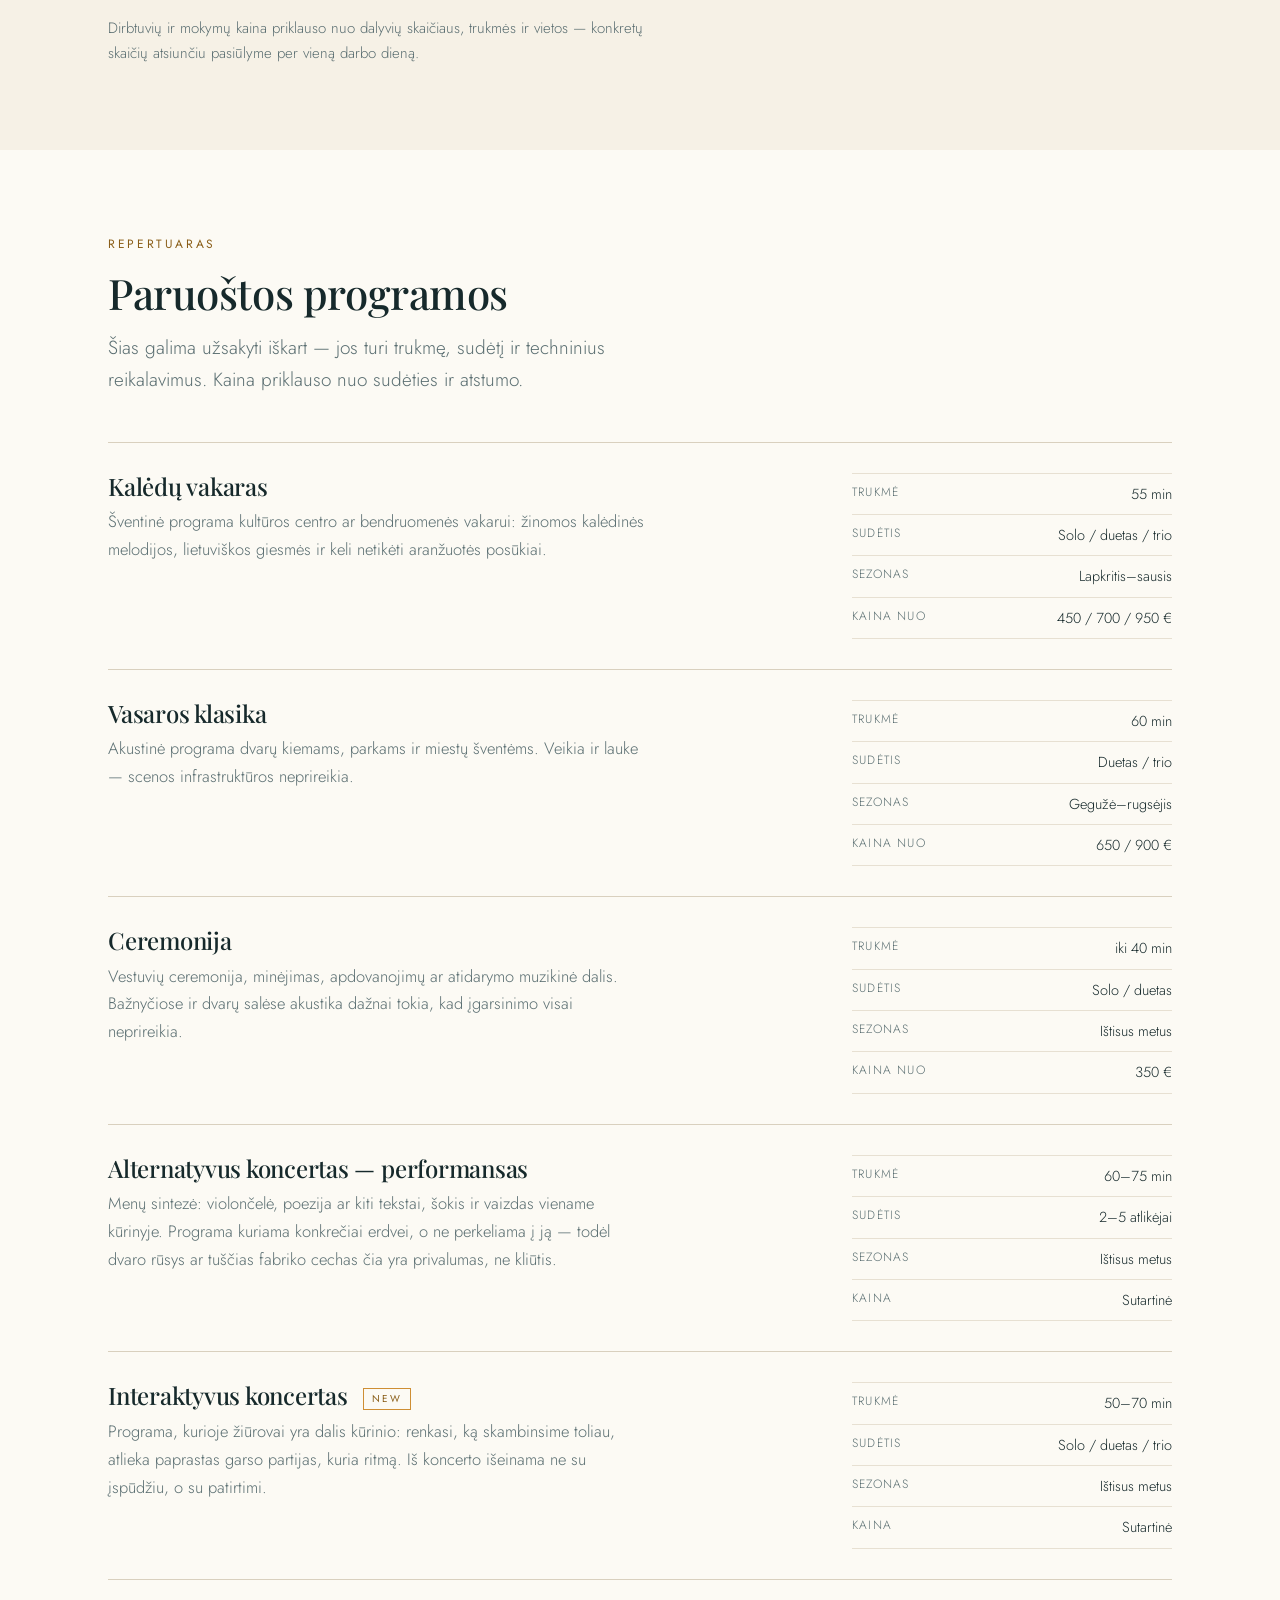
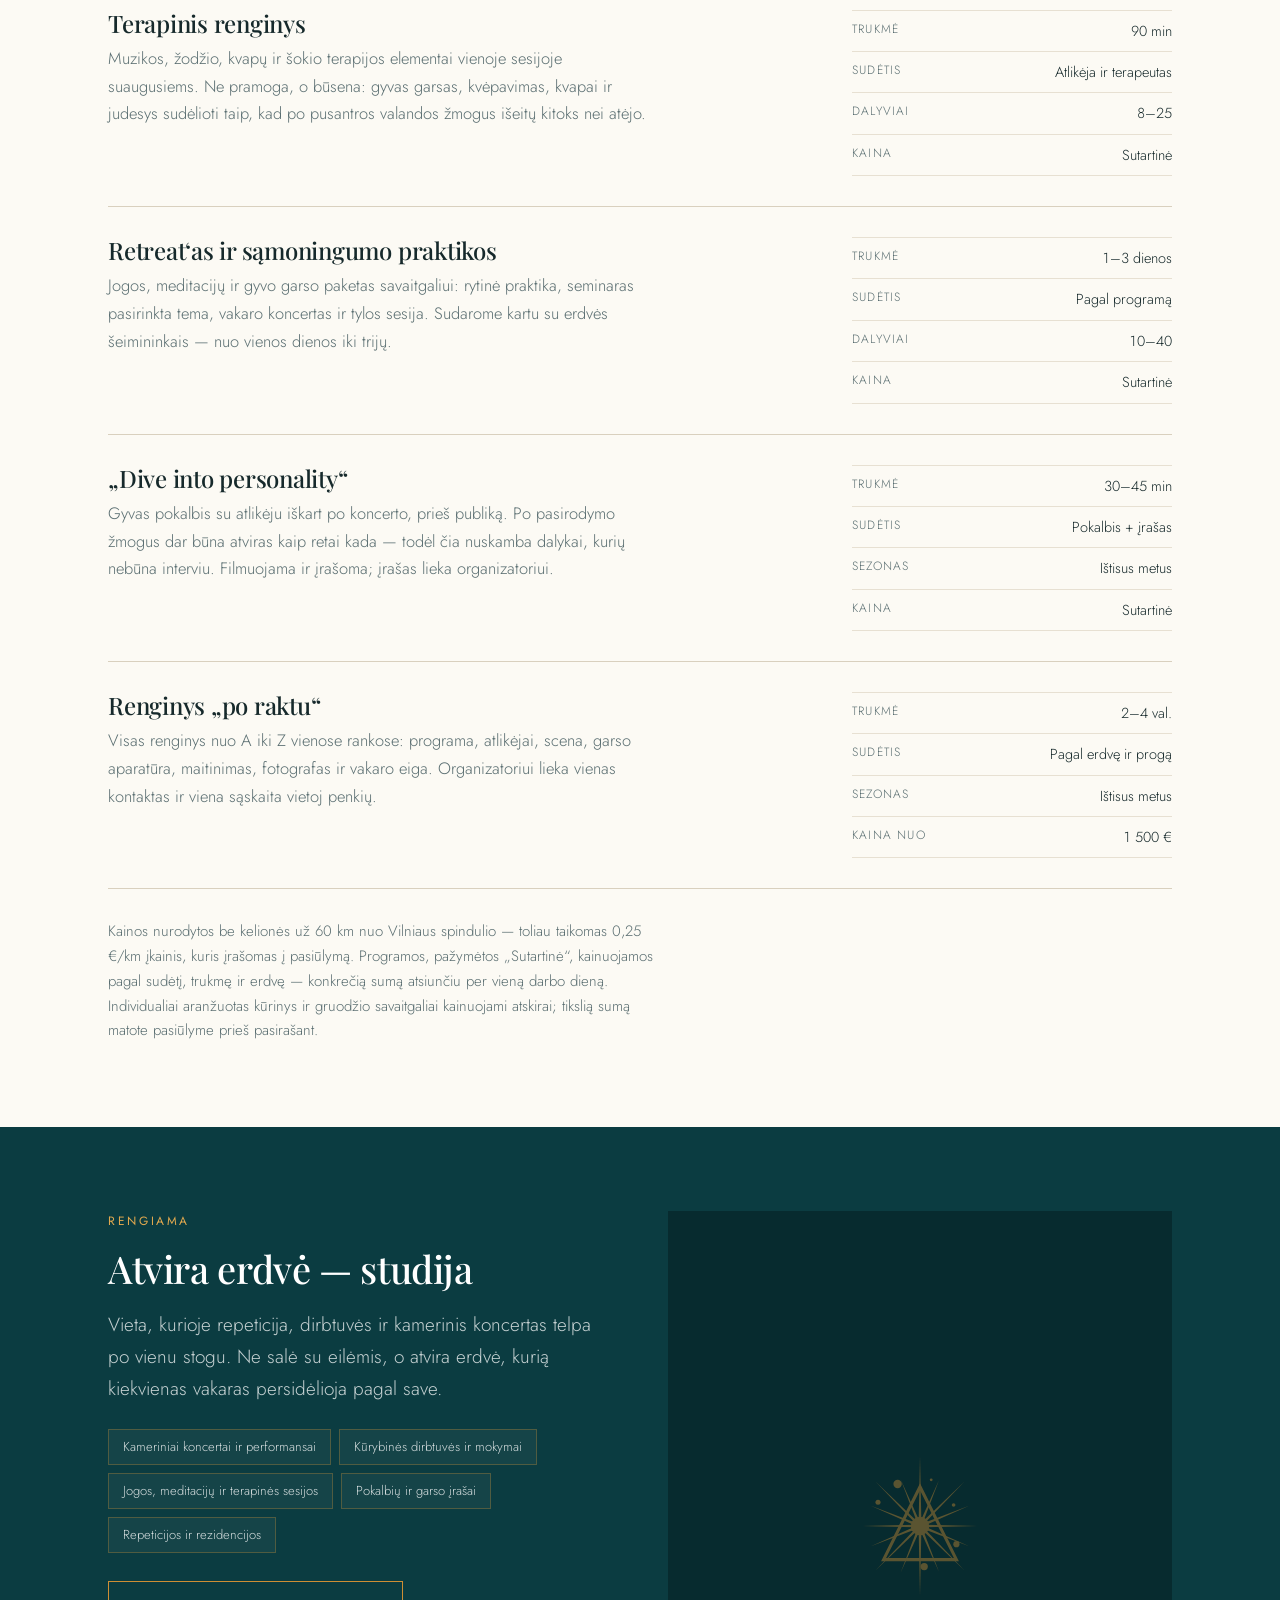
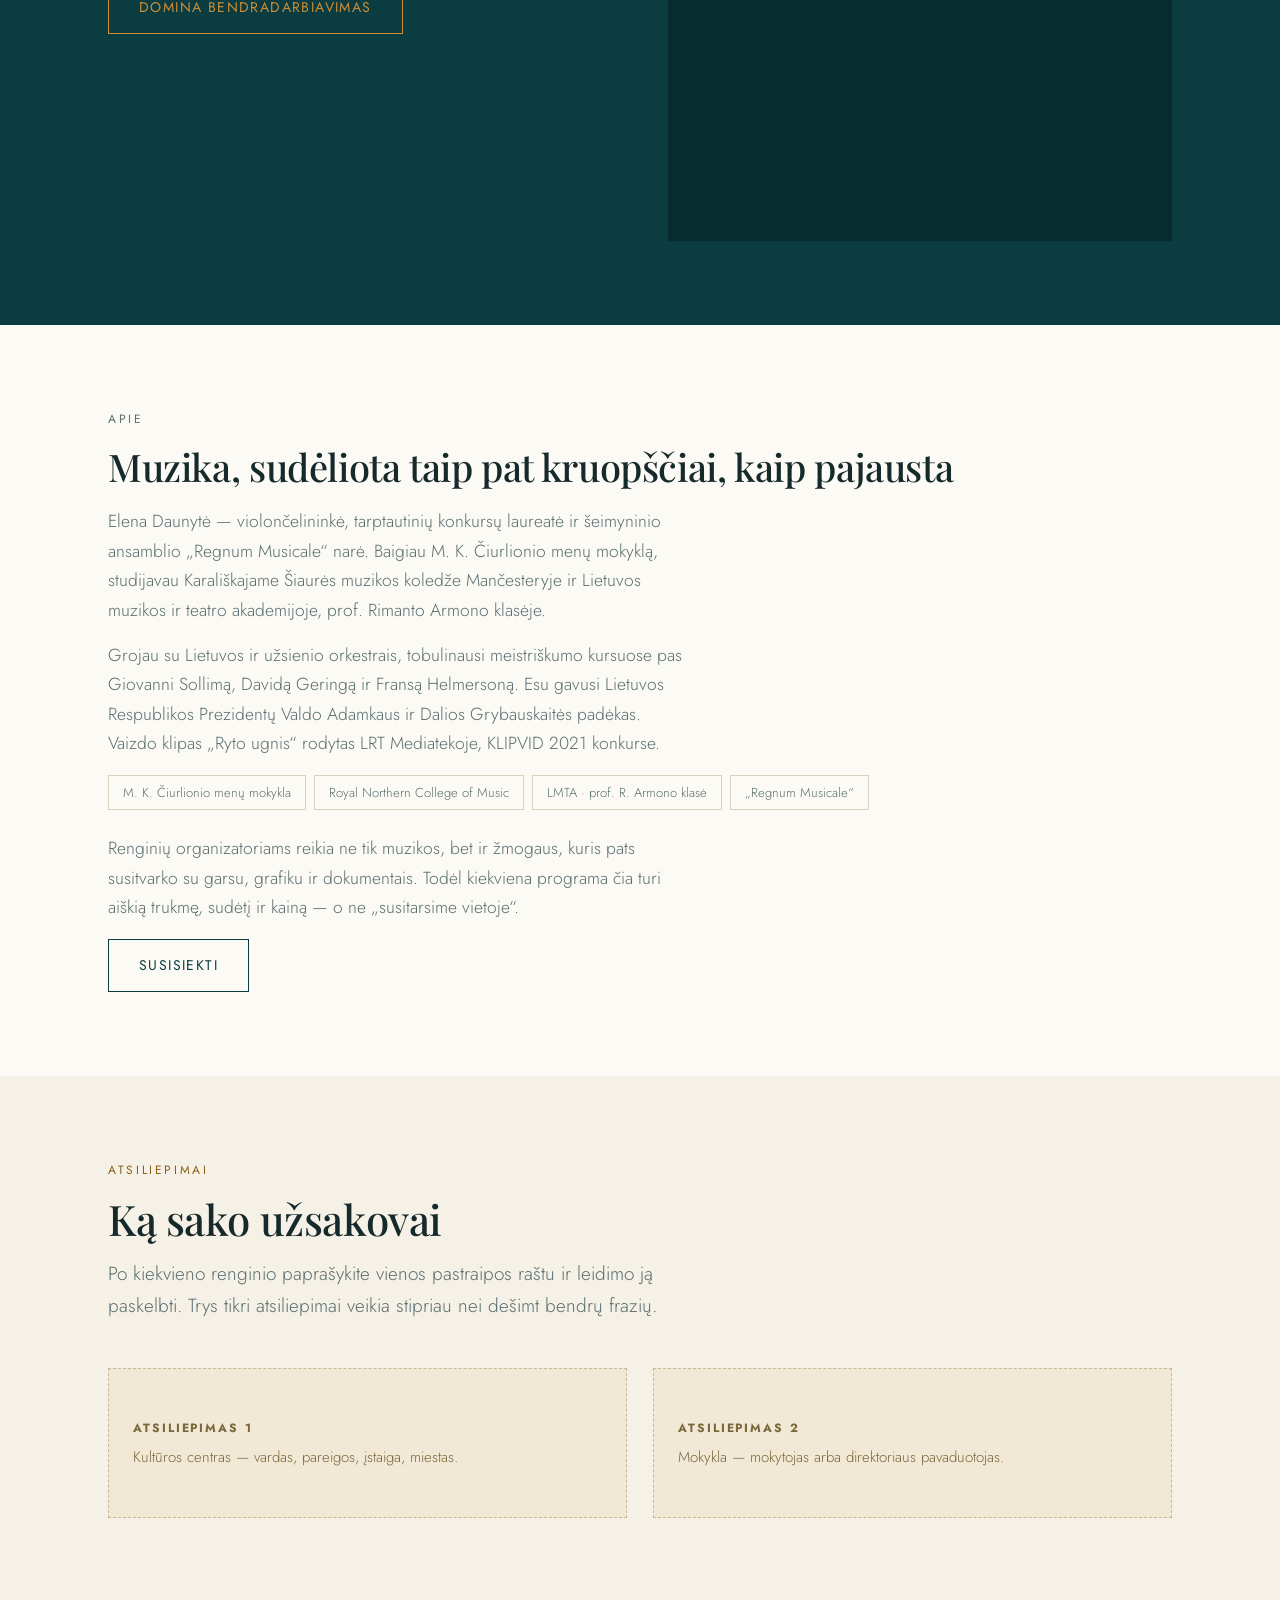
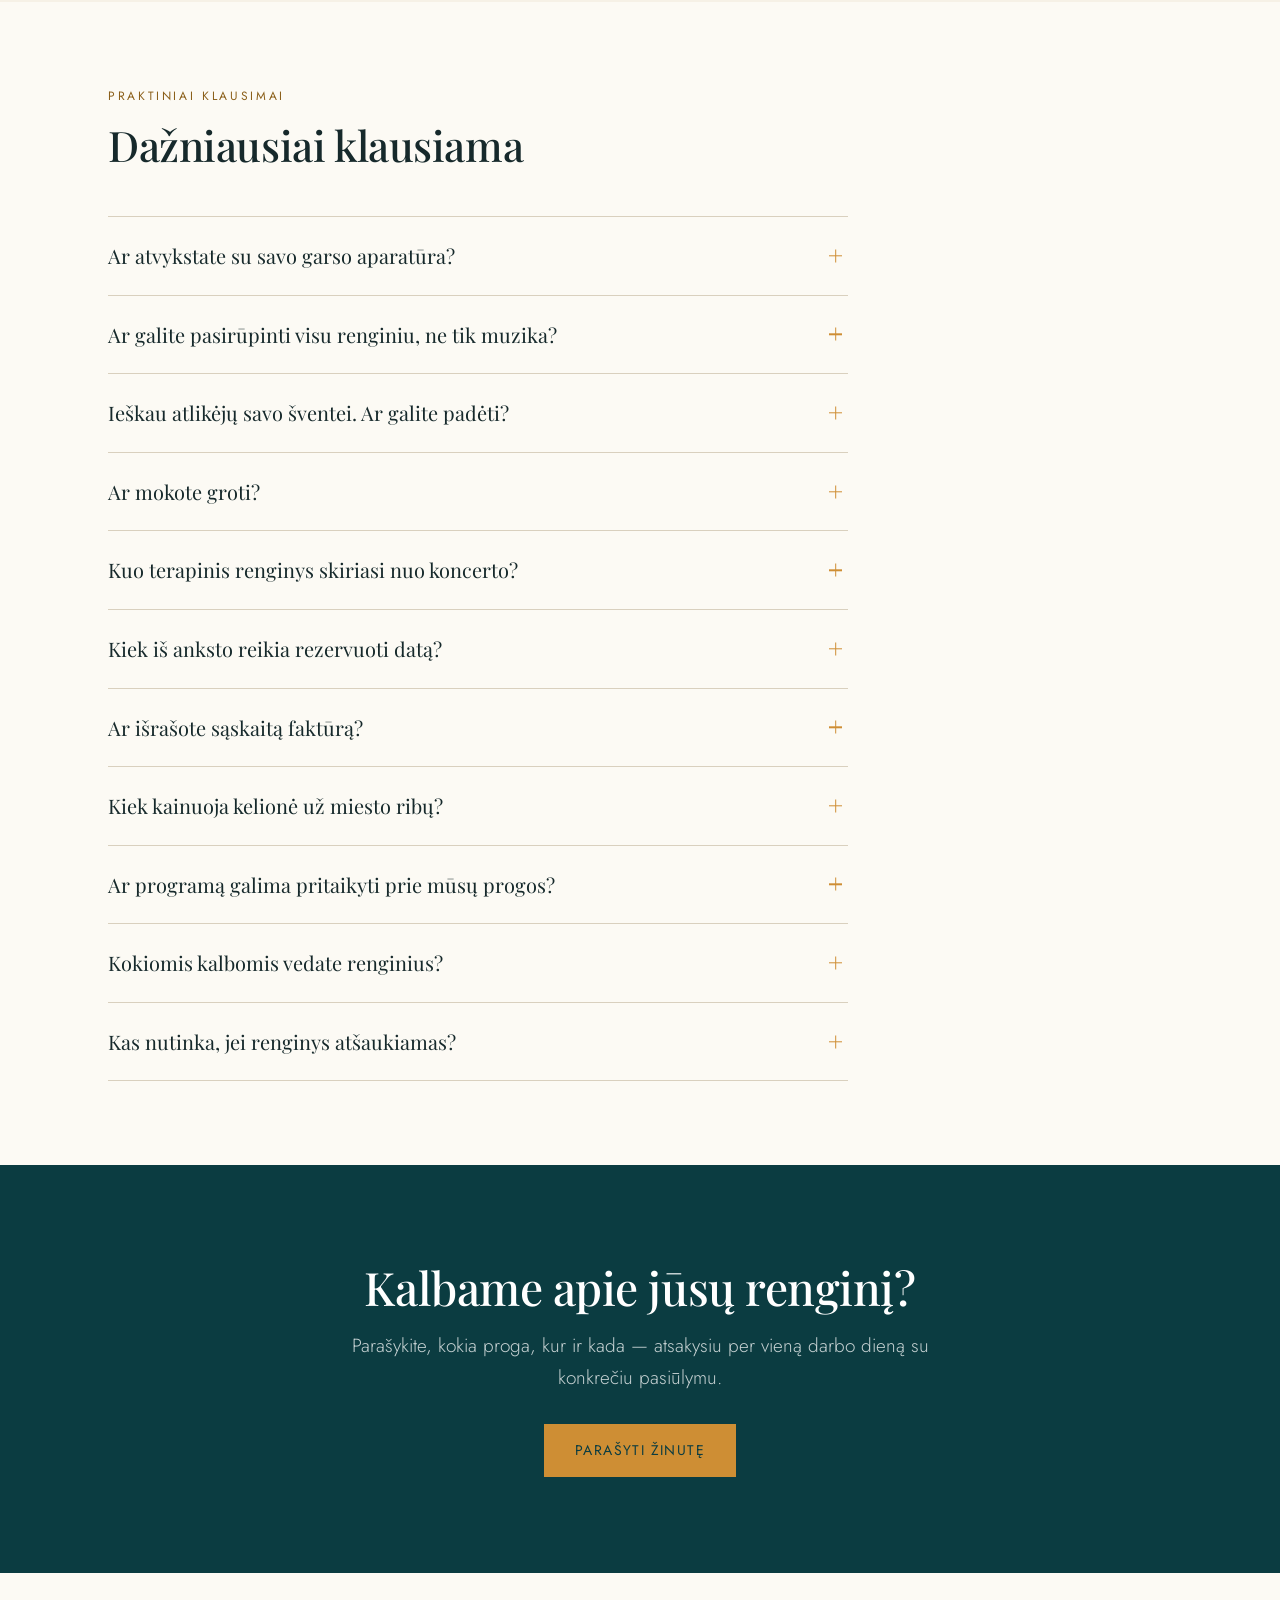
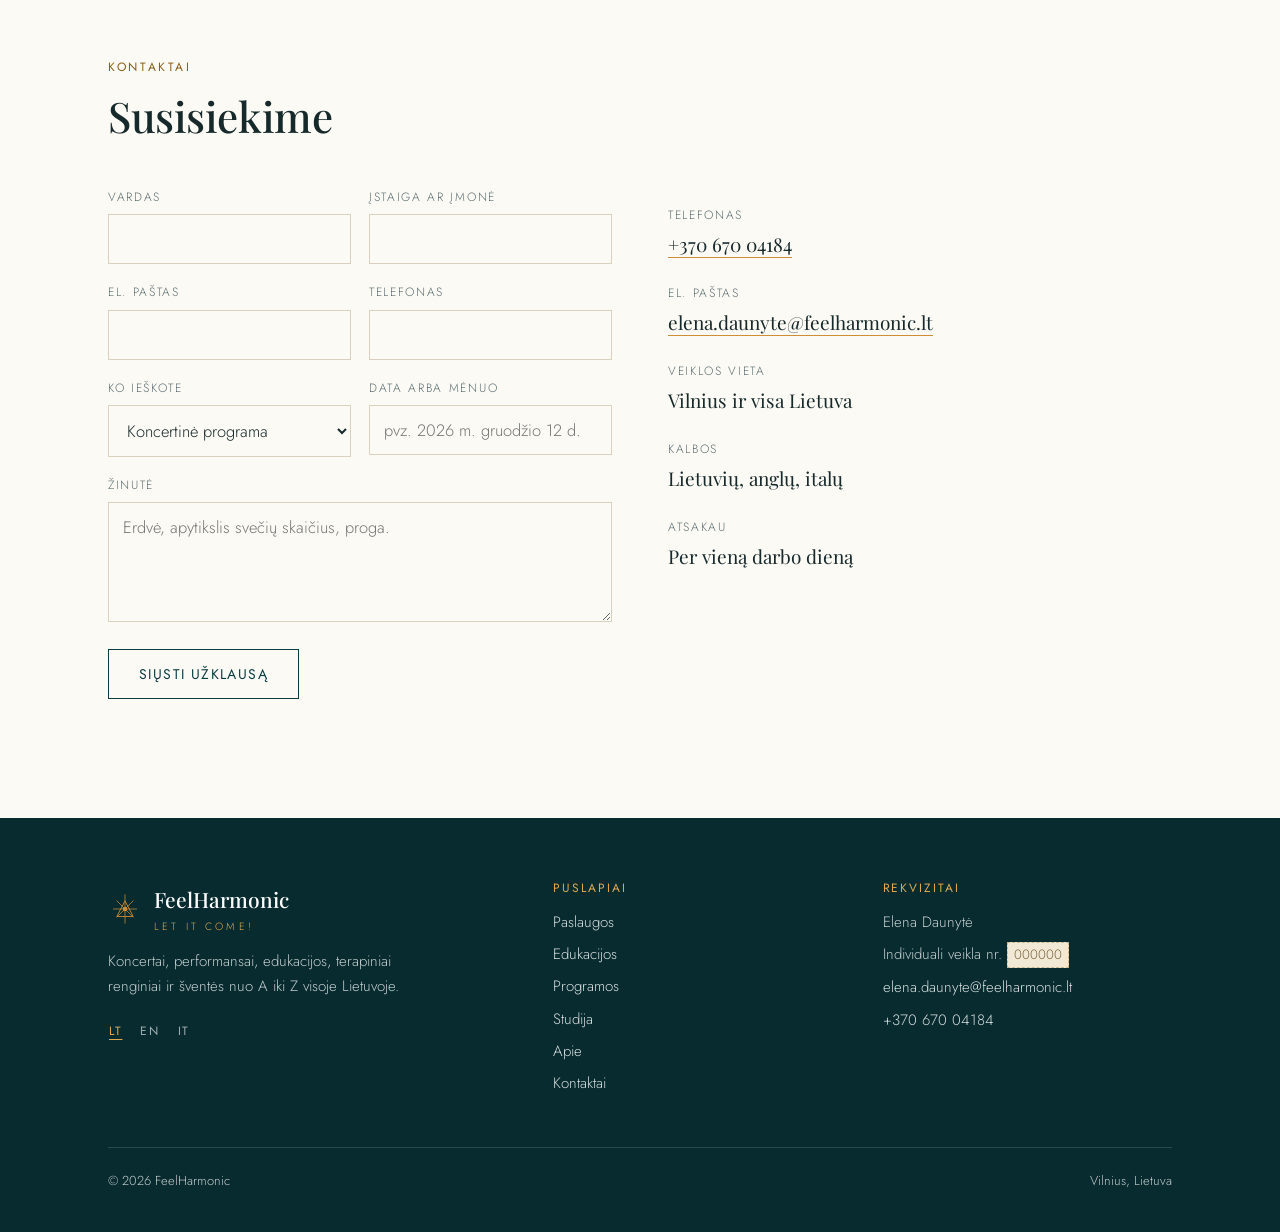
==== commit 9127819f: "Naujas zenklo piesinys: smailejantys spinduliai, storesnis trikampis Zenklas perpiestas pagal viziti" ====
--- a/index.html
+++ b/index.html
@@ -34,24 +34,46 @@
 
 <!-- ženklo šablonas -->
 <svg width="0" height="0" style="position:absolute" aria-hidden="true">
-  <symbol id="mark" viewBox="0 0 100 100">
+<symbol id="mark" viewBox="0 0 100 100">
     <g class="mark">
-      <g class="ray">
-        <line x1="50" y1="2"  x2="50" y2="98"/>
-        <line x1="12" y1="50" x2="88" y2="50"/>
-        <line x1="24" y1="24" x2="76" y2="76"/>
-        <line x1="76" y1="24" x2="24" y2="76"/>
-        <line x1="34" y1="14" x2="66" y2="86"/>
-        <line x1="66" y1="14" x2="34" y2="86"/>
-        <line x1="16" y1="34" x2="84" y2="66"/>
-        <line x1="84" y1="34" x2="16" y2="66"/>
+      <g class="beam">
+        <polygon points="50.95,45.80 50.00,0.00 49.05,45.80"/>
+        <polygon points="49.05,54.20 50.00,100.00 50.95,54.20"/>
+        <polygon points="54.20,50.95 91.00,50.00 54.20,49.05"/>
+        <polygon points="45.80,49.05 9.00,50.00 45.80,50.95"/>
+        <polygon points="53.64,47.70 81.82,18.18 52.30,46.36"/>
+        <polygon points="52.30,53.64 81.82,81.82 53.64,52.30"/>
+        <polygon points="46.36,52.30 18.18,81.82 47.70,53.64"/>
+        <polygon points="47.70,46.36 18.18,18.18 46.36,47.70"/>
+        <polygon points="52.48,46.48 63.78,16.74 50.73,45.76"/>
+        <polygon points="50.73,54.24 63.78,83.26 52.48,53.52"/>
+        <polygon points="47.52,53.52 36.22,83.26 49.27,54.24"/>
+        <polygon points="49.27,45.76 36.22,16.74 47.52,46.48"/>
+        <polygon points="54.24,49.27 85.11,35.46 53.52,47.52"/>
+        <polygon points="53.52,52.48 85.11,64.54 54.24,50.73"/>
+        <polygon points="45.76,50.73 14.89,64.54 46.48,52.48"/>
+        <polygon points="46.48,47.52 14.89,35.46 45.76,49.27"/>
       </g>
       <path class="tri" d="M50 22 L76 74 L24 74 Z"/>
+      <circle class="dot" cx="50" cy="50" r="6.6"/>
+      <circle class="dot" cx="34" cy="20" r="3.0"/>
+      <circle class="dot" cx="58" cy="17" r="1.0"/>
+      <circle class="dot" cx="20" cy="33" r="1.8"/>
+      <circle class="dot" cx="74" cy="35" r="1.3"/>
+      <circle class="dot" cx="76" cy="63" r="2.2"/>
+      <circle class="dot" cx="53" cy="79" r="2.6"/>
+    </g>
+  </symbol>
+<symbol id="mark-sm" viewBox="0 0 100 100">
+    <g class="mark-sm">
+      <g class="ray">
+        <line x1="50" y1="8"  x2="50" y2="92"/>
+        <line x1="16" y1="50" x2="84" y2="50"/>
+        <line x1="26" y1="26" x2="74" y2="74"/>
+        <line x1="74" y1="26" x2="26" y2="74"/>
+      </g>
+      <path class="tri" d="M50 26 L74 72 L26 72 Z"/>
       <circle class="dot" cx="50" cy="50" r="6.4"/>
-      <circle class="dot" cx="34" cy="22" r="2.6"/>
-      <circle class="dot" cx="72" cy="34" r="1.8"/>
-      <circle class="dot" cx="70" cy="70" r="2.4"/>
-      <circle class="dot" cx="26" cy="60" r="1.6"/>
     </g>
   </symbol>
 </svg>
@@ -59,7 +81,7 @@
 <header id="nav">
   <div class="in">
     <a class="brand" href="#top">
-      <svg><use href="#mark"/></svg>
+      <svg><use href="#mark-sm"/></svg>
       <b>FeelHarmonic</b>
     </a>
     <nav class="main" aria-label="Pagrindinė navigacija">
@@ -733,7 +755,7 @@
     <div class="cols">
       <div>
         <div class="fbrand">
-          <svg aria-hidden="true"><use href="#mark"/></svg>
+          <svg aria-hidden="true"><use href="#mark-sm"/></svg>
           <div><b>FeelHarmonic</b><span class="tg">Let it come!</span></div>
         </div>
         <p style="max-width:34ch;margin:0 0 18px">Koncertai, performansai, edukacijos, terapiniai renginiai ir šventės nuo A iki Z visoje Lietuvoje.</p>
--- a/assets/css/style.css
+++ b/assets/css/style.css
@@ -67,9 +67,14 @@
 .lede{font-size:19px;max-width:56ch;color:var(--muted)}
 
 /* ---------- ženklas ---------- */
-.mark .ray{stroke:var(--gold);stroke-width:1.1;stroke-linecap:round}
-.mark .tri{fill:none;stroke:var(--gold);stroke-width:1.6}
+.mark .beam polygon{fill:var(--gold)}
+.mark .tri{fill:none;stroke:var(--gold);stroke-width:2.2}
 .mark .dot{fill:var(--gold)}
+
+/* mazas variantas antrastei ir poretei: storesni bruksniai, maziau detaliu */
+.mark-sm .ray{stroke:var(--gold);stroke-width:2.2;stroke-linecap:round}
+.mark-sm .tri{fill:none;stroke:var(--gold);stroke-width:2.6}
+.mark-sm .dot{fill:var(--gold)}
 
 /* ---------- mygtukai ---------- */
 .btn{
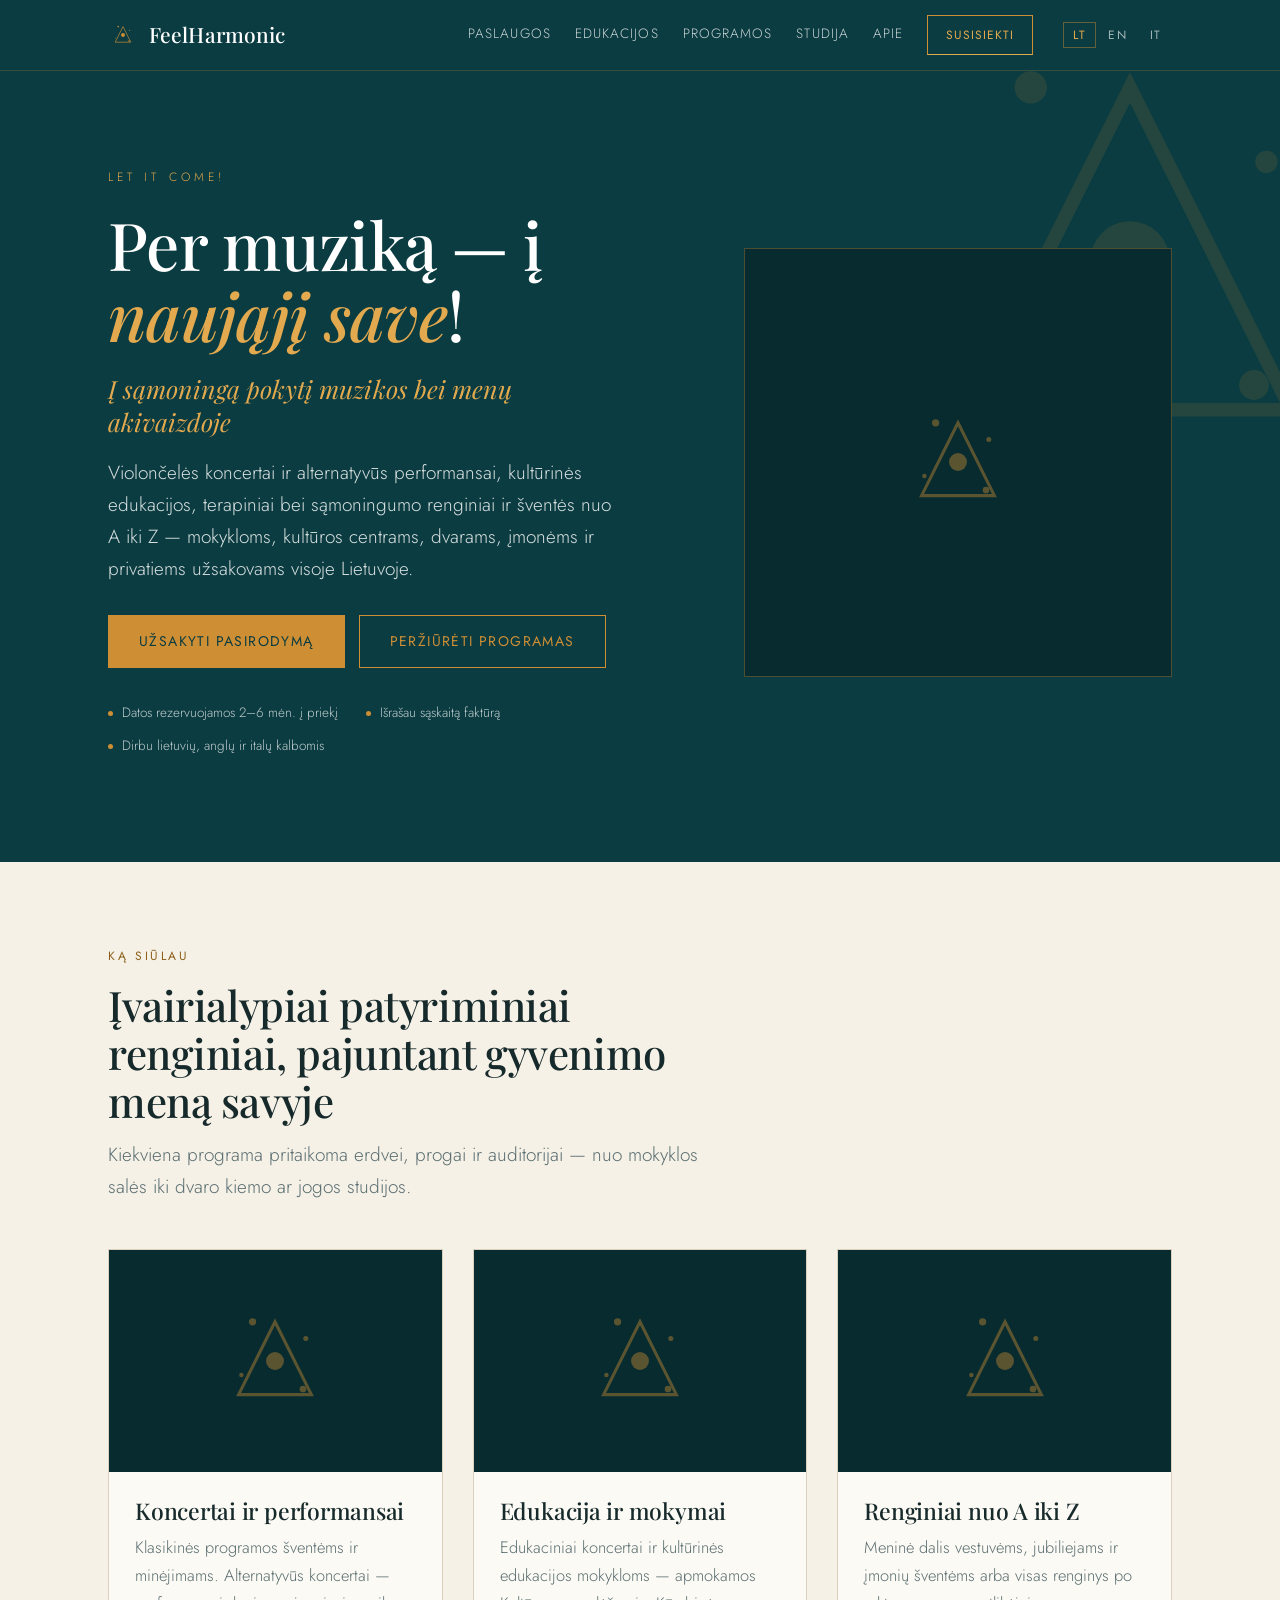
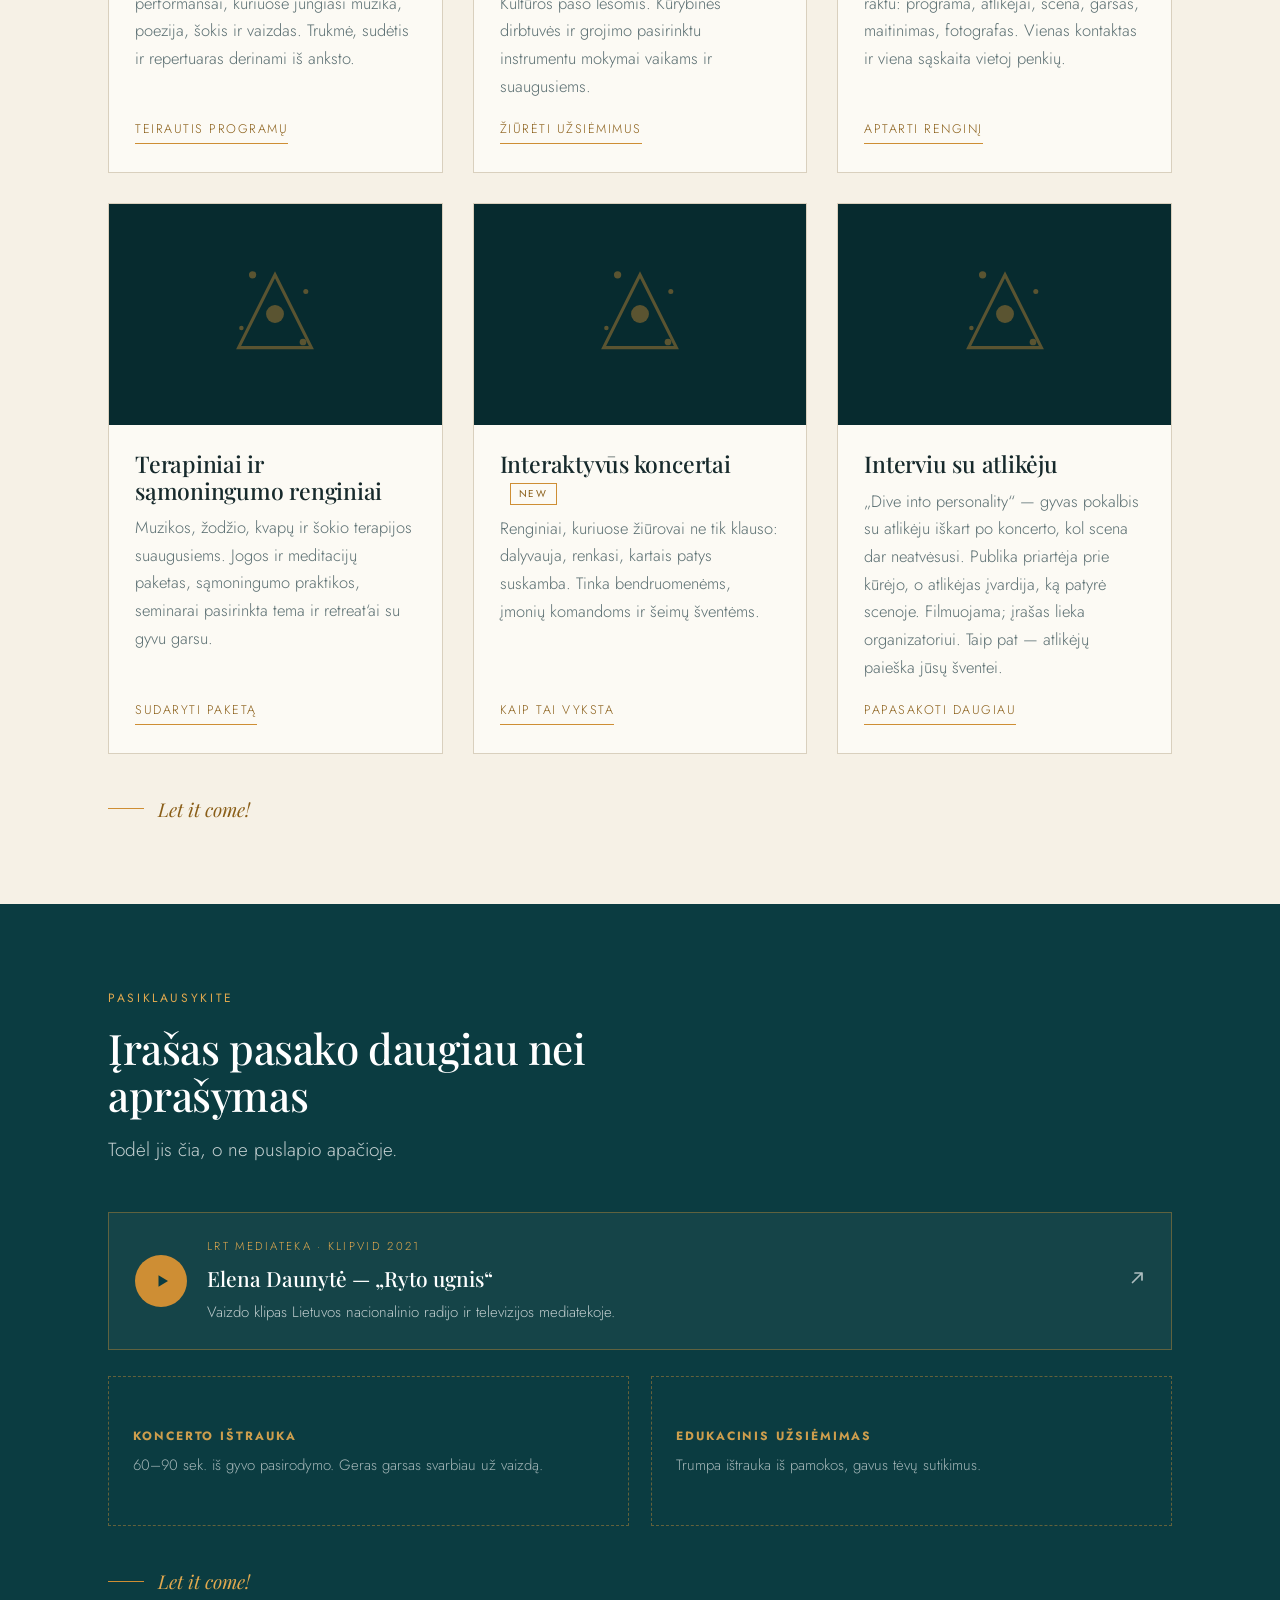
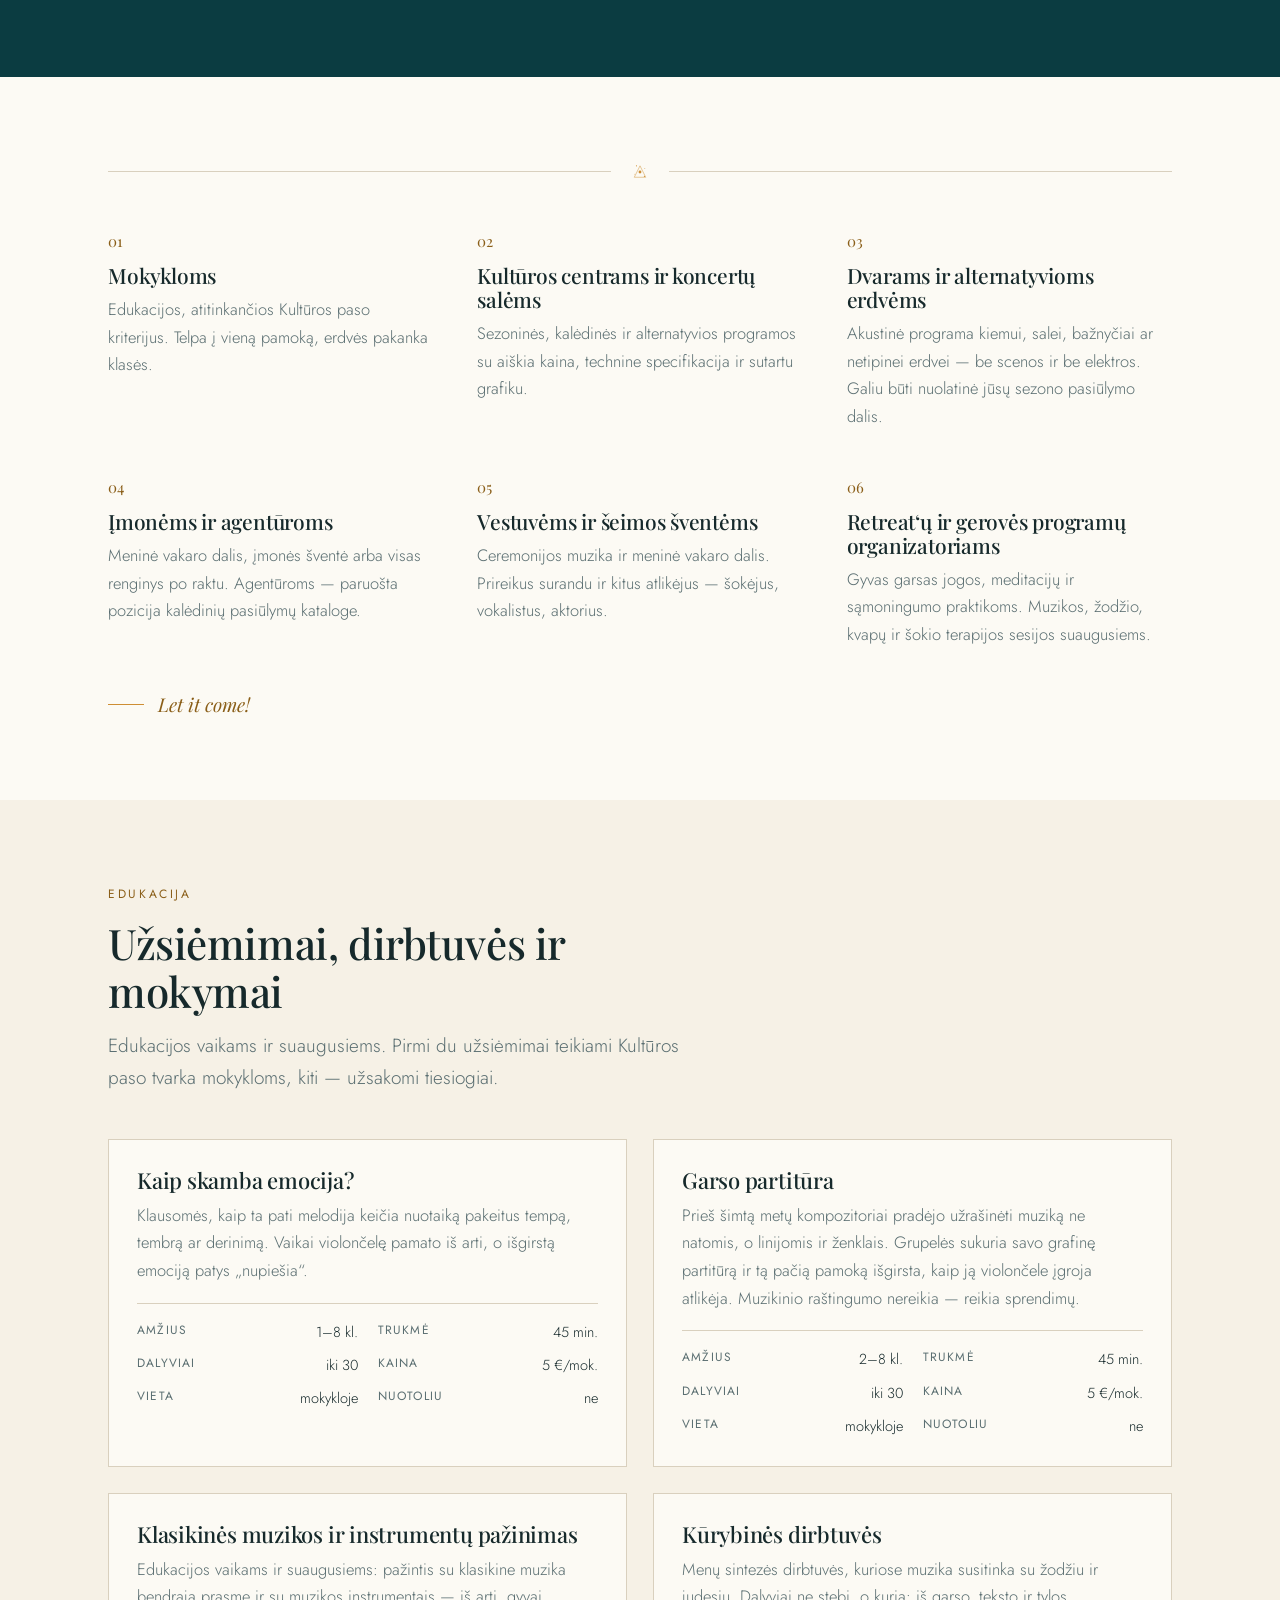
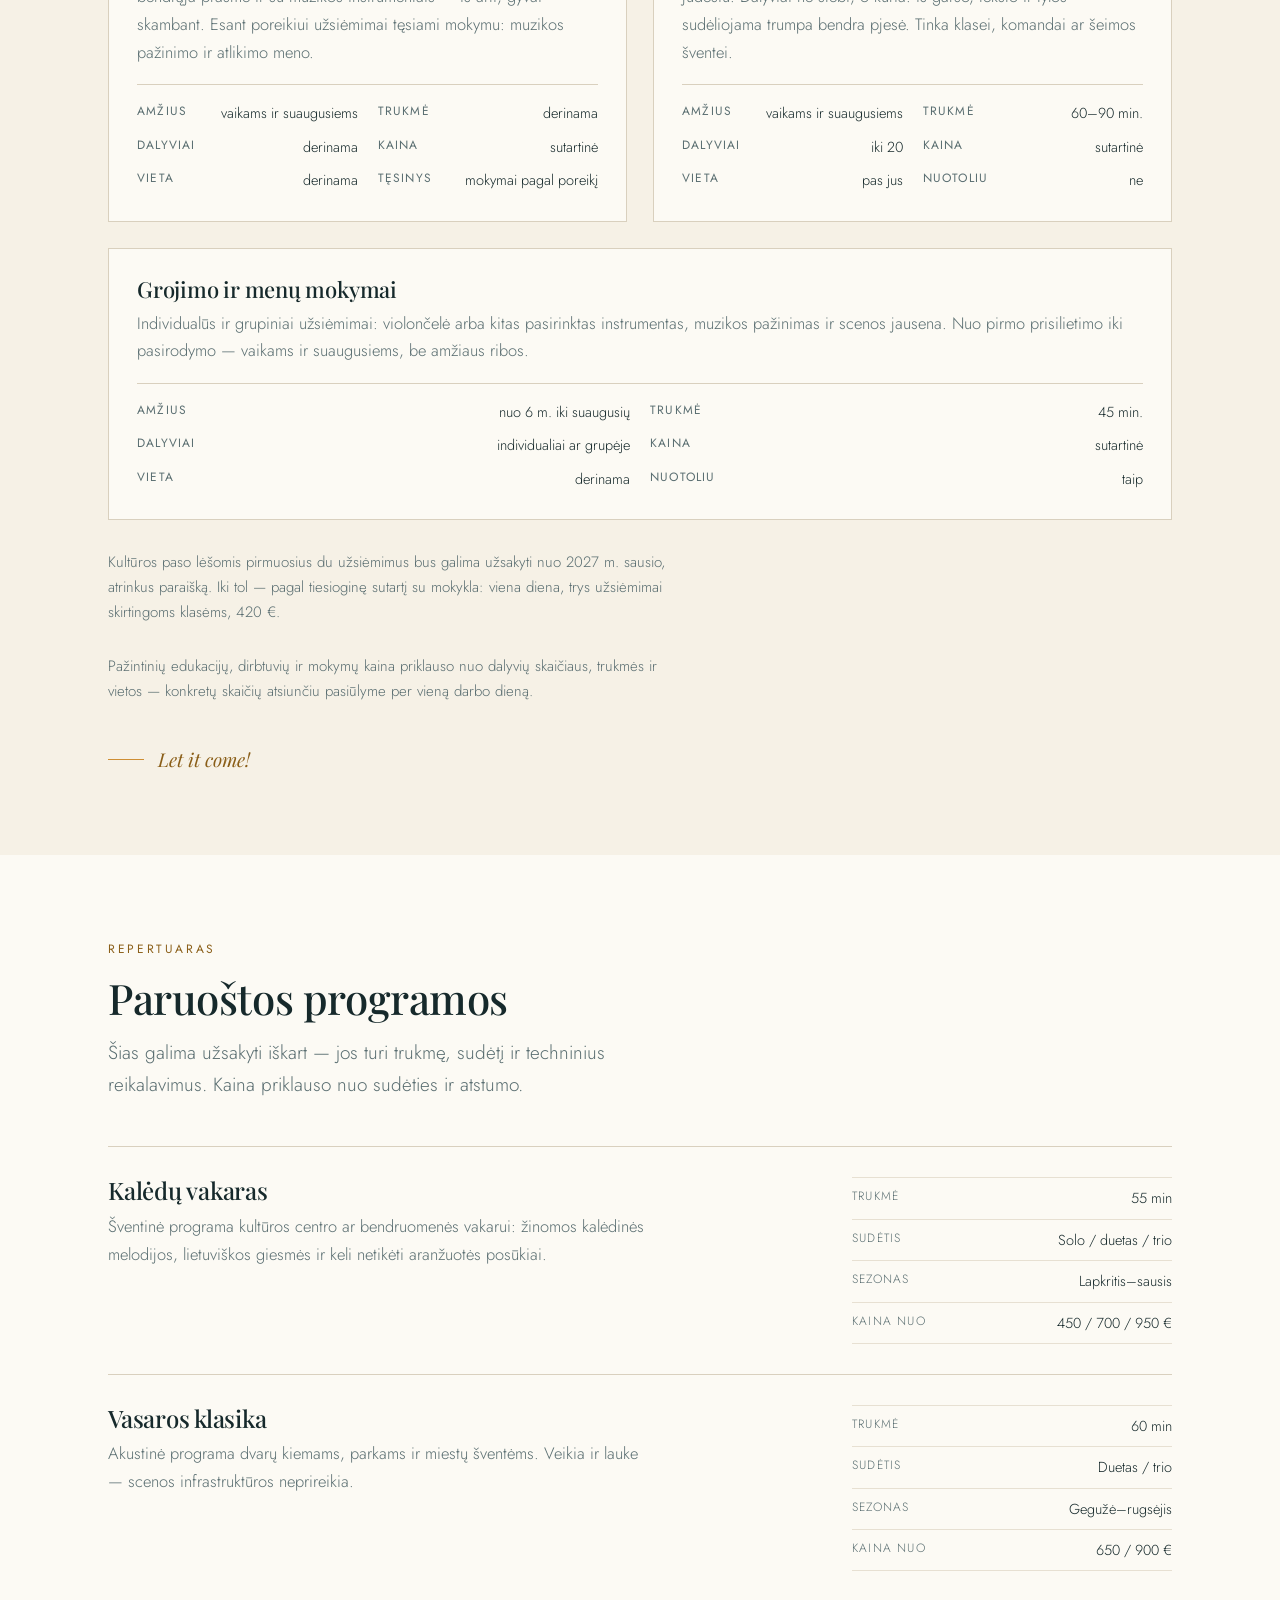
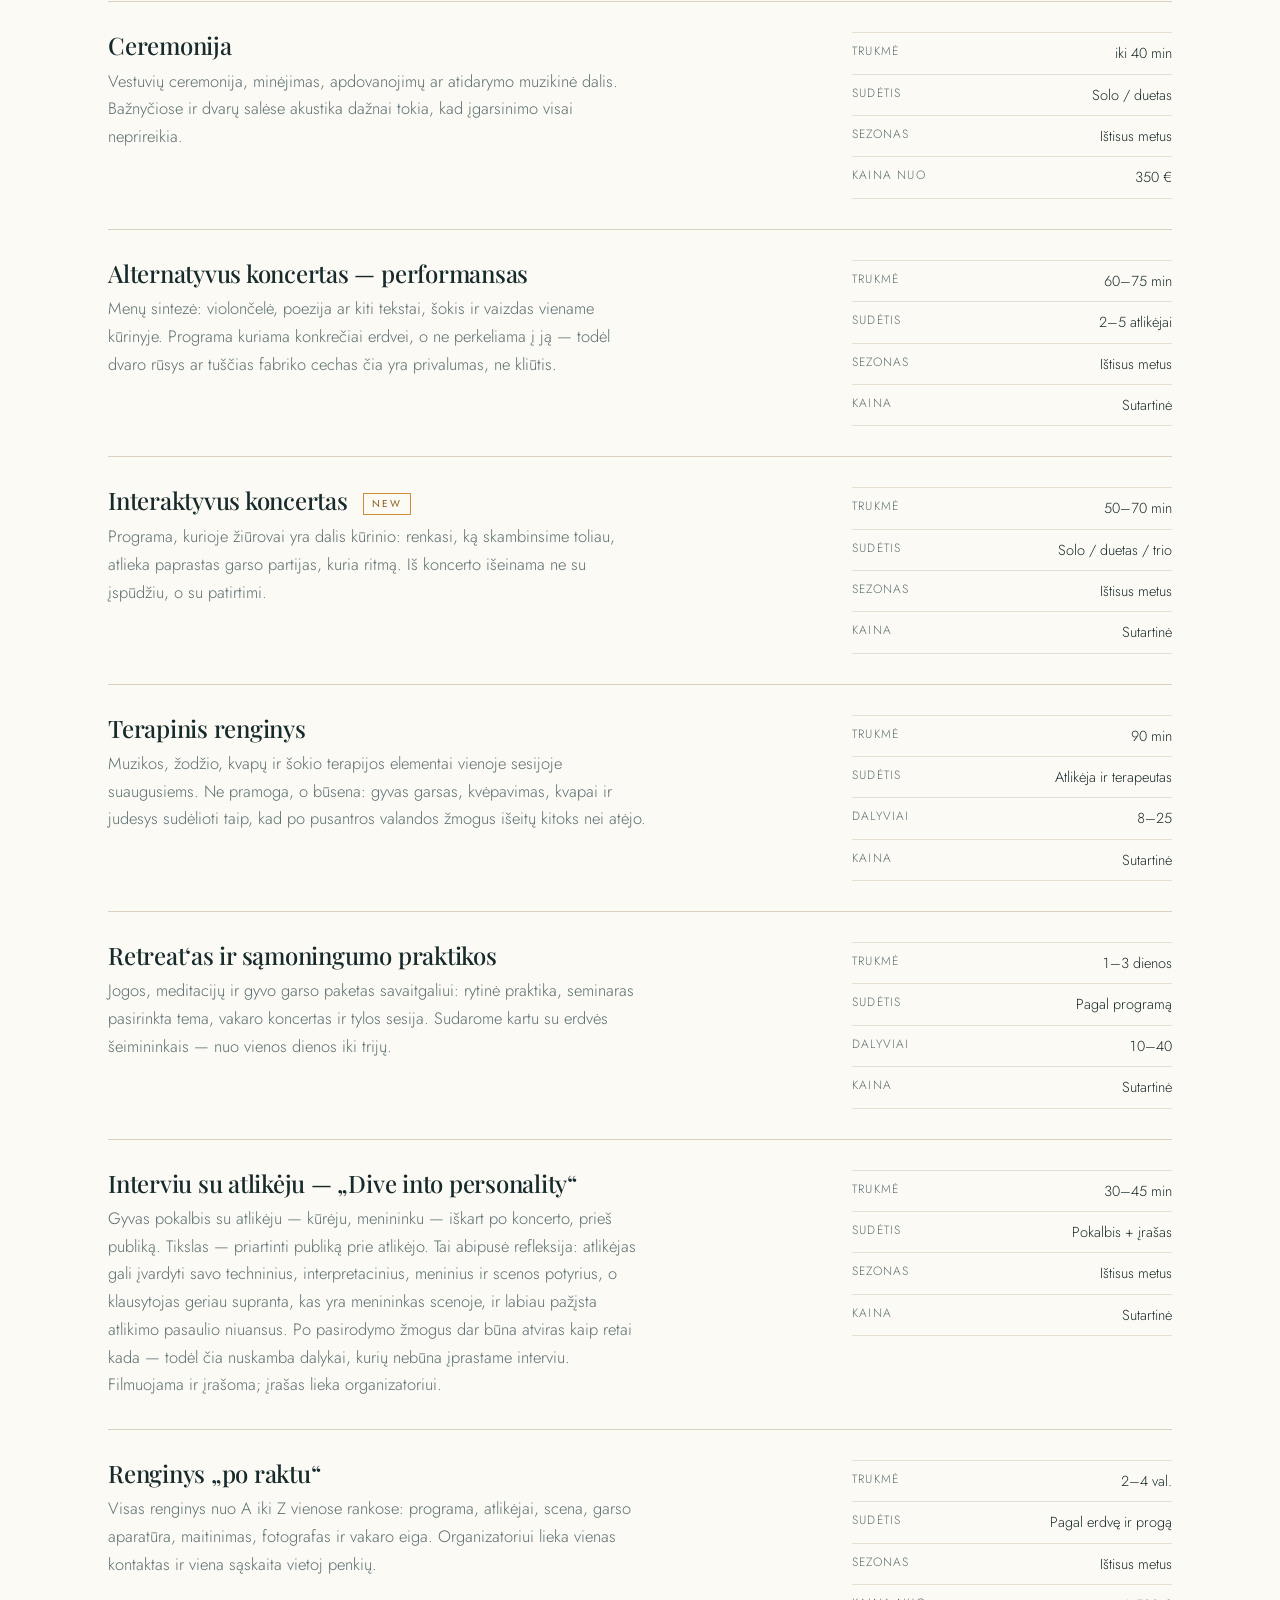
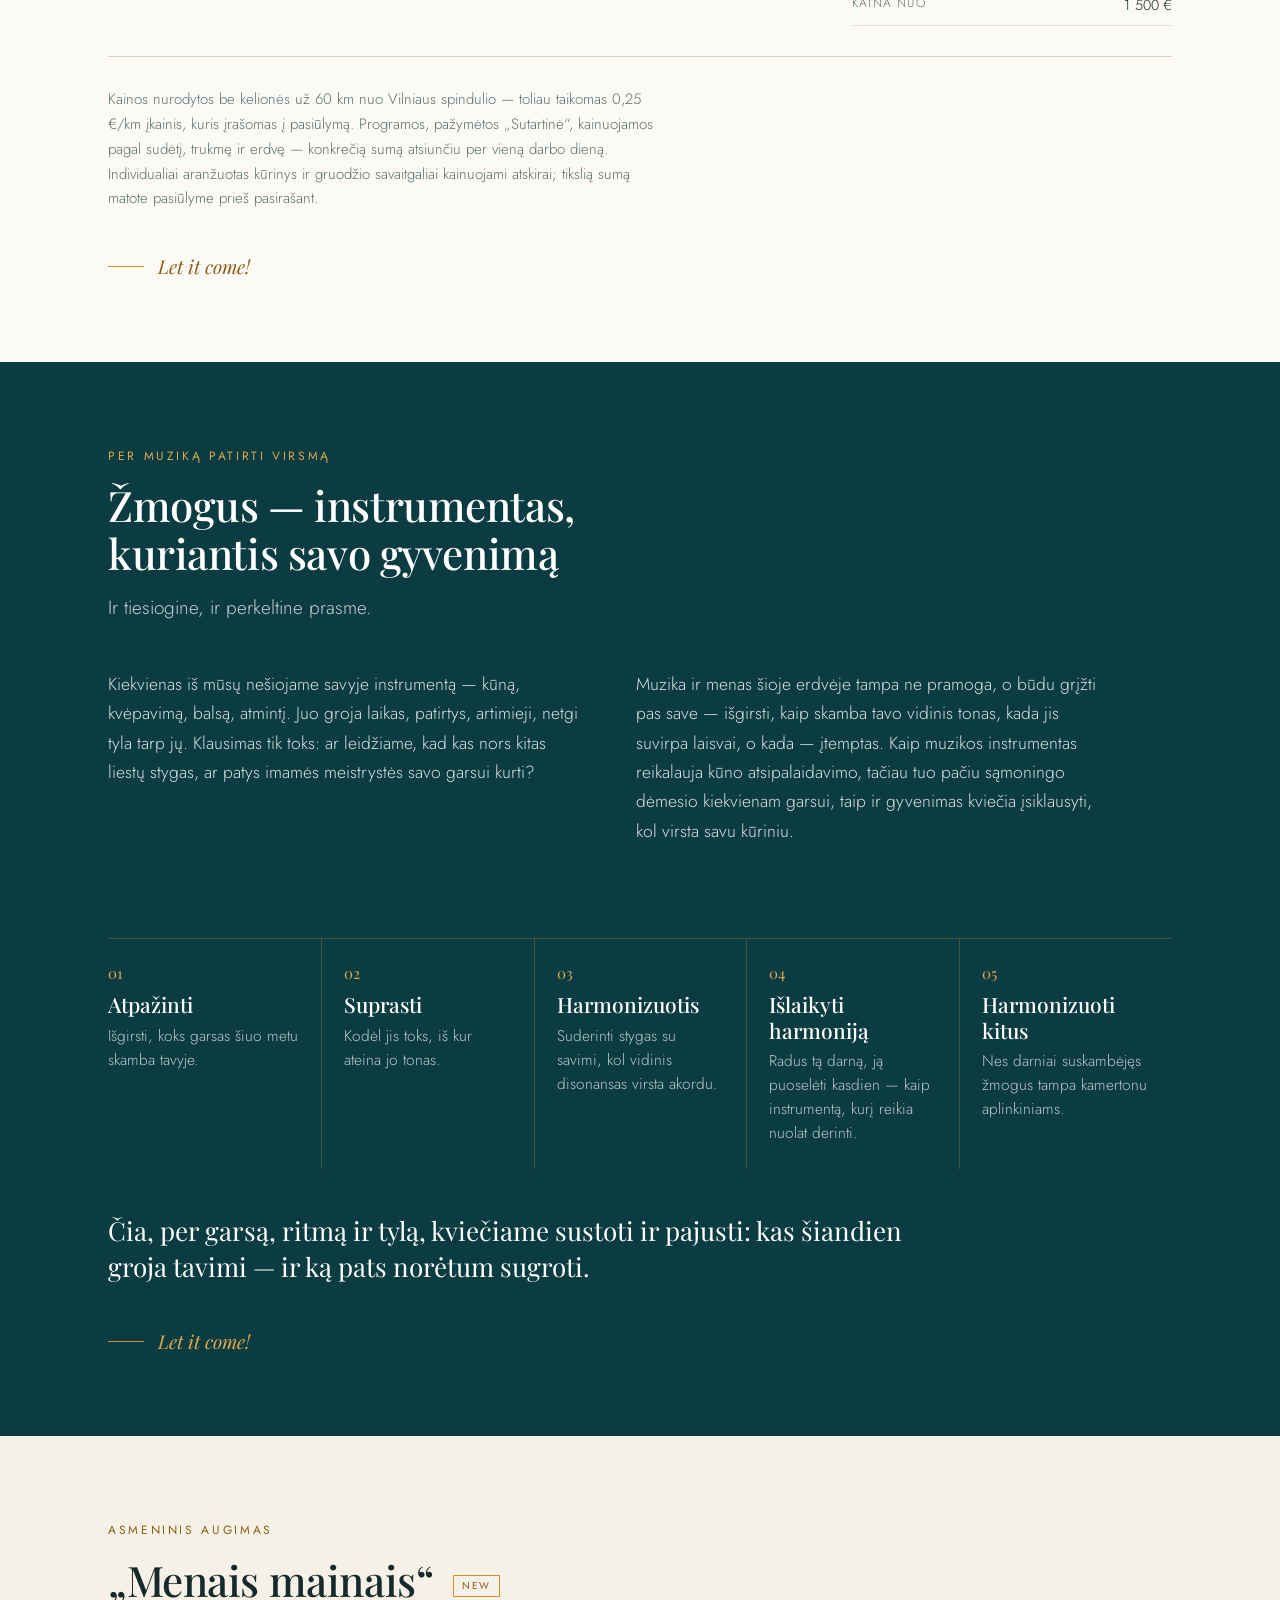
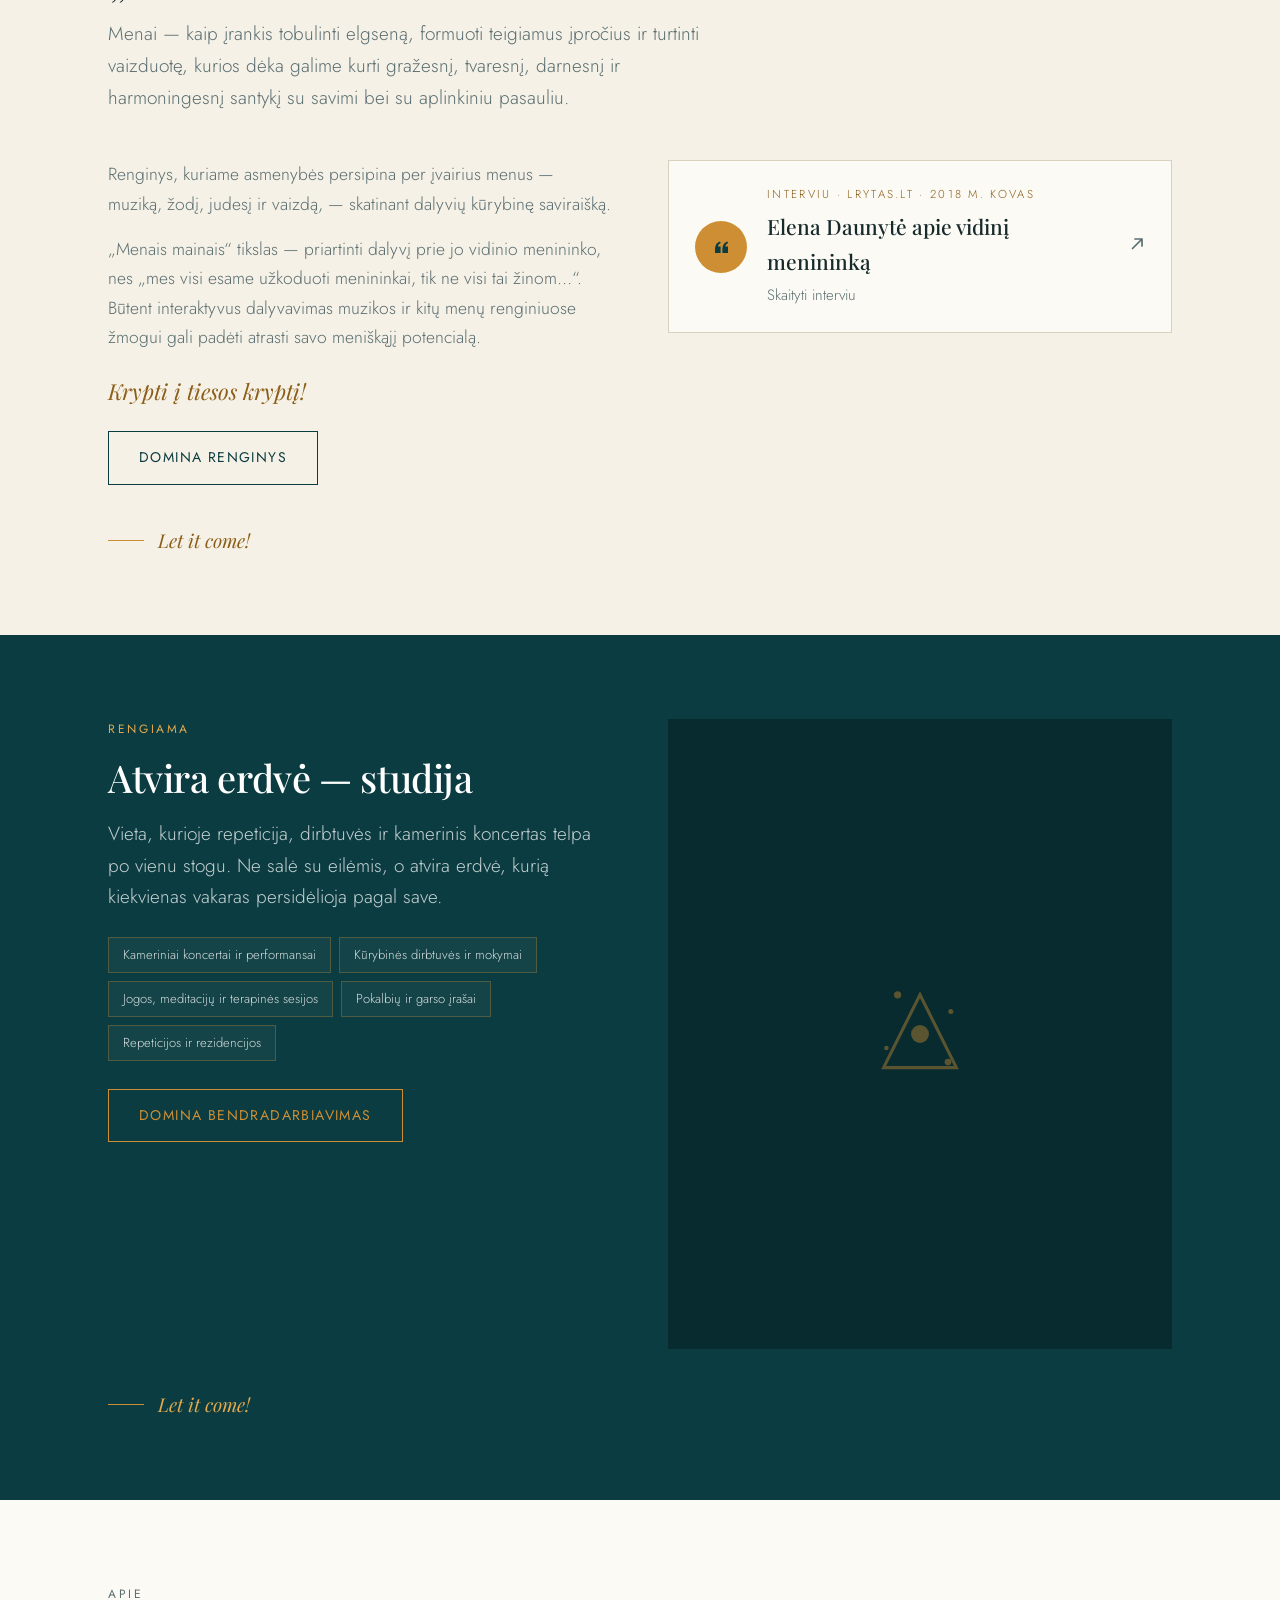
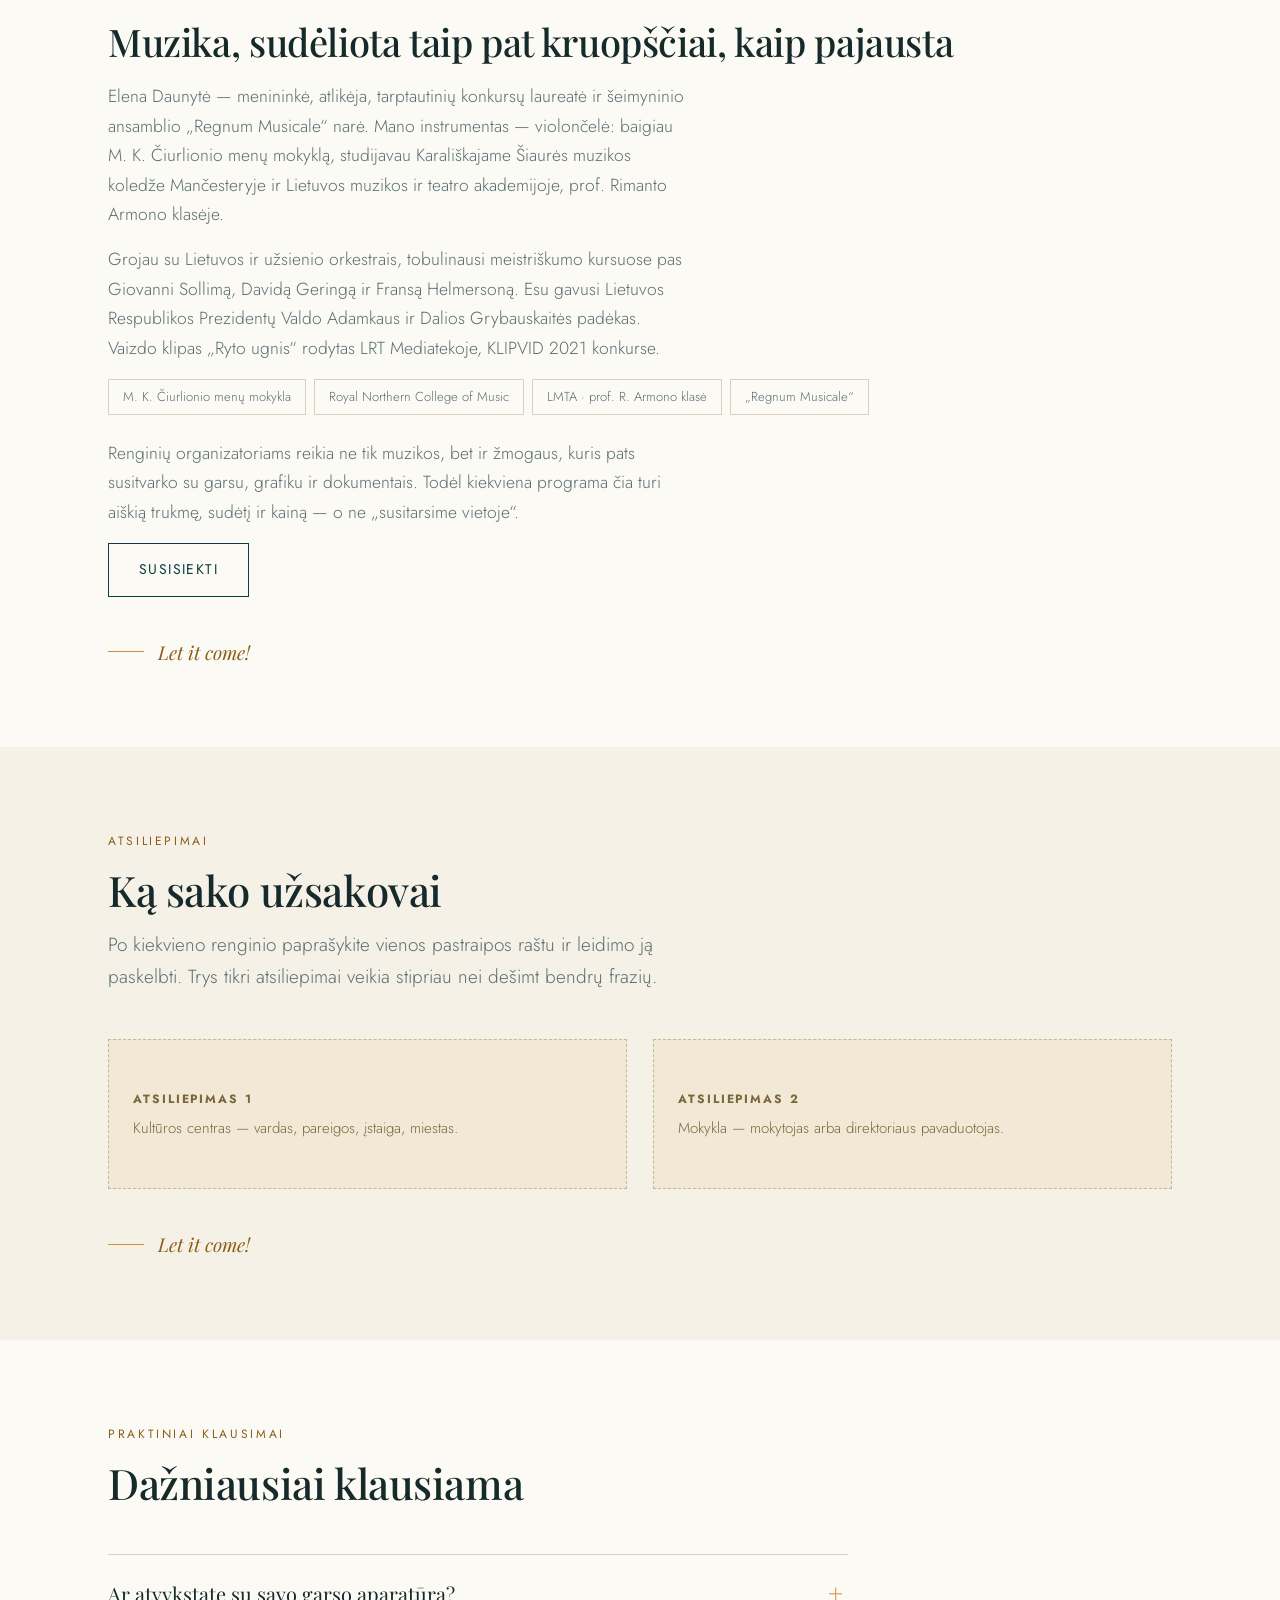
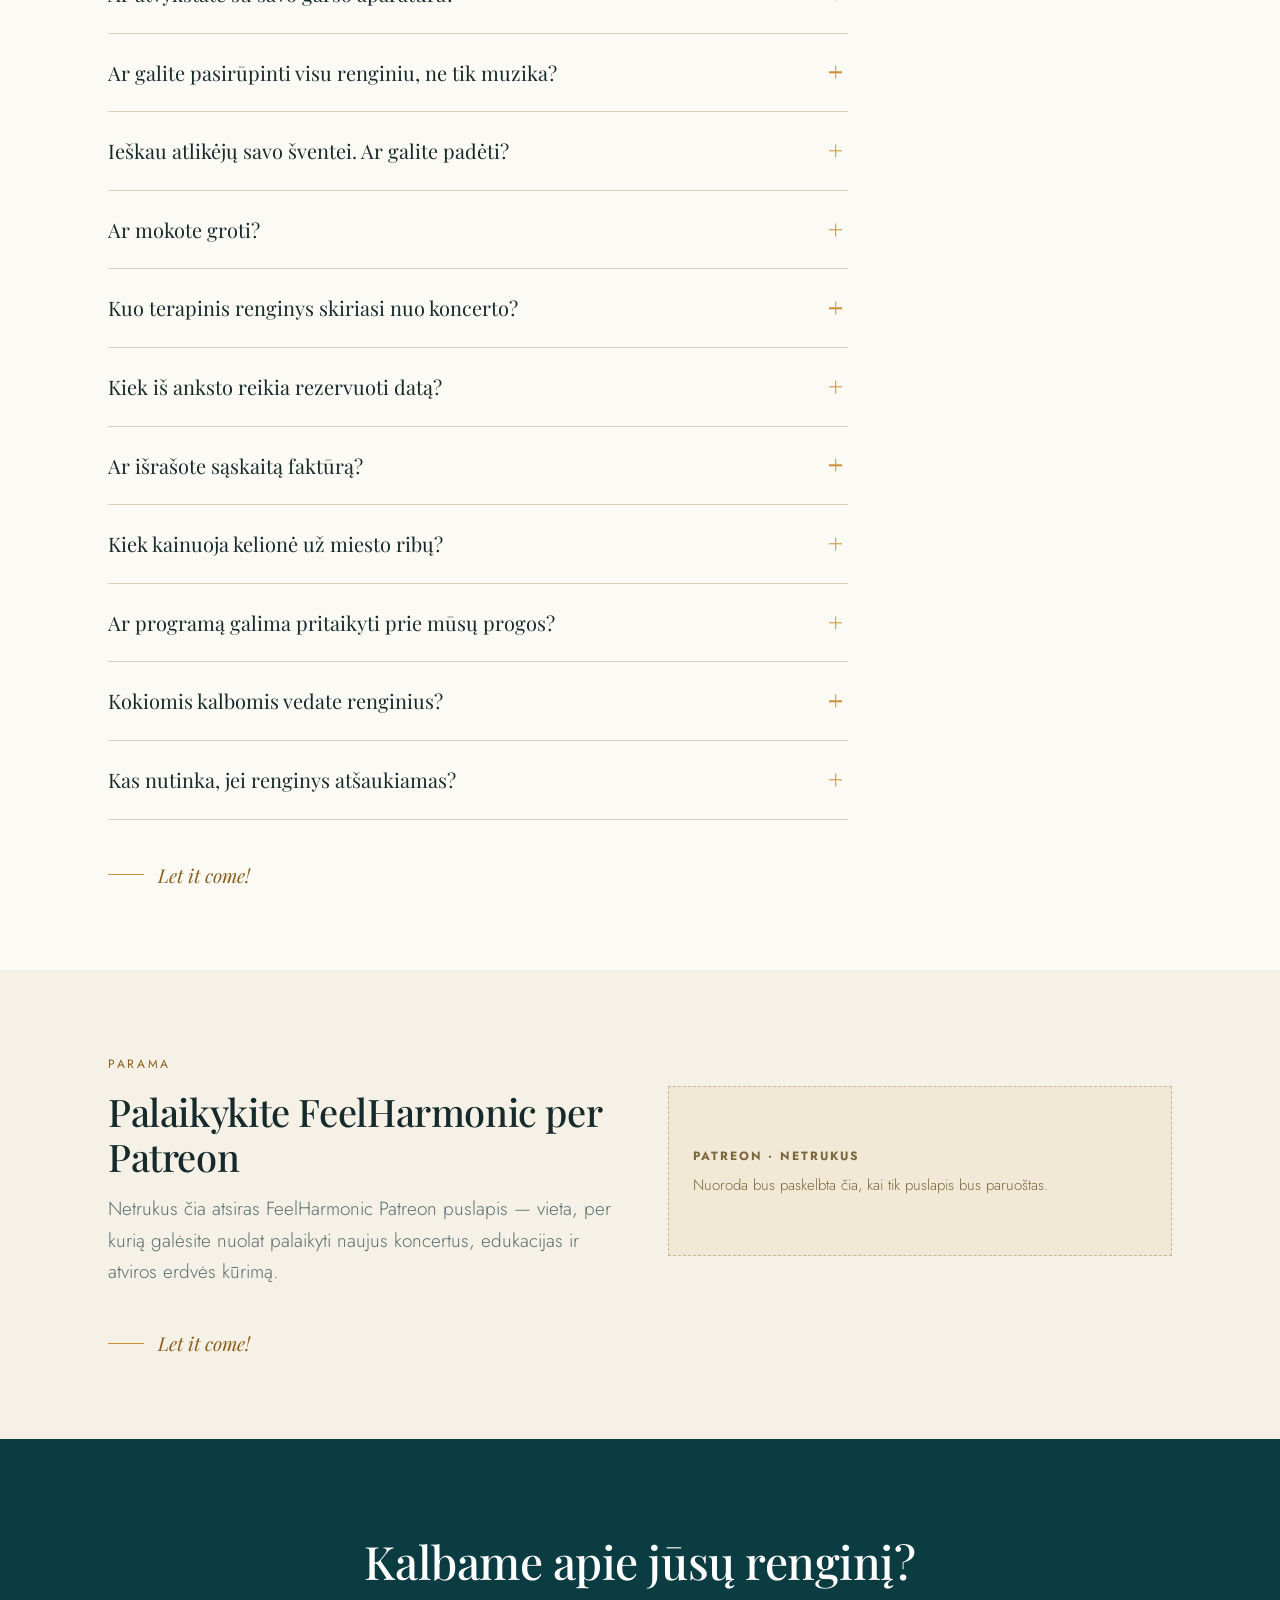
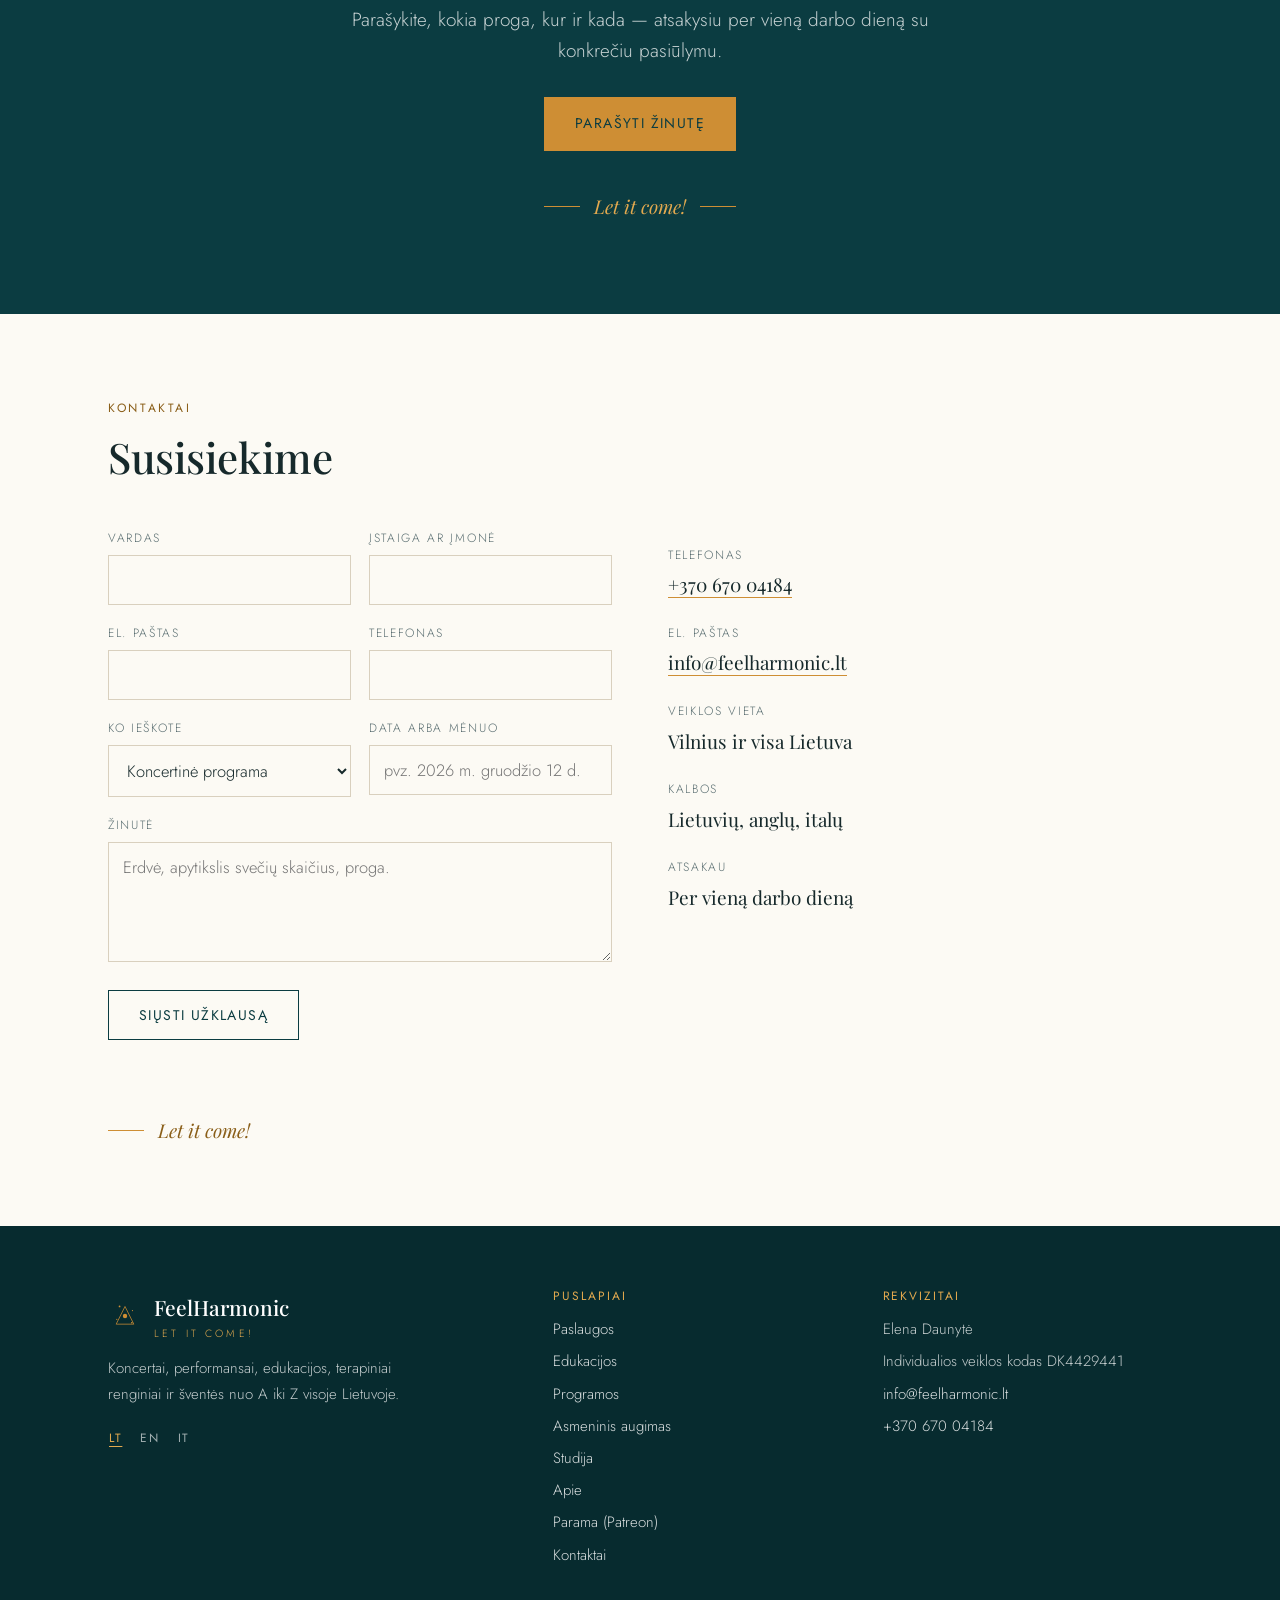
==== commit a2ec15ac: "Papildymai pagal Word dokumenta - Naujas suukis: "Per muzika - i naujaji save!" su paantraste - Nauj" ====
--- a/index.html
+++ b/index.html
@@ -4,7 +4,7 @@
 <meta charset="utf-8">
 <meta name="viewport" content="width=device-width, initial-scale=1">
 
-<title>FeelHarmonic — Elena Daunytė, violončelė</title>
+<title>FeelHarmonic — Elena Daunytė, menininkė, atlikėja</title>
 <meta name="description" content="Koncertai ir performansai, edukacijos, terapiniai bei sąmoningumo renginiai ir šventės nuo A iki Z — mokykloms, kultūros centrams, dvarams, įmonėms ir privatiems užsakovams visoje Lietuvoje.">
 
 <link rel="canonical" href="https://www.feelharmonic.lt/">
@@ -16,7 +16,7 @@
 <meta property="og:type" content="website">
 <meta property="og:locale" content="lt_LT">
 <meta property="og:site_name" content="FeelHarmonic">
-<meta property="og:title" content="FeelHarmonic — Elena Daunytė, violončelė">
+<meta property="og:title" content="FeelHarmonic — Elena Daunytė, menininkė, atlikėja">
 <meta property="og:description" content="Koncertai, performansai, edukacijos, terapiniai renginiai ir šventės nuo A iki Z visoje Lietuvoje.">
 <meta property="og:image" content="https://www.feelharmonic.lt/assets/img/og.jpg">
 <meta name="twitter:card" content="summary_large_image">
@@ -34,46 +34,24 @@
 
 <!-- ženklo šablonas -->
 <svg width="0" height="0" style="position:absolute" aria-hidden="true">
-<symbol id="mark" viewBox="0 0 100 100">
+  <symbol id="mark" viewBox="0 0 100 100">
     <g class="mark">
-      <g class="beam">
-        <polygon points="50.95,45.80 50.00,0.00 49.05,45.80"/>
-        <polygon points="49.05,54.20 50.00,100.00 50.95,54.20"/>
-        <polygon points="54.20,50.95 91.00,50.00 54.20,49.05"/>
-        <polygon points="45.80,49.05 9.00,50.00 45.80,50.95"/>
-        <polygon points="53.64,47.70 81.82,18.18 52.30,46.36"/>
-        <polygon points="52.30,53.64 81.82,81.82 53.64,52.30"/>
-        <polygon points="46.36,52.30 18.18,81.82 47.70,53.64"/>
-        <polygon points="47.70,46.36 18.18,18.18 46.36,47.70"/>
-        <polygon points="52.48,46.48 63.78,16.74 50.73,45.76"/>
-        <polygon points="50.73,54.24 63.78,83.26 52.48,53.52"/>
-        <polygon points="47.52,53.52 36.22,83.26 49.27,54.24"/>
-        <polygon points="49.27,45.76 36.22,16.74 47.52,46.48"/>
-        <polygon points="54.24,49.27 85.11,35.46 53.52,47.52"/>
-        <polygon points="53.52,52.48 85.11,64.54 54.24,50.73"/>
-        <polygon points="45.76,50.73 14.89,64.54 46.48,52.48"/>
-        <polygon points="46.48,47.52 14.89,35.46 45.76,49.27"/>
+      <g class="ray">
+        <line x1="50" y1="2"  x2="50" y2="98"/>
+        <line x1="12" y1="50" x2="88" y2="50"/>
+        <line x1="24" y1="24" x2="76" y2="76"/>
+        <line x1="76" y1="24" x2="24" y2="76"/>
+        <line x1="34" y1="14" x2="66" y2="86"/>
+        <line x1="66" y1="14" x2="34" y2="86"/>
+        <line x1="16" y1="34" x2="84" y2="66"/>
+        <line x1="84" y1="34" x2="16" y2="66"/>
       </g>
       <path class="tri" d="M50 22 L76 74 L24 74 Z"/>
-      <circle class="dot" cx="50" cy="50" r="6.6"/>
-      <circle class="dot" cx="34" cy="20" r="3.0"/>
-      <circle class="dot" cx="58" cy="17" r="1.0"/>
-      <circle class="dot" cx="20" cy="33" r="1.8"/>
-      <circle class="dot" cx="74" cy="35" r="1.3"/>
-      <circle class="dot" cx="76" cy="63" r="2.2"/>
-      <circle class="dot" cx="53" cy="79" r="2.6"/>
-    </g>
-  </symbol>
-<symbol id="mark-sm" viewBox="0 0 100 100">
-    <g class="mark-sm">
-      <g class="ray">
-        <line x1="50" y1="8"  x2="50" y2="92"/>
-        <line x1="16" y1="50" x2="84" y2="50"/>
-        <line x1="26" y1="26" x2="74" y2="74"/>
-        <line x1="74" y1="26" x2="26" y2="74"/>
-      </g>
-      <path class="tri" d="M50 26 L74 72 L26 72 Z"/>
       <circle class="dot" cx="50" cy="50" r="6.4"/>
+      <circle class="dot" cx="34" cy="22" r="2.6"/>
+      <circle class="dot" cx="72" cy="34" r="1.8"/>
+      <circle class="dot" cx="70" cy="70" r="2.4"/>
+      <circle class="dot" cx="26" cy="60" r="1.6"/>
     </g>
   </symbol>
 </svg>
@@ -81,7 +59,7 @@
 <header id="nav">
   <div class="in">
     <a class="brand" href="#top">
-      <svg><use href="#mark-sm"/></svg>
+      <svg><use href="#mark"/></svg>
       <b>FeelHarmonic</b>
     </a>
     <nav class="main" aria-label="Pagrindinė navigacija">
@@ -108,10 +86,12 @@
   <a href="#irasai">Įrašai</a>
   <a href="#edukacijos">Edukacijos</a>
   <a href="#programos">Programos</a>
+  <a href="#augimas">Asmeninis augimas</a>
   <a href="#studija">Studija</a>
   <a href="#galerija">Galerija</a>
   <a href="#apie">Apie</a>
   <a href="#duk">DUK</a>
+  <a href="#parama">Parama</a>
   <a class="btn solid" href="#kontaktai">Susisiekti</a>
   <div class="langs in-mobile" role="group" aria-label="Kalba">
       <a href="/" hreflang="lt" lang="lt" title="Lietuvių" class="is-current" aria-current="page">LT</a>
@@ -129,7 +109,8 @@
   <div class="in">
     <div>
       <p class="tagline">Let it come!</p>
-      <h1>Gyva muzika, kuri <em>lieka</em> ilgiau nei vakaras</h1>
+      <h1>Per muziką — į <em>naująjį save</em>!</h1>
+      <p class="kicker">Į sąmoningą pokytį muzikos bei menų akivaizdoje</p>
       <p class="sub">Violončelės koncertai ir alternatyvūs performansai, kultūrinės edukacijos, terapiniai bei sąmoningumo renginiai ir šventės nuo A iki Z — mokykloms, kultūros centrams, dvarams, įmonėms ir privatiems užsakovams visoje Lietuvoje.</p>
       <div class="acts">
         <a class="btn solid" href="#kontaktai">Užsakyti pasirodymą</a>
@@ -147,7 +128,7 @@
       <img src="assets/img/elena.jpg" alt="Elena Daunytė su violončele" width="1000" height="1000" data-optional>
       <figcaption>
         <b>Elena Daunytė</b>
-        <span>Violončelė</span>
+        <span>Menininkė, atlikėja</span>
       </figcaption>
     </figure>
   </div>
@@ -158,7 +139,7 @@
   <div class="in">
     <div class="head reveal">
       <p class="eyebrow">Ką siūlau</p>
-      <h2>Šešios kryptys, viena kokybė</h2>
+      <h2>Įvairialypiai patyriminiai renginiai, pajuntant gyvenimo meną savyje</h2>
       <p class="lede">Kiekviena programa pritaikoma erdvei, progai ir auditorijai — nuo mokyklos salės iki dvaro kiemo ar jogos studijos.</p>
     </div>
 
@@ -229,12 +210,14 @@
         <img src="assets/img/paslauga-pokalbiai.jpg" alt="Pokalbis su atlikėju po koncerto" data-optional>
       </figure>
         <div class="tx">
-          <h3>„Dive into personality“</h3>
-          <p>Gyvi, jaukūs pokalbiai su atlikėjais iškart po koncerto — kai scena dar neatvėsusi. Filmuojama ir įrašoma; įrašas lieka organizatoriui. Taip pat — atlikėjų paieška ir ryšininkavimas jūsų šventei.</p>
+          <h3>Interviu su atlikėju</h3>
+          <p>„Dive into personality“ — gyvas pokalbis su atlikėju iškart po koncerto, kol scena dar neatvėsusi. Publika priartėja prie kūrėjo, o atlikėjas įvardija, ką patyrė scenoje. Filmuojama; įrašas lieka organizatoriui. Taip pat — atlikėjų paieška jūsų šventei.</p>
           <a class="more" href="#programos">Papasakoti daugiau</a>
         </div>
       </article>
     </div>
+
+    <p class="motto reveal">Let it come!</p>
   </div>
 </section>
 
@@ -266,6 +249,8 @@
       <div class="slot-dark"><strong>Koncerto ištrauka</strong><span>60–90 sek. iš gyvo pasirodymo. Geras garsas svarbiau už vaizdą.</span></div>
       <div class="slot-dark"><strong>Edukacinis užsiėmimas</strong><span>Trumpa ištrauka iš pamokos, gavus tėvų sutikimus.</span></div>
     </div>
+
+    <p class="motto reveal">Let it come!</p>
   </div>
 </section>
 
@@ -305,6 +290,8 @@
         <p>Gyvas garsas jogos, meditacijų ir sąmoningumo praktikoms. Muzikos, žodžio, kvapų ir šokio terapijos sesijos suaugusiems.</p>
       </div>
     </div>
+
+    <p class="motto reveal">Let it come!</p>
   </div>
 </section>
 
@@ -314,7 +301,7 @@
     <div class="head reveal">
       <p class="eyebrow">Edukacija</p>
       <h2>Užsiėmimai, dirbtuvės ir mokymai</h2>
-      <p class="lede">Pirmi du užsiėmimai teikiami Kultūros paso tvarka mokykloms. Dirbtuvės ir mokymai užsakomi tiesiogiai — ir vaikams, ir suaugusiems.</p>
+      <p class="lede">Edukacijos vaikams ir suaugusiems. Pirmi du užsiėmimai teikiami Kultūros paso tvarka mokykloms, kiti — užsakomi tiesiogiai.</p>
     </div>
 
     <div class="edu reveal">
@@ -345,6 +332,19 @@
       </article>
 
       <article>
+        <h3>Klasikinės muzikos ir instrumentų pažinimas</h3>
+        <p>Edukacijos vaikams ir suaugusiems: pažintis su klasikine muzika bendrąja prasme ir su muzikos instrumentais — iš arti, gyvai skambant. Esant poreikiui užsiėmimai tęsiami mokymu: muzikos pažinimo ir atlikimo meno.</p>
+        <ul class="facts">
+          <li><b>Amžius</b><span>vaikams ir suaugusiems</span></li>
+          <li><b>Trukmė</b><span>derinama</span></li>
+          <li><b>Dalyviai</b><span>derinama</span></li>
+          <li><b>Kaina</b><span>sutartinė</span></li>
+          <li><b>Vieta</b><span>derinama</span></li>
+          <li><b>Tęsinys</b><span>mokymai pagal poreikį</span></li>
+        </ul>
+      </article>
+
+      <article>
         <h3>Kūrybinės dirbtuvės</h3>
         <p>Menų sintezės dirbtuvės, kuriose muzika susitinka su žodžiu ir judesiu. Dalyviai ne stebi, o kuria: iš garso, teksto ir tylos sudėliojama trumpa bendra pjesė. Tinka klasei, komandai ar šeimos šventei.</p>
         <ul class="facts">
@@ -372,7 +372,9 @@
     </div>
 
     <p class="after-note reveal">Kultūros paso lėšomis pirmuosius du užsiėmimus bus galima užsakyti nuo 2027 m. sausio, atrinkus paraišką. Iki tol — pagal tiesioginę sutartį su mokykla: viena diena, trys užsiėmimai skirtingoms klasėms, 420 €.</p>
-    <p class="after-note reveal">Dirbtuvių ir mokymų kaina priklauso nuo dalyvių skaičiaus, trukmės ir vietos — konkretų skaičių atsiunčiu pasiūlyme per vieną darbo dieną.</p>
+    <p class="after-note reveal">Pažintinių edukacijų, dirbtuvių ir mokymų kaina priklauso nuo dalyvių skaičiaus, trukmės ir vietos — konkretų skaičių atsiunčiu pasiūlyme per vieną darbo dieną.</p>
+
+    <p class="motto reveal">Let it come!</p>
   </div>
 </section>
 
@@ -479,8 +481,8 @@
 
       <article class="prog">
         <div>
-          <h3>„Dive into personality“</h3>
-          <p>Gyvas pokalbis su atlikėju iškart po koncerto, prieš publiką. Po pasirodymo žmogus dar būna atviras kaip retai kada — todėl čia nuskamba dalykai, kurių nebūna interviu. Filmuojama ir įrašoma; įrašas lieka organizatoriui.</p>
+          <h3>Interviu su atlikėju — „Dive into personality“</h3>
+          <p>Gyvas pokalbis su atlikėju — kūrėju, menininku — iškart po koncerto, prieš publiką. Tikslas — priartinti publiką prie atlikėjo. Tai abipusė refleksija: atlikėjas gali įvardyti savo techninius, interpretacinius, meninius ir scenos potyrius, o klausytojas geriau supranta, kas yra menininkas scenoje, ir labiau pažįsta atlikimo pasaulio niuansus. Po pasirodymo žmogus dar būna atviras kaip retai kada — todėl čia nuskamba dalykai, kurių nebūna įprastame interviu. Filmuojama ir įrašoma; įrašas lieka organizatoriui.</p>
         </div>
         <div class="prog-specs">
           <div><span class="k">Trukmė</span><span class="v">30–45 min</span></div>
@@ -505,6 +507,93 @@
     </div>
 
     <p class="after-note reveal">Kainos nurodytos be kelionės už 60 km nuo Vilniaus spindulio — toliau taikomas 0,25 €/km įkainis, kuris įrašomas į pasiūlymą. Programos, pažymėtos „Sutartinė“, kainuojamos pagal sudėtį, trukmę ir erdvę — konkrečią sumą atsiunčiu per vieną darbo dieną. Individualiai aranžuotas kūrinys ir gruodžio savaitgaliai kainuojami atskirai; tikslią sumą matote pasiūlyme prieš pasirašant.</p>
+
+    <p class="motto reveal">Let it come!</p>
+  </div>
+</section>
+
+<!-- ---------- ASMENINIS AUGIMAS: ŽMOGUS — INSTRUMENTAS ---------- -->
+<section id="augimas" class="band-teal">
+  <div class="in">
+    <div class="head reveal">
+      <p class="eyebrow">Per muziką patirti virsmą</p>
+      <h2>Žmogus — instrumentas, kuriantis savo gyvenimą</h2>
+      <p class="lede">Ir tiesiogine, ir perkeltine prasme.</p>
+    </div>
+
+    <div class="manifest reveal">
+      <p>Kiekvienas iš mūsų nešiojame savyje instrumentą — kūną, kvėpavimą, balsą, atmintį. Juo groja laikas, patirtys, artimieji, netgi tyla tarp jų. Klausimas tik toks: ar leidžiame, kad kas nors kitas liestų stygas, ar patys imamės meistrystės savo garsui kurti?</p>
+      <p>Muzika ir menas šioje erdvėje tampa ne pramoga, o būdu grįžti pas save — išgirsti, kaip skamba tavo vidinis tonas, kada jis suvirpa laisvai, o kada — įtemptas. Kaip muzikos instrumentas reikalauja kūno atsipalaidavimo, tačiau tuo pačiu sąmoningo dėmesio kiekvienam garsui, taip ir gyvenimas kviečia įsiklausyti, kol virsta savu kūriniu.</p>
+    </div>
+
+    <p class="path-intro reveal">Tas kelias turi savo natas</p>
+    <ol class="path reveal">
+      <li>
+        <span class="n">01</span>
+        <b>Atpažinti</b>
+        <span>Išgirsti, koks garsas šiuo metu skamba tavyje.</span>
+      </li>
+      <li>
+        <span class="n">02</span>
+        <b>Suprasti</b>
+        <span>Kodėl jis toks, iš kur ateina jo tonas.</span>
+      </li>
+      <li>
+        <span class="n">03</span>
+        <b>Harmonizuotis</b>
+        <span>Suderinti stygas su savimi, kol vidinis disonansas virsta akordu.</span>
+      </li>
+      <li>
+        <span class="n">04</span>
+        <b>Išlaikyti harmoniją</b>
+        <span>Radus tą darną, ją puoselėti kasdien — kaip instrumentą, kurį reikia nuolat derinti.</span>
+      </li>
+      <li>
+        <span class="n">05</span>
+        <b>Harmonizuoti kitus</b>
+        <span>Nes darniai suskambėjęs žmogus tampa kamertonu aplinkiniams.</span>
+      </li>
+    </ol>
+
+    <p class="manifest-close reveal">Čia, per garsą, ritmą ir tylą, kviečiame sustoti ir pajusti: kas šiandien groja tavimi — ir ką pats norėtum sugroti.</p>
+
+    <p class="motto reveal">Let it come!</p>
+  </div>
+</section>
+
+<!-- ---------- MENAIS MAINAIS ---------- -->
+<section id="menais-mainais" class="band-cream">
+  <div class="in">
+    <div class="head reveal">
+      <p class="eyebrow">Asmeninis augimas</p>
+      <h2>„Menais mainais“ <span class="tag-new">NEW</span></h2>
+      <p class="lede">Menai — kaip įrankis tobulinti elgseną, formuoti teigiamus įpročius ir turtinti vaizduotę, kurios dėka galime kurti gražesnį, tvaresnį, darnesnį ir harmoningesnį santykį su savimi bei su aplinkiniu pasauliu.</p>
+    </div>
+
+    <div class="two exchange reveal">
+      <div>
+        <p>Renginys, kuriame asmenybės persipina per įvairius menus — muziką, žodį, judesį ir vaizdą, — skatinant dalyvių kūrybinę saviraišką.</p>
+        <p>„Menais mainais“ tikslas — priartinti dalyvį prie jo vidinio menininko, nes „mes visi esame užkoduoti menininkai, tik ne visi tai žinom…“. Būtent interaktyvus dalyvavimas muzikos ir kitų menų renginiuose žmogui gali padėti atrasti savo meniškąjį potencialą.</p>
+        <p class="accent">Krypti į tiesos kryptį!</p>
+        <a class="btn dark" href="#kontaktai">Domina renginys</a>
+      </div>
+
+      <a class="media-card light" href="https://www.lrytas.lt/kultura/scena/2018/03/31/news/elena-daunyte-jei-buciau-turejusi-teti-nezinia-ar-muzika-ar-literatura-butu-likusi-fone--5551622" target="_blank" rel="noopener">
+        <span class="media-play" aria-hidden="true">
+          <svg viewBox="0 0 20 20" fill="currentColor"><path d="M4 11.6C4 8 6 5.6 9 4.5l.7 1.4C8 6.7 7.1 8 7 9.4h2.6V16H4v-4.4Zm7.4 0c0-3.6 2-6 5-7.1l.7 1.4c-1.7.8-2.6 2.1-2.7 3.5H17V16h-5.6v-4.4Z"/></svg>
+        </span>
+        <span class="media-body">
+          <span class="media-label">Interviu · lrytas.lt · 2018 m. kovas</span>
+          <b>Elena Daunytė apie vidinį menininką</b>
+          <span class="media-note">Skaityti interviu</span>
+        </span>
+        <span class="media-go" aria-hidden="true">
+          <svg viewBox="0 0 16 16" fill="none" stroke="currentColor" stroke-width="1.7" stroke-linecap="round" stroke-linejoin="round"><path d="M6 3h7v7M13 3 3.5 12.5"/></svg>
+        </span>
+      </a>
+    </div>
+
+    <p class="motto reveal">Let it come!</p>
   </div>
 </section>
 
@@ -530,6 +619,8 @@
         <img src="assets/img/studija.jpg" alt="Atvira studijos erdvė" data-optional>
       </div>
     </div>
+
+    <p class="motto reveal">Let it come!</p>
   </div>
 </section>
 
@@ -574,6 +665,8 @@
         <figcaption>Detalė</figcaption>
       </figure>
     </div>
+
+    <p class="motto reveal">Let it come!</p>
   </div>
 </section>
 
@@ -584,7 +677,7 @@
       <div>
         <p class="eyebrow">Apie</p>
         <h2>Muzika, sudėliota taip pat kruopščiai, kaip pajausta</h2>
-        <p>Elena Daunytė — violončelininkė, tarptautinių konkursų laureatė ir šeimyninio ansamblio „Regnum Musicale“ narė. Baigiau M. K. Čiurlionio menų mokyklą, studijavau Karališkajame Šiaurės muzikos koledže Mančesteryje ir Lietuvos muzikos ir teatro akademijoje, prof. Rimanto Armono klasėje.</p>
+        <p>Elena Daunytė — menininkė, atlikėja, tarptautinių konkursų laureatė ir šeimyninio ansamblio „Regnum Musicale“ narė. Mano instrumentas — violončelė: baigiau M. K. Čiurlionio menų mokyklą, studijavau Karališkajame Šiaurės muzikos koledže Mančesteryje ir Lietuvos muzikos ir teatro akademijoje, prof. Rimanto Armono klasėje.</p>
         <p>Grojau su Lietuvos ir užsienio orkestrais, tobulinausi meistriškumo kursuose pas Giovanni Sollimą, Davidą Geringą ir Fransą Helmersoną. Esu gavusi Lietuvos Respublikos Prezidentų Valdo Adamkaus ir Dalios Grybauskaitės padėkas. Vaizdo klipas „Ryto ugnis“ rodytas LRT Mediatekoje, KLIPVID 2021 konkurse.</p>
 
         <ul class="creds">
@@ -603,6 +696,8 @@
         <img src="assets/img/apie.jpg" alt="Elena Daunytė koncerte" data-optional>
       </div>
     </div>
+
+    <p class="motto reveal">Let it come!</p>
   </div>
 </section>
 
@@ -618,6 +713,8 @@
       <div class="slot"><strong>Atsiliepimas 1</strong><span>Kultūros centras — vardas, pareigos, įstaiga, miestas.</span></div>
       <div class="slot"><strong>Atsiliepimas 2</strong><span>Mokykla — mokytojas arba direktoriaus pavaduotojas.</span></div>
     </div>
+
+    <p class="motto reveal">Let it come!</p>
   </div>
 </section>
 
@@ -655,7 +752,7 @@
       </details>
       <details>
         <summary>Ar išrašote sąskaitą faktūrą?</summary>
-        <div class="ans">Taip. Dirbu pagal individualios veiklos pažymą <span class="fill">nr.</span>, todėl išrašau sąskaitą faktūrą ir galiu pasirašyti paslaugų sutartį — tai tinka viešojo sektoriaus įstaigų buhalterijai.</div>
+        <div class="ans">Taip. Dirbu pagal individualios veiklos pažymą (kodas DK4429441), todėl išrašau sąskaitą faktūrą ir galiu pasirašyti paslaugų sutartį — tai tinka viešojo sektoriaus įstaigų buhalterijai.</div>
       </details>
       <details>
         <summary>Kiek kainuoja kelionė už miesto ribų?</summary>
@@ -674,6 +771,26 @@
         <div class="ans">Atšaukus likus daugiau nei 14 dienų iki renginio, avansas grąžinamas arba perkeliamas kitai datai. Vėlesnio atšaukimo sąlygos aprašomos sutartyje.</div>
       </details>
     </div>
+
+    <p class="motto reveal">Let it come!</p>
+  </div>
+</section>
+
+<!-- ---------- PARAMA (PATREON) ---------- -->
+<section id="parama" class="band-cream">
+  <div class="in">
+    <div class="two patreon reveal">
+      <div>
+        <p class="eyebrow">Parama</p>
+        <h2>Palaikykite FeelHarmonic per Patreon</h2>
+        <p class="lede">Netrukus čia atsiras FeelHarmonic Patreon puslapis — vieta, per kurią galėsite nuolat palaikyti naujus koncertus, edukacijas ir atviros erdvės kūrimą.</p>
+      </div>
+      <div class="patreon-box">
+        <div class="slot"><strong>Patreon · netrukus</strong><span>Nuoroda bus paskelbta čia, kai tik puslapis bus paruoštas.</span></div>
+      </div>
+    </div>
+
+    <p class="motto reveal">Let it come!</p>
   </div>
 </section>
 
@@ -683,6 +800,8 @@
     <h2>Kalbame apie jūsų renginį?</h2>
     <p class="lede">Parašykite, kokia proga, kur ir kada — atsakysiu per vieną darbo dieną su konkrečiu pasiūlymu.</p>
     <a class="btn solid" href="#kontaktai">Parašyti žinutę</a>
+
+    <p class="motto reveal">Let it come!</p>
   </div>
 </section>
 
@@ -715,6 +834,7 @@
               <option>Edukacinis užsiėmimas mokykloje</option>
               <option>Kūrybinės dirbtuvės ar mokymai</option>
               <option>Terapinis ar sąmoningumo renginys</option>
+              <option>„Menais mainais“ ar asmeninio augimo renginys</option>
               <option>Retreat‘as</option>
               <option>Vestuvės ar šeimos šventė</option>
               <option>Renginys nuo A iki Z</option>
@@ -736,7 +856,7 @@
         <dt>Telefonas</dt>
         <dd><a href="tel:+37067004184">+370 670 04184</a></dd>
         <dt>El. paštas</dt>
-        <dd><a data-email href="mailto:elena.daunyte@feelharmonic.lt">elena.daunyte@feelharmonic.lt</a></dd>
+        <dd><a data-email href="mailto:info@feelharmonic.lt">info@feelharmonic.lt</a></dd>
         <dt>Veiklos vieta</dt>
         <dd>Vilnius ir visa Lietuva</dd>
         <dt>Kalbos</dt>
@@ -745,6 +865,8 @@
         <dd>Per vieną darbo dieną</dd>
       </dl>
     </div>
+
+    <p class="motto reveal">Let it come!</p>
   </div>
 </section>
 </main>
@@ -755,7 +877,7 @@
     <div class="cols">
       <div>
         <div class="fbrand">
-          <svg aria-hidden="true"><use href="#mark-sm"/></svg>
+          <svg aria-hidden="true"><use href="#mark"/></svg>
           <div><b>FeelHarmonic</b><span class="tg">Let it come!</span></div>
         </div>
         <p style="max-width:34ch;margin:0 0 18px">Koncertai, performansai, edukacijos, terapiniai renginiai ir šventės nuo A iki Z visoje Lietuvoje.</p>
@@ -771,9 +893,11 @@
           <li><a href="#paslaugos">Paslaugos</a></li>
           <li><a href="#edukacijos">Edukacijos</a></li>
           <li><a href="#programos">Programos</a></li>
+          <li><a href="#augimas">Asmeninis augimas</a></li>
           <li><a href="#studija">Studija</a></li>
           <li><a href="#galerija">Galerija</a></li>
           <li><a href="#apie">Apie</a></li>
+          <li><a href="#parama">Parama (Patreon)</a></li>
           <li><a href="#kontaktai">Kontaktai</a></li>
         </ul>
       </div>
@@ -781,8 +905,8 @@
         <h4>Rekvizitai</h4>
         <ul>
           <li>Elena Daunytė</li>
-          <li>Individuali veikla nr. <span class="fill">000000</span></li>
-          <li><a data-email href="mailto:elena.daunyte@feelharmonic.lt">elena.daunyte@feelharmonic.lt</a></li>
+          <li>Individualios veiklos kodas DK4429441</li>
+          <li><a data-email href="mailto:info@feelharmonic.lt">info@feelharmonic.lt</a></li>
           <li><a href="tel:+37067004184">+370 670 04184</a></li>
         </ul>
       </div>
@@ -801,9 +925,9 @@
     {
       "@type": "Person",
       "name": "Elena Daunytė",
-      "jobTitle": "Violončelininkė",
+      "jobTitle": "Menininkė, atlikėja",
       "url": "https://www.feelharmonic.lt/",
-      "email": "elena.daunyte@feelharmonic.lt",
+      "email": "info@feelharmonic.lt",
       "telephone": "+370 670 04184",
       "worksFor": {
         "@type": "Organization",
--- a/assets/css/style.css
+++ b/assets/css/style.css
@@ -487,3 +487,88 @@
   background:rgba(255,255,255,.04);
 }
 .studio .creds{margin-bottom:28px}
+
+/* =====================================================================
+   Pirmo ekrano paantraštė po pagrindiniu šūkiu
+   ===================================================================== */
+.hero p.kicker{
+  font-family:var(--serif);font-style:italic;font-size:clamp(20px,2.2vw,25px);
+  line-height:1.35;color:var(--gold-lt);max-width:36ch;margin:0 0 18px;
+}
+
+/* =====================================================================
+   „Let it come!“ — šūkis kiekvienos skilties gale
+   ===================================================================== */
+.motto{
+  display:flex;align-items:center;gap:14px;margin-top:44px;
+  font-family:var(--serif);font-style:italic;font-size:19px;line-height:1.2;
+  color:var(--gold-ink);
+}
+.motto::before{content:"";width:36px;height:1px;background:var(--gold);flex:none}
+.band-teal .motto{color:var(--gold-lt)}
+.cta .motto{justify-content:center}
+.cta .motto::after{content:"";width:36px;height:1px;background:var(--gold);flex:none}
+
+/* =====================================================================
+   Edukacijos: nelyginis paskutinis blokas per visą plotį
+   ===================================================================== */
+@media(min-width:820px){.edu article:last-child:nth-child(odd){grid-column:1 / -1}}
+
+/* =====================================================================
+   Asmeninis augimas — „Žmogus — instrumentas“
+   ===================================================================== */
+.manifest{display:grid;grid-template-columns:1fr;gap:18px 56px;max-width:1000px}
+@media(min-width:900px){.manifest{grid-template-columns:1fr 1fr}}
+.manifest p{color:rgba(255,255,255,.84)}
+
+.path-intro{
+  margin:52px 0 20px;font-size:12px;letter-spacing:.2em;text-transform:uppercase;
+  color:var(--gold-lt);
+}
+.path{
+  list-style:none;margin:0;padding:0;display:grid;grid-template-columns:1fr;
+  border-top:1px solid rgba(206,142,52,.3);
+}
+@media(min-width:620px){.path{grid-template-columns:1fr 1fr}}
+@media(min-width:1000px){.path{grid-template-columns:repeat(5,1fr)}}
+.path li{
+  display:grid;align-content:start;gap:6px;padding:22px 20px 24px 0;
+  border-bottom:1px solid rgba(206,142,52,.3);
+}
+@media(min-width:1000px){
+  .path li{border-bottom:0;padding-right:22px}
+  .path li + li{border-left:1px solid rgba(206,142,52,.3);padding-left:22px}
+}
+.path .n{font-family:var(--serif);font-size:15px;color:var(--gold-lt)}
+.path b{font-family:var(--serif);font-weight:500;font-size:21px;line-height:1.2;color:#fff}
+.path li span:last-child{font-size:15.5px;line-height:1.55;color:rgba(255,255,255,.72)}
+
+.manifest-close{
+  margin-top:44px;max-width:52ch;
+  font-family:var(--serif);font-size:clamp(21px,2.4vw,26px);line-height:1.4;color:#fff;
+}
+
+/* =====================================================================
+   „Menais mainais“ ir nuoroda į interviu
+   ===================================================================== */
+.exchange p{color:var(--muted);margin-bottom:16px;max-width:58ch}
+.exchange p.accent{
+  font-family:var(--serif);font-style:italic;font-size:22px;line-height:1.3;
+  color:var(--gold-ink);margin:24px 0 26px;
+}
+.exchange .media-card{align-self:start}
+.media-card.light{color:var(--ink);background:var(--paper);border-color:var(--line)}
+.media-card.light:hover{border-color:var(--gold);background:#fff}
+.media-card.light .media-label{color:var(--gold-ink)}
+.media-card.light .media-note{color:var(--muted)}
+.media-card.light .media-go{color:var(--muted)}
+.media-card.light .media-play svg{margin-left:0}
+@media(max-width:620px){.media-card.light .media-note{display:block}}
+
+/* =====================================================================
+   Parama — vieta Patreon nuorodai
+   ===================================================================== */
+.patreon{align-items:center}
+.patreon h2{font-size:clamp(28px,3.6vw,38px);line-height:1.16;margin-bottom:14px}
+.patreon-box .slot{min-height:170px}
+.patreon-box .btn{width:100%}
